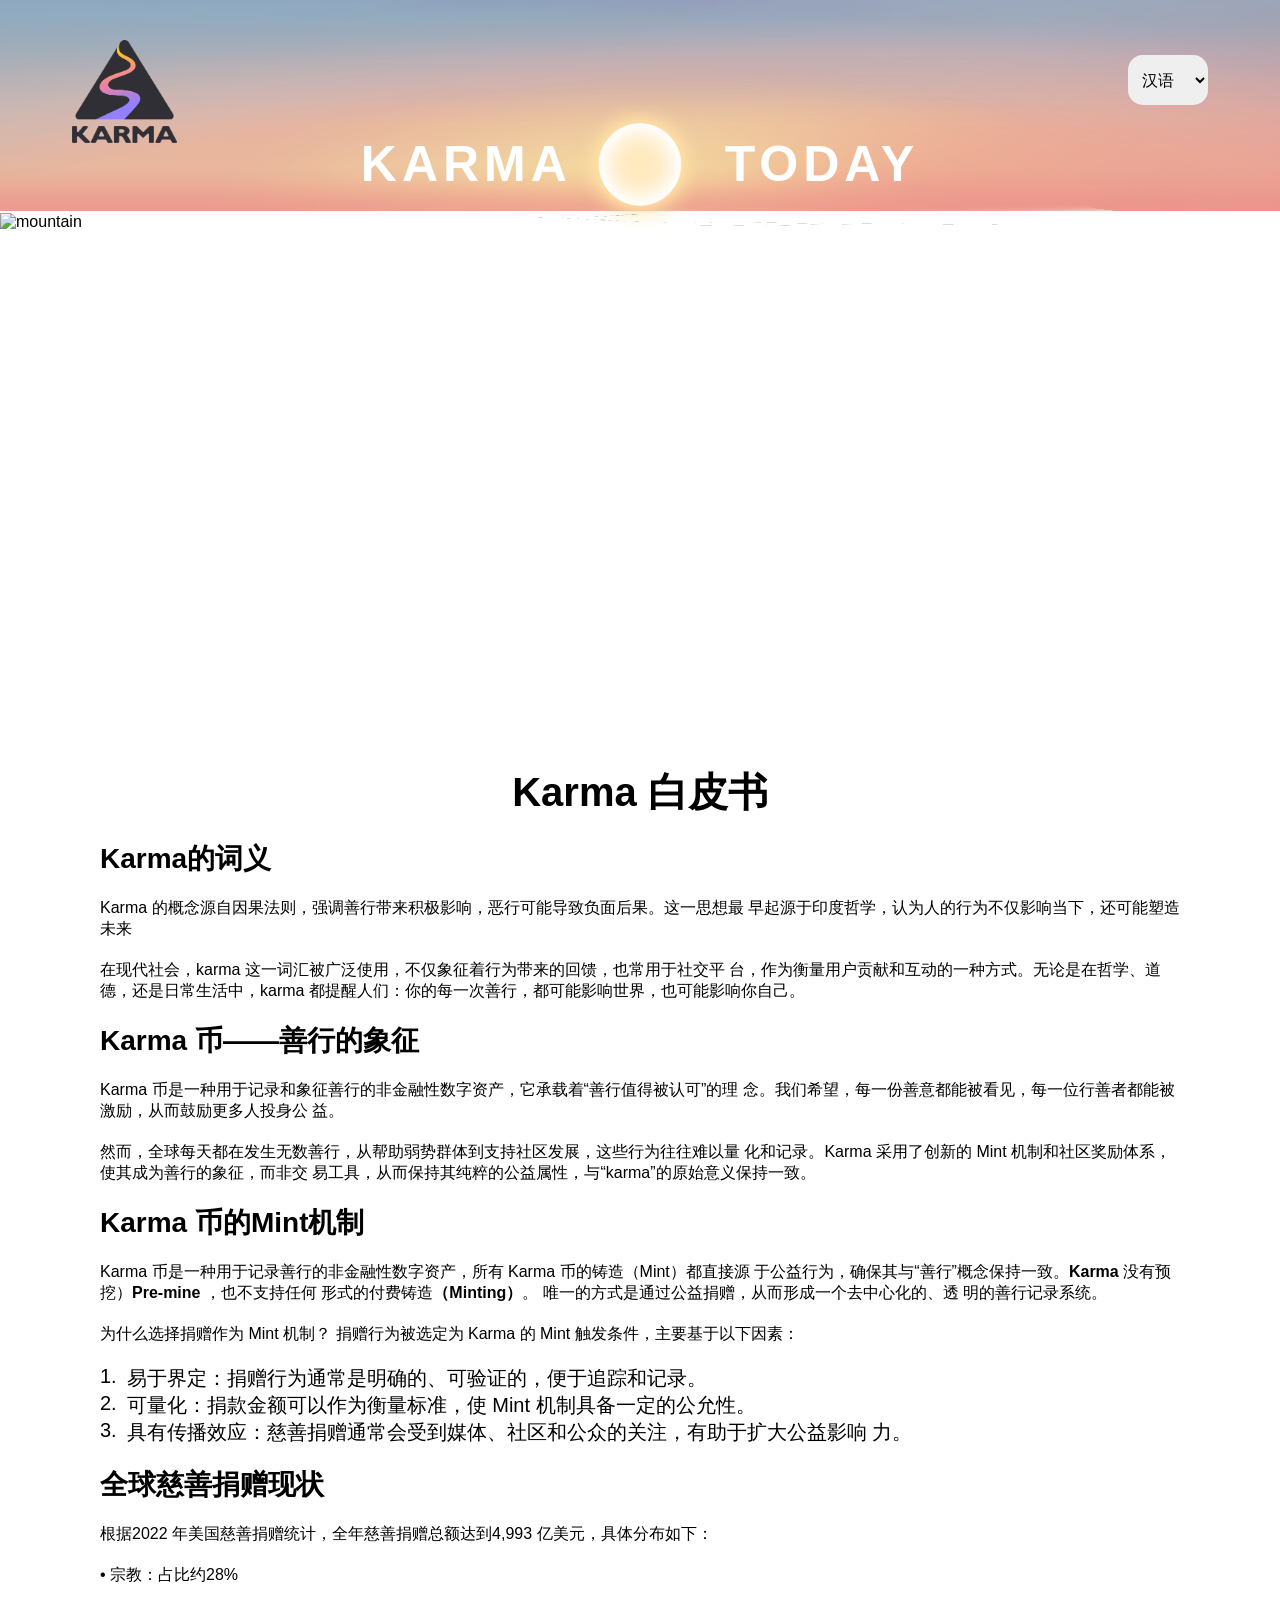
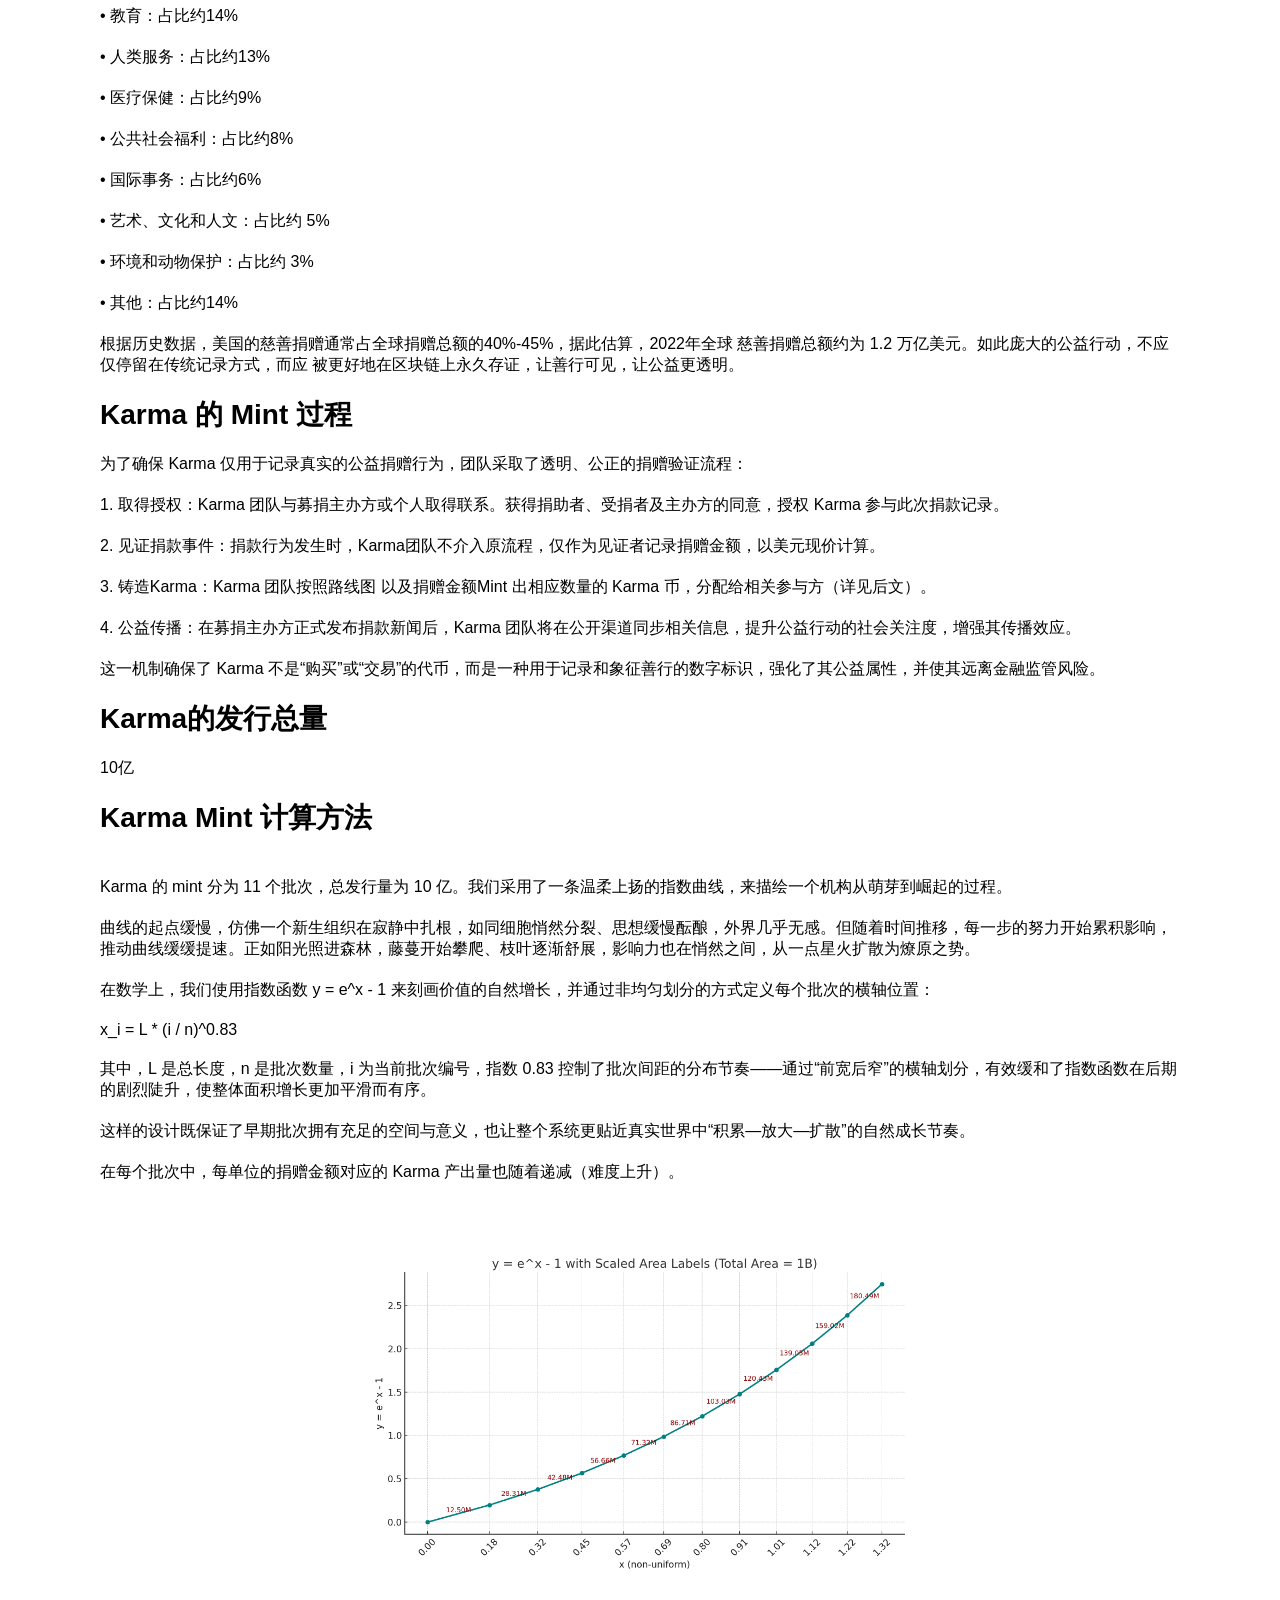
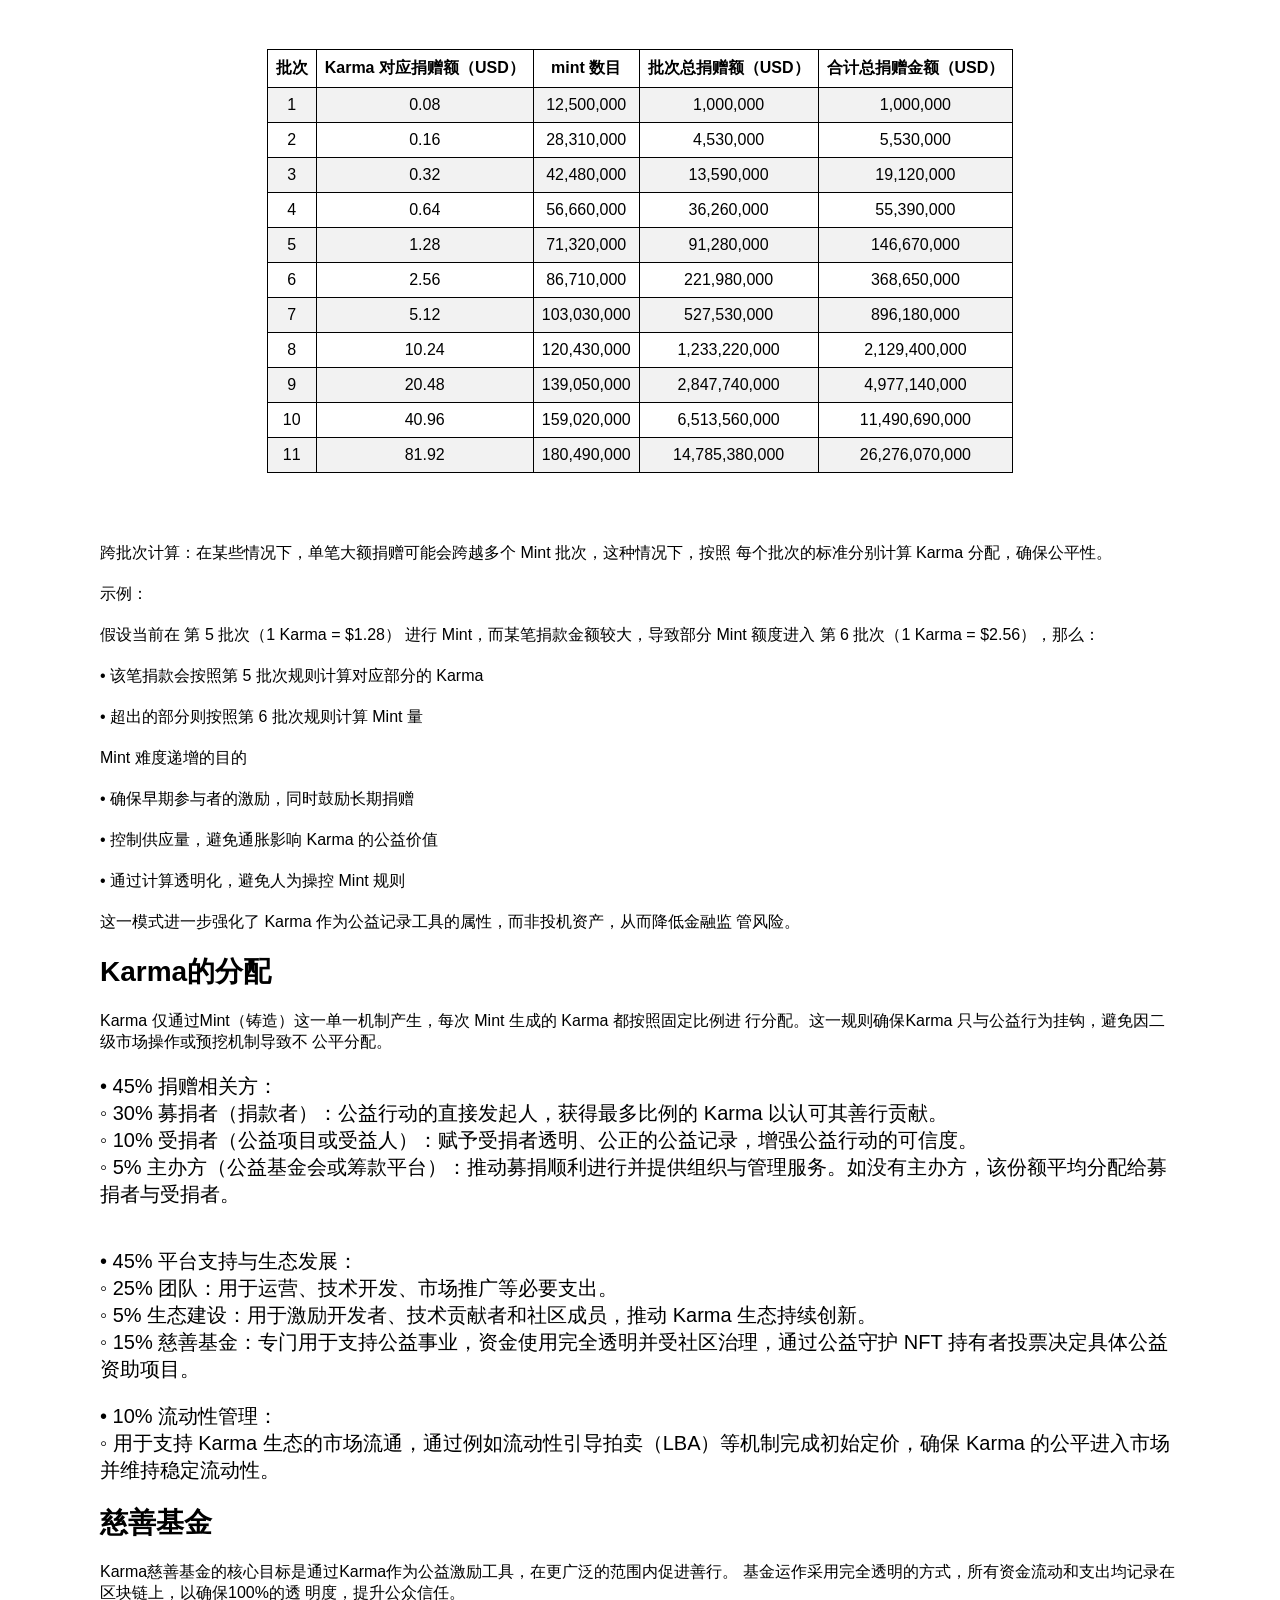
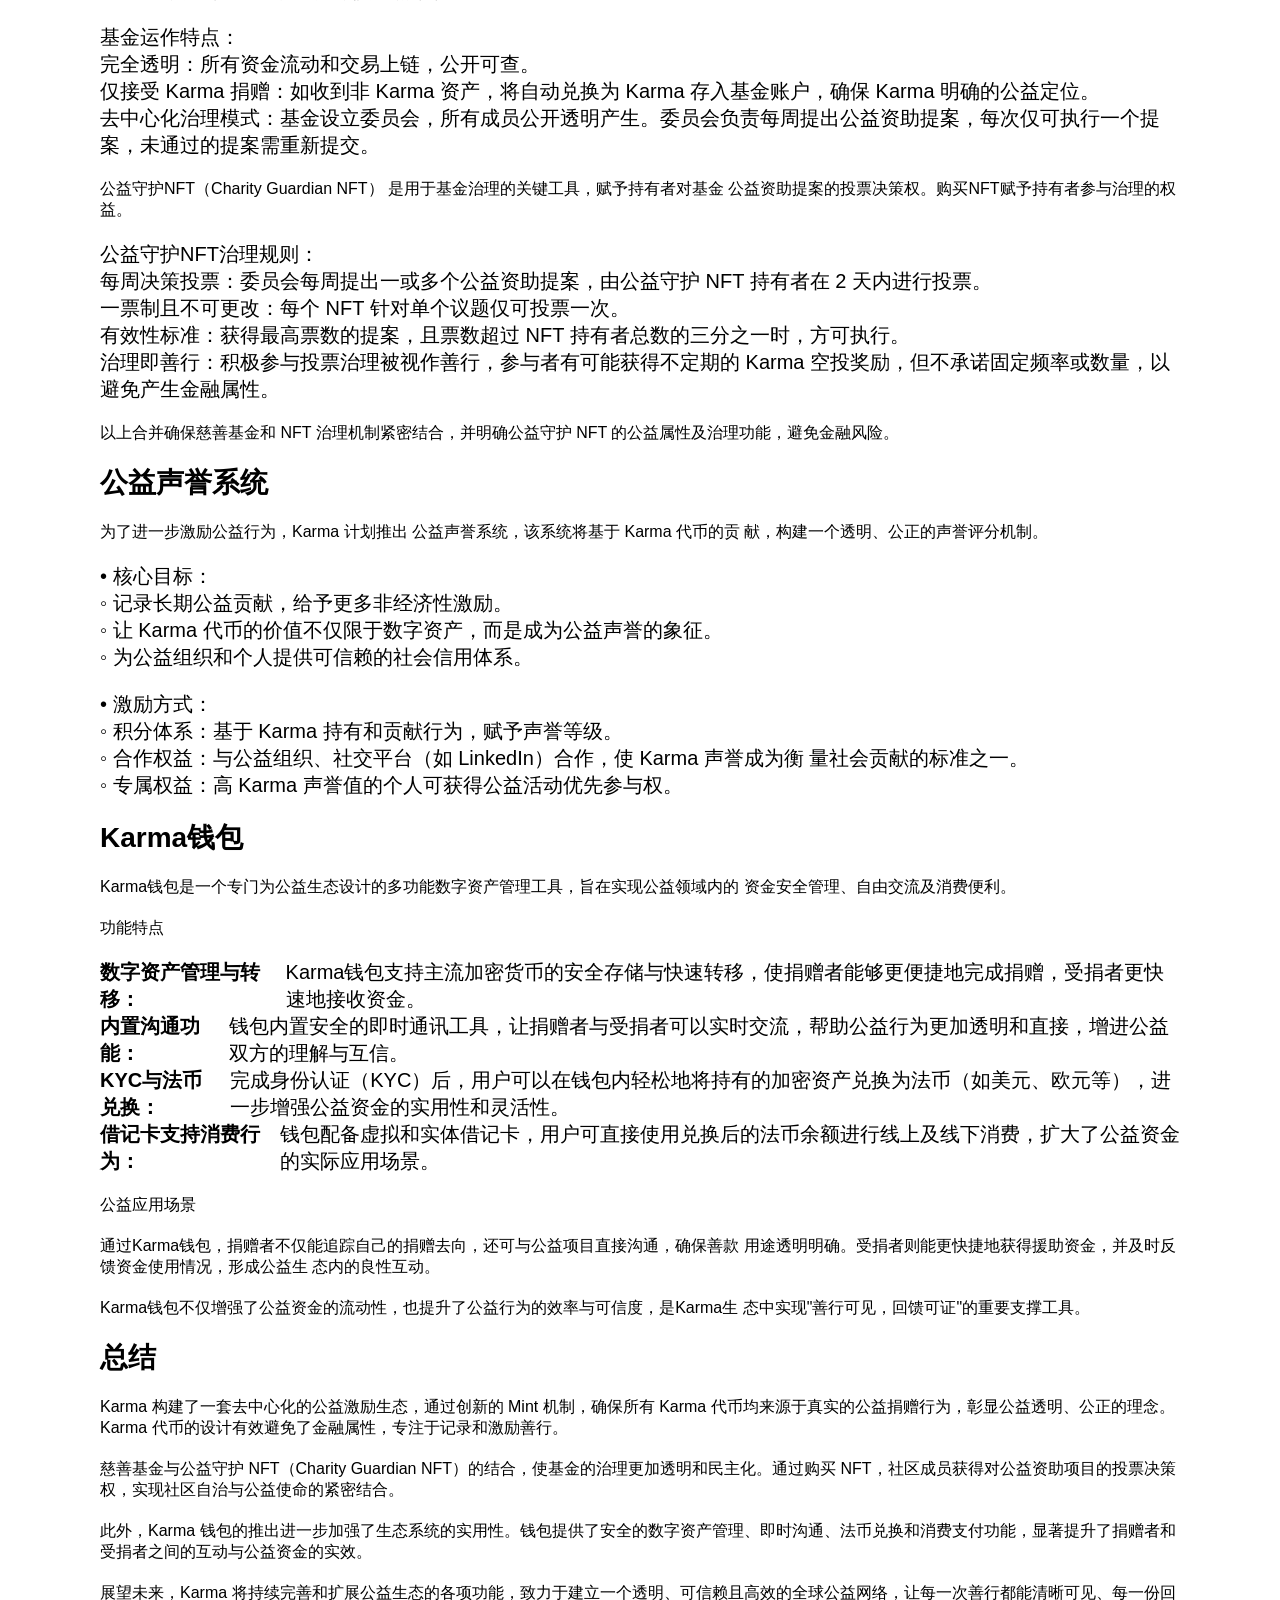
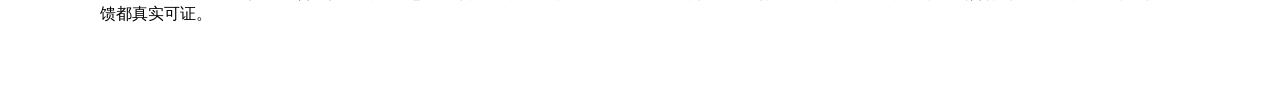
==== index.html @ f23aa1c3 "fix mb" ====
<!DOCTYPE html>
<html lang="en">
    <head>
        <meta charset="UTF-8">
        <meta name="viewport" content="width=device-width, initial-scale=1.0">
        <link rel="icon" type="image/svg+xml" href="./image/logo.png" />
        <title>Karma Today</title>
        <link rel="stylesheet" href="./image/">
        <link rel="stylesheet" href="./style.css">
        <meta name="description" content="Mô tả ngắn gọn, hấp dẫn (tối đa 160 ký tự). Giải thích nội dung chính của trang.">
        <meta name="keywords" content="karma, donation, karma today">
        <meta name="author" content="karma">
        <meta name="robots" content="index, follow">
        <meta name="viewport" content="width=device-width, initial-scale=1.0">
        <!-- Canonical URL -->
        <link rel="canonical" href="" />
        <!-- Favicon -->
        <link rel="icon" href="./image/logo.png" type="image/x-icon">
        <!-- Open Graph (Facebook, Zalo, v.v.) -->
        <meta property="og:title" content="Karma Today">
        <meta property="og:description" content="karma today donation">
        <meta property="og:url" content="">
        <meta property="og:type" content="website">
        <!-- Twitter Card -->
        <meta name="twitter:card" content="summary_large_image">
        <meta name="twitter:title" content="Karma Today">
        <meta name="twitter:description" content="Karma today donation">
    </head>
    <body>
        <section class="mountain-container">
            <div class="bg">
                <img src="./image/background.png" alt="" loading="lazy">
            </div>
            <div id="header">
                <div class="logo">
                    <img src="./image/logo.png" alt="karma" loading="lazy">
                </div>
                <div class="nav">
                    <div class="nav-language">
                        <form>
                            <select id="lang-switch">
                                <option value="en">ENG</option>
                                <option value="cn" selected>汉语</option>
                            </select>
                        </form>
                    </div>
                </div>
            </div>
            <div id="container">
                <div class="title">
                    <span>KARMA</span>
                    <span>TODAY</span>
                </div>
                <div class="sun">
                    <img src="./image/Sun.png" alt="sun" loading="lazy">
                </div>
            </div>
            <div class="mountain">
                <img src="./image/mountain.png" alt="mountain" loading="lazy">
                <div class="road">
                    <div class="road1">
                        <svg id="svg1" class="pc" preserveAspectRatio="none" width="1119" height="550" viewBox="0 0 1119 693" fill="none" xmlns="http://www.w3.org/2000/svg">
                            <g clip-path="url(#clip0_145_337)">
                            <path d="M543.634 3.45537C543.634 3.52779 543.623 3.6027 543.684 3.65894C543.695 3.66944 543.768 3.70362 543.75 3.6756C543.741 3.65999 543.698 3.62218 543.681 3.61545C543.659 3.60693 543.677 3.57384 543.659 3.55715C543.643 3.54211 543.624 3.52479 543.603 3.51366C543.56 3.49095 543.551 3.44627 543.544 3.4054" stroke="white" stroke-width="8" stroke-linecap="round"/>
                            <path d="M535.114 9.75133L532.353 6.77161C527.594 10.7715 525.172 13.8021 521.311 20.8189L525.452 22.5216C528.155 16.4959 530.219 13.648 535.114 9.75133Z" fill="#747264"/>
                            <path d="M518.09 28.9067L522.231 30.1838L517.17 45.9338L512.568 44.6567L518.09 28.9067Z" fill="#747264"/>
                            <path d="M514.409 54.0216L510.268 53.1703L505.206 68.9203L509.808 70.1973L514.409 54.0216Z" fill="#747264"/>
                            <path d="M507.047 78.2851L502.906 77.0081L497.385 92.3324L501.526 94.0351L507.047 78.2851Z" fill="#747264"/>
                            <path d="M498.305 102.123L491.403 117.022L487.722 115.319L494.567 100.586L498.305 102.123Z" fill="#747264"/>
                            <path d="M487.722 125.11L487.645 125.263C484.732 131.045 483.075 134.334 479.44 139.582L476.219 137.88C479.733 131.995 484.041 123.407 484.041 123.407L487.722 125.11Z" fill="#747264"/>
                            <path d="M471.158 145.116L474.839 147.67C470.327 153.605 467.907 156.416 463.796 160.441L461.035 157.461C465.929 152.769 468.132 150.063 471.158 145.116Z" fill="#747264"/>
                            <path d="M438.95 168.954C439.044 170.53 439.238 171.37 439.87 172.785C446.838 171.168 450.442 169.761 456.434 166.4L453.674 162.995C448.623 166.335 445.538 167.841 438.95 168.954Z" fill="#747264"/>
                            <path d="M429.287 170.657L429.748 174.062C421.659 174.639 417.956 175.263 413.183 177.042L411.803 173.211C419.085 171.283 422.913 170.717 429.287 170.657Z" fill="#747264"/>
                            <path d="M405.361 180.447C404.393 179.203 403.915 178.448 403.061 177.042C397.405 180.89 394.304 183.299 388.797 187.684L391.558 190.664C396.672 186.155 399.592 183.728 405.361 180.447Z" fill="#747264"/>
                            <path d="M381.896 193.643L385.116 196.623C381.355 200.369 379.211 203.468 376.374 209.393C374.959 208.932 374.04 208.65 372.233 208.116C374.556 203.046 376.694 199.871 381.896 193.643Z" fill="#747264"/>
                            <path d="M371.773 217.907L375.914 217.055C379.041 223.239 381.128 225.734 385.577 228.549C384.468 229.914 383.864 230.658 382.816 231.954C376.403 226.429 373.983 223.353 371.773 217.907Z" fill="#747264"/>
                            <path d="M392.938 233.657L390.638 237.062C396.523 239.25 399.734 241.224 405.361 245.576L408.122 242.17C401.761 237.907 398.436 236.039 392.938 233.657Z" fill="#747264"/>
                            <path d="M415.484 248.13C414.428 249.358 413.817 250.003 412.723 251.109C417.593 255.289 420.207 257.908 424.686 263.028C425.915 261.823 426.521 261.168 427.447 260.049C422.965 255.26 420.341 252.65 415.484 248.13Z" fill="#747264"/>
                            <path d="M433.428 266.859C432.045 267.867 431.352 268.424 430.208 269.414C434.466 274.449 436.673 277.34 440.33 282.609C441.099 282.14 441.734 281.767 444.011 280.481C439.518 274.551 437.2 271.567 433.428 266.859Z" fill="#747264"/>
                            <path d="M449.072 287.718C452.956 293.044 454.992 296.106 458.275 301.765L454.594 303.468C451.367 298.114 449.314 295.172 445.391 289.846L449.072 287.718Z" fill="#747264"/>
                            <path d="M459.195 311.13L462.876 309.001C466.445 314.551 468.352 317.723 471.618 323.474L467.937 325.603C464.594 319.695 462.684 316.515 459.195 311.13Z" fill="#747264"/>
                            <path d="M472.078 332.839L476.219 331.136L484.501 346.035L480.82 347.738L472.078 332.839Z" fill="#747264"/>
                            <path d="M484.501 355.4C486.21 354.607 487.111 354.243 488.642 353.697C491.512 359.181 493.259 362.381 496.464 368.17L492.323 369.873C489.474 364.067 487.778 360.885 484.501 355.4Z" fill="#747264"/>
                            <path d="M496.464 377.535L500.145 375.833C502.925 382.29 504.616 385.552 507.967 390.731L503.826 392.434C500.657 387.118 498.905 383.873 496.464 377.535Z" fill="#747264"/>
                            <path d="M507.967 400.522L511.648 398.393C514.771 404.039 516.815 407.105 520.85 412.441L517.629 414.569C513.509 409.11 511.375 406.035 507.967 400.522Z" fill="#747264"/>
                            <path d="M526.372 419.251L523.151 421.805C526.983 426.791 529.689 429.478 535.114 434.15L537.875 431.17C532.968 426.938 530.461 424.317 526.372 419.251Z" fill="#747264"/>
                            <path d="M544.776 437.13C543.533 438.195 542.934 438.851 542.016 440.109C546.356 443.611 549.543 445.825 555.819 449.9L558.12 446.92C553.122 443.894 550.255 441.801 544.776 437.13Z" fill="#747264"/>
                            <path d="M581.586 459.265L579.745 462.67C571.92 459.254 568.432 457.491 563.641 454.582C564.628 453.504 565.124 452.844 565.942 451.603C571.807 454.808 575.224 456.495 581.586 459.265Z" fill="#747264"/>
                            <path d="M589.868 462.245C589.236 463.698 588.832 464.441 588.027 465.65C594.304 468.093 598.078 469.383 605.051 471.609L606.432 468.204C599.681 465.955 596.023 464.658 589.868 462.245Z" fill="#747264"/>
                            <path d="M615.174 470.758C614.751 472.478 614.558 473.163 614.254 474.164C620.668 476.109 624.181 477.452 630.358 480.123C631.329 478.306 631.787 477.453 632.198 476.718C625.932 473.889 621.844 472.371 615.174 470.758Z" fill="#747264"/>
                            <path d="M640.02 481.4C639.274 482.606 638.804 483.267 637.719 484.38C642.322 487.837 646.34 489.417 654.284 492.042C654.751 490.576 654.961 489.74 655.204 488.211C648.489 486.466 645.117 485.031 640.02 481.4Z" fill="#747264"/>
                            <path d="M663.946 489.913C663.702 491.467 663.491 492.301 663.026 493.745C669.73 494.903 673.69 495.447 680.97 496.299C681.168 494.917 681.271 494.1 681.43 492.468C674.516 491.92 670.683 491.381 663.946 489.913Z" fill="#747264"/>
                            <path d="M690.633 493.745C697.57 494.845 701.544 495.435 708.577 496.299C708.446 497.376 708.169 498.195 707.694 499.595L707.657 499.704C699.907 498.771 696.148 498.207 690.173 497.15C690.355 496.103 690.455 495.389 690.633 493.745Z" fill="#747264"/>
                            <path d="M717.319 497.15L716.859 500.981L734.344 503.109L734.804 499.704L717.319 497.15Z" fill="#747264"/>
                            <path d="M744.466 500.981C744.154 502.361 743.951 503.103 743.546 504.386C750.464 505.625 754.409 506.141 761.491 506.941C761.51 506.442 761.638 505.679 761.951 503.535C755.366 502.754 751.561 502.217 744.466 500.981Z" fill="#747264"/>
                            <path d="M787.257 513.326C786.217 514.9 785.794 515.697 784.956 516.731L769.312 509.069L769.624 508.626C770.537 507.323 771.076 506.556 771.613 505.664C777.807 508.831 781.244 510.533 787.257 513.326Z" fill="#747264"/>
                            <path d="M811.643 523.116C805.612 520.861 802.105 519.48 795.539 516.731L793.698 520.137C799.481 522.727 803.037 524.223 809.803 526.947L811.643 523.116Z" fill="#747264"/>
                            <path d="M820.385 526.096C826.659 528.344 830.314 529.478 836.949 531.204C836.59 532.704 836.284 533.544 835.569 535.035C828.757 533.186 825.084 532.018 819.005 529.501L820.385 526.096Z" fill="#747264"/>
                            <path d="M846.152 533.332C851.715 534.969 855.232 535.754 863.176 537.163L862.256 540.995C854.975 539.733 851.11 538.945 845.231 537.163L845.266 537.032L845.267 537.028C845.716 535.321 845.979 534.324 846.152 533.332Z" fill="#747264"/>
                            <path d="M872.378 538.441L871.918 542.272C878.165 542.657 882.333 543.306 889.403 543.974L889.863 540.143C883.881 539.392 879.814 539.043 872.378 538.441Z" fill="#747264"/>
                            <path d="M899.065 541.846C906.049 542.825 909.867 543.59 916.549 545.251C916.237 546.406 916.037 547.169 915.629 548.657C908.941 546.855 905.114 546.109 898.145 545.251C898.618 543.674 898.868 542.822 899.065 541.846Z" fill="#747264"/>
                            <path d="M925.752 547.38L924.371 550.785C930.721 553.079 934.365 554.277 940.935 556.319L942.316 552.913C936.049 550.884 932.46 549.7 925.752 547.38Z" fill="#747264"/>
                            <path d="M968.082 560.15L966.702 563.981L965.791 563.745C959.34 562.07 955.448 561.06 949.678 558.873L951.058 555.468C957.472 557.661 961.254 558.6 968.082 560.15Z" fill="#747264"/>
                            <path d="M976.825 562.278L975.904 565.684C982.631 567.358 986.478 568.026 993.389 569.089L994.309 565.684C987.49 564.654 983.662 563.958 976.825 562.278Z" fill="#747264"/>
                            <path d="M1003.51 566.961L1002.59 570.792C1009 571.952 1012.88 572.421 1020.08 573.346L1021 569.515C1014.28 568.503 1010.39 568.094 1003.51 566.961Z" fill="#747264"/>
                            <path d="M1030.2 570.792L1029.28 574.623C1036.01 575.923 1039.85 576.447 1046.76 577.177L1047.68 573.346C1040.54 572.344 1036.71 571.852 1030.2 570.792Z" fill="#747264"/>
                            <path d="M1056.88 575.049C1064.15 576.072 1067.95 576.735 1074.37 578.028L1072.99 581.859C1066.2 580.357 1062.47 579.666 1055.96 578.454L1056.88 575.049Z" fill="#747264"/>
                            <path d="M1083.57 579.731C1090.53 581.098 1094.39 581.957 1101.06 583.988L1099.68 587.393C1093.28 585.628 1089.57 584.69 1082.65 583.136L1083.57 579.731Z" fill="#747264"/>
                            <path d="M1109.8 586.542C1120.28 593.291 1120.94 596.307 1108.88 599.738L1107.96 595.907C1114.69 594.896 1115.34 593.796 1107.96 590.373L1109.8 586.542Z" fill="#747264"/>
                            <path d="M1099.21 596.758V600.589C1092.46 600.894 1088.64 600.99 1081.73 601.015V597.184C1088.61 597.165 1092.44 597.06 1099.21 596.758Z" fill="#747264"/>
                            <path d="M1072.07 597.184V601.015C1065.11 600.946 1061.26 600.879 1054.58 600.589V596.758C1061.58 597.005 1065.37 597.054 1072.07 597.184Z" fill="#747264"/>
                            <path d="M1044.92 596.758V600.164C1038.04 600.198 1034.21 600.112 1027.44 599.738V596.332C1034.27 596.586 1038.09 596.671 1044.92 596.758Z" fill="#747264"/>
                            <path d="M1018.23 595.907V599.312C1011.18 599.236 1007.29 599.167 1000.29 598.886V595.481C1006.78 595.668 1010.58 595.766 1018.23 595.907Z" fill="#747264"/>
                            <path d="M991.088 595.055V598.887L973.604 598.461V594.63L991.088 595.055Z" fill="#747264"/>
                            <path d="M963.941 594.63V598.035H946.917V594.63H963.941Z" fill="#747264"/>
                            <path d="M919.77 595.055V598.461L937.255 598.035V594.63L919.77 595.055Z" fill="#747264"/>
                            <path d="M910.108 595.481V599.312L892.623 600.164L892.163 596.758L910.108 595.481Z" fill="#747264"/>
                            <path d="M865.477 601.015L866.397 604.846L883.421 601.441L882.961 598.035L865.477 601.015Z" fill="#747264"/>
                            <path d="M856.274 602.718L857.194 606.549L840.63 610.805L839.25 606.974L856.274 602.718Z" fill="#747264"/>
                            <path d="M830.048 609.954L831.428 613.359L815.784 619.319L813.944 615.914L830.048 609.954Z" fill="#747264"/>
                            <path d="M805.201 619.745L807.042 623.15C800.883 625.977 797.328 627.431 790.938 629.961L789.097 626.555L805.201 619.745Z" fill="#747264"/>
                            <path d="M764.711 636.346L766.552 639.751C773.094 637.583 776.702 636.291 782.656 633.366L780.815 629.961C775.408 632.327 771.699 633.751 764.711 636.346Z" fill="#747264"/>
                            <path d="M755.969 639.751L757.81 643.582C751.436 646.064 747.794 647.344 741.246 649.542L739.865 645.711C746.193 643.5 749.727 642.219 755.969 639.751Z" fill="#747264"/>
                            <path d="M731.123 649.116L732.503 652.522C726.251 654.927 722.592 656.219 715.939 658.481L714.559 654.65C721.466 652.491 725.119 651.279 731.123 649.116Z" fill="#747264"/>
                            <path d="M705.816 657.63L707.197 661.461C700.684 663.516 696.955 664.537 690.173 666.143L688.792 662.312C696.129 660.672 699.805 659.644 705.816 657.63Z" fill="#747264"/>
                            <path d="M680.05 664.441L680.97 668.272C674.243 669.76 670.425 670.523 663.486 671.677L663.026 667.846C669.708 666.71 673.43 665.958 680.05 664.441Z" fill="#747264"/>
                            <path d="M636.339 672.528L636.799 676.36C643.63 675.396 647.458 674.75 654.284 673.38L653.823 669.549C647.11 670.838 643.29 671.497 636.339 672.528Z" fill="#747264"/>
                            <path d="M627.137 673.805L627.597 677.637C620.809 678.592 616.978 679.05 610.113 679.765L609.653 675.934C616.516 675.208 620.347 674.747 627.137 673.805Z" fill="#747264"/>
                            <path d="M600.45 676.785L600.91 680.616C593.878 681.428 589.951 681.808 582.966 682.319L582.506 678.488C589.14 677.963 593.042 677.6 600.45 676.785Z" fill="#747264"/>
                            <path d="M573.764 679.339V683.17C566.761 683.964 562.83 684.251 555.819 684.447V680.616C562.738 680.283 566.772 680.128 573.764 679.339Z" fill="#747264"/>
                            <path d="M546.617 681.468V685.299C539.789 685.772 535.96 685.964 529.132 686.15V682.319C535.988 682.19 539.821 682.038 546.617 681.468Z" fill="#747264"/>
                            <path d="M519.47 683.17V687.001C512.644 687.505 508.816 687.702 501.986 687.853V684.022C508.812 683.815 512.639 683.621 519.47 683.17Z" fill="#747264"/>
                            <path d="M492.323 684.447V688.278C485.587 688.733 481.757 688.819 474.839 688.704V684.873C481.662 684.825 485.491 684.725 492.323 684.447Z" fill="#747264"/>
                            <path d="M465.636 685.299V689.13C458.811 689.606 454.983 689.714 448.152 689.555V685.724C455.196 685.733 459.011 685.627 465.636 685.299Z" fill="#747264"/>
                            <path d="M438.49 686.15V689.981C431.494 690.097 427.653 690.105 421.005 689.981V686.15C427.973 686.284 431.799 686.28 438.49 686.15Z" fill="#747264"/>
                            <path d="M411.343 686.576V690.407C404.385 690.548 400.55 690.555 393.859 690.407V686.576C400.426 686.777 404.242 686.785 411.343 686.576Z" fill="#747264"/>
                            <path d="M384.656 686.576V690.832C377.465 690.959 373.523 690.969 366.712 690.832V686.576C373.799 686.748 377.732 686.754 384.656 686.576Z" fill="#747264"/>
                            <path d="M357.509 687.001V690.832C350.502 690.948 346.572 690.955 339.565 690.832V687.001C346.572 687.144 350.502 687.15 357.509 687.001Z" fill="#747264"/>
                            <path d="M330.363 687.427V691.258C323.633 691.398 319.817 691.416 312.878 691.258V687.427C320.081 687.522 323.922 687.524 330.363 687.427Z" fill="#747264"/>
                            <path d="M303.216 687.853V691.684C296.388 691.775 292.56 691.792 285.731 691.684V687.853C292.56 687.974 296.388 687.951 303.216 687.853Z" fill="#747264"/>
                            <path d="M276.529 687.853V691.684C269.555 691.775 265.628 691.779 258.585 691.684V687.853C265.594 688.027 269.521 688.019 276.529 687.853Z" fill="#747264"/>
                            <path d="M249.382 687.427V691.258L231.438 690.832V687.001L249.382 687.427Z" fill="#747264"/>
                            <path d="M222.236 687.001V690.832L204.291 690.407V686.576L222.236 687.001Z" fill="#747264"/>
                            <path d="M195.089 686.15V690.407L177.144 689.981V685.724L195.089 686.15Z" fill="#747264"/>
                            <path d="M167.942 685.724V689.555L149.998 689.13V685.299L167.942 685.724Z" fill="#747264"/>
                            <path d="M141.255 684.873V688.704L123.311 688.278V684.447L141.255 684.873Z" fill="#747264"/>
                            <path d="M114.109 684.022V687.853L96.1641 687.427V683.596L114.109 684.022Z" fill="#747264"/>
                            <path d="M69.0173 682.745V686.576L86.9618 687.001V683.17L69.0173 682.745Z" fill="#747264"/>
                            <path d="M59.815 682.319V686.15L41.8705 685.299V681.468L59.815 682.319Z" fill="#747264"/>
                            <path d="M32.6682 685.299V681.042L15.1838 680.616V684.873L32.6682 685.299Z" fill="#747264"/>
                            <path d="M3.7708 682.369C3.7708 682.442 3.76003 682.516 3.82074 682.572C3.83207 682.583 3.90494 682.617 3.88766 682.589C3.87803 682.574 3.83518 682.536 3.81774 682.529C3.79567 682.52 3.81378 682.488 3.79577 682.471C3.77953 682.455 3.76085 682.438 3.73984 682.427C3.69694 682.404 3.68721 682.36 3.68091 682.319" stroke="white" stroke-width="8" stroke-linecap="round"/>
                            </g>
                            <defs>
                            <clipPath id="clip0_145_337">
                            <rect width="1119" height="693" fill="white"/>
                            </clipPath>
                            </defs>
                        </svg>
                        <svg id="svg2" class="mb hidden" preserveAspectRatio="none" width="498" height="511" viewBox="0 0 498 511" fill="none" xmlns="http://www.w3.org/2000/svg">
                            <mask id="mask0_112_2" style="mask-type:luminance" maskUnits="userSpaceOnUse" x="0" y="0" width="498" height="511">
                                <path d="M498 0H0V511H498V0Z" fill="white"/>
                            </mask>
                            <g mask="url(#mask0_112_2)">
                            <path d="M241.939 2.54795C241.939 2.60136 241.934 2.65659 241.961 2.69806C241.966 2.7058 241.999 2.73101 241.991 2.71035C241.987 2.69884 241.968 2.67096 241.96 2.66599C241.95 2.65971 241.958 2.63531 241.95 2.623C241.943 2.61191 241.935 2.59914 241.925 2.59094C241.906 2.57419 241.902 2.54124 241.899 2.51111" stroke="white" stroke-width="7.12697" stroke-linecap="round"/>
                            <path d="M238.147 7.19045L236.918 4.99329C234.8 7.9427 233.723 10.1774 232.004 15.3514L233.847 16.6069C235.05 12.1637 235.969 10.0638 238.147 7.19045Z" fill="#747264"/>
                            <path d="M230.571 21.3151L232.414 22.2568L230.161 33.8705L228.113 32.9288L230.571 21.3151Z" fill="#747264"/>
                            <path d="M228.933 39.8342L227.09 39.2065L224.837 50.8201L226.885 51.7617L228.933 39.8342Z" fill="#747264"/>
                            <path d="M225.656 57.7254L223.813 56.7838L221.356 68.0835L223.199 69.339L225.656 57.7254Z" fill="#747264"/>
                            <path d="M221.766 75.3029L218.694 86.289L217.056 85.0333L220.102 74.1696L221.766 75.3029Z" fill="#747264"/>
                            <path d="M217.056 92.2529L217.022 92.3658C215.725 96.6293 214.988 99.0545 213.37 102.924L211.937 101.669C213.501 97.3298 215.418 90.9972 215.418 90.9972L217.056 92.2529Z" fill="#747264"/>
                            <path d="M209.684 107.005L211.322 108.888C209.314 113.264 208.237 115.337 206.408 118.305L205.179 116.108C207.357 112.648 208.338 110.653 209.684 107.005Z" fill="#747264"/>
                            <path d="M195.35 124.582C195.392 125.744 195.479 126.364 195.76 127.407C198.861 126.215 200.465 125.177 203.132 122.699L201.903 120.188C199.655 122.651 198.282 123.762 195.35 124.582Z" fill="#747264"/>
                            <path d="M191.05 125.838L191.255 128.349C187.655 128.774 186.007 129.234 183.883 130.546L183.269 127.721C186.51 126.3 188.213 125.882 191.05 125.838Z" fill="#747264"/>
                            <path d="M180.402 133.057C179.971 132.14 179.759 131.583 179.378 130.546C176.861 133.384 175.481 135.16 173.03 138.393L174.259 140.591C176.535 137.266 177.835 135.476 180.402 133.057Z" fill="#747264"/>
                            <path d="M169.959 142.787L171.392 144.985C169.718 147.747 168.764 150.032 167.502 154.401C166.872 154.061 166.463 153.853 165.659 153.459C166.693 149.721 167.644 147.38 169.959 142.787Z" fill="#747264"/>
                            <path d="M165.454 160.679L167.297 160.051C168.688 164.611 169.617 166.45 171.597 168.526C171.104 169.533 170.835 170.081 170.369 171.037C167.514 166.963 166.437 164.695 165.454 160.679Z" fill="#747264"/>
                            <path d="M174.873 172.293L173.85 174.803C176.469 176.417 177.898 177.872 180.402 181.081L181.631 178.57C178.8 175.426 177.32 174.049 174.873 172.293Z" fill="#747264"/>
                            <path d="M184.907 182.965C184.437 183.87 184.165 184.346 183.678 185.161C185.846 188.243 187.009 190.175 189.002 193.95C189.549 193.061 189.819 192.578 190.231 191.753C188.236 188.222 187.069 186.298 184.907 182.965Z" fill="#747264"/>
                            <path d="M192.893 196.775C192.277 197.518 191.969 197.929 191.46 198.659C193.355 202.372 194.337 204.503 195.965 208.389C196.307 208.043 196.589 207.768 197.603 206.819C195.603 202.447 194.572 200.246 192.893 196.775Z" fill="#747264"/>
                            <path d="M199.855 212.156C201.584 216.083 202.49 218.341 203.951 222.514L202.313 223.769C200.876 219.821 199.963 217.652 198.217 213.725L199.855 212.156Z" fill="#747264"/>
                            <path d="M204.36 229.419L205.998 227.849C207.587 231.942 208.435 234.281 209.889 238.521L208.251 240.091C206.763 235.735 205.913 233.39 204.36 229.419Z" fill="#747264"/>
                            <path d="M210.094 245.427L211.937 244.171L215.622 255.157L213.984 256.413L210.094 245.427Z" fill="#747264"/>
                            <path d="M215.623 262.063C216.383 261.478 216.784 261.209 217.465 260.807C218.743 264.851 219.52 267.21 220.947 271.479L219.104 272.735C217.836 268.453 217.081 266.107 215.623 262.063Z" fill="#747264"/>
                            <path d="M220.946 278.385L222.585 277.13C223.822 281.891 224.574 284.296 226.066 288.115L224.223 289.371C222.812 285.451 222.033 283.058 220.946 278.385Z" fill="#747264"/>
                            <path d="M226.066 295.335L227.704 293.765C229.094 297.928 230.003 300.189 231.799 304.123L230.366 305.692C228.532 301.667 227.582 299.4 226.066 295.335Z" fill="#747264"/>
                            <path d="M234.257 309.145L232.823 311.028C234.529 314.705 235.733 316.686 238.147 320.131L239.376 317.934C237.192 314.813 236.077 312.88 234.257 309.145Z" fill="#747264"/>
                            <path d="M242.447 322.328C241.894 323.114 241.628 323.597 241.219 324.525C243.15 327.107 244.569 328.74 247.362 331.745L248.386 329.547C246.162 327.316 244.886 325.773 242.447 322.328Z" fill="#747264"/>
                            <path d="M258.829 338.65L258.01 341.161C254.527 338.642 252.975 337.342 250.843 335.197C251.282 334.402 251.503 333.915 251.867 333C254.477 335.364 255.998 336.607 258.829 338.65Z" fill="#747264"/>
                            <path d="M262.515 340.847C262.234 341.919 262.054 342.467 261.696 343.358C264.489 345.16 266.169 346.111 269.272 347.752L269.887 345.241C266.882 343.583 265.254 342.627 262.515 340.847Z" fill="#747264"/>
                            <path d="M273.777 347.125C273.589 348.393 273.503 348.898 273.368 349.636C276.222 351.07 277.786 352.061 280.535 354.03C280.967 352.69 281.171 352.061 281.353 351.519C278.565 349.433 276.746 348.314 273.777 347.125Z" fill="#747264"/>
                            <path d="M284.835 354.972C284.503 355.861 284.294 356.348 283.811 357.169C285.859 359.718 287.647 360.883 291.183 362.819C291.391 361.738 291.484 361.121 291.592 359.994C288.604 358.707 287.103 357.649 284.835 354.972Z" fill="#747264"/>
                            <path d="M295.483 361.249C295.374 362.395 295.28 363.01 295.073 364.075C298.057 364.929 299.819 365.33 303.059 365.958C303.147 364.939 303.193 364.336 303.264 363.133C300.187 362.729 298.481 362.331 295.483 361.249Z" fill="#747264"/>
                            <path d="M307.36 364.075C310.447 364.886 312.215 365.321 315.345 365.958C315.287 366.752 315.164 367.356 314.952 368.388L314.936 368.469C311.487 367.781 309.814 367.365 307.155 366.585C307.236 365.813 307.28 365.287 307.36 364.075Z" fill="#747264"/>
                            <path d="M319.236 366.585L319.031 369.41L326.813 370.979L327.017 368.469L319.236 366.585Z" fill="#747264"/>
                            <path d="M331.317 369.41C331.178 370.428 331.088 370.975 330.908 371.921C333.987 372.835 335.742 373.215 338.894 373.805C338.903 373.437 338.96 372.874 339.099 371.294C336.168 370.718 334.475 370.322 331.317 369.41Z" fill="#747264"/>
                            <path d="M350.361 378.513C349.898 379.674 349.71 380.261 349.337 381.024L342.375 375.374L342.514 375.048C342.92 374.087 343.16 373.521 343.399 372.863C346.155 375.199 347.685 376.454 350.361 378.513Z" fill="#747264"/>
                            <path d="M361.214 385.732C358.53 384.069 356.969 383.051 354.047 381.024L353.228 383.535C355.801 385.445 357.384 386.548 360.395 388.557L361.214 385.732Z" fill="#747264"/>
                            <path d="M365.104 387.929C367.897 389.587 369.523 390.423 372.476 391.696C372.316 392.802 372.18 393.421 371.862 394.521C368.83 393.157 367.196 392.296 364.49 390.44L365.104 387.929Z" fill="#747264"/>
                            <path d="M376.572 393.265C379.048 394.472 380.613 395.051 384.148 396.09L383.739 398.916C380.498 397.985 378.778 397.404 376.162 396.09L376.177 395.993L376.178 395.99C376.378 394.732 376.495 393.996 376.572 393.265Z" fill="#747264"/>
                            <path d="M388.243 397.032L388.039 399.857C390.819 400.141 392.674 400.62 395.82 401.112L396.025 398.287C393.363 397.734 391.553 397.476 388.243 397.032Z" fill="#747264"/>
                            <path d="M400.12 399.543C403.228 400.265 404.927 400.829 407.901 402.054C407.762 402.905 407.673 403.468 407.492 404.565C404.515 403.237 402.812 402.686 399.711 402.054C399.921 400.891 400.032 400.263 400.12 399.543Z" fill="#747264"/>
                            <path d="M411.997 403.624L411.382 406.135C414.208 407.826 415.83 408.709 418.754 410.215L419.369 407.704C416.579 406.208 414.982 405.334 411.997 403.624Z" fill="#747264"/>
                            <path d="M430.835 413.04L430.221 415.865L429.816 415.691C426.945 414.456 425.213 413.711 422.645 412.098L423.259 409.588C426.114 411.205 427.797 411.897 430.835 413.04Z" fill="#747264"/>
                            <path d="M434.726 414.609L434.317 417.121C437.31 418.355 439.022 418.848 442.098 419.631L442.508 417.121C439.473 416.361 437.769 415.848 434.726 414.609Z" fill="#747264"/>
                            <path d="M446.602 418.062L446.193 420.887C449.046 421.742 450.772 422.088 453.977 422.77L454.386 419.946C451.395 419.199 449.664 418.898 446.602 418.062Z" fill="#747264"/>
                            <path d="M458.48 420.887L458.071 423.712C461.066 424.67 462.775 425.057 465.85 425.595L466.26 422.77C463.082 422.031 461.378 421.669 458.48 420.887Z" fill="#747264"/>
                            <path d="M470.354 424.026C473.59 424.78 475.281 425.269 478.138 426.223L477.524 429.048C474.502 427.94 472.842 427.431 469.945 426.537L470.354 424.026Z" fill="#747264"/>
                            <path d="M482.232 427.479C485.33 428.487 487.048 429.12 490.016 430.617L489.402 433.128C486.554 431.827 484.902 431.135 481.823 429.989L482.232 427.479Z" fill="#747264"/>
                            <path d="M493.906 432.501C498.57 437.477 498.864 439.701 493.496 442.231L493.087 439.406C496.082 438.661 496.371 437.85 493.087 435.326L493.906 432.501Z" fill="#747264"/>
                            <path d="M489.193 440.034V442.859C486.189 443.083 484.489 443.154 481.413 443.173V440.348C484.475 440.334 486.18 440.256 489.193 440.034Z" fill="#747264"/>
                            <path d="M477.114 440.348V443.173C474.017 443.122 472.303 443.072 469.33 442.859V440.034C472.446 440.216 474.132 440.252 477.114 440.348Z" fill="#747264"/>
                            <path d="M465.031 440.034V442.545C461.969 442.57 460.265 442.507 457.252 442.231V439.72C460.292 439.907 461.992 439.97 465.031 440.034Z" fill="#747264"/>
                            <path d="M453.153 439.406V441.917C450.016 441.861 448.284 441.81 445.169 441.603V439.092C448.058 439.23 449.749 439.302 453.153 439.406Z" fill="#747264"/>
                            <path d="M441.074 438.778V441.604L433.293 441.289V438.465L441.074 438.778Z" fill="#747264"/>
                            <path d="M428.993 438.465V440.975H421.416V438.465H428.993Z" fill="#747264"/>
                            <path d="M409.335 438.778V441.289L417.116 440.975V438.465L409.335 438.778Z" fill="#747264"/>
                            <path d="M405.035 439.092V441.917L397.253 442.545L397.048 440.034L405.035 439.092Z" fill="#747264"/>
                            <path d="M385.172 443.173L385.582 445.998L393.158 443.487L392.953 440.975L385.172 443.173Z" fill="#747264"/>
                            <path d="M381.076 444.428L381.486 447.253L374.114 450.392L373.5 447.567L381.076 444.428Z" fill="#747264"/>
                            <path d="M369.405 449.764L370.019 452.275L363.057 456.67L362.238 454.159L369.405 449.764Z" fill="#747264"/>
                            <path d="M358.347 456.984L359.166 459.495C356.425 461.579 354.843 462.651 351.999 464.517L351.18 462.005L358.347 456.984Z" fill="#747264"/>
                            <path d="M340.327 469.225L341.146 471.736C344.058 470.137 345.664 469.184 348.313 467.028L347.494 464.517C345.088 466.261 343.437 467.311 340.327 469.225Z" fill="#747264"/>
                            <path d="M336.437 471.736L337.256 474.56C334.419 476.391 332.798 477.334 329.884 478.955L329.27 476.13C332.086 474.5 333.659 473.555 336.437 471.736Z" fill="#747264"/>
                            <path d="M325.379 478.641L325.993 481.153C323.211 482.926 321.583 483.879 318.622 485.547L318.008 482.722C321.081 481.13 322.707 480.236 325.379 478.641Z" fill="#747264"/>
                            <path d="M314.117 484.919L314.731 487.744C311.833 489.259 310.173 490.012 307.155 491.196L306.54 488.372C309.805 487.162 311.441 486.404 314.117 484.919Z" fill="#747264"/>
                            <path d="M302.65 489.941L303.059 492.766C300.065 493.863 298.366 494.426 295.278 495.277L295.073 492.452C298.047 491.615 299.703 491.06 302.65 489.941Z" fill="#747264"/>
                            <path d="M283.196 495.905L283.401 498.73C286.441 498.019 288.145 497.543 291.183 496.533L290.977 493.708C287.99 494.658 286.29 495.144 283.196 495.905Z" fill="#747264"/>
                            <path d="M279.101 496.846L279.306 499.672C276.285 500.376 274.58 500.714 271.525 501.241L271.32 498.416C274.374 497.881 276.079 497.541 279.101 496.846Z" fill="#747264"/>
                            <path d="M267.224 499.043L267.429 501.868C264.3 502.467 262.552 502.747 259.443 503.124L259.239 500.299C262.191 499.912 263.928 499.644 267.224 499.043Z" fill="#747264"/>
                            <path d="M255.348 500.927V503.752C252.231 504.337 250.482 504.549 247.362 504.693V501.868C250.441 501.623 252.236 501.509 255.348 500.927Z" fill="#747264"/>
                            <path d="M243.267 502.497V505.321C240.228 505.67 238.524 505.812 235.485 505.949V503.124C238.536 503.029 240.242 502.917 243.267 502.497Z" fill="#747264"/>
                            <path d="M231.185 503.752V506.577C228.147 506.948 226.444 507.094 223.404 507.205V504.38C226.442 504.227 228.145 504.084 231.185 503.752Z" fill="#747264"/>
                            <path d="M219.104 504.693V507.518C216.106 507.854 214.401 507.917 211.322 507.832V505.007C214.359 504.972 216.063 504.898 219.104 504.693Z" fill="#747264"/>
                            <path d="M207.227 505.322V508.146C204.189 508.497 202.486 508.577 199.446 508.46V505.635C202.58 505.642 204.278 505.563 207.227 505.322Z" fill="#747264"/>
                            <path d="M195.146 505.949V508.774C192.032 508.86 190.323 508.865 187.364 508.774V505.949C190.465 506.048 192.168 506.045 195.146 505.949Z" fill="#747264"/>
                            <path d="M183.064 506.263V509.088C179.968 509.192 178.261 509.197 175.283 509.088V506.263C178.206 506.411 179.904 506.417 183.064 506.263Z" fill="#747264"/>
                            <path d="M171.188 506.263V509.401C167.987 509.495 166.233 509.502 163.202 509.401V506.263C166.356 506.39 168.106 506.394 171.188 506.263Z" fill="#747264"/>
                            <path d="M159.106 506.577V509.402C155.988 509.487 154.239 509.492 151.12 509.402V506.577C154.239 506.682 155.988 506.687 159.106 506.577Z" fill="#747264"/>
                            <path d="M147.025 506.891V509.715C144.03 509.819 142.331 509.832 139.243 509.715V506.891C142.449 506.961 144.158 506.962 147.025 506.891Z" fill="#747264"/>
                            <path d="M134.943 507.205V510.03C131.905 510.097 130.201 510.109 127.162 510.03V507.205C130.201 507.294 131.905 507.277 134.943 507.205Z" fill="#747264"/>
                            <path d="M123.067 507.205V510.03C119.963 510.097 118.215 510.1 115.081 510.03V507.205C118.2 507.333 119.948 507.327 123.067 507.205Z" fill="#747264"/>
                            <path d="M110.985 506.891V509.716L102.999 509.402V506.577L110.985 506.891Z" fill="#747264"/>
                            <path d="M98.9041 506.577V509.401L90.9178 509.088V506.263L98.9041 506.577Z" fill="#747264"/>
                            <path d="M86.8225 505.949V509.088L78.8362 508.774V505.635L86.8225 505.949Z" fill="#747264"/>
                            <path d="M74.7409 505.635V508.46L66.7551 508.146V505.322L74.7409 505.635Z" fill="#747264"/>
                            <path d="M62.8643 505.007V507.832L54.8785 507.518V504.693L62.8643 505.007Z" fill="#747264"/>
                            <path d="M50.7831 504.38V507.205L42.7969 506.891V504.066L50.7831 504.38Z" fill="#747264"/>
                            <path d="M30.7155 503.438V506.263L38.7015 506.576V503.752L30.7155 503.438Z" fill="#747264"/>
                            <path d="M26.6202 503.124V505.949L18.6342 505.321V502.497L26.6202 503.124Z" fill="#747264"/>
                            <path d="M14.5388 505.322V502.183L6.75754 501.868V505.007L14.5388 505.322Z" fill="#747264"/>
                            <path d="M1.67835 503.161C1.67835 503.215 1.67354 503.269 1.70066 503.311C1.70573 503.319 1.73829 503.344 1.73057 503.323C1.72626 503.312 1.70712 503.284 1.69932 503.279C1.68946 503.272 1.69755 503.249 1.68951 503.236C1.68225 503.224 1.6739 503.212 1.66452 503.204C1.64535 503.187 1.641 503.154 1.63818 503.124" stroke="white" stroke-width="7.12697" stroke-linecap="round"/>
                            </g>
                            </svg>
                            
                            
                        <!-- preserveAspectRatio="xMidYMid" -->
                    </div>
                    <span id="donation-data" value="10">0%</span>
                </div>
            </div>
        </section>
        <section class="karma-content" id="karma-content_cn">
            <h1> 
                Karma ⽩⽪书
            </h1>
            <span>
                Karma的词义
            </span>
            <p>
                Karma 的概念源⾃因果法则，强调善⾏带来积极影响，恶⾏可能导致负⾯后果。这⼀思想最
                早起源于印度哲学，认为⼈的⾏为不仅影响当下，还可能塑造未来
            </p>
            <p>
                在现代社会，karma 这⼀词汇被⼴泛使⽤，不仅象征着⾏为带来的回馈，也常⽤于社交平
                台，作为衡量⽤户贡献和互动的⼀种⽅式。⽆论是在哲学、道德，还是⽇常⽣活中，karma 
                都提醒⼈们：你的每⼀次善⾏，都可能影响世界，也可能影响你⾃⼰。
            </p>
            <span>
                Karma 币——善⾏的象征
            </span>
            <p>
                Karma 币是⼀种⽤于记录和象征善⾏的⾮⾦融性数字资产，它承载着“善⾏值得被认可”的理
                念。我们希望，每⼀份善意都能被看见，每⼀位⾏善者都能被激励，从⽽⿎励更多⼈投⾝公
                益。
            </p>
            <p>
                然⽽，全球每天都在发⽣⽆数善⾏，从帮助弱势群体到⽀持社区发展，这些⾏为往往难以量
                化和记录。Karma 采⽤了创新的 Mint 机制和社区奖励体系，使其成为善⾏的象征，⽽⾮交
                易⼯具，从⽽保持其纯粹的公益属性，与“karma”的原始意义保持⼀致。
            </p>
            <span>
                Karma 币的Mint机制
            </span>
            <p>
                Karma 币是⼀种⽤于记录善⾏的⾮⾦融性数字资产，所有 Karma 币的铸造（Mint）都直接源
                于公益⾏为，确保其与“善⾏”概念保持⼀致。<strong>Karma</strong> 没有预挖）<strong>Pre-mine</strong> ，也不⽀持任何
                形式的付费铸造<strong>（Minting）</strong>。 唯⼀的⽅式是通过公益捐赠，从⽽形成⼀个去中⼼化的、透
                明的善⾏记录系统。
            </p>
            <p>
                为什么选择捐赠作为 Mint 机制？
                捐赠⾏为被选定为 Karma 的 Mint 触发条件，主要基于以下因素：
            </p>
            <ul>
                <li>
                    <span>1.</span>易于界定：捐赠⾏为通常是明确的、可验证的，便于追踪和记录。
                </li>
                <li>
                    <span>2.</span>可量化：捐款⾦额可以作为衡量标准，使 Mint 机制具备⼀定的公允性。
                </li>
                <li>
                    <span>3.</span>具有传播效应：慈善捐赠通常会受到媒体、社区和公众的关注，有助于扩⼤公益影响
                    ⼒。
                </li>
            </ul>
            <span>
                全球慈善捐赠现状
            </span>
            <p>
                根据2022 年美国慈善捐赠统计，全年慈善捐赠总额达到4,993 亿美元，具体分布如下：
            </p>
            <p>• 宗教：占⽐约28%</p>
            <p>• 教育：占⽐约14%</p>
            <p>• ⼈类服务：占⽐约13%</p>
            <p>• 医疗保健：占⽐约9%</p>
            <p>• 公共社会福利：占⽐约8%</p>
            <p>• 国际事务：占⽐约6%</p>
            <p>• 艺术、⽂化和⼈⽂：占⽐约 5%</p>
            <p>• 环境和动物保护：占⽐约 3%</p>
            <p>• 其他：占⽐约14%</p>
            <p>根据历史数据，美国的慈善捐赠通常占全球捐赠总额的40%-45%，据此估算，2022年全球
                慈善捐赠总额约为 1.2 万亿美元。如此庞⼤的公益⾏动，不应仅停留在传统记录⽅式，⽽应
                被更好地在区块链上永久存证，让善⾏可见，让公益更透明。
            </p>
            <span>Karma 的 Mint 过程</span>
            <p>为了确保 Karma 仅⽤于记录真实的公益捐赠⾏为，团队采取了透明、公正的捐赠验证流程：</p>
            <p>1. 取得授权：Karma 团队与募捐主办⽅或个⼈取得联系。获得捐助者、受捐者及主办⽅的同意，授权 Karma 参与此次捐款记录。</p>
            <p>2. 见证捐款事件：捐款⾏为发⽣时，Karma团队不介⼊原流程，仅作为见证者记录捐赠⾦额，以美元现价计算。</p>
            <p>3. 铸造Karma：Karma 团队按照路线图 以及捐赠⾦额Mint 出相应数量的 Karma 币，分配给相关参与⽅（详见后⽂）。</p>
            <p>4. 公益传播：在募捐主办⽅正式发布捐款新闻后，Karma 团队将在公开渠道同步相关信息，提升公益⾏动的社会关注度，增强其传播效应。</p>
            <p>这⼀机制确保了 Karma 不是“购买”或“交易”的代币，⽽是⼀种⽤于记录和象征善⾏的数字标识，强化了其公益属性，并使其远离⾦融监管风险。</p>
            <span>Karma的发⾏总量</span>
            <p>10亿</p>
            <span>
                Karma Mint 计算⽅法
            </span>
            <p></p>
            <p>Karma 的 mint 分为 11 个批次，总发⾏量为 10 亿。我们采⽤了一条温柔上扬的指数曲线，来描绘⼀个机构从萌芽到崛起的过程。</p>
            <p>曲线的起点缓慢，仿佛⼀个新⽣组织在寂静中扎根，如同细胞悄然分裂、思想缓慢酝酿，外界⼏乎⽆感。但随着时间推移，每⼀步的努⼒开始累积影响，推动曲线缓缓提速。正如阳光照进森林，藤蔓开始攀爬、枝叶逐渐舒展，影响⼒也在悄然之间，从⼀点星⽕扩散为燎原之势。</p>
            <p>在数学上，我们使⽤指数函数 y = e^x - 1 来刻画价值的⾃然增长，并通过⾮均匀划分的⽅式定义每个批次的横轴位置：</p>
            <p>x_i = L * (i / n)^0.83</p>
            <p>其中，L 是总长度，n 是批次数量，i 为当前批次编号，指数 0.83 控制了批次间距的分布节奏——通过“前宽后窄”的横轴划分，有效缓和了指数函数在后期的剧烈陡升，使整体⾯积增⻓更加平滑⽽有序。</p>
            <p>这样的设计既保证了早期批次拥有充⾜的空间与意义，也让整个系统更贴近真实世界中“积累—放⼤—扩散”的⾃然成长节奏。</p>
            <p>在每个批次中，每单位的捐赠⾦额对应的 Karma 产出量也随着递减（难度上升）。</p>
            <div class="karma-content_img">
                <img src="./image/0.png" alt="" loading="lazy">
            </div>
            <table border="1">
                <tr>
                <th>批次</th>
                <th>Karma 对应捐赠额（USD）</th>
                <th>mint 数⽬</th>
                <th>批次总捐赠额（USD）</th>
                <th>合计总捐赠⾦额（USD）</th>
                </tr>
                <tr>
                <td>1</td>
                <td>0.08</td>
                <td>12,500,000</td>
                <td>1,000,000</td>
                <td>1,000,000</td>
                </tr>
                <tr>
                <td>2</td>
                <td>0.16</td>
                <td>28,310,000</td>
                <td>4,530,000</td>
                <td>5,530,000</td>
                </tr>
                <tr>
                <td>3</td>
                <td>0.32</td>
                <td>42,480,000</td>
                <td>13,590,000</td>
                <td>19,120,000</td>
                </tr>
                <tr>
                <td>4</td>
                <td>0.64</td>
                <td>56,660,000</td>
                <td>36,260,000</td>
                <td>55,390,000</td>
                </tr>
                <tr>
                <td>5</td>
                <td>1.28</td>
                <td>71,320,000</td>
                <td>91,280,000</td>
                <td>146,670,000</td>
                </tr>
                <tr>
                <td>6</td>
                <td>2.56</td>
                <td>86,710,000</td>
                <td>221,980,000</td>
                <td>368,650,000</td>
                </tr>
                <tr>
                <td>7</td>
                <td>5.12</td>
                <td>103,030,000</td>
                <td>527,530,000</td>
                <td>896,180,000</td>
                </tr>
                <tr>
                <td>8</td>
                <td>10.24</td>
                <td>120,430,000</td>
                <td>1,233,220,000</td>
                <td>2,129,400,000</td>
                </tr>
                <tr>
                <td>9</td>
                <td>20.48</td>
                <td>139,050,000</td>
                <td>2,847,740,000</td>
                <td>4,977,140,000</td>
                </tr>
                <tr>
                <td>10</td>
                <td>40.96</td>
                <td>159,020,000</td>
                <td>6,513,560,000</td>
                <td>11,490,690,000</td>
                </tr>
                <tr>
                <td>11</td>
                <td>81.92</td>
                <td>180,490,000</td>
                <td>14,785,380,000</td>
                <td>26,276,070,000</td>
                </tr>
            </table>
            <p>跨批次计算：在某些情况下，单笔⼤额捐赠可能会跨越多个 Mint 批次，这种情况下，按照
            每个批次的标准分别计算 Karma 分配，确保公平性。
            </p>
            <p>⽰例：</p>
            <p>假设当前在 第 5 批次（1 Karma = $1.28） 进⾏ Mint，⽽某笔捐款⾦额较⼤，导致部分 
                Mint 额度进⼊ 第 6 批次（1 Karma = $2.56），那么：
            </p>
            <p>
                • 该笔捐款会按照第 5 批次规则计算对应部分的 Karma
            </p>
            <p>
                • 超出的部分则按照第 6 批次规则计算 Mint 量
            </p>
            <p>Mint 难度递增的⽬的</p>
            <p>• 确保早期参与者的激励，同时⿎励长期捐赠</p>
            <p>• 控制供应量，避免通胀影响 Karma 的公益价值</p>
            <p>• 通过计算透明化，避免⼈为操控 Mint 规则</p>
            <p>这⼀模式进⼀步强化了 Karma 作为公益记录⼯具的属性，⽽⾮投机资产，从⽽降低⾦融监
                管风险。
            </p>
            <span>Karma的分配</span>
            <p>
                Karma 仅通过Mint（铸造）这⼀单⼀机制产⽣，每次 Mint ⽣成的 Karma 都按照固定⽐例进
                ⾏分配。这⼀规则确保Karma 只与公益⾏为挂钩，避免因⼆级市场操作或预挖机制导致不
                公平分配。
            </p>
            <ul>
                • 45% 捐赠相关⽅：
                <li>◦ 30% 募捐者（捐款者）：公益⾏动的直接发起⼈，获得最多⽐例的 Karma 以认可其善⾏贡献。</li>
                <li>◦ 10% 受捐者（公益项⽬或受益⼈）：赋予受捐者透明、公正的公益记录，增强公益⾏动的可信度。</li>
                <li>◦ 5% 主办⽅（公益基⾦会或筹款平台）：推动募捐顺利进⾏并提供组织与管理服务。如没有主办⽅，该份额平均分配给募捐者与受捐者。</li>
            </ul>
            <p></p>
            <ul>• 45% 平台⽀持与⽣态发展：
                <li>◦ 25% 团队：⽤于运营、技术开发、市场推⼴等必要⽀出。</li>
                <li>◦ 5% ⽣态建设：⽤于激励开发者、技术贡献者和社区成员，推动 Karma ⽣态持续创新。</li>
                <li>◦ 15% 慈善基⾦：专门⽤于⽀持公益事业，资⾦使⽤完全透明并受社区治理，通过公益守护 NFT 持有者投票决定具体公益资助项⽬。</li>    
            </ul>
            <ul>• 10% 流动性管理：
                <li>◦ ⽤于⽀持 Karma ⽣态的市场流通，通过例如流动性引导拍卖（LBA）等机制完成初始定价，确保 Karma 的公平进⼊市场并维持稳定流动性。</li>
            </ul>
            <span>慈善基⾦
            </span>
            <p>Karma慈善基⾦的核⼼⽬标是通过Karma作为公益激励⼯具，在更⼴泛的范围内促进善⾏。
                基⾦运作采⽤完全透明的⽅式，所有资⾦流动和⽀出均记录在区块链上，以确保100%的透
                明度，提升公众信任。</p>
        
            <ul>基⾦运作特点：
                <li>完全透明：所有资⾦流动和交易上链，公开可查。</li>
                <li>仅接受 Karma 捐赠：如收到⾮ Karma 资产，将⾃动兑换为 Karma 存⼊基⾦账户，确保 Karma 明确的公益定位。</li>
                <li>去中⼼化治理模式：基⾦设⽴委员会，所有成员公开透明产⽣。委员会负责每周提出公益资助提案，每次仅可执⾏⼀个提案，未通过的提案需重新提交。</li>
            </ul>
            <p>公益守护NFT（Charity Guardian NFT） 是⽤于基⾦治理的关键⼯具，赋予持有者对基⾦
                公益资助提案的投票决策权。购买NFT赋予持有者参与治理的权益。</p>
                
            <ul>公益守护NFT治理规则：
                <li>每周决策投票：委员会每周提出⼀或多个公益资助提案，由公益守护 NFT 持有者在 2 天内进⾏投票。</li>
                <li>⼀票制且不可更改：每个 NFT 针对单个议题仅可投票⼀次。</li>
                <li>有效性标准：获得最⾼票数的提案，且票数超过 NFT 持有者总数的三分之⼀时，⽅可执⾏。</li>
                <li>治理即善⾏：积极参与投票治理被视作善⾏，参与者有可能获得不定期的 Karma 空投奖励，但不承诺固定频率或数量，以避免产⽣⾦融属性。</li>
            </ul>
            <p>以上合并确保慈善基⾦和 NFT 治理机制紧密结合，并明确公益守护 NFT 的公益属性及治理功能，避免⾦融风险。</p>
            <span>公益声誉系统</span>
            <p>为了进⼀步激励公益⾏为，Karma 计划推出 公益声誉系统，该系统将基于 Karma 代币的贡
                献，构建⼀个透明、公正的声誉评分机制。</p>
            <ul>• 核⼼⽬标：
                <li>
                    ◦ 记录长期公益贡献，给予更多⾮经济性激励。
                </li>
                <li>    
                    ◦ 让 Karma 代币的价值不仅限于数字资产，⽽是成为公益声誉的象征。
                </li>
                <li>
                    ◦ 为公益组织和个⼈提供可信赖的社会信⽤体系。
                </li>
            </ul>
            <ul>
                • 激励⽅式：
                <li>
                    ◦ 积分体系：基于 Karma 持有和贡献⾏为，赋予声誉等级。
                </li>
                <li>
                    ◦ 合作权益：与公益组织、社交平台（如 LinkedIn）合作，使 Karma 声誉成为衡
                    量社会贡献的标准之⼀。
                </li>
                <li>
                    ◦ 专属权益：⾼ Karma 声誉值的个⼈可获得公益活动优先参与权。
                </li>
            </ul>
            <span>Karma钱包</span>
            <p>
                Karma钱包是⼀个专门为公益⽣态设计的多功能数字资产管理⼯具，旨在实现公益领域内的
                资⾦安全管理、⾃由交流及消费便利。
            </p>
            <p>功能特点</p>
            <ul>
                <li><strong>数字资产管理与转移：</strong>Karma钱包⽀持主流加密货币的安全存储与快速转移，使捐赠者能够更便捷地完成捐赠，受捐者更快速地接收资⾦。</li>
                <li><strong>内置沟通功能：</strong>钱包内置安全的即时通讯⼯具，让捐赠者与受捐者可以实时交流，帮助公益⾏为更加透明和直接，增进公益双⽅的理解与互信。</li>
                <li><strong>KYC与法币兑换：</strong>完成⾝份认证（KYC）后，⽤户可以在钱包内轻松地将持有的加密资产兑换为法币（如美元、欧元等），进⼀步增强公益资⾦的实⽤性和灵活性。</li>
                <li><strong>借记卡⽀持消费⾏为：</strong>钱包配备虚拟和实体借记卡，⽤户可直接使⽤兑换后的法币余额进⾏线上及线下消费，扩⼤了公益资⾦的实际应⽤场景。</li>
            </ul>
            <p>公益应⽤场景</p>
            <p>通过Karma钱包，捐赠者不仅能追踪⾃⼰的捐赠去向，还可与公益项⽬直接沟通，确保善款
                ⽤途透明明确。受捐者则能更快捷地获得援助资⾦，并及时反馈资⾦使⽤情况，形成公益⽣
                态内的良性互动。
            </p>
            <p>Karma钱包不仅增强了公益资⾦的流动性，也提升了公益⾏为的效率与可信度，是Karma⽣
                态中实现"善⾏可见，回馈可证"的重要⽀撑⼯具。
            </p>    
            <span>
                总结
            </span>
            <p>
                Karma 构建了⼀套去中⼼化的公益激励⽣态，通过创新的 Mint 机制，确保所有 Karma 代币均来源于真实的公益捐赠⾏为，彰显公益透明、公正的理念。Karma 代币的设计有效避免了⾦融属性，专注于记录和激励善⾏。
            </p>
            <p>
                慈善基⾦与公益守护 NFT（Charity Guardian NFT）的结合，使基⾦的治理更加透明和民主化。通过购买 NFT，社区成员获得对公益资助项⽬的投票决策权，实现社区⾃治与公益使命的紧密结合。
            </p>
            <p>
                此外，Karma 钱包的推出进⼀步加强了⽣态系统的实⽤性。钱包提供了安全的数字资产管理、即时沟通、法币兑换和消费⽀付功能，显著提升了捐赠者和受捐者之间的互动与公益资⾦的实效。
            </p>
            <p>
                展望未来，Karma 将持续完善和扩展公益⽣态的各项功能，致⼒于建⽴⼀个透明、可信赖且⾼效的全球公益⽹络，让每⼀次善⾏都能清晰可见、每⼀份回馈都真实可证。
            </p>
        </section>
        <section class="karma-content" id="karma-content_en">
            <h1>
                Karma White Paper
            </h1>
            <span>
                The Meaning of Karma
            </span>
            <p>
                The concept of Karma originates from the law of cause and effect, emphasizing that <strong>good deeds 
                    bring positive outcomes</strong>, while bad actions may lead to negative consequences. This idea first 
                emerged in Indian philosophy, which holds that a person’s behavior not only impacts the present but 
                may also shape the future.
            </p>
            <p> In modern society, the term “karma” is widely used—not only as a symbol of the consequences of 
                one’s actions, but also as a way to measure user contributions and interactions on social platforms. 
                Whether in philosophy, ethics, or everyday life, karma serves as a reminder: <strong>every good deed you 
                    perform may influence the world—and may also impact you.</strong> </p>
            <span>
                Karma Token — A Symbol of Good Deeds
            </span>
            <p>Karma Token is a non-financial digital asset designed to record and symbolize acts of kindness. It 
                carries the belief that “good deeds deserve recognition.” We hope that every act of goodwill can be 
                seen, and every kind-hearted individual can be encouraged—thus inspiring more people to engage 
                in philanthropy.</p>
            <p>Around the world, countless good deeds occur every day—from supporting vulnerable groups to 
                promoting community development—yet these actions are often difficult to quantify and record. 
                Karma introduces an innovative <strong>minting mechanism</strong> and a community reward system, making it a 
                symbol of goodwill rather than a tradable instrument. This ensures that its philanthropic essence 
                remains pure and aligned with the original meaning of “karma.”</p>
            <span>
                The Minting Mechanism of Karma Token
            </span>
            <p> Karma Token is a non-financial digital asset created to record acts of kindness. All Karma Tokens 
                are minted directly from philanthropic actions, ensuring their alignment with the concept of “good 
                deeds.” There is <strong>no pre-mining,</strong> nor does Karma support any form of paid minting. The only way 
                to mint Karma is through charitable donations, establishing a decentralized and transparent system 
                for recording acts of goodwill.</p>
            <span>Why Is Donation Chosen as the Minting Mechanism?</span>
            <p>
                Donations have been selected as the trigger for Karma’s minting process based on the following 
                reasons:
            </p>
            <p><span class="strong pd-text">1. Clearly Defined: </span>Donation activities are typically explicit and verifiable, making them easy to track and record.</p>
            <p><span class="strong pd-text">2. Quantifiable: </span>  The donation amount serves as a measurable standard, ensuring a degree of fairness in the minting process.</p>
            <p><span class="strong pd-text">3. Amplification Effect: </span>Charitable giving often attracts attention from media, communities, and the public, helping to expand the impact of philanthropy.</p>
            <span>
                The Global Landscape of Charitable Giving
            </span>
            <p> According to statistics from U.S. charitable donations in 2022, the total amount donated reached 
                $499.3 billion. The distribution was as follows:
            </p>
            <p class="pd-text"><strong>• </strong> Religion: approximately <strong>28%</strong></p>
            <p class="pd-text"><strong>• </strong> Education: approximately <strong>14%</strong></p>
            <p class="pd-text"><strong>• </strong> Human Services: approximately <strong>13%</strong></p>
            <p class="pd-text"><strong>• </strong> Healthcare: approximately <strong>9%</strong></p>
            <p class="pd-text"><strong>• </strong> Public and Social Welfare: approximately <strong>8%</strong></p>
            <p class="pd-text"><strong>• </strong> International Affairs: approximately <strong>6%</strong></p>
            <p class="pd-text"><strong>• </strong> Arts, Culture, and Humanities: approximately <strong>5%</strong></p>
            <p class="pd-text"><strong>• </strong> Environmental and Animal Protection: approximately <strong>3%</strong></p>
            <p class="pd-text"><strong>• </strong> Others: approximately <strong>14%</strong></p>
            <p>Historically, donations from the United States account for about <strong>40%</strong> to <strong>45%</strong> of global charitable 
            contributions. Based on this, it is estimated that global charitable donations totaled around <strong>$1.2 trillion</strong> in 2022. Such a vast volume of philanthropic activity should not remain confined to 
            traditional record-keeping methods. Instead, it should be permanently documented on the 
            blockchain—making good deeds visible and philanthropy more transparent.</p>  
            <span> Karma Minting Process</span>         
            <p> To ensure that Karma is used solely to record genuine philanthropic donations, the team follows a 
                transparent and impartial donation verification process:</p>         
            <p class="pd-text"> <strong>1. Authorization</strong>:  The Karma team contacts the fundraising organizer or individual to obtain 
                consent from the donor, recipient, and organizer, authorizing Karma to participate in the 
                donation record.</p>         
            <p class="pd-text"><strong>2. Donation Witnessing:</strong> When the donation occurs, the Karma team <strong>does not interfere</strong> with 
                the original process. It simply acts as a witness, recording the donation amount based on the 
                current strong value.</p>         
            <p class="pd-text"><strong>3. Karma Minting:</strong> According to the roadmap and the donation amount, the Karma team 
                mints the corresponding number of Karma Tokens and distributes them to the relevant 
                parties (details provided in later sections).</p>         
            <p class="pd-text"><strong>4. Philanthropy Promotion:</strong> After the fundraising organizer officially announces the 
                donation, the Karma team shares the related information through public channels to enhance 
                awareness and amplify the impact of the charitable action.</p>         
            <p>This mechanism ensures that Karma is not a token to be “bought” or “traded,” but rather a digital 
                symbol used to record and represent good deeds. It reinforces the philanthropic nature of Karma and 
                helps it avoid financial regulatory risks.
                </p>
            <span>Maximum Supply of Karma</span>         
            <p>1,000,000,000 (One Billion)</p>              
            <span>Karma Minting Calculation Method</span>             
            <p> The minting of Karma is divided into 11 phases, with a total supply of 1 billion tokens. We have 
                adopted a gently ascending exponential curve to represent the growth of an organization from its 
                early stages to maturity. The curve begins slowly, as if a newborn entity is quietly taking root—like 
                cells dividing in silence, or ideas gradually taking form, barely noticeable to the outside world. But 
                over time, each effort begins to accumulate impact, gently accelerating the curve. Just like sunlight 
                piercing through a forest, vines begin to climb, leaves gradually spread, and influence silently 
                expands—from a spark into a wildfire.</p>
            <p>Mathematically, we use the exponential function y = e^x - 1 to model the natural growth of value, 
                and define the horizontal position of each batch using a non-uniform segmentation method:</p>
            <p>x_i = L * (i / n)^0.83</p>         
            <p>Here, L represents the total length, n is the number of batches, i is the index of the current batch, 
                and the exponent 0.83 controls the pacing of the batch intervals. This “wide-at-the-front, narrow-at
                the-end” segmentation approach softens the steep ascent of the exponential function in its later 
                stages, resulting in a smoother and more orderly overall growth of the minting area. This design not 
                only ensures that early batches have sufficient room and significance, but also aligns the entire 
                system with the natural rhythm of real-world growth—progressing from accumulation, to 
                amplification, to wide-scale diffusion.</p>         
            <p> The deep red labels in the chart represent the number of Karma tokens minted in each batch, with 
                the specific figures as follows:
                </p>
            <div class="karma-content_img">
                <img src="./image/0.png" alt="" loading="lazy">
            </div>
            <p>
                In addition, the donation amount required to mint one unit of Karma increases with each batch, 
                mimicking the logic behind Bitcoin’s increasing mining difficulty over time. As community 
                consensus grows, the system rewards “early adopters” with greater returns, while setting higher 
                entry thresholds for “later participants.” This pricing mechanism not only reinforces the value of 
                time but also further enhances the sustainability and fairness of the ecosystem.
            </p>
            <table border="1">
                <tr>
                    <th>Batch</th>
                    <th>Donation per 1 Karma (USD)</th>
                    <th>Mint Quantity</th>
                    <th>Batch Total Donation (USD)</th>
                    <th>Cumulative Donation (USD)</th>
                </tr>
                <tr>
                    <td>1</td>
                    <td>0.08</td>
                    <td>12,500,000</td>
                    <td>1,000,000</td>
                    <td>1,000,000</td>
                </tr>
                <tr>
                    <td>2</td>
                    <td>0.16</td>
                    <td>28,310,000</td>
                    <td>4,530,000</td>
                    <td>5,530,000</td>
                </tr>
                <tr>
                    <td>3</td>
                    <td>0.32</td>
                    <td>42,480,000</td>
                    <td>13,590,000</td>
                    <td>19,120,000</td>
                </tr>
                <tr>
                    <td>4</td>
                    <td>0.64</td>
                    <td>56,660,000</td>
                    <td>36,260,000</td>
                    <td>55,390,000</td>
                </tr>
                <tr>
                    <td>5</td>
                    <td>1.28</td>
                    <td>71,320,000</td>
                    <td>91,280,000</td>
                    <td>146,670,000</td>
                </tr>
                <tr>
                    <td>6</td>
                    <td>2.56</td>
                    <td>86,710,000</td>
                    <td>221,980,000</td>
                    <td>368,650,000</td>
                </tr>
                <tr>
                    <td>7</td>
                    <td>5.12</td>
                    <td>103,030,000</td>
                    <td>527,530,000</td>
                    <td>896,180,000</td>
                </tr>
                <tr>
                    <td>8</td>
                    <td>10.24</td>
                    <td>120,430,000</td>
                    <td>1,233,220,000</td>
                    <td>2,129,400,000</td>
                </tr>
                <tr>
                    <td>9</td>
                    <td>20.48</td>
                    <td>139,050,000</td>
                    <td>2,847,740,000</td>
                    <td>4,977,140,000</td>
                </tr>
                <tr>
                    <td>10</td>
                    <td>40.96</td>
                    <td>159,020,000</td>
                    <td>6,513,560,000</td>
                    <td>11,490,690,000</td>
                </tr>
                <tr>
                    <td>11</td>
                    <td>81.92</td>
                    <td>180,490,000</td>
                    <td>14,785,380,000</td>
                    <td>26,276,070,000</td>
                </tr>
            </table>
            <p><strong>Cross-Batch Calculation:</strong> In some cases, a single large donation may span multiple minting 
                batches. When this happens, the Karma allocation is calculated based on the minting rules of each 
                applicable batch to ensure fairness.</p>
            <p><strong> Example:</strong></p>
            <p>Suppose the current minting is happening in Batch 5, where 1 Karma = $1.28. If a donation is large 
                enough to exceed the remaining minting capacity of Batch 5 and spills into Batch 6 (where 1 Karma 
                = $2.56), then:</p>
            <ul>
                <li class="pd-text"><strong>•</strong> The portion within Batch 5 is calculated based on the Batch 5 rate.</li>
                <li class="pd-text"><strong>•</strong> The excess amount is calculated according to the Batch 6 rate.</li>
            </ul>
            <p><strong> Purpose of Increasing Minting Difficulty</strong></p>
            <ul>
                <li class="pd-text"><strong>•</strong>To incentivize early participants while encouraging sustained long-term donations</li>
                <li class="pd-text"><strong>•</strong>To control the supply and prevent inflation from diminishing Karma’s philanthropic value</li>
                <li class="pd-text"><strong>•</strong>To ensure transparency in the calculation process and prevent manipulation of minting rules</li>
            </ul>
            <p> This model further reinforces Karma’s role as a tool for recording philanthropy rather than as a 
                speculative asset, thereby reducing the risk of financial regulation.</p>
            <span>Karma Allocation</span>
            <p>Karma is generated solely through the minting mechanism. Each minting event follows a fixed 
                allocation ratio to ensure that Karma remains exclusively tied to philanthropic actions, avoiding 
                unfair distribution due to secondary market operations or pre-mining strategies.</p>
            <p><strong><span>• 45% Donation-Related Parties:</span>  </strong></p>
            <p class="pd-text"><span>◦ </span><strong>30% Donors (Fundraisers):</strong> The primary initiators of philanthropic actions receive the largest share of Karma, in recognition of their contributions.</p>
            <p class="pd-text"><span>◦ </span><strong>10% Beneficiaries (Charity Projects or Recipients):</strong> Recipients are granted transparent and fair records of the donations, enhancing the credibility of philanthropic efforts.</p>
            <p class="pd-text"><span>◦ </span><strong>5% Organizers (Charity Foundations or Fundraising Platforms):</strong> These entities facilitate and manage the fundraising process. If no organizer is involved, this share is equally divided between the donor and the beneficiary.</p>        
            <p><strong><span>• </span>45% Platform Support and Ecosystem Development:</strong> </p>
            <p class="pd-text"><span>◦ </span><strong>25% Team: </strong> Allocated for operations, technical development, marketing, and other essential expenditures.</p>
            <p class="pd-text"><span>◦ </span><strong>5% Ecosystem Development: </strong> Used to incentivize developers, technical contributors, and community members, fostering ongoing innovation within the Karma ecosystem.</p>
            <p class="pd-text"><span>◦ </span><strong>15% Charity Fund: </strong> Dedicated to supporting philanthropic projects. The use of funds is fully transparent and governed by the community, with project approvals determined through voting by holders of Charity Guardian NFTs.</p>
            <p><strong><span>• </span>10%  Liquidity Management:</strong> </p>
            <p class="pd-text"><span>◦</span> Allocated to support market circulation within the Karma ecosystem. Mechanisms 
                such as Liquidity Bootstrapping Auctions (LBA) will be used to determine initial 
                pricing and ensure fair market entry while maintaining healthy liquidity.</p>
            <span>Charity Fund</span>
            <p> The core mission of the Karma Charity Fund is to promote acts of goodwill on a broader scale, 
                using Karma as a philanthropic incentive tool. The fund operates with complete transparency—
                every movement and expenditure of funds is recorded on the blockchain, ensuring 100% 
                traceability and enhancing public trust.</p>
            <p><strong> Key Features of Fund Operations:</strong></p>
            <p><span class="strong pd-text">• Full Transparency:</span> All fund transactions and flows are recorded on-chain and are publicly accessible.</p>
            <p><span class="strong pd-text">• Karma-Only Donations:</span> The fund only accepts donations in Karma. If non-Karma assets are received, they will be automatically converted into Karma and deposited into the fund's account to maintain the asset's clear philanthropic positioning.</p>
            <p><span class="strong pd-text">• Decentralized Governance Model:</span> The fund is governed by a publicly elected committee. This committee submits charitable funding proposals weekly, with only one proposal allowed to be executed per round. Proposals that are not approved must be resubmitted.</p>
            <p> <strong>The Charity Guardian NFT</strong> serves as the core governance tool for the fund. It grants holders the 
                right to vote on charitable funding proposals. Purchasing the NFT provides the holder with 
                governance participation rights.</p>
            <p><strong> Governance Rules for Charity Guardian NFTs:</strong></p>
            <p class="pd-text"><strong><span>• </span>Weekly Voting on Proposals: </strong>Each week, the committee submits one or more charitable funding proposals, which are voted on by Charity Guardian NFT holders within a two-day window.</p>
            <p class="pd-text"><strong><span>• </span>One Vote Per NFT, Irrevocable: </strong>Each NFT can cast only one vote per proposal, and the vote cannot be changed once submitted.</p>
            <p class="pd-text"><strong><span>• </span>Validity Threshold: </strong>A proposal will only be executed if it receives the highest number of votes and the total votes in favor exceed one-third of the total number of NFT holders.</p>
            <p class="pd-text"><strong><span>• </span>Governance as a Good Deed: </strong>Actively participating in governance is regarded as an act of kindness. Participants may receive occasional Karma airdrops as a reward. However, there is no guaranteed frequency or amount, in order to prevent the NFTs from acquiring financial characteristics.</p>
            <p> Together, these rules ensure that the Charity Fund and the NFT governance mechanism are tightly 
                integrated, clearly defining the charitable nature and governance function of the Charity Guardian 
                NFTs while mitigating financial risk.</p>
            <span>Public Good Reputation System</span>
            <p>To further incentivize philanthropic behavior, Karma plans to launch a <strong>Public Good Reputation 
                System—</strong>a transparent and fair reputation scoring mechanism based on contributions made through 
                Karma tokens.
            </p>
            <p><strong><span>•</span> Core Objectives:</strong></p>
            <p class="pd-text"><span>◦ </span>Record long-term philanthropic contributions and provide non-financial incentives.</p>
            <p class="pd-text"><span>◦ </span>Ensure that the value of Karma tokens extends beyond digital assets, serving as a 
                symbol of one's charitable reputation.</p>
            <p class="pd-text"><span>◦ </span>Provide trustworthy social credit references for both charitable organizations and 
                individuals.</p>
            <p><strong><span>•</span> Incentive Mechanisms:</strong></p>
            <p class="pd-text"><span>◦ </span><strong>Points System: </strong>Reputation levels are assigned based on Karma holdings and contribution behaviors.</p>
            <p class="pd-text"><span>◦ </span><strong>Partnership Benefits: </strong>Collaborations with charitable organizations and social platforms (such as LinkedIn) will position Karma reputation as a standard for measuring social contribution.</p>
            <p class="pd-text"><span>◦ </span><strong>Exclusive Privileges: </strong>Individuals with high Karma reputation scores may receive priority access to participate in philanthropic events.</p>    
            <span>Karma Wallet</span>
            <p> The <strong>Karma Wallet</strong> is a multifunctional digital asset management tool specifically designed for the 
                philanthropic ecosystem. It aims to provide secure fund management, seamless communication, and 
                convenient spending within the realm of charitable activities.</p>
            <p><strong>Key Features:</strong></p>
            <p class="pd-text"><strong><span>•</span> Digital Asset Management and Transfers: </strong>The Karma Wallet supports the secure storage and rapid transfer of mainstream cryptocurrencies, enabling donors to make donations more conveniently and allowing recipients to receive funds more quickly.</p>
            <p class="pd-text"><strong><span>•</span> Built-in Communication Tools: </strong>The wallet includes secure instant messaging capabilities, allowing donors and recipients to communicate in real time. This enhances the transparency and directness of charitable actions and fosters better mutual understanding and trust between parties.</p>
            <p class="pd-text"><strong><span>•</span> KYC and Fiat Conversion: </strong>After completing identity verification (KYC), users can easily convert their crypto holdings into fiat currencies (such as USD, EUR, etc.) directly within the wallet, further improving the practicality and flexibility of charitable funds.</p>
            <p class="pd-text"><strong><span>•</span> Debit Card for Spending: </strong>The wallet comes with both virtual and physical debit cards. Users can use the fiat balance obtained from crypto conversion for online and offline spending, expanding the real-world use cases of philanthropic funds.</p>        
            <p><strong> Use Cases in Philanthropy</strong></p>
            <p> Through the Karma Wallet, donors can not only track where their donations go but also 
                communicate directly with charitable projects to ensure that the use of funds is transparent and 
                well-defined. Recipients can access support funds more quickly and provide timely feedback on 
                how the funds are used—creating a virtuous cycle within the philanthropic ecosystem.</p>
            <p>The Karma Wallet not only enhances the liquidity of charitable funds but also increases the 
                efficiency and credibility of philanthropic actions. It serves as a vital tool within the Karma 
                ecosystem for realizing the vision of “visible good deeds, verifiable rewards.”</p>
            <span>Conclusion</span>
            <p>Karma has built a decentralized philanthropic incentive ecosystem, anchored by an innovative 
                minting mechanism that ensures all Karma tokens originate from real charitable donations—
                upholding the principles of transparency and fairness in philanthropy. The token’s design 
                deliberately avoids financial attributes, focusing instead on recording and encouraging acts of 
                kindness.</p>
            <p> The integration of the Charity Fund with Charity Guardian NFTs brings transparency and 
                democratization to fund governance. By purchasing NFTs, community members gain the right to 
                vote on funding proposals, achieving a close alignment between community self-governance and 
                the philanthropic mission.</p>
            <p> Furthermore, the launch of the Karma Wallet greatly enhances the ecosystem’s practicality. It offers 
                secure digital asset management, real-time communication, fiat conversion, and payment 
                capabilities—significantly improving the interaction between donors and recipients, as well as the 
                effectiveness of philanthropic funding.
            </p>
            <p>
                Looking ahead, Karma will continue to improve and expand the features of its philanthropic 
                ecosystem, striving to build a global public good network that is transparent, trustworthy, and 
                efficient—where every good deed is clearly visible, and every reward is genuinely verifiable.
            </p>
        </section>
    </body>
    <script src="./main.js">
    </script>
</html>
---- style.css ----
@import url('https://fonts.cdnfonts.com/css/aceh');
*{
    padding: 0;
    box-sizing: border-box;
    margin: 0;
}
html{
    font-family: 'Aceh', sans-serif;
    scroll-behavior: smooth;
}
body{
    min-height: 100vh;
    position: relative;
}
.strong{
    font-weight: bold;
}
.pd-text{
    padding-left: 20px;
}
.mb{
    display: none;
}
.mountain-container{
    position: relative;
    display: flex;
    flex-direction: column;
    align-items: center;
    justify-content: center;
    height: 100%;
    width: 100%;
    padding: 60px 0;
}
.karma-content{
    display: flex;
    flex-direction: column;
    align-items: center;
    justify-content: center;
    gap: 20px;
    padding: 0 100px 60px 100px;
    position: absolute;
    top: 85%;
}
.karma-content h1{
    font-size: 40px;
    font-weight: 700;
}
.karma-content > span{
    width: 100%;
    font-weight: 600;
    font-size: 28px;
}
.karma-content p{
    width: 100%;
}
.karma-content ul{
    width: 100%;
}
.karma-content_img{
    width: 50%;
    height: 50%;
    margin: 50px 0;
}
.karma-content_img img{
    width: 100%;
    height: 100%;
    object-fit: cover;
}
.karma-content ul li{
    display: flex;
    gap: 10px;
    font-size: 20px;
}
.karma-content ul {
    font-size: 20px;
}
#karma-content_en p{
    font-size: 20px;
}
table {
    border: 1px solid black;
    border-collapse: collapse;
    margin-bottom: 50px;   
}
th, td {
    padding: 8px;
    text-align: center;
}
tr:nth-child(even) {
    background-color: #f2f2f2;
}
.bg{
    position: absolute;
    top: 0;
    left: 0;
    bottom: 320px;
    right: 0;
    z-index: -1;
}
.bg img{
    width: 100%;
    height: 100%;
}
#header{
    display: flex;
    align-items: center;
    justify-content: space-between;
    width: 100%;
    height: 60px;
    padding: 0 72px;
    position: relative;
}
#header .logo{
    width: 105px;
    height: 80px;
    position: relative;
    animation: moveHeader 1.5s;
    cursor: pointer;
}
#header .logo img{
    object-fit: cover;
    width: 100%;
}
#header .nav{
    display: flex;
    align-items: center;
    color: #FFFFFF;
    justify-content: flex-end;
    font-size: 20px;
    line-height: 100%;
    font-weight: 500;
    position: relative;
    animation: moveHeader 1.5s;
    cursor: pointer;
}
#header .nav .nav-whitepaper{
    background-color: #FFFFFF;
    border-radius: 15px;
    width: 300px;
    height: 50px;
}
#header .nav .nav-language{
    width: 80px;
    height: 50px;
    color: #000;
    border-radius: 15px;
}
#header .nav .nav-language form{
    display: flex;
    width: 100%;
    height: 100%;
}
#header .nav .nav-language form #lang-switch{
    border: none;
    border-radius: 15px;
    height: 100%;
    width: 100%;
    padding: 0 10px 0 10px;
    outline: none;
    font-size: 16px;
    cursor: pointer;
}
#header .mobile-menu{
    display: none;
}
#header .mobile-menu .nav{
    display: none;
}
.mobile-nav{
    display: none;
}
#container{
    width: 100%;
    display: flex;
    align-items: center;
    position: relative;
    justify-content: center;
    margin-top: 25px;
    animation: moveContainer 1.5s;
}
#container .title{
    width: 55%;
    display: flex;
    align-items: center;
    justify-content: space-evenly;
    span{
        letter-spacing: 5px;
        font-size: 50px;
        font-weight: 700;
        color: #FFFFFF;
        font-family: 'Aceh', sans-serif;                                  
    }
}
#container .sun{
    width: 143px;
    height: 143px;
    display: flex;
    position: absolute;
    left: 50%;
    transform: translateX(-50%);
}
#container .sun img{
    width: 100%;
    height: 100%;
}
.mountain{
    display: flex;
    width: 100%;
    max-height: 990px;
    position: relative;
    margin-top: 30px;
}
.mountain img{
    width: 100%;
    filter: drop-shadow(0 0 10px white);
}
.mountain .road{
    position: absolute;
    height: 68%;
    width: 100%;
    top: 3%;
    z-index: 100;
}
.mountain .road span{
    position: absolute;
    left: 40%;
    bottom: 15px;
    color: #FFFFFF;
    font-size: 20px;
    font-weight: 700;
}
.road1 {
    display: flex;
    justify-content: center;
    width: 100%;
    padding-left: 2vw;
    height: 100%;
    opacity: 1;
    animation: fadeIn 2s forwards ease-in-out;
    z-index: 10;
}
.road1 svg{
    width: 55%;
    transition: all 1s linear;
    height: 100%;
}
.road1 svg path{
    transition: all 1s linear;
}
.line {
    animation: fillIn 0.5s ease forwards;
}

@keyframes fillIn {
    to {
        fill: #f5f5f5;
    }
}
.karma-content{
    width: 100%;
    display: flex;
}
.karma-content p{
    color: #000;
}
.hidden{
    display: none;
}
@media (max-width: 1440px){
    .bg{
        bottom: 25%;
    }
    .mountain-container{
        padding: 50px 0;
    }
    #container .sun{
        width: 133px;
        height: 133px;
    }
    .mountain{
        margin-top: 20px;
        overflow: hidden;
    }
    #container .title{
        gap: 5rem;
    }
    .mountain .road svg{
        max-height: 675px;
    }
    .mountain .road span{
        bottom: 10px;
    }
}
@media (max-width: 1200px) {
    .karma-content{
        padding: 0 60px 60px ;
    }
    #header .logo {
        padding-top: 10px;
    }
    #container .title{
        width: 65%;
        span{
            letter-spacing: 4px;
            font-size: 36px;
            font-weight: 700;
            color: #FFFFFF;
        }
    }
    .bg{
        bottom: 25%;
    }
}
@media (max-width: 990px){
    #header {
        padding: 0 40px;
    }
    #container .sun{
        width: 100px;
        height: 100px;
    }
    #header .logo{
        width: 85px;
    }
    .mountain-container {
        padding: 30px 0;
    }
    .karma-content{
        top: 80%;
    }
}
@media (max-width: 900px){
    .karma-content{
        top: 72%;
    }
}
@media (max-width: 820px){
    .karma-content{
        top: 70%;
    }
}
@media (max-width: 768px) {
    .karma-content{
        padding: 0 30px 60px ;
        top: 85%;
    }
    #container .title{
        width: 70%;
        span{
            letter-spacing: 4px;
            font-size: 32px;
            font-weight: 700;
            color: #FFFFFF;
        }
    }
    .mountain {
        max-height: 695px;
        height: 695px;
    }
    .mountain img{
        display: block;
        object-fit: cover;
    }
    .mountain .road span{
        left: 15%;
    }
    #container .title img{
        height: 25px;
    }
    #container .sun{
        height: 120px;
        width: 120px;
    }
    .road1 svg{
        width: 90%;
    }
}
@media (max-width: 640px) {
    .mountain-container{
        padding: 25px 0;
    }
    #header .nav .nav-language form #lang-switch{
        font-size: 14px;
    }
    #header .logo{
        width: 70px;
    }
    .mountain .road{
        left: 0%;
        top: 3%;
    }
    .road1{
        overflow: hidden;
    }
    .road1 svg{
        width: 100%;
    }
    .karma-content {
        top: 85%;
    }
    #container .title span{
        font-size: 24px;
    }
    #container .sun{
        width: 90px;
        height: 90px;
    }
}
@media (max-width: 450px) {
    .pc{
        display: none;
    }
    .mb{
        display: block;
    }
    .pd-text{
        padding-left: 10px;
    }
    .mountain-container {
        padding: 15px 0;
    }
    .karma-content{
        gap: 10px;
    }
    .karma-content h1{
        font-size: 36px;
    }
    .karma-content span{
        font-size: 20px;
    }
    .karma-content p{
        font-size: 14px;
    }
    #karma-content_en p{
        font-size: 18px;
    }
    .karma-content ul {
        font-size: 18px;
    }
    #karma-content_en ul li{
        font-size: 18px;
    }
    #header{
        height: 55px;
        padding: 0 20px 0 20px;
    }
    #header .logo{
        width: 50px;
        display: flex;
        align-items: center;
        padding-top: 0;
    }
    #header .nav .nav-language{
        width: 100%;
        height: 35px;
    }
    #header .nav .nav-language form #lang-switch{
        padding: 0;
        font-size: 12px;
        width: 100%;
        opacity: .8;
    }
    #header .mobile-menu{
        display: flex;
        align-items: center;
        justify-content: flex-end;
    }
    #header .mobile-menu svg{
        position: absolute;
        animation: moveHeaderM 1.5s;
        z-index: 1000;
    }
    #header .mobile-menu svg path{
        fill: #FFFFFF
    }
    #container .title{
        width: 100%;
        gap: 5rem;
        span{
            letter-spacing: 3px;
            font-size: 28px;
            font-weight: 700;
            color: #FFFFFF;
        }
    }
    .mountain .road{
        top: 3.5%;
    }
    .mountain .road .road1{
        padding: 0;
    }
    .mountain .road .road1 svg{
        
    }
    #container .sun{
        height: 90px;
        width: 90px;
    }
    #container .title img{
        height: 15px;
    }
    .mountain{
        height: 695px;
        overflow: hidden;
        margin-top: 20px;
    }
    .mountain img{
        display: block;
        object-fit: cover;
    }
    #container .sun{
        transform: translateX(-48%);
    }
    .karma-content{
        padding: 0 18px 20px 18px;
    }
    .karma-content_img{
        width: 100%;
        margin: 20px 0;
    }
    table{
        margin-bottom: 20px;
        font-size: 50%;
    }
    #container{
        margin-top: 35px;
    }
}
@keyframes moveHeader {
    from {top: 1000px;}
    to {top: 0px;}
}
@keyframes moveContainer {
  from {top: 200px;}
  to {top: 0px;}
}
@keyframes moveMobile {
    from {top: 1000px;}
    to {top: -10%;}
}
@keyframes moveHeaderM {
    from {top: 1000px;}
    to {top: 50%;transform: translateY(-50%)}
}
@keyframes fadeIn {
    from {
        opacity: 1;
    }
    to {
        z-index: 1;
    }
}
@keyframes bonce {
    from {
        top: 0
    }
}
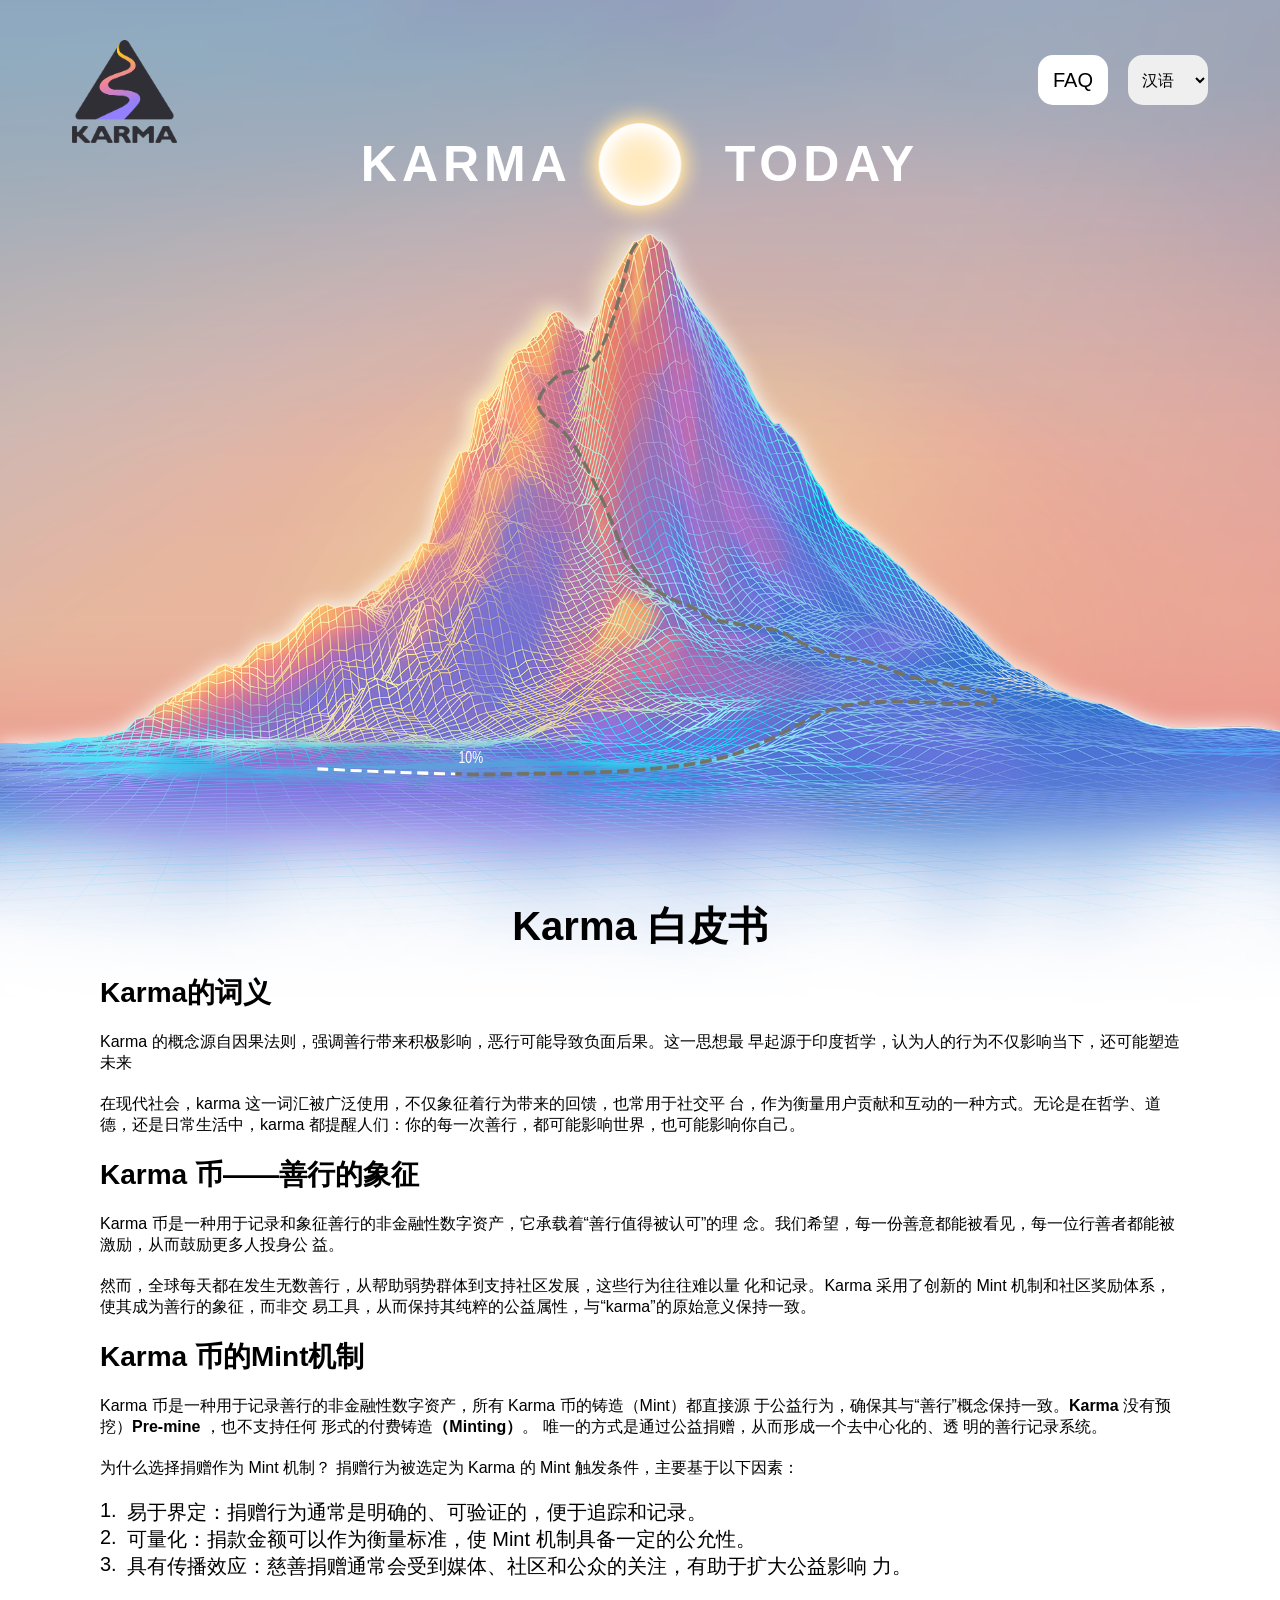
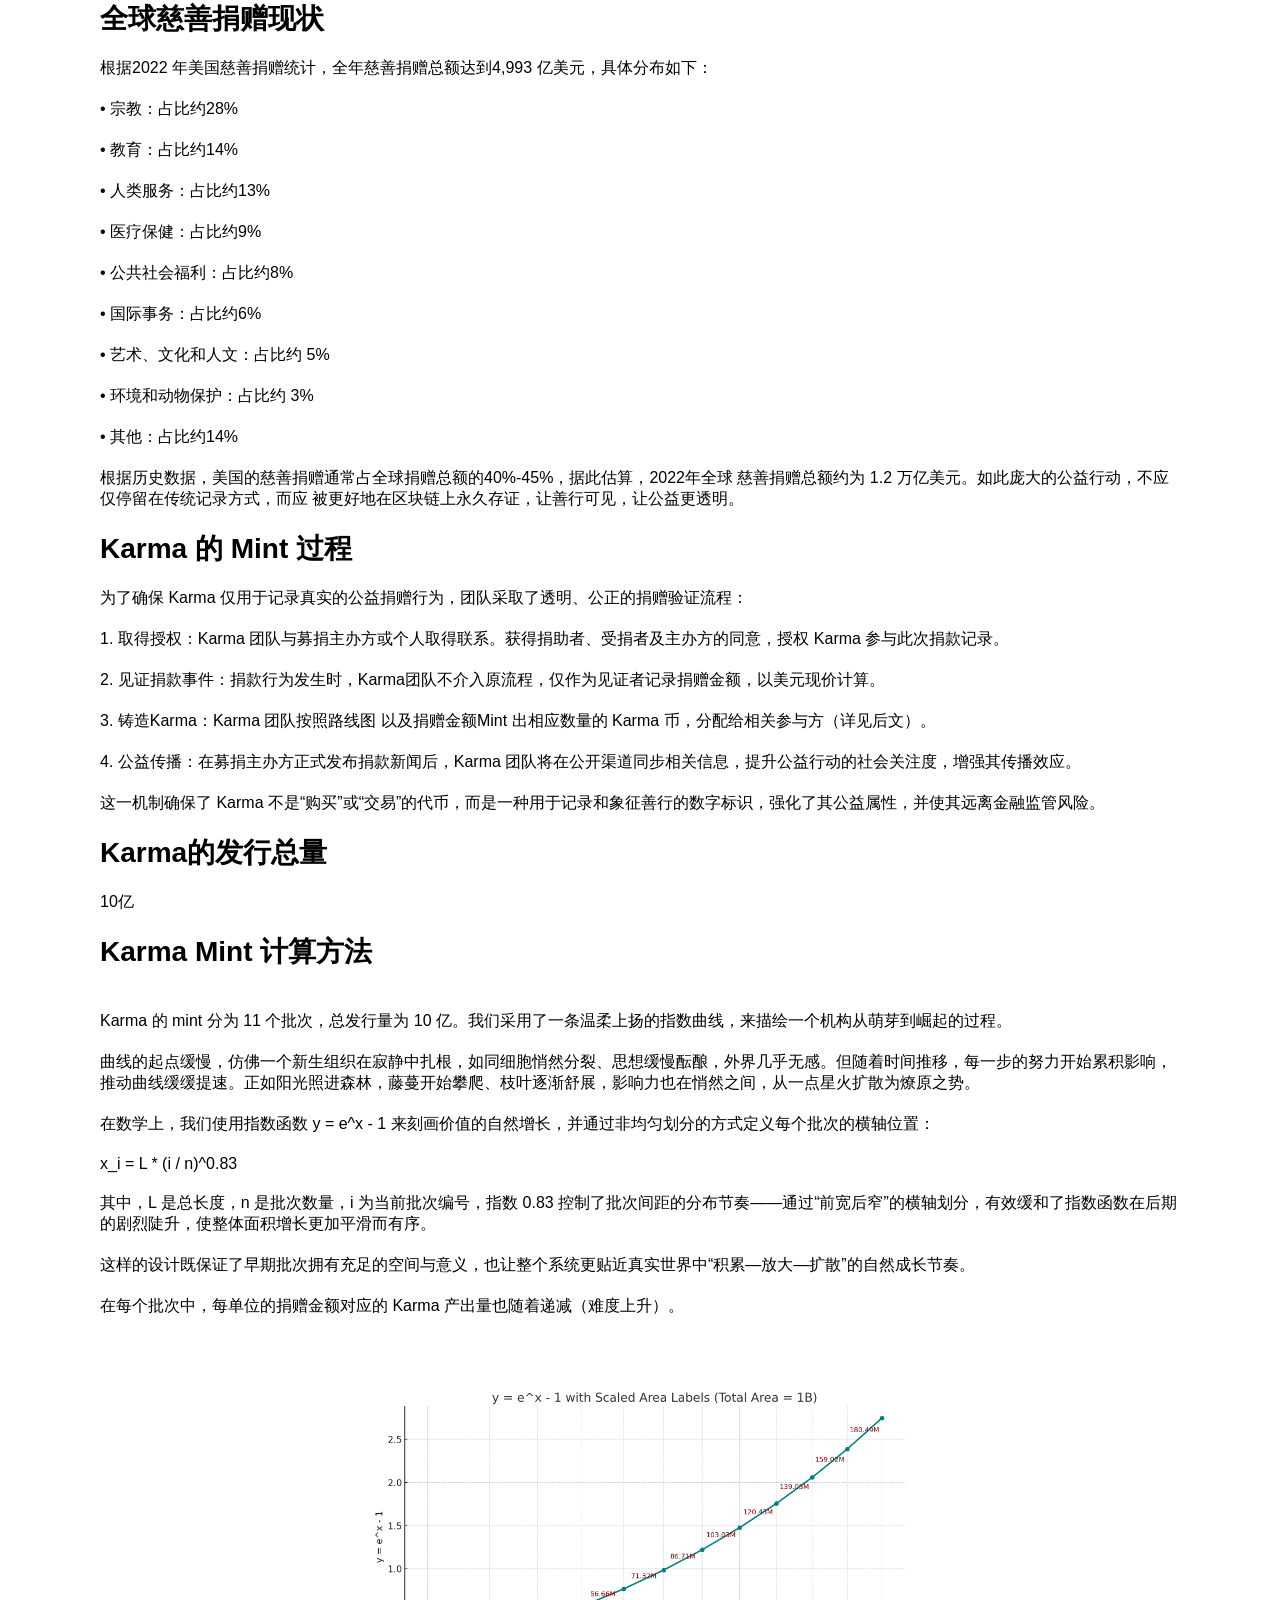
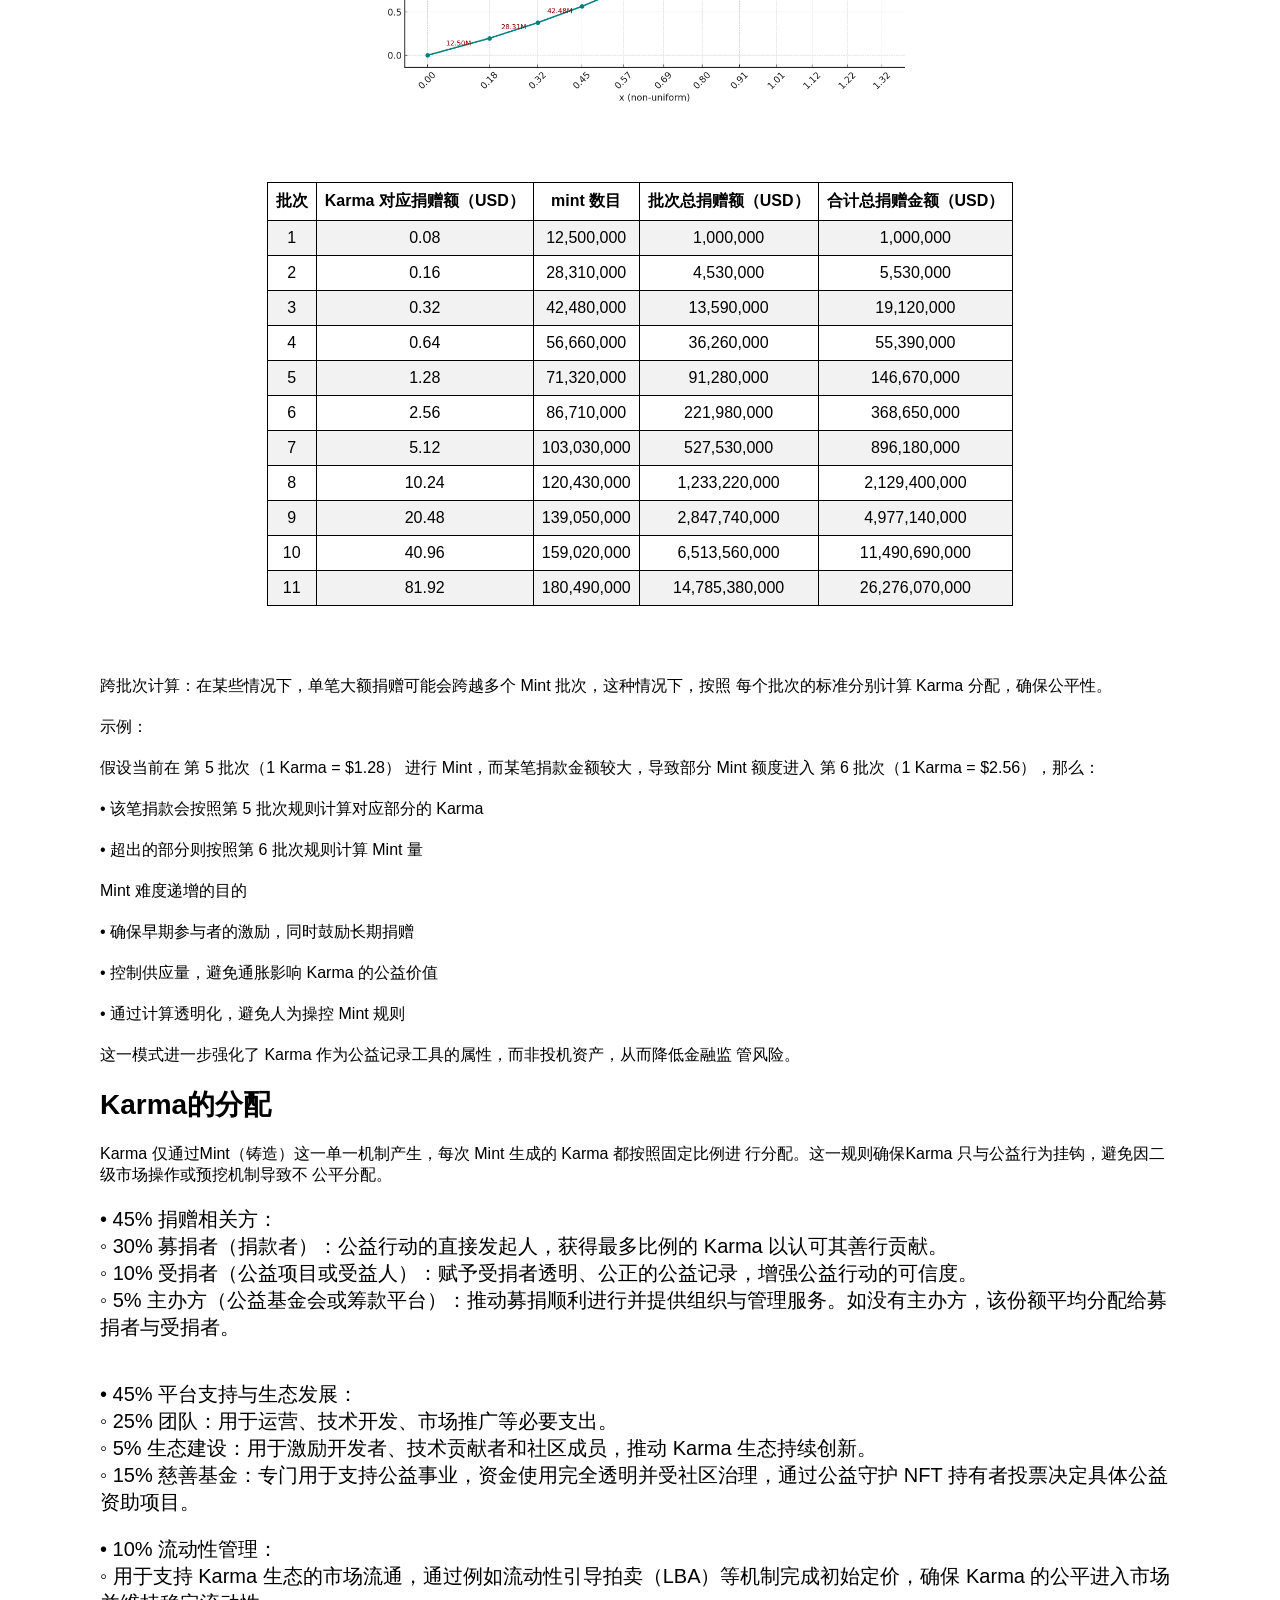
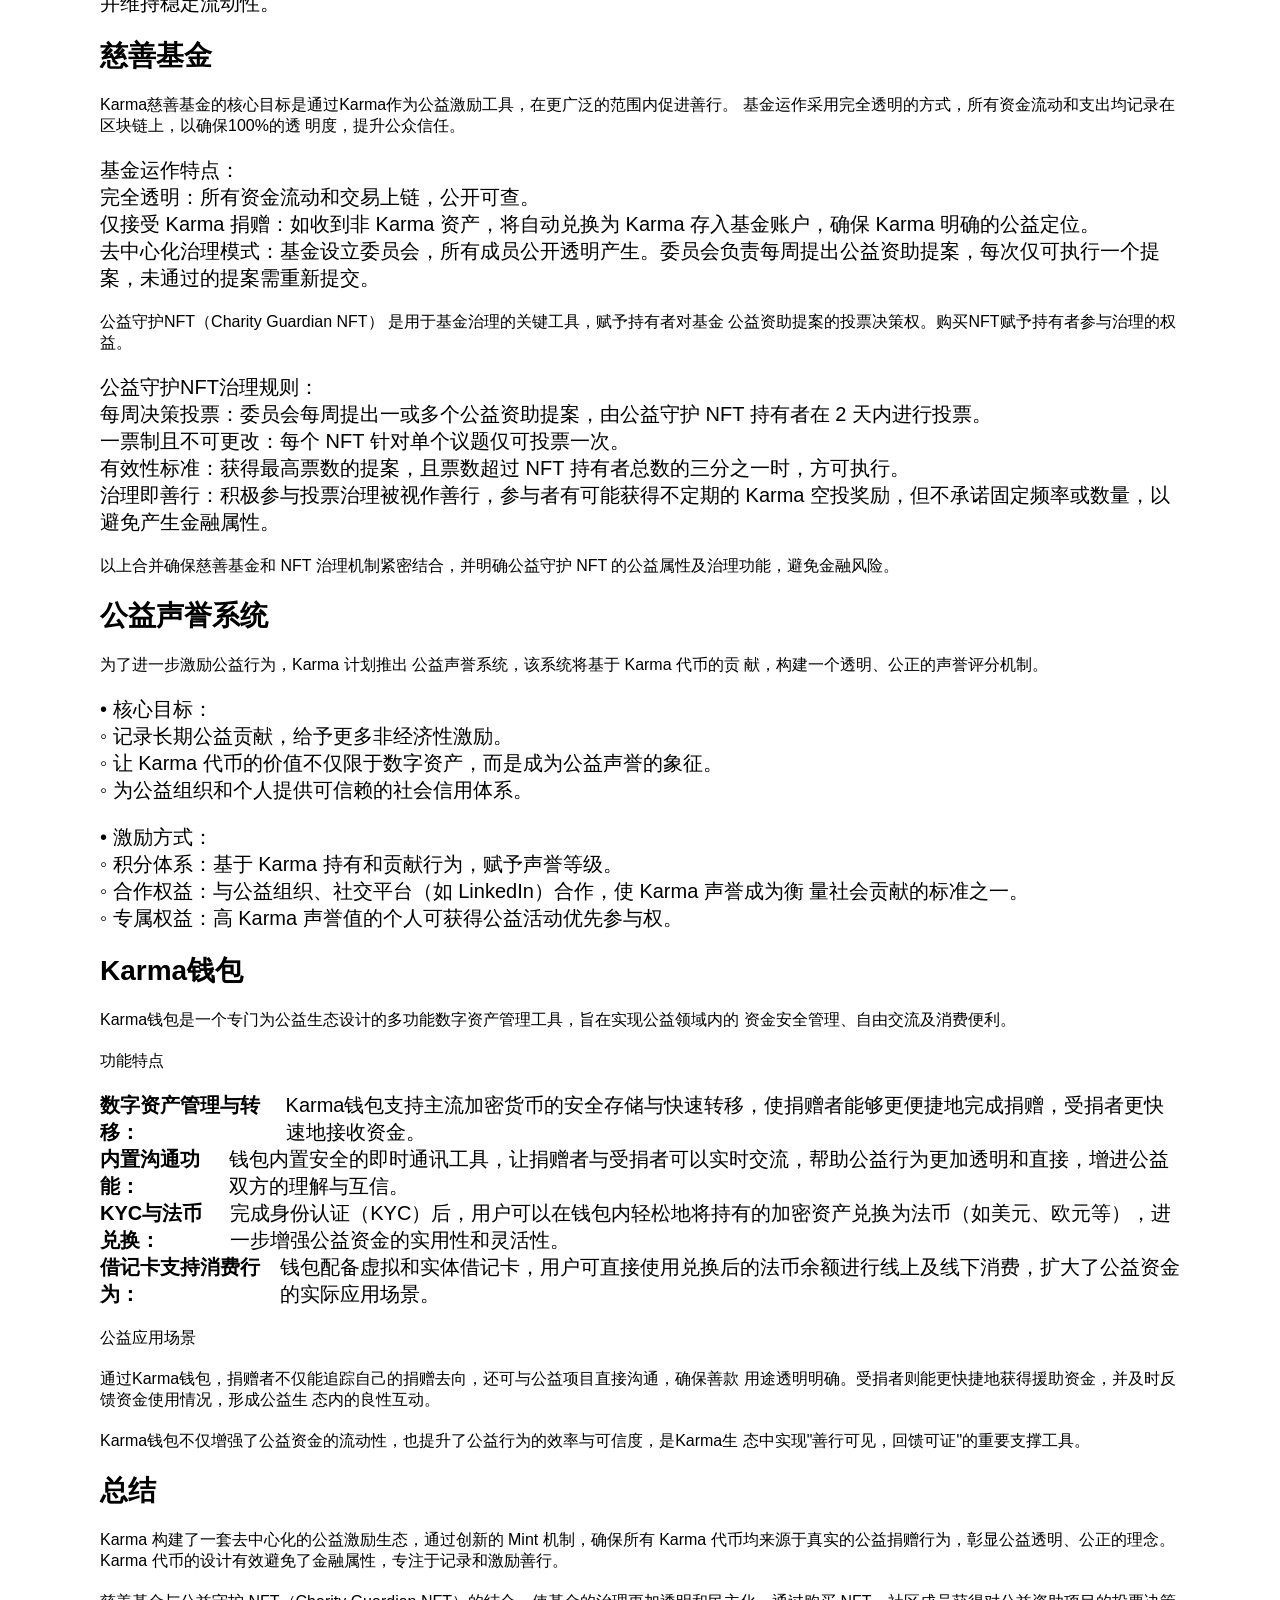
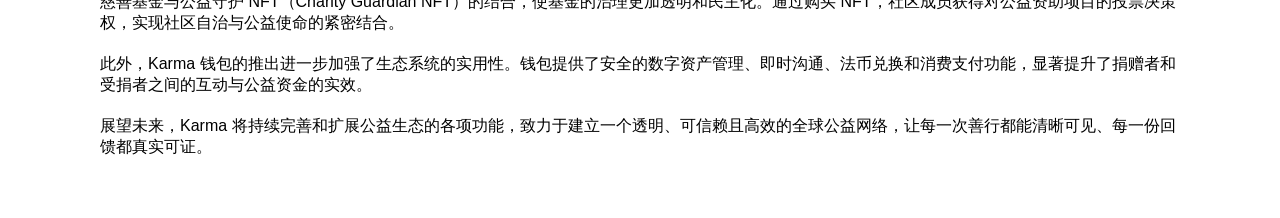
==== commit 7ce7a823: "test" ====
--- a/index.html
+++ b/index.html
@@ -1,41 +1,47 @@
 <!DOCTYPE html>
 <html lang="en">
     <head>
-        <meta charset="UTF-8">
-        <meta name="viewport" content="width=device-width, initial-scale=1.0">
+        <meta charset="UTF-8" />
+        <meta name="viewport" content="width=device-width, initial-scale=1.0" />
         <link rel="icon" type="image/svg+xml" href="./image/logo.png" />
         <title>Karma Today</title>
-        <link rel="stylesheet" href="./image/">
-        <link rel="stylesheet" href="./style.css">
-        <meta name="description" content="Mô tả ngắn gọn, hấp dẫn (tối đa 160 ký tự). Giải thích nội dung chính của trang.">
-        <meta name="keywords" content="karma, donation, karma today">
-        <meta name="author" content="karma">
-        <meta name="robots" content="index, follow">
-        <meta name="viewport" content="width=device-width, initial-scale=1.0">
+        <link rel="stylesheet" href="./style.css" />
+        <meta name="description" content="Karma White Paper - The Meaning of Karma" />
+        <meta name="keywords" content="karma, donation, karma today" />
+        <meta name="author" content="karma" />
+        <meta name="robots" content="index, follow" />
+        <meta name="viewport" content="width=device-width, initial-scale=1.0" />
         <!-- Canonical URL -->
         <link rel="canonical" href="" />
         <!-- Favicon -->
-        <link rel="icon" href="./image/logo.png" type="image/x-icon">
+        <link rel="icon" href="./image/logo.png" type="image/x-icon" />
         <!-- Open Graph (Facebook, Zalo, v.v.) -->
-        <meta property="og:title" content="Karma Today">
-        <meta property="og:description" content="karma today donation">
-        <meta property="og:url" content="">
-        <meta property="og:type" content="website">
+        <meta property="og:title" content="Karma Today" />
+        <meta property="og:description" content="karma today donation" />
+        <meta property="og:url" content="" />
+        <meta property="og:type" content="website" />
         <!-- Twitter Card -->
-        <meta name="twitter:card" content="summary_large_image">
-        <meta name="twitter:title" content="Karma Today">
-        <meta name="twitter:description" content="Karma today donation">
+        <meta name="twitter:card" content="summary_large_image" />
+        <meta name="twitter:title" content="Karma Today" />
+        <meta name="twitter:description" content="Karma today donation" />
     </head>
     <body>
         <section class="mountain-container">
             <div class="bg">
-                <img src="./image/background.png" alt="" loading="lazy">
+                <img src="./image/background.png" alt="" loading="lazy" />
             </div>
             <div id="header">
                 <div class="logo">
-                    <img src="./image/logo.png" alt="karma" loading="lazy">
+                    <a href="/index.html">
+                        <img src="./image/logo.png" alt="karma-logo" loading="lazy">
+                    </a>
                 </div>
                 <div class="nav">
+                    <div class="nav-faq">
+                        <a href="/faq/faq.html">
+                            FAQ
+                        </a>
+                    </div>
                     <div class="nav-language">
                         <form>
                             <select id="lang-switch">
@@ -52,272 +58,512 @@
                     <span>TODAY</span>
                 </div>
                 <div class="sun">
-                    <img src="./image/Sun.png" alt="sun" loading="lazy">
+                    <img class="pc" src="./image/Sun.png" alt="sun" loading="lazy" />
+                    <img class="mb" src="./image/mb/Sun.png" alt="sun" loading="lazy" />
                 </div>
             </div>
             <div class="mountain">
-                <img src="./image/mountain.png" alt="mountain" loading="lazy">
+                <img class="pc" src="./image/mountain.png" alt="mountain" loading="lazy" />
+                <img class="mb" src="./image/mb/mountain.png" alt="mountain" loading="lazy" />
                 <div class="road">
                     <div class="road1">
-                        <svg id="svg1" class="pc" preserveAspectRatio="none" width="1119" height="550" viewBox="0 0 1119 693" fill="none" xmlns="http://www.w3.org/2000/svg">
+                        <svg
+                            id="svg1"
+                            class="pc"
+                            preserveAspectRatio="none"
+                            width="1119"
+                            height="550"
+                            viewBox="0 0 1119 693"
+                            fill="none"
+                            xmlns="http://www.w3.org/2000/svg"
+                        >
+                            
                             <g clip-path="url(#clip0_145_337)">
-                            <path d="M543.634 3.45537C543.634 3.52779 543.623 3.6027 543.684 3.65894C543.695 3.66944 543.768 3.70362 543.75 3.6756C543.741 3.65999 543.698 3.62218 543.681 3.61545C543.659 3.60693 543.677 3.57384 543.659 3.55715C543.643 3.54211 543.624 3.52479 543.603 3.51366C543.56 3.49095 543.551 3.44627 543.544 3.4054" stroke="white" stroke-width="8" stroke-linecap="round"/>
-                            <path d="M535.114 9.75133L532.353 6.77161C527.594 10.7715 525.172 13.8021 521.311 20.8189L525.452 22.5216C528.155 16.4959 530.219 13.648 535.114 9.75133Z" fill="#747264"/>
-                            <path d="M518.09 28.9067L522.231 30.1838L517.17 45.9338L512.568 44.6567L518.09 28.9067Z" fill="#747264"/>
-                            <path d="M514.409 54.0216L510.268 53.1703L505.206 68.9203L509.808 70.1973L514.409 54.0216Z" fill="#747264"/>
-                            <path d="M507.047 78.2851L502.906 77.0081L497.385 92.3324L501.526 94.0351L507.047 78.2851Z" fill="#747264"/>
-                            <path d="M498.305 102.123L491.403 117.022L487.722 115.319L494.567 100.586L498.305 102.123Z" fill="#747264"/>
-                            <path d="M487.722 125.11L487.645 125.263C484.732 131.045 483.075 134.334 479.44 139.582L476.219 137.88C479.733 131.995 484.041 123.407 484.041 123.407L487.722 125.11Z" fill="#747264"/>
-                            <path d="M471.158 145.116L474.839 147.67C470.327 153.605 467.907 156.416 463.796 160.441L461.035 157.461C465.929 152.769 468.132 150.063 471.158 145.116Z" fill="#747264"/>
-                            <path d="M438.95 168.954C439.044 170.53 439.238 171.37 439.87 172.785C446.838 171.168 450.442 169.761 456.434 166.4L453.674 162.995C448.623 166.335 445.538 167.841 438.95 168.954Z" fill="#747264"/>
-                            <path d="M429.287 170.657L429.748 174.062C421.659 174.639 417.956 175.263 413.183 177.042L411.803 173.211C419.085 171.283 422.913 170.717 429.287 170.657Z" fill="#747264"/>
-                            <path d="M405.361 180.447C404.393 179.203 403.915 178.448 403.061 177.042C397.405 180.89 394.304 183.299 388.797 187.684L391.558 190.664C396.672 186.155 399.592 183.728 405.361 180.447Z" fill="#747264"/>
-                            <path d="M381.896 193.643L385.116 196.623C381.355 200.369 379.211 203.468 376.374 209.393C374.959 208.932 374.04 208.65 372.233 208.116C374.556 203.046 376.694 199.871 381.896 193.643Z" fill="#747264"/>
-                            <path d="M371.773 217.907L375.914 217.055C379.041 223.239 381.128 225.734 385.577 228.549C384.468 229.914 383.864 230.658 382.816 231.954C376.403 226.429 373.983 223.353 371.773 217.907Z" fill="#747264"/>
-                            <path d="M392.938 233.657L390.638 237.062C396.523 239.25 399.734 241.224 405.361 245.576L408.122 242.17C401.761 237.907 398.436 236.039 392.938 233.657Z" fill="#747264"/>
-                            <path d="M415.484 248.13C414.428 249.358 413.817 250.003 412.723 251.109C417.593 255.289 420.207 257.908 424.686 263.028C425.915 261.823 426.521 261.168 427.447 260.049C422.965 255.26 420.341 252.65 415.484 248.13Z" fill="#747264"/>
-                            <path d="M433.428 266.859C432.045 267.867 431.352 268.424 430.208 269.414C434.466 274.449 436.673 277.34 440.33 282.609C441.099 282.14 441.734 281.767 444.011 280.481C439.518 274.551 437.2 271.567 433.428 266.859Z" fill="#747264"/>
-                            <path d="M449.072 287.718C452.956 293.044 454.992 296.106 458.275 301.765L454.594 303.468C451.367 298.114 449.314 295.172 445.391 289.846L449.072 287.718Z" fill="#747264"/>
-                            <path d="M459.195 311.13L462.876 309.001C466.445 314.551 468.352 317.723 471.618 323.474L467.937 325.603C464.594 319.695 462.684 316.515 459.195 311.13Z" fill="#747264"/>
-                            <path d="M472.078 332.839L476.219 331.136L484.501 346.035L480.82 347.738L472.078 332.839Z" fill="#747264"/>
-                            <path d="M484.501 355.4C486.21 354.607 487.111 354.243 488.642 353.697C491.512 359.181 493.259 362.381 496.464 368.17L492.323 369.873C489.474 364.067 487.778 360.885 484.501 355.4Z" fill="#747264"/>
-                            <path d="M496.464 377.535L500.145 375.833C502.925 382.29 504.616 385.552 507.967 390.731L503.826 392.434C500.657 387.118 498.905 383.873 496.464 377.535Z" fill="#747264"/>
-                            <path d="M507.967 400.522L511.648 398.393C514.771 404.039 516.815 407.105 520.85 412.441L517.629 414.569C513.509 409.11 511.375 406.035 507.967 400.522Z" fill="#747264"/>
-                            <path d="M526.372 419.251L523.151 421.805C526.983 426.791 529.689 429.478 535.114 434.15L537.875 431.17C532.968 426.938 530.461 424.317 526.372 419.251Z" fill="#747264"/>
-                            <path d="M544.776 437.13C543.533 438.195 542.934 438.851 542.016 440.109C546.356 443.611 549.543 445.825 555.819 449.9L558.12 446.92C553.122 443.894 550.255 441.801 544.776 437.13Z" fill="#747264"/>
-                            <path d="M581.586 459.265L579.745 462.67C571.92 459.254 568.432 457.491 563.641 454.582C564.628 453.504 565.124 452.844 565.942 451.603C571.807 454.808 575.224 456.495 581.586 459.265Z" fill="#747264"/>
-                            <path d="M589.868 462.245C589.236 463.698 588.832 464.441 588.027 465.65C594.304 468.093 598.078 469.383 605.051 471.609L606.432 468.204C599.681 465.955 596.023 464.658 589.868 462.245Z" fill="#747264"/>
-                            <path d="M615.174 470.758C614.751 472.478 614.558 473.163 614.254 474.164C620.668 476.109 624.181 477.452 630.358 480.123C631.329 478.306 631.787 477.453 632.198 476.718C625.932 473.889 621.844 472.371 615.174 470.758Z" fill="#747264"/>
-                            <path d="M640.02 481.4C639.274 482.606 638.804 483.267 637.719 484.38C642.322 487.837 646.34 489.417 654.284 492.042C654.751 490.576 654.961 489.74 655.204 488.211C648.489 486.466 645.117 485.031 640.02 481.4Z" fill="#747264"/>
-                            <path d="M663.946 489.913C663.702 491.467 663.491 492.301 663.026 493.745C669.73 494.903 673.69 495.447 680.97 496.299C681.168 494.917 681.271 494.1 681.43 492.468C674.516 491.92 670.683 491.381 663.946 489.913Z" fill="#747264"/>
-                            <path d="M690.633 493.745C697.57 494.845 701.544 495.435 708.577 496.299C708.446 497.376 708.169 498.195 707.694 499.595L707.657 499.704C699.907 498.771 696.148 498.207 690.173 497.15C690.355 496.103 690.455 495.389 690.633 493.745Z" fill="#747264"/>
-                            <path d="M717.319 497.15L716.859 500.981L734.344 503.109L734.804 499.704L717.319 497.15Z" fill="#747264"/>
-                            <path d="M744.466 500.981C744.154 502.361 743.951 503.103 743.546 504.386C750.464 505.625 754.409 506.141 761.491 506.941C761.51 506.442 761.638 505.679 761.951 503.535C755.366 502.754 751.561 502.217 744.466 500.981Z" fill="#747264"/>
-                            <path d="M787.257 513.326C786.217 514.9 785.794 515.697 784.956 516.731L769.312 509.069L769.624 508.626C770.537 507.323 771.076 506.556 771.613 505.664C777.807 508.831 781.244 510.533 787.257 513.326Z" fill="#747264"/>
-                            <path d="M811.643 523.116C805.612 520.861 802.105 519.48 795.539 516.731L793.698 520.137C799.481 522.727 803.037 524.223 809.803 526.947L811.643 523.116Z" fill="#747264"/>
-                            <path d="M820.385 526.096C826.659 528.344 830.314 529.478 836.949 531.204C836.59 532.704 836.284 533.544 835.569 535.035C828.757 533.186 825.084 532.018 819.005 529.501L820.385 526.096Z" fill="#747264"/>
-                            <path d="M846.152 533.332C851.715 534.969 855.232 535.754 863.176 537.163L862.256 540.995C854.975 539.733 851.11 538.945 845.231 537.163L845.266 537.032L845.267 537.028C845.716 535.321 845.979 534.324 846.152 533.332Z" fill="#747264"/>
-                            <path d="M872.378 538.441L871.918 542.272C878.165 542.657 882.333 543.306 889.403 543.974L889.863 540.143C883.881 539.392 879.814 539.043 872.378 538.441Z" fill="#747264"/>
-                            <path d="M899.065 541.846C906.049 542.825 909.867 543.59 916.549 545.251C916.237 546.406 916.037 547.169 915.629 548.657C908.941 546.855 905.114 546.109 898.145 545.251C898.618 543.674 898.868 542.822 899.065 541.846Z" fill="#747264"/>
-                            <path d="M925.752 547.38L924.371 550.785C930.721 553.079 934.365 554.277 940.935 556.319L942.316 552.913C936.049 550.884 932.46 549.7 925.752 547.38Z" fill="#747264"/>
-                            <path d="M968.082 560.15L966.702 563.981L965.791 563.745C959.34 562.07 955.448 561.06 949.678 558.873L951.058 555.468C957.472 557.661 961.254 558.6 968.082 560.15Z" fill="#747264"/>
-                            <path d="M976.825 562.278L975.904 565.684C982.631 567.358 986.478 568.026 993.389 569.089L994.309 565.684C987.49 564.654 983.662 563.958 976.825 562.278Z" fill="#747264"/>
-                            <path d="M1003.51 566.961L1002.59 570.792C1009 571.952 1012.88 572.421 1020.08 573.346L1021 569.515C1014.28 568.503 1010.39 568.094 1003.51 566.961Z" fill="#747264"/>
-                            <path d="M1030.2 570.792L1029.28 574.623C1036.01 575.923 1039.85 576.447 1046.76 577.177L1047.68 573.346C1040.54 572.344 1036.71 571.852 1030.2 570.792Z" fill="#747264"/>
-                            <path d="M1056.88 575.049C1064.15 576.072 1067.95 576.735 1074.37 578.028L1072.99 581.859C1066.2 580.357 1062.47 579.666 1055.96 578.454L1056.88 575.049Z" fill="#747264"/>
-                            <path d="M1083.57 579.731C1090.53 581.098 1094.39 581.957 1101.06 583.988L1099.68 587.393C1093.28 585.628 1089.57 584.69 1082.65 583.136L1083.57 579.731Z" fill="#747264"/>
-                            <path d="M1109.8 586.542C1120.28 593.291 1120.94 596.307 1108.88 599.738L1107.96 595.907C1114.69 594.896 1115.34 593.796 1107.96 590.373L1109.8 586.542Z" fill="#747264"/>
-                            <path d="M1099.21 596.758V600.589C1092.46 600.894 1088.64 600.99 1081.73 601.015V597.184C1088.61 597.165 1092.44 597.06 1099.21 596.758Z" fill="#747264"/>
-                            <path d="M1072.07 597.184V601.015C1065.11 600.946 1061.26 600.879 1054.58 600.589V596.758C1061.58 597.005 1065.37 597.054 1072.07 597.184Z" fill="#747264"/>
-                            <path d="M1044.92 596.758V600.164C1038.04 600.198 1034.21 600.112 1027.44 599.738V596.332C1034.27 596.586 1038.09 596.671 1044.92 596.758Z" fill="#747264"/>
-                            <path d="M1018.23 595.907V599.312C1011.18 599.236 1007.29 599.167 1000.29 598.886V595.481C1006.78 595.668 1010.58 595.766 1018.23 595.907Z" fill="#747264"/>
-                            <path d="M991.088 595.055V598.887L973.604 598.461V594.63L991.088 595.055Z" fill="#747264"/>
-                            <path d="M963.941 594.63V598.035H946.917V594.63H963.941Z" fill="#747264"/>
-                            <path d="M919.77 595.055V598.461L937.255 598.035V594.63L919.77 595.055Z" fill="#747264"/>
-                            <path d="M910.108 595.481V599.312L892.623 600.164L892.163 596.758L910.108 595.481Z" fill="#747264"/>
-                            <path d="M865.477 601.015L866.397 604.846L883.421 601.441L882.961 598.035L865.477 601.015Z" fill="#747264"/>
-                            <path d="M856.274 602.718L857.194 606.549L840.63 610.805L839.25 606.974L856.274 602.718Z" fill="#747264"/>
-                            <path d="M830.048 609.954L831.428 613.359L815.784 619.319L813.944 615.914L830.048 609.954Z" fill="#747264"/>
-                            <path d="M805.201 619.745L807.042 623.15C800.883 625.977 797.328 627.431 790.938 629.961L789.097 626.555L805.201 619.745Z" fill="#747264"/>
-                            <path d="M764.711 636.346L766.552 639.751C773.094 637.583 776.702 636.291 782.656 633.366L780.815 629.961C775.408 632.327 771.699 633.751 764.711 636.346Z" fill="#747264"/>
-                            <path d="M755.969 639.751L757.81 643.582C751.436 646.064 747.794 647.344 741.246 649.542L739.865 645.711C746.193 643.5 749.727 642.219 755.969 639.751Z" fill="#747264"/>
-                            <path d="M731.123 649.116L732.503 652.522C726.251 654.927 722.592 656.219 715.939 658.481L714.559 654.65C721.466 652.491 725.119 651.279 731.123 649.116Z" fill="#747264"/>
-                            <path d="M705.816 657.63L707.197 661.461C700.684 663.516 696.955 664.537 690.173 666.143L688.792 662.312C696.129 660.672 699.805 659.644 705.816 657.63Z" fill="#747264"/>
-                            <path d="M680.05 664.441L680.97 668.272C674.243 669.76 670.425 670.523 663.486 671.677L663.026 667.846C669.708 666.71 673.43 665.958 680.05 664.441Z" fill="#747264"/>
-                            <path d="M636.339 672.528L636.799 676.36C643.63 675.396 647.458 674.75 654.284 673.38L653.823 669.549C647.11 670.838 643.29 671.497 636.339 672.528Z" fill="#747264"/>
-                            <path d="M627.137 673.805L627.597 677.637C620.809 678.592 616.978 679.05 610.113 679.765L609.653 675.934C616.516 675.208 620.347 674.747 627.137 673.805Z" fill="#747264"/>
-                            <path d="M600.45 676.785L600.91 680.616C593.878 681.428 589.951 681.808 582.966 682.319L582.506 678.488C589.14 677.963 593.042 677.6 600.45 676.785Z" fill="#747264"/>
-                            <path d="M573.764 679.339V683.17C566.761 683.964 562.83 684.251 555.819 684.447V680.616C562.738 680.283 566.772 680.128 573.764 679.339Z" fill="#747264"/>
-                            <path d="M546.617 681.468V685.299C539.789 685.772 535.96 685.964 529.132 686.15V682.319C535.988 682.19 539.821 682.038 546.617 681.468Z" fill="#747264"/>
-                            <path d="M519.47 683.17V687.001C512.644 687.505 508.816 687.702 501.986 687.853V684.022C508.812 683.815 512.639 683.621 519.47 683.17Z" fill="#747264"/>
-                            <path d="M492.323 684.447V688.278C485.587 688.733 481.757 688.819 474.839 688.704V684.873C481.662 684.825 485.491 684.725 492.323 684.447Z" fill="#747264"/>
-                            <path d="M465.636 685.299V689.13C458.811 689.606 454.983 689.714 448.152 689.555V685.724C455.196 685.733 459.011 685.627 465.636 685.299Z" fill="#747264"/>
-                            <path d="M438.49 686.15V689.981C431.494 690.097 427.653 690.105 421.005 689.981V686.15C427.973 686.284 431.799 686.28 438.49 686.15Z" fill="#747264"/>
-                            <path d="M411.343 686.576V690.407C404.385 690.548 400.55 690.555 393.859 690.407V686.576C400.426 686.777 404.242 686.785 411.343 686.576Z" fill="#747264"/>
-                            <path d="M384.656 686.576V690.832C377.465 690.959 373.523 690.969 366.712 690.832V686.576C373.799 686.748 377.732 686.754 384.656 686.576Z" fill="#747264"/>
-                            <path d="M357.509 687.001V690.832C350.502 690.948 346.572 690.955 339.565 690.832V687.001C346.572 687.144 350.502 687.15 357.509 687.001Z" fill="#747264"/>
-                            <path d="M330.363 687.427V691.258C323.633 691.398 319.817 691.416 312.878 691.258V687.427C320.081 687.522 323.922 687.524 330.363 687.427Z" fill="#747264"/>
-                            <path d="M303.216 687.853V691.684C296.388 691.775 292.56 691.792 285.731 691.684V687.853C292.56 687.974 296.388 687.951 303.216 687.853Z" fill="#747264"/>
-                            <path d="M276.529 687.853V691.684C269.555 691.775 265.628 691.779 258.585 691.684V687.853C265.594 688.027 269.521 688.019 276.529 687.853Z" fill="#747264"/>
-                            <path d="M249.382 687.427V691.258L231.438 690.832V687.001L249.382 687.427Z" fill="#747264"/>
-                            <path d="M222.236 687.001V690.832L204.291 690.407V686.576L222.236 687.001Z" fill="#747264"/>
-                            <path d="M195.089 686.15V690.407L177.144 689.981V685.724L195.089 686.15Z" fill="#747264"/>
-                            <path d="M167.942 685.724V689.555L149.998 689.13V685.299L167.942 685.724Z" fill="#747264"/>
-                            <path d="M141.255 684.873V688.704L123.311 688.278V684.447L141.255 684.873Z" fill="#747264"/>
-                            <path d="M114.109 684.022V687.853L96.1641 687.427V683.596L114.109 684.022Z" fill="#747264"/>
-                            <path d="M69.0173 682.745V686.576L86.9618 687.001V683.17L69.0173 682.745Z" fill="#747264"/>
-                            <path d="M59.815 682.319V686.15L41.8705 685.299V681.468L59.815 682.319Z" fill="#747264"/>
-                            <path d="M32.6682 685.299V681.042L15.1838 680.616V684.873L32.6682 685.299Z" fill="#747264"/>
-                            <path d="M3.7708 682.369C3.7708 682.442 3.76003 682.516 3.82074 682.572C3.83207 682.583 3.90494 682.617 3.88766 682.589C3.87803 682.574 3.83518 682.536 3.81774 682.529C3.79567 682.52 3.81378 682.488 3.79577 682.471C3.77953 682.455 3.76085 682.438 3.73984 682.427C3.69694 682.404 3.68721 682.36 3.68091 682.319" stroke="white" stroke-width="8" stroke-linecap="round"/>
+                                <path
+                                    d="M535.114 9.75133L532.353 6.77161C527.594 10.7715 525.172 13.8021 521.311 20.8189L525.452 22.5216C528.155 16.4959 530.219 13.648 535.114 9.75133Z"
+                                    fill="#747264" stroke="#747264" stroke-width="1.2"
+                                />
+                                <path
+                                    d="M518.09 28.9067L522.231 30.1838L517.17 45.9338L512.568 44.6567L518.09 28.9067Z"
+                                    fill="#747264" stroke="#747264" stroke-width="1.2"
+                                />
+                                <path
+                                    d="M514.409 54.0216L510.268 53.1703L505.206 68.9203L509.808 70.1973L514.409 54.0216Z"
+                                    fill="#747264" stroke="#747264" stroke-width="1.2"
+                                />
+                                <path
+                                    d="M507.047 78.2851L502.906 77.0081L497.385 92.3324L501.526 94.0351L507.047 78.2851Z"
+                                    fill="#747264" stroke="#747264" stroke-width="1.2"
+                                />
+                                <path
+                                    d="M498.305 102.123L491.403 117.022L487.722 115.319L494.567 100.586L498.305 102.123Z"
+                                    fill="#747264" stroke="#747264" stroke-width="1.2"
+                                />
+                                <path
+                                    d="M487.722 125.11L487.645 125.263C484.732 131.045 483.075 134.334 479.44 139.582L476.219 137.88C479.733 131.995 484.041 123.407 484.041 123.407L487.722 125.11Z"
+                                    fill="#747264" stroke="#747264" stroke-width="1.2"
+                                />
+                                <path
+                                    d="M471.158 145.116L474.839 147.67C470.327 153.605 467.907 156.416 463.796 160.441L461.035 157.461C465.929 152.769 468.132 150.063 471.158 145.116Z"
+                                    fill="#747264" stroke="#747264" stroke-width="1.2"
+                                />
+                                <path
+                                    d="M438.95 168.954C439.044 170.53 439.238 171.37 439.87 172.785C446.838 171.168 450.442 169.761 456.434 166.4L453.674 162.995C448.623 166.335 445.538 167.841 438.95 168.954Z"
+                                    fill="#747264" stroke="#747264" stroke-width="1.2"
+                                />
+                                <path
+                                    d="M429.287 170.657L429.748 174.062C421.659 174.639 417.956 175.263 413.183 177.042L411.803 173.211C419.085 171.283 422.913 170.717 429.287 170.657Z"
+                                    fill="#747264" stroke="#747264" stroke-width="1.2"
+                                />
+                                <path
+                                    d="M405.361 180.447C404.393 179.203 403.915 178.448 403.061 177.042C397.405 180.89 394.304 183.299 388.797 187.684L391.558 190.664C396.672 186.155 399.592 183.728 405.361 180.447Z"
+                                    fill="#747264" stroke="#747264" stroke-width="1.2"
+                                />
+                                <path
+                                    d="M381.896 193.643L385.116 196.623C381.355 200.369 379.211 203.468 376.374 209.393C374.959 208.932 374.04 208.65 372.233 208.116C374.556 203.046 376.694 199.871 381.896 193.643Z"
+                                    fill="#747264" stroke="#747264" stroke-width="1.2"
+                                />
+                                <path
+                                    d="M371.773 217.907L375.914 217.055C379.041 223.239 381.128 225.734 385.577 228.549C384.468 229.914 383.864 230.658 382.816 231.954C376.403 226.429 373.983 223.353 371.773 217.907Z"
+                                    fill="#747264" stroke="#747264" stroke-width="1.2"
+                                />
+                                <path
+                                    d="M392.938 233.657L390.638 237.062C396.523 239.25 399.734 241.224 405.361 245.576L408.122 242.17C401.761 237.907 398.436 236.039 392.938 233.657Z"
+                                    fill="#747264" stroke="#747264" stroke-width="1.2"
+                                />
+                                <path
+                                    d="M415.484 248.13C414.428 249.358 413.817 250.003 412.723 251.109C417.593 255.289 420.207 257.908 424.686 263.028C425.915 261.823 426.521 261.168 427.447 260.049C422.965 255.26 420.341 252.65 415.484 248.13Z"
+                                    fill="#747264" stroke="#747264" stroke-width="1.2"
+                                />
+                                <path
+                                    d="M433.428 266.859C432.045 267.867 431.352 268.424 430.208 269.414C434.466 274.449 436.673 277.34 440.33 282.609C441.099 282.14 441.734 281.767 444.011 280.481C439.518 274.551 437.2 271.567 433.428 266.859Z"
+                                    fill="#747264" stroke="#747264" stroke-width="1.2"
+                                />
+                                <path
+                                    d="M449.072 287.718C452.956 293.044 454.992 296.106 458.275 301.765L454.594 303.468C451.367 298.114 449.314 295.172 445.391 289.846L449.072 287.718Z"
+                                    fill="#747264" stroke="#747264" stroke-width="1.2"
+                                />
+                                <path
+                                    d="M459.195 311.13L462.876 309.001C466.445 314.551 468.352 317.723 471.618 323.474L467.937 325.603C464.594 319.695 462.684 316.515 459.195 311.13Z"
+                                    fill="#747264" stroke="#747264" stroke-width="1.2"
+                                />
+                                <path
+                                    d="M472.078 332.839L476.219 331.136L484.501 346.035L480.82 347.738L472.078 332.839Z"
+                                    fill="#747264" stroke="#747264" stroke-width="1.2"
+                                />
+                                <path
+                                    d="M484.501 355.4C486.21 354.607 487.111 354.243 488.642 353.697C491.512 359.181 493.259 362.381 496.464 368.17L492.323 369.873C489.474 364.067 487.778 360.885 484.501 355.4Z"
+                                    fill="#747264" stroke="#747264" stroke-width="1.2"
+                                />
+                                <path
+                                    d="M496.464 377.535L500.145 375.833C502.925 382.29 504.616 385.552 507.967 390.731L503.826 392.434C500.657 387.118 498.905 383.873 496.464 377.535Z"
+                                    fill="#747264" stroke="#747264" stroke-width="1.2"
+                                />
+                                <path
+                                    d="M507.967 400.522L511.648 398.393C514.771 404.039 516.815 407.105 520.85 412.441L517.629 414.569C513.509 409.11 511.375 406.035 507.967 400.522Z"
+                                    fill="#747264" stroke="#747264" stroke-width="1.2"
+                                />
+                                <path
+                                    d="M526.372 419.251L523.151 421.805C526.983 426.791 529.689 429.478 535.114 434.15L537.875 431.17C532.968 426.938 530.461 424.317 526.372 419.251Z"
+                                    fill="#747264" stroke="#747264" stroke-width="1.2"
+                                />
+                                <path
+                                    d="M544.776 437.13C543.533 438.195 542.934 438.851 542.016 440.109C546.356 443.611 549.543 445.825 555.819 449.9L558.12 446.92C553.122 443.894 550.255 441.801 544.776 437.13Z"
+                                    fill="#747264" stroke="#747264" stroke-width="1.2"
+                                />
+                                <path
+                                    d="M581.586 459.265L579.745 462.67C571.92 459.254 568.432 457.491 563.641 454.582C564.628 453.504 565.124 452.844 565.942 451.603C571.807 454.808 575.224 456.495 581.586 459.265Z"
+                                    fill="#747264" stroke="#747264" stroke-width="1.2"
+                                />
+                                <path
+                                    d="M589.868 462.245C589.236 463.698 588.832 464.441 588.027 465.65C594.304 468.093 598.078 469.383 605.051 471.609L606.432 468.204C599.681 465.955 596.023 464.658 589.868 462.245Z"
+                                    fill="#747264" stroke="#747264" stroke-width="1.2"
+                                />
+                                <path
+                                    d="M615.174 470.758C614.751 472.478 614.558 473.163 614.254 474.164C620.668 476.109 624.181 477.452 630.358 480.123C631.329 478.306 631.787 477.453 632.198 476.718C625.932 473.889 621.844 472.371 615.174 470.758Z"
+                                    fill="#747264" stroke="#747264" stroke-width="1.2"
+                                />
+                                <path
+                                    d="M640.02 481.4C639.274 482.606 638.804 483.267 637.719 484.38C642.322 487.837 646.34 489.417 654.284 492.042C654.751 490.576 654.961 489.74 655.204 488.211C648.489 486.466 645.117 485.031 640.02 481.4Z"
+                                    fill="#747264" stroke="#747264" stroke-width="1.2"
+                                />
+                                <path
+                                    d="M663.946 489.913C663.702 491.467 663.491 492.301 663.026 493.745C669.73 494.903 673.69 495.447 680.97 496.299C681.168 494.917 681.271 494.1 681.43 492.468C674.516 491.92 670.683 491.381 663.946 489.913Z"
+                                    fill="#747264" stroke="#747264" stroke-width="1.2"
+                                />
+                                <path
+                                    d="M690.633 493.745C697.57 494.845 701.544 495.435 708.577 496.299C708.446 497.376 708.169 498.195 707.694 499.595L707.657 499.704C699.907 498.771 696.148 498.207 690.173 497.15C690.355 496.103 690.455 495.389 690.633 493.745Z"
+                                    fill="#747264" stroke="#747264" stroke-width="1.2"
+                                />
+                                <path
+                                    d="M717.319 497.15L716.859 500.981L734.344 503.109L734.804 499.704L717.319 497.15Z"
+                                    fill="#747264" stroke="#747264" stroke-width="1.2"
+                                />
+                                <path
+                                    d="M744.466 500.981C744.154 502.361 743.951 503.103 743.546 504.386C750.464 505.625 754.409 506.141 761.491 506.941C761.51 506.442 761.638 505.679 761.951 503.535C755.366 502.754 751.561 502.217 744.466 500.981Z"
+                                    fill="#747264" stroke="#747264" stroke-width="1.2"
+                                />
+                                <path
+                                    d="M787.257 513.326C786.217 514.9 785.794 515.697 784.956 516.731L769.312 509.069L769.624 508.626C770.537 507.323 771.076 506.556 771.613 505.664C777.807 508.831 781.244 510.533 787.257 513.326Z"
+                                    fill="#747264" stroke="#747264" stroke-width="1.2"
+                                />
+                                <path
+                                    d="M811.643 523.116C805.612 520.861 802.105 519.48 795.539 516.731L793.698 520.137C799.481 522.727 803.037 524.223 809.803 526.947L811.643 523.116Z"
+                                    fill="#747264" stroke="#747264" stroke-width="1.2"
+                                />
+                                <path
+                                    d="M820.385 526.096C826.659 528.344 830.314 529.478 836.949 531.204C836.59 532.704 836.284 533.544 835.569 535.035C828.757 533.186 825.084 532.018 819.005 529.501L820.385 526.096Z"
+                                    fill="#747264" stroke="#747264" stroke-width="1.2"
+                                />
+                                <path
+                                    d="M846.152 533.332C851.715 534.969 855.232 535.754 863.176 537.163L862.256 540.995C854.975 539.733 851.11 538.945 845.231 537.163L845.266 537.032L845.267 537.028C845.716 535.321 845.979 534.324 846.152 533.332Z"
+                                    fill="#747264" stroke="#747264" stroke-width="1.2"
+                                />
+                                <path
+                                    d="M872.378 538.441L871.918 542.272C878.165 542.657 882.333 543.306 889.403 543.974L889.863 540.143C883.881 539.392 879.814 539.043 872.378 538.441Z"
+                                    fill="#747264" stroke="#747264" stroke-width="1.2"
+                                />
+                                <path
+                                    d="M899.065 541.846C906.049 542.825 909.867 543.59 916.549 545.251C916.237 546.406 916.037 547.169 915.629 548.657C908.941 546.855 905.114 546.109 898.145 545.251C898.618 543.674 898.868 542.822 899.065 541.846Z"
+                                    fill="#747264" stroke="#747264" stroke-width="1.2"
+                                />
+                                <path
+                                    d="M925.752 547.38L924.371 550.785C930.721 553.079 934.365 554.277 940.935 556.319L942.316 552.913C936.049 550.884 932.46 549.7 925.752 547.38Z"
+                                    fill="#747264" stroke="#747264" stroke-width="1.2"
+                                />
+                                <path
+                                    d="M968.082 560.15L966.702 563.981L965.791 563.745C959.34 562.07 955.448 561.06 949.678 558.873L951.058 555.468C957.472 557.661 961.254 558.6 968.082 560.15Z"
+                                    fill="#747264" stroke="#747264" stroke-width="1.2"
+                                />
+                                <path
+                                    d="M976.825 562.278L975.904 565.684C982.631 567.358 986.478 568.026 993.389 569.089L994.309 565.684C987.49 564.654 983.662 563.958 976.825 562.278Z"
+                                    fill="#747264" stroke="#747264" stroke-width="1.2"
+                                />
+                                <path
+                                    d="M1003.51 566.961L1002.59 570.792C1009 571.952 1012.88 572.421 1020.08 573.346L1021 569.515C1014.28 568.503 1010.39 568.094 1003.51 566.961Z"
+                                    fill="#747264" stroke="#747264" stroke-width="1.2"
+                                />
+                                <path
+                                    d="M1030.2 570.792L1029.28 574.623C1036.01 575.923 1039.85 576.447 1046.76 577.177L1047.68 573.346C1040.54 572.344 1036.71 571.852 1030.2 570.792Z"
+                                    fill="#747264" stroke="#747264" stroke-width="1.2"
+                                />
+                                <path
+                                    d="M1056.88 575.049C1064.15 576.072 1067.95 576.735 1074.37 578.028L1072.99 581.859C1066.2 580.357 1062.47 579.666 1055.96 578.454L1056.88 575.049Z"
+                                    fill="#747264" stroke="#747264" stroke-width="1.2"
+                                />
+                                <path
+                                    d="M1083.57 579.731C1090.53 581.098 1094.39 581.957 1101.06 583.988L1099.68 587.393C1093.28 585.628 1089.57 584.69 1082.65 583.136L1083.57 579.731Z"
+                                    fill="#747264" stroke="#747264" stroke-width="1.2"
+                                />
+                                <path
+                                    d="M1109.8 586.542C1120.28 593.291 1120.94 596.307 1108.88 599.738L1107.96 595.907C1114.69 594.896 1115.34 593.796 1107.96 590.373L1109.8 586.542Z"
+                                    fill="#747264" stroke="#747264" stroke-width="1.2"
+                                />
+                                <path
+                                    d="M1099.21 596.758V600.589C1092.46 600.894 1088.64 600.99 1081.73 601.015V597.184C1088.61 597.165 1092.44 597.06 1099.21 596.758Z"
+                                    fill="#747264" stroke="#747264" stroke-width="1.2"
+                                />
+                                <path
+                                    d="M1072.07 597.184V601.015C1065.11 600.946 1061.26 600.879 1054.58 600.589V596.758C1061.58 597.005 1065.37 597.054 1072.07 597.184Z"
+                                    fill="#747264" stroke="#747264" stroke-width="1.2"
+                                />
+                                <path
+                                    d="M1044.92 596.758V600.164C1038.04 600.198 1034.21 600.112 1027.44 599.738V596.332C1034.27 596.586 1038.09 596.671 1044.92 596.758Z"
+                                    fill="#747264" stroke="#747264" stroke-width="1.2"
+                                />
+                                <path
+                                    d="M1018.23 595.907V599.312C1011.18 599.236 1007.29 599.167 1000.29 598.886V595.481C1006.78 595.668 1010.58 595.766 1018.23 595.907Z"
+                                    fill="#747264" stroke="#747264" stroke-width="1.2"
+                                />
+                                <path
+                                    d="M991.088 595.055V598.887L973.604 598.461V594.63L991.088 595.055Z"
+                                    fill="#747264" stroke="#747264" stroke-width="1.2"
+                                />
+                                <path
+                                    d="M963.941 594.63V598.035H946.917V594.63H963.941Z"
+                                    fill="#747264" stroke="#747264" stroke-width="1.2"
+                                />
+                                <path
+                                    d="M919.77 595.055V598.461L937.255 598.035V594.63L919.77 595.055Z"
+                                    fill="#747264" stroke="#747264" stroke-width="1.2"
+                                />
+                                <path
+                                    d="M910.108 595.481V599.312L892.623 600.164L892.163 596.758L910.108 595.481Z"
+                                    fill="#747264" stroke="#747264" stroke-width="1.2"
+                                />
+                                <path
+                                    d="M865.477 601.015L866.397 604.846L883.421 601.441L882.961 598.035L865.477 601.015Z"
+                                    fill="#747264" stroke="#747264" stroke-width="1.2"
+                                />
+                                <path
+                                    d="M856.274 602.718L857.194 606.549L840.63 610.805L839.25 606.974L856.274 602.718Z"
+                                    fill="#747264" stroke="#747264" stroke-width="1.2"
+                                />
+                                <path
+                                    d="M830.048 609.954L831.428 613.359L815.784 619.319L813.944 615.914L830.048 609.954Z"
+                                    fill="#747264" stroke="#747264" stroke-width="1.2"
+                                />
+                                <path
+                                    d="M805.201 619.745L807.042 623.15C800.883 625.977 797.328 627.431 790.938 629.961L789.097 626.555L805.201 619.745Z"
+                                    fill="#747264" stroke="#747264" stroke-width="1.2"
+                                />
+                                <path
+                                    d="M764.711 636.346L766.552 639.751C773.094 637.583 776.702 636.291 782.656 633.366L780.815 629.961C775.408 632.327 771.699 633.751 764.711 636.346Z"
+                                    fill="#747264" stroke="#747264" stroke-width="1.2"
+                                />
+                                <path
+                                    d="M755.969 639.751L757.81 643.582C751.436 646.064 747.794 647.344 741.246 649.542L739.865 645.711C746.193 643.5 749.727 642.219 755.969 639.751Z"
+                                    fill="#747264" stroke="#747264" stroke-width="1.2"
+                                />
+                                <path
+                                    d="M731.123 649.116L732.503 652.522C726.251 654.927 722.592 656.219 715.939 658.481L714.559 654.65C721.466 652.491 725.119 651.279 731.123 649.116Z"
+                                    fill="#747264" stroke="#747264" stroke-width="1.2"
+                                />
+                                <path
+                                    d="M705.816 657.63L707.197 661.461C700.684 663.516 696.955 664.537 690.173 666.143L688.792 662.312C696.129 660.672 699.805 659.644 705.816 657.63Z"
+                                    fill="#747264" stroke="#747264" stroke-width="1.2"
+                                />
+                                <path
+                                    d="M680.05 664.441L680.97 668.272C674.243 669.76 670.425 670.523 663.486 671.677L663.026 667.846C669.708 666.71 673.43 665.958 680.05 664.441Z"
+                                    fill="#747264" stroke="#747264" stroke-width="1.2"
+                                />
+                                <path
+                                    d="M636.339 672.528L636.799 676.36C643.63 675.396 647.458 674.75 654.284 673.38L653.823 669.549C647.11 670.838 643.29 671.497 636.339 672.528Z"
+                                    fill="#747264" stroke="#747264" stroke-width="1.2"
+                                />
+                                <path
+                                    d="M627.137 673.805L627.597 677.637C620.809 678.592 616.978 679.05 610.113 679.765L609.653 675.934C616.516 675.208 620.347 674.747 627.137 673.805Z"
+                                    fill="#747264" stroke="#747264" stroke-width="1.2"
+                                />
+                                <path
+                                    d="M600.45 676.785L600.91 680.616C593.878 681.428 589.951 681.808 582.966 682.319L582.506 678.488C589.14 677.963 593.042 677.6 600.45 676.785Z"
+                                    fill="#747264" stroke="#747264" stroke-width="1.2"
+                                />
+                                <path
+                                    d="M573.764 679.339V683.17C566.761 683.964 562.83 684.251 555.819 684.447V680.616C562.738 680.283 566.772 680.128 573.764 679.339Z"
+                                    fill="#747264" stroke="#747264" stroke-width="1.2"
+                                />
+                                <path
+                                    d="M546.617 681.468V685.299C539.789 685.772 535.96 685.964 529.132 686.15V682.319C535.988 682.19 539.821 682.038 546.617 681.468Z"
+                                    fill="#747264" stroke="#747264" stroke-width="1.2"
+                                />
+                                <path
+                                    d="M519.47 683.17V687.001C512.644 687.505 508.816 687.702 501.986 687.853V684.022C508.812 683.815 512.639 683.621 519.47 683.17Z"
+                                    fill="#747264" stroke="#747264" stroke-width="1.2"
+                                />
+                                <path
+                                    d="M492.323 684.447V688.278C485.587 688.733 481.757 688.819 474.839 688.704V684.873C481.662 684.825 485.491 684.725 492.323 684.447Z"
+                                    fill="#747264" stroke="#747264" stroke-width="1.2"
+                                />
+                                <path
+                                    d="M465.636 685.299V689.13C458.811 689.606 454.983 689.714 448.152 689.555V685.724C455.196 685.733 459.011 685.627 465.636 685.299Z"
+                                    fill="#747264" stroke="#747264" stroke-width="1.2"
+                                />
+                                <path
+                                    d="M438.49 686.15V689.981C431.494 690.097 427.653 690.105 421.005 689.981V686.15C427.973 686.284 431.799 686.28 438.49 686.15Z"
+                                    fill="#747264" stroke="#747264" stroke-width="1.2"
+                                />
+                                <path
+                                    d="M411.343 686.576V690.407C404.385 690.548 400.55 690.555 393.859 690.407V686.576C400.426 686.777 404.242 686.785 411.343 686.576Z"
+                                    fill="#747264" stroke="#747264" stroke-width="1.2"
+                                />
+                                <path
+                                    d="M384.656 686.576V690.832C377.465 690.959 373.523 690.969 366.712 690.832V686.576C373.799 686.748 377.732 686.754 384.656 686.576Z"
+                                    fill="#747264" stroke="#747264" stroke-width="1.2"
+                                />
+                                <path
+                                    d="M357.509 687.001V690.832C350.502 690.948 346.572 690.955 339.565 690.832V687.001C346.572 687.144 350.502 687.15 357.509 687.001Z"
+                                    fill="#747264" stroke="#747264" stroke-width="1.2"
+                                />
+                                <path
+                                    d="M330.363 687.427V691.258C323.633 691.398 319.817 691.416 312.878 691.258V687.427C320.081 687.522 323.922 687.524 330.363 687.427Z"
+                                    fill="#747264" stroke="#747264" stroke-width="1.2"
+                                />
+                                <path
+                                    d="M303.216 687.853V691.684C296.388 691.775 292.56 691.792 285.731 691.684V687.853C292.56 687.974 296.388 687.951 303.216 687.853Z"
+                                    fill="#747264" stroke="#747264" stroke-width="1.2"
+                                />
+                                <path
+                                    d="M276.529 687.853V691.684C269.555 691.775 265.628 691.779 258.585 691.684V687.853C265.594 688.027 269.521 688.019 276.529 687.853Z"
+                                    fill="#747264" stroke="#747264" stroke-width="1.2"
+                                />
+                                <path
+                                    d="M249.382 687.427V691.258L231.438 690.832V687.001L249.382 687.427Z"
+                                    fill="#747264" stroke="#747264" stroke-width="1.2"
+                                />
+                                <path
+                                    d="M222.236 687.001V690.832L204.291 690.407V686.576L222.236 687.001Z"
+                                    fill="#747264" stroke="#747264" stroke-width="1.2"
+                                />
+                                <path
+                                    d="M195.089 686.15V690.407L177.144 689.981V685.724L195.089 686.15Z"
+                                    fill="#747264" stroke="#747264" stroke-width="1.2"
+                                />
+                                <path
+                                    d="M167.942 685.724V689.555L149.998 689.13V685.299L167.942 685.724Z"
+                                    fill="#747264" stroke="#747264" stroke-width="1.2"
+                                />
+                                <path
+                                    d="M141.255 684.873V688.704L123.311 688.278V684.447L141.255 684.873Z"
+                                    fill="#747264" stroke="#747264" stroke-width="1.2"
+                                />
+                                <path
+                                    d="M114.109 684.022V687.853L96.1641 687.427V683.596L114.109 684.022Z"
+                                    fill="#747264" stroke="#747264" stroke-width="1.2"
+                                />
+                                <path
+                                    d="M69.0173 682.745V686.576L86.9618 687.001V683.17L69.0173 682.745Z"
+                                    fill="#747264" stroke="#747264" stroke-width="1.2"
+                                />
+                                <path
+                                    d="M59.815 682.319V686.15L41.8705 685.299V681.468L59.815 682.319Z"
+                                    fill="#747264" stroke="#747264" stroke-width="1.2"
+                                />
+                                <path
+                                    d="M32.6682 685.299V681.042L15.1838 680.616V684.873L32.6682 685.299Z"
+                                    fill="#747264" stroke="#747264" stroke-width="1.2"
+                                />
                             </g>
                             <defs>
-                            <clipPath id="clip0_145_337">
-                            <rect width="1119" height="693" fill="white"/>
-                            </clipPath>
+                                <clipPath id="clip0_145_337">
+                                    <rect
+                                        width="1119"
+                                        height="693"
+                                        fill="white"
+                                    />
+                                </clipPath>
                             </defs>
                         </svg>
-                        <svg id="svg2" class="mb hidden" preserveAspectRatio="none" width="498" height="511" viewBox="0 0 498 511" fill="none" xmlns="http://www.w3.org/2000/svg">
-                            <mask id="mask0_112_2" style="mask-type:luminance" maskUnits="userSpaceOnUse" x="0" y="0" width="498" height="511">
-                                <path d="M498 0H0V511H498V0Z" fill="white"/>
-                            </mask>
-                            <g mask="url(#mask0_112_2)">
-                            <path d="M241.939 2.54795C241.939 2.60136 241.934 2.65659 241.961 2.69806C241.966 2.7058 241.999 2.73101 241.991 2.71035C241.987 2.69884 241.968 2.67096 241.96 2.66599C241.95 2.65971 241.958 2.63531 241.95 2.623C241.943 2.61191 241.935 2.59914 241.925 2.59094C241.906 2.57419 241.902 2.54124 241.899 2.51111" stroke="white" stroke-width="7.12697" stroke-linecap="round"/>
-                            <path d="M238.147 7.19045L236.918 4.99329C234.8 7.9427 233.723 10.1774 232.004 15.3514L233.847 16.6069C235.05 12.1637 235.969 10.0638 238.147 7.19045Z" fill="#747264"/>
-                            <path d="M230.571 21.3151L232.414 22.2568L230.161 33.8705L228.113 32.9288L230.571 21.3151Z" fill="#747264"/>
-                            <path d="M228.933 39.8342L227.09 39.2065L224.837 50.8201L226.885 51.7617L228.933 39.8342Z" fill="#747264"/>
-                            <path d="M225.656 57.7254L223.813 56.7838L221.356 68.0835L223.199 69.339L225.656 57.7254Z" fill="#747264"/>
-                            <path d="M221.766 75.3029L218.694 86.289L217.056 85.0333L220.102 74.1696L221.766 75.3029Z" fill="#747264"/>
-                            <path d="M217.056 92.2529L217.022 92.3658C215.725 96.6293 214.988 99.0545 213.37 102.924L211.937 101.669C213.501 97.3298 215.418 90.9972 215.418 90.9972L217.056 92.2529Z" fill="#747264"/>
-                            <path d="M209.684 107.005L211.322 108.888C209.314 113.264 208.237 115.337 206.408 118.305L205.179 116.108C207.357 112.648 208.338 110.653 209.684 107.005Z" fill="#747264"/>
-                            <path d="M195.35 124.582C195.392 125.744 195.479 126.364 195.76 127.407C198.861 126.215 200.465 125.177 203.132 122.699L201.903 120.188C199.655 122.651 198.282 123.762 195.35 124.582Z" fill="#747264"/>
-                            <path d="M191.05 125.838L191.255 128.349C187.655 128.774 186.007 129.234 183.883 130.546L183.269 127.721C186.51 126.3 188.213 125.882 191.05 125.838Z" fill="#747264"/>
-                            <path d="M180.402 133.057C179.971 132.14 179.759 131.583 179.378 130.546C176.861 133.384 175.481 135.16 173.03 138.393L174.259 140.591C176.535 137.266 177.835 135.476 180.402 133.057Z" fill="#747264"/>
-                            <path d="M169.959 142.787L171.392 144.985C169.718 147.747 168.764 150.032 167.502 154.401C166.872 154.061 166.463 153.853 165.659 153.459C166.693 149.721 167.644 147.38 169.959 142.787Z" fill="#747264"/>
-                            <path d="M165.454 160.679L167.297 160.051C168.688 164.611 169.617 166.45 171.597 168.526C171.104 169.533 170.835 170.081 170.369 171.037C167.514 166.963 166.437 164.695 165.454 160.679Z" fill="#747264"/>
-                            <path d="M174.873 172.293L173.85 174.803C176.469 176.417 177.898 177.872 180.402 181.081L181.631 178.57C178.8 175.426 177.32 174.049 174.873 172.293Z" fill="#747264"/>
-                            <path d="M184.907 182.965C184.437 183.87 184.165 184.346 183.678 185.161C185.846 188.243 187.009 190.175 189.002 193.95C189.549 193.061 189.819 192.578 190.231 191.753C188.236 188.222 187.069 186.298 184.907 182.965Z" fill="#747264"/>
-                            <path d="M192.893 196.775C192.277 197.518 191.969 197.929 191.46 198.659C193.355 202.372 194.337 204.503 195.965 208.389C196.307 208.043 196.589 207.768 197.603 206.819C195.603 202.447 194.572 200.246 192.893 196.775Z" fill="#747264"/>
-                            <path d="M199.855 212.156C201.584 216.083 202.49 218.341 203.951 222.514L202.313 223.769C200.876 219.821 199.963 217.652 198.217 213.725L199.855 212.156Z" fill="#747264"/>
-                            <path d="M204.36 229.419L205.998 227.849C207.587 231.942 208.435 234.281 209.889 238.521L208.251 240.091C206.763 235.735 205.913 233.39 204.36 229.419Z" fill="#747264"/>
-                            <path d="M210.094 245.427L211.937 244.171L215.622 255.157L213.984 256.413L210.094 245.427Z" fill="#747264"/>
-                            <path d="M215.623 262.063C216.383 261.478 216.784 261.209 217.465 260.807C218.743 264.851 219.52 267.21 220.947 271.479L219.104 272.735C217.836 268.453 217.081 266.107 215.623 262.063Z" fill="#747264"/>
-                            <path d="M220.946 278.385L222.585 277.13C223.822 281.891 224.574 284.296 226.066 288.115L224.223 289.371C222.812 285.451 222.033 283.058 220.946 278.385Z" fill="#747264"/>
-                            <path d="M226.066 295.335L227.704 293.765C229.094 297.928 230.003 300.189 231.799 304.123L230.366 305.692C228.532 301.667 227.582 299.4 226.066 295.335Z" fill="#747264"/>
-                            <path d="M234.257 309.145L232.823 311.028C234.529 314.705 235.733 316.686 238.147 320.131L239.376 317.934C237.192 314.813 236.077 312.88 234.257 309.145Z" fill="#747264"/>
-                            <path d="M242.447 322.328C241.894 323.114 241.628 323.597 241.219 324.525C243.15 327.107 244.569 328.74 247.362 331.745L248.386 329.547C246.162 327.316 244.886 325.773 242.447 322.328Z" fill="#747264"/>
-                            <path d="M258.829 338.65L258.01 341.161C254.527 338.642 252.975 337.342 250.843 335.197C251.282 334.402 251.503 333.915 251.867 333C254.477 335.364 255.998 336.607 258.829 338.65Z" fill="#747264"/>
-                            <path d="M262.515 340.847C262.234 341.919 262.054 342.467 261.696 343.358C264.489 345.16 266.169 346.111 269.272 347.752L269.887 345.241C266.882 343.583 265.254 342.627 262.515 340.847Z" fill="#747264"/>
-                            <path d="M273.777 347.125C273.589 348.393 273.503 348.898 273.368 349.636C276.222 351.07 277.786 352.061 280.535 354.03C280.967 352.69 281.171 352.061 281.353 351.519C278.565 349.433 276.746 348.314 273.777 347.125Z" fill="#747264"/>
-                            <path d="M284.835 354.972C284.503 355.861 284.294 356.348 283.811 357.169C285.859 359.718 287.647 360.883 291.183 362.819C291.391 361.738 291.484 361.121 291.592 359.994C288.604 358.707 287.103 357.649 284.835 354.972Z" fill="#747264"/>
-                            <path d="M295.483 361.249C295.374 362.395 295.28 363.01 295.073 364.075C298.057 364.929 299.819 365.33 303.059 365.958C303.147 364.939 303.193 364.336 303.264 363.133C300.187 362.729 298.481 362.331 295.483 361.249Z" fill="#747264"/>
-                            <path d="M307.36 364.075C310.447 364.886 312.215 365.321 315.345 365.958C315.287 366.752 315.164 367.356 314.952 368.388L314.936 368.469C311.487 367.781 309.814 367.365 307.155 366.585C307.236 365.813 307.28 365.287 307.36 364.075Z" fill="#747264"/>
-                            <path d="M319.236 366.585L319.031 369.41L326.813 370.979L327.017 368.469L319.236 366.585Z" fill="#747264"/>
-                            <path d="M331.317 369.41C331.178 370.428 331.088 370.975 330.908 371.921C333.987 372.835 335.742 373.215 338.894 373.805C338.903 373.437 338.96 372.874 339.099 371.294C336.168 370.718 334.475 370.322 331.317 369.41Z" fill="#747264"/>
-                            <path d="M350.361 378.513C349.898 379.674 349.71 380.261 349.337 381.024L342.375 375.374L342.514 375.048C342.92 374.087 343.16 373.521 343.399 372.863C346.155 375.199 347.685 376.454 350.361 378.513Z" fill="#747264"/>
-                            <path d="M361.214 385.732C358.53 384.069 356.969 383.051 354.047 381.024L353.228 383.535C355.801 385.445 357.384 386.548 360.395 388.557L361.214 385.732Z" fill="#747264"/>
-                            <path d="M365.104 387.929C367.897 389.587 369.523 390.423 372.476 391.696C372.316 392.802 372.18 393.421 371.862 394.521C368.83 393.157 367.196 392.296 364.49 390.44L365.104 387.929Z" fill="#747264"/>
-                            <path d="M376.572 393.265C379.048 394.472 380.613 395.051 384.148 396.09L383.739 398.916C380.498 397.985 378.778 397.404 376.162 396.09L376.177 395.993L376.178 395.99C376.378 394.732 376.495 393.996 376.572 393.265Z" fill="#747264"/>
-                            <path d="M388.243 397.032L388.039 399.857C390.819 400.141 392.674 400.62 395.82 401.112L396.025 398.287C393.363 397.734 391.553 397.476 388.243 397.032Z" fill="#747264"/>
-                            <path d="M400.12 399.543C403.228 400.265 404.927 400.829 407.901 402.054C407.762 402.905 407.673 403.468 407.492 404.565C404.515 403.237 402.812 402.686 399.711 402.054C399.921 400.891 400.032 400.263 400.12 399.543Z" fill="#747264"/>
-                            <path d="M411.997 403.624L411.382 406.135C414.208 407.826 415.83 408.709 418.754 410.215L419.369 407.704C416.579 406.208 414.982 405.334 411.997 403.624Z" fill="#747264"/>
-                            <path d="M430.835 413.04L430.221 415.865L429.816 415.691C426.945 414.456 425.213 413.711 422.645 412.098L423.259 409.588C426.114 411.205 427.797 411.897 430.835 413.04Z" fill="#747264"/>
-                            <path d="M434.726 414.609L434.317 417.121C437.31 418.355 439.022 418.848 442.098 419.631L442.508 417.121C439.473 416.361 437.769 415.848 434.726 414.609Z" fill="#747264"/>
-                            <path d="M446.602 418.062L446.193 420.887C449.046 421.742 450.772 422.088 453.977 422.77L454.386 419.946C451.395 419.199 449.664 418.898 446.602 418.062Z" fill="#747264"/>
-                            <path d="M458.48 420.887L458.071 423.712C461.066 424.67 462.775 425.057 465.85 425.595L466.26 422.77C463.082 422.031 461.378 421.669 458.48 420.887Z" fill="#747264"/>
-                            <path d="M470.354 424.026C473.59 424.78 475.281 425.269 478.138 426.223L477.524 429.048C474.502 427.94 472.842 427.431 469.945 426.537L470.354 424.026Z" fill="#747264"/>
-                            <path d="M482.232 427.479C485.33 428.487 487.048 429.12 490.016 430.617L489.402 433.128C486.554 431.827 484.902 431.135 481.823 429.989L482.232 427.479Z" fill="#747264"/>
-                            <path d="M493.906 432.501C498.57 437.477 498.864 439.701 493.496 442.231L493.087 439.406C496.082 438.661 496.371 437.85 493.087 435.326L493.906 432.501Z" fill="#747264"/>
-                            <path d="M489.193 440.034V442.859C486.189 443.083 484.489 443.154 481.413 443.173V440.348C484.475 440.334 486.18 440.256 489.193 440.034Z" fill="#747264"/>
-                            <path d="M477.114 440.348V443.173C474.017 443.122 472.303 443.072 469.33 442.859V440.034C472.446 440.216 474.132 440.252 477.114 440.348Z" fill="#747264"/>
-                            <path d="M465.031 440.034V442.545C461.969 442.57 460.265 442.507 457.252 442.231V439.72C460.292 439.907 461.992 439.97 465.031 440.034Z" fill="#747264"/>
-                            <path d="M453.153 439.406V441.917C450.016 441.861 448.284 441.81 445.169 441.603V439.092C448.058 439.23 449.749 439.302 453.153 439.406Z" fill="#747264"/>
-                            <path d="M441.074 438.778V441.604L433.293 441.289V438.465L441.074 438.778Z" fill="#747264"/>
-                            <path d="M428.993 438.465V440.975H421.416V438.465H428.993Z" fill="#747264"/>
-                            <path d="M409.335 438.778V441.289L417.116 440.975V438.465L409.335 438.778Z" fill="#747264"/>
-                            <path d="M405.035 439.092V441.917L397.253 442.545L397.048 440.034L405.035 439.092Z" fill="#747264"/>
-                            <path d="M385.172 443.173L385.582 445.998L393.158 443.487L392.953 440.975L385.172 443.173Z" fill="#747264"/>
-                            <path d="M381.076 444.428L381.486 447.253L374.114 450.392L373.5 447.567L381.076 444.428Z" fill="#747264"/>
-                            <path d="M369.405 449.764L370.019 452.275L363.057 456.67L362.238 454.159L369.405 449.764Z" fill="#747264"/>
-                            <path d="M358.347 456.984L359.166 459.495C356.425 461.579 354.843 462.651 351.999 464.517L351.18 462.005L358.347 456.984Z" fill="#747264"/>
-                            <path d="M340.327 469.225L341.146 471.736C344.058 470.137 345.664 469.184 348.313 467.028L347.494 464.517C345.088 466.261 343.437 467.311 340.327 469.225Z" fill="#747264"/>
-                            <path d="M336.437 471.736L337.256 474.56C334.419 476.391 332.798 477.334 329.884 478.955L329.27 476.13C332.086 474.5 333.659 473.555 336.437 471.736Z" fill="#747264"/>
-                            <path d="M325.379 478.641L325.993 481.153C323.211 482.926 321.583 483.879 318.622 485.547L318.008 482.722C321.081 481.13 322.707 480.236 325.379 478.641Z" fill="#747264"/>
-                            <path d="M314.117 484.919L314.731 487.744C311.833 489.259 310.173 490.012 307.155 491.196L306.54 488.372C309.805 487.162 311.441 486.404 314.117 484.919Z" fill="#747264"/>
-                            <path d="M302.65 489.941L303.059 492.766C300.065 493.863 298.366 494.426 295.278 495.277L295.073 492.452C298.047 491.615 299.703 491.06 302.65 489.941Z" fill="#747264"/>
-                            <path d="M283.196 495.905L283.401 498.73C286.441 498.019 288.145 497.543 291.183 496.533L290.977 493.708C287.99 494.658 286.29 495.144 283.196 495.905Z" fill="#747264"/>
-                            <path d="M279.101 496.846L279.306 499.672C276.285 500.376 274.58 500.714 271.525 501.241L271.32 498.416C274.374 497.881 276.079 497.541 279.101 496.846Z" fill="#747264"/>
-                            <path d="M267.224 499.043L267.429 501.868C264.3 502.467 262.552 502.747 259.443 503.124L259.239 500.299C262.191 499.912 263.928 499.644 267.224 499.043Z" fill="#747264"/>
-                            <path d="M255.348 500.927V503.752C252.231 504.337 250.482 504.549 247.362 504.693V501.868C250.441 501.623 252.236 501.509 255.348 500.927Z" fill="#747264"/>
-                            <path d="M243.267 502.497V505.321C240.228 505.67 238.524 505.812 235.485 505.949V503.124C238.536 503.029 240.242 502.917 243.267 502.497Z" fill="#747264"/>
-                            <path d="M231.185 503.752V506.577C228.147 506.948 226.444 507.094 223.404 507.205V504.38C226.442 504.227 228.145 504.084 231.185 503.752Z" fill="#747264"/>
-                            <path d="M219.104 504.693V507.518C216.106 507.854 214.401 507.917 211.322 507.832V505.007C214.359 504.972 216.063 504.898 219.104 504.693Z" fill="#747264"/>
-                            <path d="M207.227 505.322V508.146C204.189 508.497 202.486 508.577 199.446 508.46V505.635C202.58 505.642 204.278 505.563 207.227 505.322Z" fill="#747264"/>
-                            <path d="M195.146 505.949V508.774C192.032 508.86 190.323 508.865 187.364 508.774V505.949C190.465 506.048 192.168 506.045 195.146 505.949Z" fill="#747264"/>
-                            <path d="M183.064 506.263V509.088C179.968 509.192 178.261 509.197 175.283 509.088V506.263C178.206 506.411 179.904 506.417 183.064 506.263Z" fill="#747264"/>
-                            <path d="M171.188 506.263V509.401C167.987 509.495 166.233 509.502 163.202 509.401V506.263C166.356 506.39 168.106 506.394 171.188 506.263Z" fill="#747264"/>
-                            <path d="M159.106 506.577V509.402C155.988 509.487 154.239 509.492 151.12 509.402V506.577C154.239 506.682 155.988 506.687 159.106 506.577Z" fill="#747264"/>
-                            <path d="M147.025 506.891V509.715C144.03 509.819 142.331 509.832 139.243 509.715V506.891C142.449 506.961 144.158 506.962 147.025 506.891Z" fill="#747264"/>
-                            <path d="M134.943 507.205V510.03C131.905 510.097 130.201 510.109 127.162 510.03V507.205C130.201 507.294 131.905 507.277 134.943 507.205Z" fill="#747264"/>
-                            <path d="M123.067 507.205V510.03C119.963 510.097 118.215 510.1 115.081 510.03V507.205C118.2 507.333 119.948 507.327 123.067 507.205Z" fill="#747264"/>
-                            <path d="M110.985 506.891V509.716L102.999 509.402V506.577L110.985 506.891Z" fill="#747264"/>
-                            <path d="M98.9041 506.577V509.401L90.9178 509.088V506.263L98.9041 506.577Z" fill="#747264"/>
-                            <path d="M86.8225 505.949V509.088L78.8362 508.774V505.635L86.8225 505.949Z" fill="#747264"/>
-                            <path d="M74.7409 505.635V508.46L66.7551 508.146V505.322L74.7409 505.635Z" fill="#747264"/>
-                            <path d="M62.8643 505.007V507.832L54.8785 507.518V504.693L62.8643 505.007Z" fill="#747264"/>
-                            <path d="M50.7831 504.38V507.205L42.7969 506.891V504.066L50.7831 504.38Z" fill="#747264"/>
-                            <path d="M30.7155 503.438V506.263L38.7015 506.576V503.752L30.7155 503.438Z" fill="#747264"/>
-                            <path d="M26.6202 503.124V505.949L18.6342 505.321V502.497L26.6202 503.124Z" fill="#747264"/>
-                            <path d="M14.5388 505.322V502.183L6.75754 501.868V505.007L14.5388 505.322Z" fill="#747264"/>
-                            <path d="M1.67835 503.161C1.67835 503.215 1.67354 503.269 1.70066 503.311C1.70573 503.319 1.73829 503.344 1.73057 503.323C1.72626 503.312 1.70712 503.284 1.69932 503.279C1.68946 503.272 1.69755 503.249 1.68951 503.236C1.68225 503.224 1.6739 503.212 1.66452 503.204C1.64535 503.187 1.641 503.154 1.63818 503.124" stroke="white" stroke-width="7.12697" stroke-linecap="round"/>
-                            </g>
-                            </svg>
-                            
-                            
-                        <!-- preserveAspectRatio="xMidYMid" -->
+                        <svg 
+                        id="svg2"
+                        class="mb hidden"
+                        preserveAspectRatio="none"
+                        width="1017" height="688" viewBox="0 0 1017 688" fill="none" xmlns="http://www.w3.org/2000/svg">
+                            <path d="M472 21C476.081 12.678 479.841 9.86785 487 7L484 1.5C474.644 5.09229 470.936 8.77721 466.5 18L472 21Z" fill="#747264" stroke="#747264" stroke-width="2"/>
+                            <path d="M461.5 31L467.5 32.5L461.5 55L455.5 54L461.5 31Z" fill="#747264" stroke="#747264" stroke-width="1"/>
+                            <path d="M450 90.5L457.5 67L452.5 65L444.5 88L450 90.5Z" fill="#747264" stroke="#747264" stroke-width="1"/>
+                            <path d="M437 124.5L446 102L441 100L431.5 121L437 124.5Z" fill="#747264" stroke="#747264" stroke-width="1"/>
+                            <path d="M418 156.5L431 136.5L426.5 133.5L413 152.5L418 156.5Z" fill="#747264" stroke="#747264" stroke-width="1"/>
+                            <path d="M408 165.5L405 160.5C397.243 165.302 392.651 167.031 384 168.5L385 173.5C394.587 172.604 399.639 170.925 408 165.5Z" fill="#747264" stroke="#747264" stroke-width="1"/>
+                            <path d="M373 175.5L371 170C361.105 171.538 356.398 174.179 349 181L353.5 186C359.443 179.653 363.625 177.236 373 175.5Z" fill="#747264" stroke="#747264" stroke-width="1"/>
+                            <path d="M344.5 194L340 189.5C330.122 196.758 327.711 201.803 327.5 212H334C334.855 203.832 337.042 199.439 344.5 194Z" fill="#747264" stroke="#747264" stroke-width="1"/>
+                            <path d="M353 240.5L356.5 235.5C348.105 231.925 343.846 228.876 337 221.5L333 226C339.408 232.847 343.766 236.008 353 240.5Z" fill="#747264" stroke="#747264" stroke-width="1"/>
+                            <path d="M383.5 260L366.5 242.5L362.5 247L379 264L383.5 260Z" fill="#747264" stroke="#747264" stroke-width="1"/>
+                            <path d="M404.5 290L390.5 270.5L386 274L399.5 294L404.5 290Z" fill="#747264" stroke="#747264" stroke-width="1"/>
+                            <path d="M422.5 322.5L410.5 301.5L406 304.5L417.5 325L422.5 322.5Z" fill="#747264" stroke="#747264" stroke-width="1"/>
+                            <path d="M433.5 357.5L439.5 354.5L428.5 333L423 335.5L433.5 357.5Z" fill="#747264" stroke="#747264" stroke-width="1"/>
+                            <path d="M445 366.5L439 368.5L449.5 390L455.5 387.5L445 366.5Z" fill="#747264" stroke="#747264" stroke-width="1"/>
+                            <path d="M469 421.5L474 417.5C467.123 410.892 464.251 406.616 460.5 398L455 401.5C458.798 410.072 461.922 414.428 469 421.5Z" fill="#747264" stroke="#747264" stroke-width="1"/>
+                            <path d="M495.5 447L499.5 442C491.759 437.035 488.124 433.744 482 426.5L477.5 431C482.808 437.722 486.83 441.229 495.5 447Z" fill="#747264" stroke="#747264" stroke-width="1"/>
+                            <path d="M528 464.5L531.5 459C522.433 456.171 517.774 453.845 510.5 448L507 453.5C514.061 458.732 518.752 461.069 528 464.5Z" fill="#747264" stroke="#747264" stroke-width="1"/>
+                            <path d="M563 476.5L566 471C557.602 467.023 552.72 465.199 543.5 462.5L540.5 467.5C549.531 470.546 554.44 472.501 563 476.5Z" fill="#747264" stroke="#747264" stroke-width="1"/>
+                            <path d="M596.5 491.5L598 486C588.568 483.584 583.843 482.002 576.5 478L573 483C580.213 487.302 585.31 489.27 596.5 491.5Z" fill="#747264" stroke="#747264" stroke-width="1"/>
+                            <path d="M633 497V491L610 487.5L609 493.5L633 497Z" fill="#747264" stroke="#747264" stroke-width="1"/>
+                            <path d="M645 498L668.5 502.5L669.487 496.581L646.5 492L645 498Z" fill="#747264" stroke="#747264" stroke-width="1"/>
+                            <path d="M681 504.5L682.5 498L706 505.5L703 511L681 504.5Z" fill="#747264" stroke="#747264" stroke-width="1"/>
+                            <path d="M713.5 516.5L717 511C724.748 515.835 729.459 517.909 738.5 520.5L736 526C726.687 522.87 721.679 520.875 713.5 516.5Z" fill="#747264" stroke="#747264" stroke-width="1"/>
+                            <path d="M771 536.5L773.5 531C764.401 528.975 759.353 527.506 750.5 524L748 529.5C756.894 533.051 761.937 534.515 771 536.5Z" fill="#747264" stroke="#747264" stroke-width="1"/>
+                            <path d="M807.5 541.5L808.5 536.5C799.475 534.63 794.312 533.888 785 533L784 538.5C793.168 539.011 798.313 539.673 807.5 541.5Z" fill="#747264" stroke="#747264" stroke-width="1"/>
+                            <path d="M841.5 550.5L844.5 545C836.207 541.063 831.246 539.6 822 538L819.5 543.5C828.55 544.789 833.308 546.513 841.5 550.5Z" fill="#747264" stroke="#747264" stroke-width="1"/>
+                            <path d="M877 561.5L879.5 556C870.79 553.531 865.639 551.641 857 548L854 554C862.841 558.038 867.889 559.582 877 561.5Z" fill="#747264" stroke="#747264" stroke-width="1"/>
+                            <path d="M913 568.5L914.5 563L892 558L890 564L913 568.5Z" fill="#747264" stroke="#747264" stroke-width="1"/>
+                            <path d="M926.5 570.5L927.5 565C936.573 567.072 941.635 567.906 950.5 569L950 574.5C940.659 573.808 935.502 572.979 926.5 570.5Z" fill="#747264" stroke="#747264" stroke-width="1"/>
+                            <path d="M962 576.5L963 571.5C972.716 572.493 977.816 573.534 986.5 576L985.5 581C976.323 578.794 971.175 577.831 962 576.5Z" fill="#747264" stroke="#747264" stroke-width="1"/>
+                            <path d="M998 583L999 577.5C1012.24 582.66 1019.33 585.541 1015 590L1007 596.5L1004 591C1008.09 587.706 1007.62 585.683 998 583Z" fill="#747264" stroke="#747264" stroke-width="1"/>
+                            <path d="M995.5 598V592H972V598H995.5Z" fill="#747264" stroke="#747264" stroke-width="1"/>
+                            <path d="M959 597.5V591.5L935 591V597L959 597.5Z" fill="#747264" stroke="#747264" stroke-width="1"/>
+                            <path d="M899 596V590H923V596H899Z" fill="#747264" stroke="#747264" stroke-width="1"/>
+                            <path d="M886 595.5V589.5L862 589V595L886 595.5Z" fill="#747264" stroke="#747264" stroke-width="1"/>
+                            <path d="M849.5 596V589.5H825.5V596H849.5Z" fill="#747264" stroke="#747264" stroke-width="1"/>
+                            <path d="M813.5 597V591C803.669 591.328 798.296 591.957 789 594L790 600.5C799.01 598.228 804.132 597.356 813.5 597Z" fill="#747264" stroke="#747264" stroke-width="1"/>
+                            <path d="M778.5 603L777 597C767.329 598.459 762.301 599.784 754 603L756 609C764.415 605.826 769.363 604.52 778.5 603Z" fill="#747264" stroke="#747264" stroke-width="1"/>
+                            <path d="M744 613.5L741.5 608L720 618L722.5 623L744 613.5Z" fill="#747264" stroke="#747264" stroke-width="1"/>
+                            <path d="M690 637.5C698.269 634.01 702.895 631.848 711 627.5L708.5 622.5C700.189 626.53 695.467 628.609 687 632L690 637.5Z" fill="#747264" stroke="#747264" stroke-width="1"/>
+                            <path d="M677.5 642.5L675 637C666.505 640.85 661.687 642.738 653 645.5L655.5 651.5C664.329 648.661 669.149 646.699 677.5 642.5Z" fill="#747264" stroke="#747264" stroke-width="1"/>
+                            <path d="M643.5 655.5L641 650C632.451 653.634 627.57 655.351 618.5 657L621 663C629.38 661.06 634.334 659.367 643.5 655.5Z" fill="#747264" stroke="#747264" stroke-width="1"/>
+                            <path d="M608 665.5L606.5 660C597.654 662.675 592.562 663.891 583 665L585 671C593.861 669.748 598.911 668.439 608 665.5Z" fill="#747264" stroke="#747264" stroke-width="1"/>
+                            <path d="M572 673L571.5 667C561.909 669.067 556.652 669.685 547.5 670L548 675.5C556.922 675.31 562.275 674.828 572 673Z" fill="#747264" stroke="#747264" stroke-width="1"/>
+                            <path d="M535.5 677.5L535 671.5C525.74 672.782 520.499 673.283 511 673.5L511.5 679.5C520.85 679.602 526.105 679.089 535.5 677.5Z" fill="#747264" stroke="#747264" stroke-width="1"/>
+                            <path d="M475.5 682.5V677C483.879 676.598 489.08 676.008 499 674.5V680.5C489.341 681.973 484.228 682.422 475.5 682.5Z" fill="#747264" stroke="#747264" stroke-width="1"/>
+                            <path d="M463 683.5V677.5C453.634 678.578 448.384 678.872 439 678.5V684.5C448.153 684.968 453.43 684.672 463 683.5Z" fill="#747264" stroke="#747264" stroke-width="1"/>
+                            <path d="M426 685.5V679.5L402 680V685.5H426Z" fill="#747264" stroke="#747264" stroke-width="1"/>
+                            <path d="M389.5 686V680.5H366V686H389.5Z" fill="#747264" stroke="#747264" stroke-width="1"/>
+                            <path d="M353 686.5V681H330V686.5H353Z" fill="#747264" stroke="#747264" stroke-width="1"/>
+                            <path d="M316.5 687.5V682H293V687.5H316.5Z" fill="#747264" stroke="#747264" stroke-width="1"/>
+                            <path d="M280.5 687.5V682H256V687.5H280.5Z" fill="#747264" stroke="#747264" stroke-width="1"/>
+                            <path d="M243.5 687.5V682H220V687.5H243.5Z" fill="#747264" stroke="#747264" stroke-width="1"/>
+                            <path d="M207.5 687.5V681.5H183V687.5H207.5Z" fill="#747264" stroke="#747264" stroke-width="1"/>
+                            <path d="M170.5 686.5V680.5L146.5 680V686L170.5 686.5Z" fill="#747264" stroke="#747264" stroke-width="1"/>
+                            <path d="M134.5 685.5V680H110.5V685.5H134.5Z" fill="#747264" stroke="#747264" stroke-width="1"/>
+                            <path d="M98 684.5V679L74 677.5L73.5 683.5L98 684.5Z" fill="#747264" stroke="#747264" stroke-width="1"/>
+                            <path d="M61.5 683V677.5L37 677V682.5L61.5 683Z" fill="#747264" stroke="#747264" stroke-width="1"/>
+                            <path d="M25 681.5V676V675.5H1V681.5H25Z" fill="#747264" stroke="#747264" stroke-width="1"/>
+                        </svg>
+                        <span id="percentage-text" style="position: absolute; font-size: 20px; font-family: Aceh; color: white; pointer-events: none;"></span>
                     </div>
-                    <span id="donation-data" value="10">0%</span>
                 </div>
             </div>
         </section>
         <section class="karma-content" id="karma-content_cn">
-            <h1> 
-                Karma ⽩⽪书
-            </h1>
-            <span>
-                Karma的词义
-            </span>
-            <p>
-                Karma 的概念源⾃因果法则，强调善⾏带来积极影响，恶⾏可能导致负⾯后果。这⼀思想最
+            <h1>Karma ⽩⽪书</h1>
+            <span> Karma的词义 </span>
+            <p>
+                Karma
+                的概念源⾃因果法则，强调善⾏带来积极影响，恶⾏可能导致负⾯后果。这⼀思想最
                 早起源于印度哲学，认为⼈的⾏为不仅影响当下，还可能塑造未来
             </p>
             <p>
-                在现代社会，karma 这⼀词汇被⼴泛使⽤，不仅象征着⾏为带来的回馈，也常⽤于社交平
-                台，作为衡量⽤户贡献和互动的⼀种⽅式。⽆论是在哲学、道德，还是⽇常⽣活中，karma 
+                在现代社会，karma
+                这⼀词汇被⼴泛使⽤，不仅象征着⾏为带来的回馈，也常⽤于社交平
+                台，作为衡量⽤户贡献和互动的⼀种⽅式。⽆论是在哲学、道德，还是⽇常⽣活中，karma
                 都提醒⼈们：你的每⼀次善⾏，都可能影响世界，也可能影响你⾃⼰。
             </p>
-            <span>
-                Karma 币——善⾏的象征
-            </span>
-            <p>
-                Karma 币是⼀种⽤于记录和象征善⾏的⾮⾦融性数字资产，它承载着“善⾏值得被认可”的理
+            <span> Karma 币——善⾏的象征 </span>
+            <p>
+                Karma
+                币是⼀种⽤于记录和象征善⾏的⾮⾦融性数字资产，它承载着“善⾏值得被认可”的理
                 念。我们希望，每⼀份善意都能被看见，每⼀位⾏善者都能被激励，从⽽⿎励更多⼈投⾝公
                 益。
             </p>
             <p>
                 然⽽，全球每天都在发⽣⽆数善⾏，从帮助弱势群体到⽀持社区发展，这些⾏为往往难以量
-                化和记录。Karma 采⽤了创新的 Mint 机制和社区奖励体系，使其成为善⾏的象征，⽽⾮交
+                化和记录。Karma 采⽤了创新的 Mint
+                机制和社区奖励体系，使其成为善⾏的象征，⽽⾮交
                 易⼯具，从⽽保持其纯粹的公益属性，与“karma”的原始意义保持⼀致。
             </p>
-            <span>
-                Karma 币的Mint机制
-            </span>
-            <p>
-                Karma 币是⼀种⽤于记录善⾏的⾮⾦融性数字资产，所有 Karma 币的铸造（Mint）都直接源
-                于公益⾏为，确保其与“善⾏”概念保持⼀致。<strong>Karma</strong> 没有预挖）<strong>Pre-mine</strong> ，也不⽀持任何
-                形式的付费铸造<strong>（Minting）</strong>。 唯⼀的⽅式是通过公益捐赠，从⽽形成⼀个去中⼼化的、透
+            <span> Karma 币的Mint机制 </span>
+            <p>
+                Karma 币是⼀种⽤于记录善⾏的⾮⾦融性数字资产，所有 Karma
+                币的铸造（Mint）都直接源
+                于公益⾏为，确保其与“善⾏”概念保持⼀致。<strong>Karma</strong>
+                没有预挖）<strong>Pre-mine</strong> ，也不⽀持任何
+                形式的付费铸造<strong>（Minting）</strong>。
+                唯⼀的⽅式是通过公益捐赠，从⽽形成⼀个去中⼼化的、透
                 明的善⾏记录系统。
             </p>
             <p>
-                为什么选择捐赠作为 Mint 机制？
-                捐赠⾏为被选定为 Karma 的 Mint 触发条件，主要基于以下因素：
+                为什么选择捐赠作为 Mint 机制？ 捐赠⾏为被选定为 Karma 的 Mint
+                触发条件，主要基于以下因素：
             </p>
             <ul>
                 <li>
-                    <span>1.</span>易于界定：捐赠⾏为通常是明确的、可验证的，便于追踪和记录。
-                </li>
-                <li>
-                    <span>2.</span>可量化：捐款⾦额可以作为衡量标准，使 Mint 机制具备⼀定的公允性。
-                </li>
-                <li>
-                    <span>3.</span>具有传播效应：慈善捐赠通常会受到媒体、社区和公众的关注，有助于扩⼤公益影响
+                    <span>1.</span
+                    >易于界定：捐赠⾏为通常是明确的、可验证的，便于追踪和记录。
+                </li>
+                <li>
+                    <span>2.</span>可量化：捐款⾦额可以作为衡量标准，使 Mint
+                    机制具备⼀定的公允性。
+                </li>
+                <li>
+                    <span>3.</span
+                    >具有传播效应：慈善捐赠通常会受到媒体、社区和公众的关注，有助于扩⼤公益影响
                     ⼒。
                 </li>
             </ul>
-            <span>
-                全球慈善捐赠现状
-            </span>
-            <p>
-                根据2022 年美国慈善捐赠统计，全年慈善捐赠总额达到4,993 亿美元，具体分布如下：
+            <span> 全球慈善捐赠现状 </span>
+            <p>
+                根据2022 年美国慈善捐赠统计，全年慈善捐赠总额达到4,993
+                亿美元，具体分布如下：
             </p>
             <p>• 宗教：占⽐约28%</p>
             <p>• 教育：占⽐约14%</p>
@@ -328,203 +574,283 @@
             <p>• 艺术、⽂化和⼈⽂：占⽐约 5%</p>
             <p>• 环境和动物保护：占⽐约 3%</p>
             <p>• 其他：占⽐约14%</p>
-            <p>根据历史数据，美国的慈善捐赠通常占全球捐赠总额的40%-45%，据此估算，2022年全球
-                慈善捐赠总额约为 1.2 万亿美元。如此庞⼤的公益⾏动，不应仅停留在传统记录⽅式，⽽应
+            <p>
+                根据历史数据，美国的慈善捐赠通常占全球捐赠总额的40%-45%，据此估算，2022年全球
+                慈善捐赠总额约为 1.2
+                万亿美元。如此庞⼤的公益⾏动，不应仅停留在传统记录⽅式，⽽应
                 被更好地在区块链上永久存证，让善⾏可见，让公益更透明。
             </p>
             <span>Karma 的 Mint 过程</span>
-            <p>为了确保 Karma 仅⽤于记录真实的公益捐赠⾏为，团队采取了透明、公正的捐赠验证流程：</p>
-            <p>1. 取得授权：Karma 团队与募捐主办⽅或个⼈取得联系。获得捐助者、受捐者及主办⽅的同意，授权 Karma 参与此次捐款记录。</p>
-            <p>2. 见证捐款事件：捐款⾏为发⽣时，Karma团队不介⼊原流程，仅作为见证者记录捐赠⾦额，以美元现价计算。</p>
-            <p>3. 铸造Karma：Karma 团队按照路线图 以及捐赠⾦额Mint 出相应数量的 Karma 币，分配给相关参与⽅（详见后⽂）。</p>
-            <p>4. 公益传播：在募捐主办⽅正式发布捐款新闻后，Karma 团队将在公开渠道同步相关信息，提升公益⾏动的社会关注度，增强其传播效应。</p>
-            <p>这⼀机制确保了 Karma 不是“购买”或“交易”的代币，⽽是⼀种⽤于记录和象征善⾏的数字标识，强化了其公益属性，并使其远离⾦融监管风险。</p>
+            <p>
+                为了确保 Karma
+                仅⽤于记录真实的公益捐赠⾏为，团队采取了透明、公正的捐赠验证流程：
+            </p>
+            <p>
+                1. 取得授权：Karma
+                团队与募捐主办⽅或个⼈取得联系。获得捐助者、受捐者及主办⽅的同意，授权
+                Karma 参与此次捐款记录。
+            </p>
+            <p>
+                2.
+                见证捐款事件：捐款⾏为发⽣时，Karma团队不介⼊原流程，仅作为见证者记录捐赠⾦额，以美元现价计算。
+            </p>
+            <p>
+                3. 铸造Karma：Karma 团队按照路线图 以及捐赠⾦额Mint 出相应数量的
+                Karma 币，分配给相关参与⽅（详见后⽂）。
+            </p>
+            <p>
+                4. 公益传播：在募捐主办⽅正式发布捐款新闻后，Karma
+                团队将在公开渠道同步相关信息，提升公益⾏动的社会关注度，增强其传播效应。
+            </p>
+            <p>
+                这⼀机制确保了 Karma
+                不是“购买”或“交易”的代币，⽽是⼀种⽤于记录和象征善⾏的数字标识，强化了其公益属性，并使其远离⾦融监管风险。
+            </p>
             <span>Karma的发⾏总量</span>
             <p>10亿</p>
-            <span>
-                Karma Mint 计算⽅法
-            </span>
+            <span> Karma Mint 计算⽅法 </span>
             <p></p>
-            <p>Karma 的 mint 分为 11 个批次，总发⾏量为 10 亿。我们采⽤了一条温柔上扬的指数曲线，来描绘⼀个机构从萌芽到崛起的过程。</p>
-            <p>曲线的起点缓慢，仿佛⼀个新⽣组织在寂静中扎根，如同细胞悄然分裂、思想缓慢酝酿，外界⼏乎⽆感。但随着时间推移，每⼀步的努⼒开始累积影响，推动曲线缓缓提速。正如阳光照进森林，藤蔓开始攀爬、枝叶逐渐舒展，影响⼒也在悄然之间，从⼀点星⽕扩散为燎原之势。</p>
-            <p>在数学上，我们使⽤指数函数 y = e^x - 1 来刻画价值的⾃然增长，并通过⾮均匀划分的⽅式定义每个批次的横轴位置：</p>
+            <p>
+                Karma 的 mint 分为 11 个批次，总发⾏量为 10
+                亿。我们采⽤了一条温柔上扬的指数曲线，来描绘⼀个机构从萌芽到崛起的过程。
+            </p>
+            <p>
+                曲线的起点缓慢，仿佛⼀个新⽣组织在寂静中扎根，如同细胞悄然分裂、思想缓慢酝酿，外界⼏乎⽆感。但随着时间推移，每⼀步的努⼒开始累积影响，推动曲线缓缓提速。正如阳光照进森林，藤蔓开始攀爬、枝叶逐渐舒展，影响⼒也在悄然之间，从⼀点星⽕扩散为燎原之势。
+            </p>
+            <p>
+                在数学上，我们使⽤指数函数 y = e^x - 1
+                来刻画价值的⾃然增长，并通过⾮均匀划分的⽅式定义每个批次的横轴位置：
+            </p>
             <p>x_i = L * (i / n)^0.83</p>
-            <p>其中，L 是总长度，n 是批次数量，i 为当前批次编号，指数 0.83 控制了批次间距的分布节奏——通过“前宽后窄”的横轴划分，有效缓和了指数函数在后期的剧烈陡升，使整体⾯积增⻓更加平滑⽽有序。</p>
-            <p>这样的设计既保证了早期批次拥有充⾜的空间与意义，也让整个系统更贴近真实世界中“积累—放⼤—扩散”的⾃然成长节奏。</p>
-            <p>在每个批次中，每单位的捐赠⾦额对应的 Karma 产出量也随着递减（难度上升）。</p>
+            <p>
+                其中，L 是总长度，n 是批次数量，i 为当前批次编号，指数 0.83
+                控制了批次间距的分布节奏——通过“前宽后窄”的横轴划分，有效缓和了指数函数在后期的剧烈陡升，使整体⾯积增⻓更加平滑⽽有序。
+            </p>
+            <p>
+                这样的设计既保证了早期批次拥有充⾜的空间与意义，也让整个系统更贴近真实世界中“积累—放⼤—扩散”的⾃然成长节奏。
+            </p>
+            <p>
+                在每个批次中，每单位的捐赠⾦额对应的 Karma
+                产出量也随着递减（难度上升）。
+            </p>
             <div class="karma-content_img">
-                <img src="./image/0.png" alt="" loading="lazy">
+                <img src="./image/0.png" alt="" loading="lazy" />
             </div>
             <table border="1">
                 <tr>
-                <th>批次</th>
-                <th>Karma 对应捐赠额（USD）</th>
-                <th>mint 数⽬</th>
-                <th>批次总捐赠额（USD）</th>
-                <th>合计总捐赠⾦额（USD）</th>
-                </tr>
-                <tr>
-                <td>1</td>
-                <td>0.08</td>
-                <td>12,500,000</td>
-                <td>1,000,000</td>
-                <td>1,000,000</td>
-                </tr>
-                <tr>
-                <td>2</td>
-                <td>0.16</td>
-                <td>28,310,000</td>
-                <td>4,530,000</td>
-                <td>5,530,000</td>
-                </tr>
-                <tr>
-                <td>3</td>
-                <td>0.32</td>
-                <td>42,480,000</td>
-                <td>13,590,000</td>
-                <td>19,120,000</td>
-                </tr>
-                <tr>
-                <td>4</td>
-                <td>0.64</td>
-                <td>56,660,000</td>
-                <td>36,260,000</td>
-                <td>55,390,000</td>
-                </tr>
-                <tr>
-                <td>5</td>
-                <td>1.28</td>
-                <td>71,320,000</td>
-                <td>91,280,000</td>
-                <td>146,670,000</td>
-                </tr>
-                <tr>
-                <td>6</td>
-                <td>2.56</td>
-                <td>86,710,000</td>
-                <td>221,980,000</td>
-                <td>368,650,000</td>
-                </tr>
-                <tr>
-                <td>7</td>
-                <td>5.12</td>
-                <td>103,030,000</td>
-                <td>527,530,000</td>
-                <td>896,180,000</td>
-                </tr>
-                <tr>
-                <td>8</td>
-                <td>10.24</td>
-                <td>120,430,000</td>
-                <td>1,233,220,000</td>
-                <td>2,129,400,000</td>
-                </tr>
-                <tr>
-                <td>9</td>
-                <td>20.48</td>
-                <td>139,050,000</td>
-                <td>2,847,740,000</td>
-                <td>4,977,140,000</td>
-                </tr>
-                <tr>
-                <td>10</td>
-                <td>40.96</td>
-                <td>159,020,000</td>
-                <td>6,513,560,000</td>
-                <td>11,490,690,000</td>
-                </tr>
-                <tr>
-                <td>11</td>
-                <td>81.92</td>
-                <td>180,490,000</td>
-                <td>14,785,380,000</td>
-                <td>26,276,070,000</td>
+                    <th>批次</th>
+                    <th>Karma 对应捐赠额（USD）</th>
+                    <th>mint 数⽬</th>
+                    <th>批次总捐赠额（USD）</th>
+                    <th>合计总捐赠⾦额（USD）</th>
+                </tr>
+                <tr>
+                    <td>1</td>
+                    <td>0.08</td>
+                    <td>12,500,000</td>
+                    <td>1,000,000</td>
+                    <td>1,000,000</td>
+                </tr>
+                <tr>
+                    <td>2</td>
+                    <td>0.16</td>
+                    <td>28,310,000</td>
+                    <td>4,530,000</td>
+                    <td>5,530,000</td>
+                </tr>
+                <tr>
+                    <td>3</td>
+                    <td>0.32</td>
+                    <td>42,480,000</td>
+                    <td>13,590,000</td>
+                    <td>19,120,000</td>
+                </tr>
+                <tr>
+                    <td>4</td>
+                    <td>0.64</td>
+                    <td>56,660,000</td>
+                    <td>36,260,000</td>
+                    <td>55,390,000</td>
+                </tr>
+                <tr>
+                    <td>5</td>
+                    <td>1.28</td>
+                    <td>71,320,000</td>
+                    <td>91,280,000</td>
+                    <td>146,670,000</td>
+                </tr>
+                <tr>
+                    <td>6</td>
+                    <td>2.56</td>
+                    <td>86,710,000</td>
+                    <td>221,980,000</td>
+                    <td>368,650,000</td>
+                </tr>
+                <tr>
+                    <td>7</td>
+                    <td>5.12</td>
+                    <td>103,030,000</td>
+                    <td>527,530,000</td>
+                    <td>896,180,000</td>
+                </tr>
+                <tr>
+                    <td>8</td>
+                    <td>10.24</td>
+                    <td>120,430,000</td>
+                    <td>1,233,220,000</td>
+                    <td>2,129,400,000</td>
+                </tr>
+                <tr>
+                    <td>9</td>
+                    <td>20.48</td>
+                    <td>139,050,000</td>
+                    <td>2,847,740,000</td>
+                    <td>4,977,140,000</td>
+                </tr>
+                <tr>
+                    <td>10</td>
+                    <td>40.96</td>
+                    <td>159,020,000</td>
+                    <td>6,513,560,000</td>
+                    <td>11,490,690,000</td>
+                </tr>
+                <tr>
+                    <td>11</td>
+                    <td>81.92</td>
+                    <td>180,490,000</td>
+                    <td>14,785,380,000</td>
+                    <td>26,276,070,000</td>
                 </tr>
             </table>
-            <p>跨批次计算：在某些情况下，单笔⼤额捐赠可能会跨越多个 Mint 批次，这种情况下，按照
-            每个批次的标准分别计算 Karma 分配，确保公平性。
+            <p>
+                跨批次计算：在某些情况下，单笔⼤额捐赠可能会跨越多个 Mint
+                批次，这种情况下，按照 每个批次的标准分别计算 Karma
+                分配，确保公平性。
             </p>
             <p>⽰例：</p>
-            <p>假设当前在 第 5 批次（1 Karma = $1.28） 进⾏ Mint，⽽某笔捐款⾦额较⼤，导致部分 
-                Mint 额度进⼊ 第 6 批次（1 Karma = $2.56），那么：
-            </p>
-            <p>
-                • 该笔捐款会按照第 5 批次规则计算对应部分的 Karma
-            </p>
-            <p>
-                • 超出的部分则按照第 6 批次规则计算 Mint 量
-            </p>
+            <p>
+                假设当前在 第 5 批次（1 Karma = $1.28） 进⾏
+                Mint，⽽某笔捐款⾦额较⼤，导致部分 Mint 额度进⼊ 第 6 批次（1
+                Karma = $2.56），那么：
+            </p>
+            <p>• 该笔捐款会按照第 5 批次规则计算对应部分的 Karma</p>
+            <p>• 超出的部分则按照第 6 批次规则计算 Mint 量</p>
             <p>Mint 难度递增的⽬的</p>
             <p>• 确保早期参与者的激励，同时⿎励长期捐赠</p>
             <p>• 控制供应量，避免通胀影响 Karma 的公益价值</p>
             <p>• 通过计算透明化，避免⼈为操控 Mint 规则</p>
-            <p>这⼀模式进⼀步强化了 Karma 作为公益记录⼯具的属性，⽽⾮投机资产，从⽽降低⾦融监
-                管风险。
+            <p>
+                这⼀模式进⼀步强化了 Karma
+                作为公益记录⼯具的属性，⽽⾮投机资产，从⽽降低⾦融监 管风险。
             </p>
             <span>Karma的分配</span>
             <p>
-                Karma 仅通过Mint（铸造）这⼀单⼀机制产⽣，每次 Mint ⽣成的 Karma 都按照固定⽐例进
-                ⾏分配。这⼀规则确保Karma 只与公益⾏为挂钩，避免因⼆级市场操作或预挖机制导致不
-                公平分配。
+                Karma 仅通过Mint（铸造）这⼀单⼀机制产⽣，每次 Mint ⽣成的 Karma
+                都按照固定⽐例进 ⾏分配。这⼀规则确保Karma
+                只与公益⾏为挂钩，避免因⼆级市场操作或预挖机制导致不 公平分配。
             </p>
             <ul>
                 • 45% 捐赠相关⽅：
-                <li>◦ 30% 募捐者（捐款者）：公益⾏动的直接发起⼈，获得最多⽐例的 Karma 以认可其善⾏贡献。</li>
-                <li>◦ 10% 受捐者（公益项⽬或受益⼈）：赋予受捐者透明、公正的公益记录，增强公益⾏动的可信度。</li>
-                <li>◦ 5% 主办⽅（公益基⾦会或筹款平台）：推动募捐顺利进⾏并提供组织与管理服务。如没有主办⽅，该份额平均分配给募捐者与受捐者。</li>
+                <li>
+                    ◦ 30% 募捐者（捐款者）：公益⾏动的直接发起⼈，获得最多⽐例的
+                    Karma 以认可其善⾏贡献。
+                </li>
+                <li>
+                    ◦ 10%
+                    受捐者（公益项⽬或受益⼈）：赋予受捐者透明、公正的公益记录，增强公益⾏动的可信度。
+                </li>
+                <li>
+                    ◦ 5%
+                    主办⽅（公益基⾦会或筹款平台）：推动募捐顺利进⾏并提供组织与管理服务。如没有主办⽅，该份额平均分配给募捐者与受捐者。
+                </li>
             </ul>
             <p></p>
-            <ul>• 45% 平台⽀持与⽣态发展：
+            <ul>
+                • 45% 平台⽀持与⽣态发展：
                 <li>◦ 25% 团队：⽤于运营、技术开发、市场推⼴等必要⽀出。</li>
-                <li>◦ 5% ⽣态建设：⽤于激励开发者、技术贡献者和社区成员，推动 Karma ⽣态持续创新。</li>
-                <li>◦ 15% 慈善基⾦：专门⽤于⽀持公益事业，资⾦使⽤完全透明并受社区治理，通过公益守护 NFT 持有者投票决定具体公益资助项⽬。</li>    
+                <li>
+                    ◦ 5% ⽣态建设：⽤于激励开发者、技术贡献者和社区成员，推动
+                    Karma ⽣态持续创新。
+                </li>
+                <li>
+                    ◦ 15%
+                    慈善基⾦：专门⽤于⽀持公益事业，资⾦使⽤完全透明并受社区治理，通过公益守护
+                    NFT 持有者投票决定具体公益资助项⽬。
+                </li>
             </ul>
-            <ul>• 10% 流动性管理：
-                <li>◦ ⽤于⽀持 Karma ⽣态的市场流通，通过例如流动性引导拍卖（LBA）等机制完成初始定价，确保 Karma 的公平进⼊市场并维持稳定流动性。</li>
+            <ul>
+                • 10% 流动性管理：
+                <li>
+                    ◦ ⽤于⽀持 Karma
+                    ⽣态的市场流通，通过例如流动性引导拍卖（LBA）等机制完成初始定价，确保
+                    Karma 的公平进⼊市场并维持稳定流动性。
+                </li>
             </ul>
-            <span>慈善基⾦
-            </span>
-            <p>Karma慈善基⾦的核⼼⽬标是通过Karma作为公益激励⼯具，在更⼴泛的范围内促进善⾏。
+            <span>慈善基⾦ </span>
+            <p>
+                Karma慈善基⾦的核⼼⽬标是通过Karma作为公益激励⼯具，在更⼴泛的范围内促进善⾏。
                 基⾦运作采⽤完全透明的⽅式，所有资⾦流动和⽀出均记录在区块链上，以确保100%的透
-                明度，提升公众信任。</p>
-        
-            <ul>基⾦运作特点：
+                明度，提升公众信任。
+            </p>
+
+            <ul>
+                基⾦运作特点：
                 <li>完全透明：所有资⾦流动和交易上链，公开可查。</li>
-                <li>仅接受 Karma 捐赠：如收到⾮ Karma 资产，将⾃动兑换为 Karma 存⼊基⾦账户，确保 Karma 明确的公益定位。</li>
-                <li>去中⼼化治理模式：基⾦设⽴委员会，所有成员公开透明产⽣。委员会负责每周提出公益资助提案，每次仅可执⾏⼀个提案，未通过的提案需重新提交。</li>
+                <li>
+                    仅接受 Karma 捐赠：如收到⾮ Karma 资产，将⾃动兑换为 Karma
+                    存⼊基⾦账户，确保 Karma 明确的公益定位。
+                </li>
+                <li>
+                    去中⼼化治理模式：基⾦设⽴委员会，所有成员公开透明产⽣。委员会负责每周提出公益资助提案，每次仅可执⾏⼀个提案，未通过的提案需重新提交。
+                </li>
             </ul>
-            <p>公益守护NFT（Charity Guardian NFT） 是⽤于基⾦治理的关键⼯具，赋予持有者对基⾦
-                公益资助提案的投票决策权。购买NFT赋予持有者参与治理的权益。</p>
-                
-            <ul>公益守护NFT治理规则：
-                <li>每周决策投票：委员会每周提出⼀或多个公益资助提案，由公益守护 NFT 持有者在 2 天内进⾏投票。</li>
+            <p>
+                公益守护NFT（Charity Guardian NFT）
+                是⽤于基⾦治理的关键⼯具，赋予持有者对基⾦
+                公益资助提案的投票决策权。购买NFT赋予持有者参与治理的权益。
+            </p>
+
+            <ul>
+                公益守护NFT治理规则：
+                <li>
+                    每周决策投票：委员会每周提出⼀或多个公益资助提案，由公益守护
+                    NFT 持有者在 2 天内进⾏投票。
+                </li>
                 <li>⼀票制且不可更改：每个 NFT 针对单个议题仅可投票⼀次。</li>
-                <li>有效性标准：获得最⾼票数的提案，且票数超过 NFT 持有者总数的三分之⼀时，⽅可执⾏。</li>
-                <li>治理即善⾏：积极参与投票治理被视作善⾏，参与者有可能获得不定期的 Karma 空投奖励，但不承诺固定频率或数量，以避免产⽣⾦融属性。</li>
+                <li>
+                    有效性标准：获得最⾼票数的提案，且票数超过 NFT
+                    持有者总数的三分之⼀时，⽅可执⾏。
+                </li>
+                <li>
+                    治理即善⾏：积极参与投票治理被视作善⾏，参与者有可能获得不定期的
+                    Karma 空投奖励，但不承诺固定频率或数量，以避免产⽣⾦融属性。
+                </li>
             </ul>
-            <p>以上合并确保慈善基⾦和 NFT 治理机制紧密结合，并明确公益守护 NFT 的公益属性及治理功能，避免⾦融风险。</p>
+            <p>
+                以上合并确保慈善基⾦和 NFT 治理机制紧密结合，并明确公益守护 NFT
+                的公益属性及治理功能，避免⾦融风险。
+            </p>
             <span>公益声誉系统</span>
-            <p>为了进⼀步激励公益⾏为，Karma 计划推出 公益声誉系统，该系统将基于 Karma 代币的贡
-                献，构建⼀个透明、公正的声誉评分机制。</p>
-            <ul>• 核⼼⽬标：
-                <li>
-                    ◦ 记录长期公益贡献，给予更多⾮经济性激励。
-                </li>
-                <li>    
-                    ◦ 让 Karma 代币的价值不仅限于数字资产，⽽是成为公益声誉的象征。
-                </li>
-                <li>
-                    ◦ 为公益组织和个⼈提供可信赖的社会信⽤体系。
-                </li>
+            <p>
+                为了进⼀步激励公益⾏为，Karma 计划推出
+                公益声誉系统，该系统将基于 Karma 代币的贡
+                献，构建⼀个透明、公正的声誉评分机制。
+            </p>
+            <ul>
+                • 核⼼⽬标：
+                <li>◦ 记录长期公益贡献，给予更多⾮经济性激励。</li>
+                <li>
+                    ◦ 让 Karma
+                    代币的价值不仅限于数字资产，⽽是成为公益声誉的象征。
+                </li>
+                <li>◦ 为公益组织和个⼈提供可信赖的社会信⽤体系。</li>
             </ul>
             <ul>
                 • 激励⽅式：
-                <li>
-                    ◦ 积分体系：基于 Karma 持有和贡献⾏为，赋予声誉等级。
-                </li>
-                <li>
-                    ◦ 合作权益：与公益组织、社交平台（如 LinkedIn）合作，使 Karma 声誉成为衡
-                    量社会贡献的标准之⼀。
+                <li>◦ 积分体系：基于 Karma 持有和贡献⾏为，赋予声誉等级。</li>
+                <li>
+                    ◦ 合作权益：与公益组织、社交平台（如 LinkedIn）合作，使
+                    Karma 声誉成为衡 量社会贡献的标准之⼀。
                 </li>
                 <li>
                     ◦ 专属权益：⾼ Karma 声誉值的个⼈可获得公益活动优先参与权。
@@ -537,150 +863,267 @@
             </p>
             <p>功能特点</p>
             <ul>
-                <li><strong>数字资产管理与转移：</strong>Karma钱包⽀持主流加密货币的安全存储与快速转移，使捐赠者能够更便捷地完成捐赠，受捐者更快速地接收资⾦。</li>
-                <li><strong>内置沟通功能：</strong>钱包内置安全的即时通讯⼯具，让捐赠者与受捐者可以实时交流，帮助公益⾏为更加透明和直接，增进公益双⽅的理解与互信。</li>
-                <li><strong>KYC与法币兑换：</strong>完成⾝份认证（KYC）后，⽤户可以在钱包内轻松地将持有的加密资产兑换为法币（如美元、欧元等），进⼀步增强公益资⾦的实⽤性和灵活性。</li>
-                <li><strong>借记卡⽀持消费⾏为：</strong>钱包配备虚拟和实体借记卡，⽤户可直接使⽤兑换后的法币余额进⾏线上及线下消费，扩⼤了公益资⾦的实际应⽤场景。</li>
+                <li>
+                    <strong>数字资产管理与转移：</strong
+                    >Karma钱包⽀持主流加密货币的安全存储与快速转移，使捐赠者能够更便捷地完成捐赠，受捐者更快速地接收资⾦。
+                </li>
+                <li>
+                    <strong>内置沟通功能：</strong
+                    >钱包内置安全的即时通讯⼯具，让捐赠者与受捐者可以实时交流，帮助公益⾏为更加透明和直接，增进公益双⽅的理解与互信。
+                </li>
+                <li>
+                    <strong>KYC与法币兑换：</strong
+                    >完成⾝份认证（KYC）后，⽤户可以在钱包内轻松地将持有的加密资产兑换为法币（如美元、欧元等），进⼀步增强公益资⾦的实⽤性和灵活性。
+                </li>
+                <li>
+                    <strong>借记卡⽀持消费⾏为：</strong
+                    >钱包配备虚拟和实体借记卡，⽤户可直接使⽤兑换后的法币余额进⾏线上及线下消费，扩⼤了公益资⾦的实际应⽤场景。
+                </li>
             </ul>
             <p>公益应⽤场景</p>
-            <p>通过Karma钱包，捐赠者不仅能追踪⾃⼰的捐赠去向，还可与公益项⽬直接沟通，确保善款
+            <p>
+                通过Karma钱包，捐赠者不仅能追踪⾃⼰的捐赠去向，还可与公益项⽬直接沟通，确保善款
                 ⽤途透明明确。受捐者则能更快捷地获得援助资⾦，并及时反馈资⾦使⽤情况，形成公益⽣
                 态内的良性互动。
             </p>
-            <p>Karma钱包不仅增强了公益资⾦的流动性，也提升了公益⾏为的效率与可信度，是Karma⽣
+            <p>
+                Karma钱包不仅增强了公益资⾦的流动性，也提升了公益⾏为的效率与可信度，是Karma⽣
                 态中实现"善⾏可见，回馈可证"的重要⽀撑⼯具。
-            </p>    
-            <span>
-                总结
-            </span>
-            <p>
-                Karma 构建了⼀套去中⼼化的公益激励⽣态，通过创新的 Mint 机制，确保所有 Karma 代币均来源于真实的公益捐赠⾏为，彰显公益透明、公正的理念。Karma 代币的设计有效避免了⾦融属性，专注于记录和激励善⾏。
-            </p>
-            <p>
-                慈善基⾦与公益守护 NFT（Charity Guardian NFT）的结合，使基⾦的治理更加透明和民主化。通过购买 NFT，社区成员获得对公益资助项⽬的投票决策权，实现社区⾃治与公益使命的紧密结合。
-            </p>
-            <p>
-                此外，Karma 钱包的推出进⼀步加强了⽣态系统的实⽤性。钱包提供了安全的数字资产管理、即时沟通、法币兑换和消费⽀付功能，显著提升了捐赠者和受捐者之间的互动与公益资⾦的实效。
-            </p>
-            <p>
-                展望未来，Karma 将持续完善和扩展公益⽣态的各项功能，致⼒于建⽴⼀个透明、可信赖且⾼效的全球公益⽹络，让每⼀次善⾏都能清晰可见、每⼀份回馈都真实可证。
+            </p>
+            <span> 总结 </span>
+            <p>
+                Karma 构建了⼀套去中⼼化的公益激励⽣态，通过创新的 Mint
+                机制，确保所有 Karma
+                代币均来源于真实的公益捐赠⾏为，彰显公益透明、公正的理念。Karma
+                代币的设计有效避免了⾦融属性，专注于记录和激励善⾏。
+            </p>
+            <p>
+                慈善基⾦与公益守护 NFT（Charity Guardian
+                NFT）的结合，使基⾦的治理更加透明和民主化。通过购买
+                NFT，社区成员获得对公益资助项⽬的投票决策权，实现社区⾃治与公益使命的紧密结合。
+            </p>
+            <p>
+                此外，Karma
+                钱包的推出进⼀步加强了⽣态系统的实⽤性。钱包提供了安全的数字资产管理、即时沟通、法币兑换和消费⽀付功能，显著提升了捐赠者和受捐者之间的互动与公益资⾦的实效。
+            </p>
+            <p>
+                展望未来，Karma
+                将持续完善和扩展公益⽣态的各项功能，致⼒于建⽴⼀个透明、可信赖且⾼效的全球公益⽹络，让每⼀次善⾏都能清晰可见、每⼀份回馈都真实可证。
             </p>
         </section>
         <section class="karma-content" id="karma-content_en">
-            <h1>
-                Karma White Paper
-            </h1>
-            <span>
-                The Meaning of Karma
-            </span>
-            <p>
-                The concept of Karma originates from the law of cause and effect, emphasizing that <strong>good deeds 
-                    bring positive outcomes</strong>, while bad actions may lead to negative consequences. This idea first 
-                emerged in Indian philosophy, which holds that a person’s behavior not only impacts the present but 
-                may also shape the future.
-            </p>
-            <p> In modern society, the term “karma” is widely used—not only as a symbol of the consequences of 
-                one’s actions, but also as a way to measure user contributions and interactions on social platforms. 
-                Whether in philosophy, ethics, or everyday life, karma serves as a reminder: <strong>every good deed you 
-                    perform may influence the world—and may also impact you.</strong> </p>
-            <span>
-                Karma Token — A Symbol of Good Deeds
-            </span>
-            <p>Karma Token is a non-financial digital asset designed to record and symbolize acts of kindness. It 
-                carries the belief that “good deeds deserve recognition.” We hope that every act of goodwill can be 
-                seen, and every kind-hearted individual can be encouraged—thus inspiring more people to engage 
-                in philanthropy.</p>
-            <p>Around the world, countless good deeds occur every day—from supporting vulnerable groups to 
-                promoting community development—yet these actions are often difficult to quantify and record. 
-                Karma introduces an innovative <strong>minting mechanism</strong> and a community reward system, making it a 
-                symbol of goodwill rather than a tradable instrument. This ensures that its philanthropic essence 
-                remains pure and aligned with the original meaning of “karma.”</p>
-            <span>
-                The Minting Mechanism of Karma Token
-            </span>
-            <p> Karma Token is a non-financial digital asset created to record acts of kindness. All Karma Tokens 
-                are minted directly from philanthropic actions, ensuring their alignment with the concept of “good 
-                deeds.” There is <strong>no pre-mining,</strong> nor does Karma support any form of paid minting. The only way 
-                to mint Karma is through charitable donations, establishing a decentralized and transparent system 
-                for recording acts of goodwill.</p>
+            <h1>Karma White Paper</h1>
+            <span> The Meaning of Karma </span>
+            <p>
+                The concept of Karma originates from the law of cause and
+                effect, emphasizing that
+                <strong>good deeds bring positive outcomes</strong>, while bad
+                actions may lead to negative consequences. This idea first
+                emerged in Indian philosophy, which holds that a person’s
+                behavior not only impacts the present but may also shape the
+                future.
+            </p>
+            <p>
+                In modern society, the term “karma” is widely used—not only as a
+                symbol of the consequences of one’s actions, but also as a way
+                to measure user contributions and interactions on social
+                platforms. Whether in philosophy, ethics, or everyday life,
+                karma serves as a reminder:
+                <strong
+                    >every good deed you perform may influence the world—and may
+                    also impact you.</strong
+                >
+            </p>
+            <span> Karma Token — A Symbol of Good Deeds </span>
+            <p>
+                Karma Token is a non-financial digital asset designed to record
+                and symbolize acts of kindness. It carries the belief that “good
+                deeds deserve recognition.” We hope that every act of goodwill
+                can be seen, and every kind-hearted individual can be
+                encouraged—thus inspiring more people to engage in philanthropy.
+            </p>
+            <p>
+                Around the world, countless good deeds occur every day—from
+                supporting vulnerable groups to promoting community
+                development—yet these actions are often difficult to quantify
+                and record. Karma introduces an innovative
+                <strong>minting mechanism</strong> and a community reward
+                system, making it a symbol of goodwill rather than a tradable
+                instrument. This ensures that its philanthropic essence remains
+                pure and aligned with the original meaning of “karma.”
+            </p>
+            <span> The Minting Mechanism of Karma Token </span>
+            <p>
+                Karma Token is a non-financial digital asset created to record
+                acts of kindness. All Karma Tokens are minted directly from
+                philanthropic actions, ensuring their alignment with the concept
+                of “good deeds.” There is <strong>no pre-mining,</strong> nor
+                does Karma support any form of paid minting. The only way to
+                mint Karma is through charitable donations, establishing a
+                decentralized and transparent system for recording acts of
+                goodwill.
+            </p>
             <span>Why Is Donation Chosen as the Minting Mechanism?</span>
             <p>
-                Donations have been selected as the trigger for Karma’s minting process based on the following 
-                reasons:
-            </p>
-            <p><span class="strong pd-text">1. Clearly Defined: </span>Donation activities are typically explicit and verifiable, making them easy to track and record.</p>
-            <p><span class="strong pd-text">2. Quantifiable: </span>  The donation amount serves as a measurable standard, ensuring a degree of fairness in the minting process.</p>
-            <p><span class="strong pd-text">3. Amplification Effect: </span>Charitable giving often attracts attention from media, communities, and the public, helping to expand the impact of philanthropy.</p>
-            <span>
-                The Global Landscape of Charitable Giving
-            </span>
-            <p> According to statistics from U.S. charitable donations in 2022, the total amount donated reached 
-                $499.3 billion. The distribution was as follows:
-            </p>
-            <p class="pd-text"><strong>• </strong> Religion: approximately <strong>28%</strong></p>
-            <p class="pd-text"><strong>• </strong> Education: approximately <strong>14%</strong></p>
-            <p class="pd-text"><strong>• </strong> Human Services: approximately <strong>13%</strong></p>
-            <p class="pd-text"><strong>• </strong> Healthcare: approximately <strong>9%</strong></p>
-            <p class="pd-text"><strong>• </strong> Public and Social Welfare: approximately <strong>8%</strong></p>
-            <p class="pd-text"><strong>• </strong> International Affairs: approximately <strong>6%</strong></p>
-            <p class="pd-text"><strong>• </strong> Arts, Culture, and Humanities: approximately <strong>5%</strong></p>
-            <p class="pd-text"><strong>• </strong> Environmental and Animal Protection: approximately <strong>3%</strong></p>
-            <p class="pd-text"><strong>• </strong> Others: approximately <strong>14%</strong></p>
-            <p>Historically, donations from the United States account for about <strong>40%</strong> to <strong>45%</strong> of global charitable 
-            contributions. Based on this, it is estimated that global charitable donations totaled around <strong>$1.2 trillion</strong> in 2022. Such a vast volume of philanthropic activity should not remain confined to 
-            traditional record-keeping methods. Instead, it should be permanently documented on the 
-            blockchain—making good deeds visible and philanthropy more transparent.</p>  
-            <span> Karma Minting Process</span>         
-            <p> To ensure that Karma is used solely to record genuine philanthropic donations, the team follows a 
-                transparent and impartial donation verification process:</p>         
-            <p class="pd-text"> <strong>1. Authorization</strong>:  The Karma team contacts the fundraising organizer or individual to obtain 
-                consent from the donor, recipient, and organizer, authorizing Karma to participate in the 
-                donation record.</p>         
-            <p class="pd-text"><strong>2. Donation Witnessing:</strong> When the donation occurs, the Karma team <strong>does not interfere</strong> with 
-                the original process. It simply acts as a witness, recording the donation amount based on the 
-                current strong value.</p>         
-            <p class="pd-text"><strong>3. Karma Minting:</strong> According to the roadmap and the donation amount, the Karma team 
-                mints the corresponding number of Karma Tokens and distributes them to the relevant 
-                parties (details provided in later sections).</p>         
-            <p class="pd-text"><strong>4. Philanthropy Promotion:</strong> After the fundraising organizer officially announces the 
-                donation, the Karma team shares the related information through public channels to enhance 
-                awareness and amplify the impact of the charitable action.</p>         
-            <p>This mechanism ensures that Karma is not a token to be “bought” or “traded,” but rather a digital 
-                symbol used to record and represent good deeds. It reinforces the philanthropic nature of Karma and 
-                helps it avoid financial regulatory risks.
-                </p>
-            <span>Maximum Supply of Karma</span>         
-            <p>1,000,000,000 (One Billion)</p>              
-            <span>Karma Minting Calculation Method</span>             
-            <p> The minting of Karma is divided into 11 phases, with a total supply of 1 billion tokens. We have 
-                adopted a gently ascending exponential curve to represent the growth of an organization from its 
-                early stages to maturity. The curve begins slowly, as if a newborn entity is quietly taking root—like 
-                cells dividing in silence, or ideas gradually taking form, barely noticeable to the outside world. But 
-                over time, each effort begins to accumulate impact, gently accelerating the curve. Just like sunlight 
-                piercing through a forest, vines begin to climb, leaves gradually spread, and influence silently 
-                expands—from a spark into a wildfire.</p>
-            <p>Mathematically, we use the exponential function y = e^x - 1 to model the natural growth of value, 
-                and define the horizontal position of each batch using a non-uniform segmentation method:</p>
-            <p>x_i = L * (i / n)^0.83</p>         
-            <p>Here, L represents the total length, n is the number of batches, i is the index of the current batch, 
-                and the exponent 0.83 controls the pacing of the batch intervals. This “wide-at-the-front, narrow-at
-                the-end” segmentation approach softens the steep ascent of the exponential function in its later 
-                stages, resulting in a smoother and more orderly overall growth of the minting area. This design not 
-                only ensures that early batches have sufficient room and significance, but also aligns the entire 
-                system with the natural rhythm of real-world growth—progressing from accumulation, to 
-                amplification, to wide-scale diffusion.</p>         
-            <p> The deep red labels in the chart represent the number of Karma tokens minted in each batch, with 
-                the specific figures as follows:
-                </p>
+                Donations have been selected as the trigger for Karma’s minting
+                process based on the following reasons:
+            </p>
+            <p>
+                <span class="strong pd-text">1. Clearly Defined: </span>Donation
+                activities are typically explicit and verifiable, making them
+                easy to track and record.
+            </p>
+            <p>
+                <span class="strong pd-text">2. Quantifiable: </span> The
+                donation amount serves as a measurable standard, ensuring a
+                degree of fairness in the minting process.
+            </p>
+            <p>
+                <span class="strong pd-text">3. Amplification Effect: </span
+                >Charitable giving often attracts attention from media,
+                communities, and the, helping to expand the impact of
+                philanthropy.
+            </p>
+            <span> The Global Landscape of Charitable Giving </span>
+            <p>
+                According to statistics from U.S. charitable donations in 2022,
+                the total amount donated reached $499.3 billion. The
+                distribution was as follows:
+            </p>
+            <p class="pd-text">
+                <strong>• </strong> Religion: approximately <strong>28%</strong>
+            </p>
+            <p class="pd-text">
+                <strong>• </strong> Education: approximately
+                <strong>14%</strong>
+            </p>
+            <p class="pd-text">
+                <strong>• </strong> Human Services: approximately
+                <strong>13%</strong>
+            </p>
+            <p class="pd-text">
+                <strong>• </strong> Healthcare: approximately
+                <strong>9%</strong>
+            </p>
+            <p class="pd-text">
+                <strong>• </strong> and Social Welfare: approximately
+                <strong>8%</strong>
+            </p>
+            <p class="pd-text">
+                <strong>• </strong> International Affairs: approximately
+                <strong>6%</strong>
+            </p>
+            <p class="pd-text">
+                <strong>• </strong> Arts, Culture, and Humanities: approximately
+                <strong>5%</strong>
+            </p>
+            <p class="pd-text">
+                <strong>• </strong> Environmental and Animal Protection:
+                approximately <strong>3%</strong>
+            </p>
+            <p class="pd-text">
+                <strong>• </strong> Others: approximately <strong>14%</strong>
+            </p>
+            <p>
+                Historically, donations from the United States account for about
+                <strong>40%</strong> to <strong>45%</strong> of global
+                charitable contributions. Based on this, it is estimated that
+                global charitable donations totaled around
+                <strong>$1.2 trillion</strong> in 2022. Such a vast volume of
+                philanthropic activity should not remain confined to traditional
+                record-keeping methods. Instead, it should be permanently
+                documented on the blockchain—making good deeds visible and
+                philanthropy more transparent.
+            </p>
+            <span> Karma Minting Process</span>
+            <p>
+                To ensure that Karma is used solely to record genuine
+                philanthropic donations, the team follows a transparent and
+                impartial donation verification process:
+            </p>
+            <p class="pd-text">
+                <strong>1. Authorization</strong>: The Karma team contacts the
+                fundraising organizer or individual to obtain consent from the
+                donor, recipient, and organizer, authorizing Karma to
+                participate in the donation record.
+            </p>
+            <p class="pd-text">
+                <strong>2. Donation Witnessing:</strong> When the donation
+                occurs, the Karma team <strong>does not interfere</strong> with
+                the original process. It simply acts as a witness, recording the
+                donation amount based on the current strong value.
+            </p>
+            <p class="pd-text">
+                <strong>3. Karma Minting:</strong> According to the roadmap and
+                the donation amount, the Karma team mints the corresponding
+                number of Karma Tokens and distributes them to the relevant
+                parties (details provided in later sections).
+            </p>
+            <p class="pd-text">
+                <strong>4. Philanthropy Promotion:</strong> After the
+                fundraising organizer officially announces the donation, the
+                Karma team shares the related information through
+                channels to enhance awareness and amplify the impact of the
+                charitable action.
+            </p>
+            <p>
+                This mechanism ensures that Karma is not a token to be “bought”
+                or “traded,” but rather a digital symbol used to record and
+                represent good deeds. It reinforces the philanthropic nature of
+                Karma and helps it avoid financial regulatory risks.
+            </p>
+            <span>Maximum Supply of Karma</span>
+            <p>1,000,000,000 (One Billion)</p>
+            <span>Karma Minting Calculation Method</span>
+            <p>
+                The minting of Karma is divided into 11 phases, with a total
+                supply of 1 billion tokens. We have adopted a gently ascending
+                exponential curve to represent the growth of an organization
+                from its early stages to maturity. The curve begins slowly, as
+                if a newborn entity is quietly taking root—like cells dividing
+                in silence, or ideas gradually taking form, barely noticeable to
+                the outside world. But over time, each effort begins to
+                accumulate impact, gently accelerating the curve. Just like
+                sunlight piercing through a forest, vines begin to climb, leaves
+                gradually spread, and influence silently expands—from a spark
+                into a wildfire.
+            </p>
+            <p>
+                Mathematically, we use the exponential function y = e^x - 1 to
+                model the natural growth of value, and define the horizontal
+                position of each batch using a non-uniform segmentation method:
+            </p>
+            <p>x_i = L * (i / n)^0.83</p>
+            <p>
+                Here, L represents the total length, n is the number of batches,
+                i is the index of the current batch, and the exponent 0.83
+                controls the pacing of the batch intervals. This
+                “wide-at-the-front, narrow-at the-end” segmentation approach
+                softens the steep ascent of the exponential function in its
+                later stages, resulting in a smoother and more orderly overall
+                growth of the minting area. This design not only ensures that
+                early batches have sufficient room and significance, but also
+                aligns the entire system with the natural rhythm of real-world
+                growth—progressing from accumulation, to amplification, to
+                wide-scale diffusion.
+            </p>
+            <p>
+                The deep red labels in the chart represent the number of Karma
+                tokens minted in each batch, with the specific figures as
+                follows:
+            </p>
             <div class="karma-content_img">
-                <img src="./image/0.png" alt="" loading="lazy">
+                <img src="./image/0.png" alt="" loading="lazy" />
             </div>
             <p>
-                In addition, the donation amount required to mint one unit of Karma increases with each batch, 
-                mimicking the logic behind Bitcoin’s increasing mining difficulty over time. As community 
-                consensus grows, the system rewards “early adopters” with greater returns, while setting higher 
-                entry thresholds for “later participants.” This pricing mechanism not only reinforces the value of 
-                time but also further enhances the sustainability and fairness of the ecosystem.
+                In addition, the donation amount required to mint one unit of
+                Karma increases with each batch, mimicking the logic behind
+                Bitcoin’s increasing mining difficulty over time. As community
+                consensus grows, the system rewards “early adopters” with
+                greater returns, while setting higher entry thresholds for
+                “later participants.” This pricing mechanism not only reinforces
+                the value of time but also further enhances the sustainability
+                and fairness of the ecosystem.
             </p>
             <table border="1">
                 <tr>
@@ -768,115 +1211,316 @@
                     <td>26,276,070,000</td>
                 </tr>
             </table>
-            <p><strong>Cross-Batch Calculation:</strong> In some cases, a single large donation may span multiple minting 
-                batches. When this happens, the Karma allocation is calculated based on the minting rules of each 
-                applicable batch to ensure fairness.</p>
+            <p>
+                <strong>Cross-Batch Calculation:</strong> In some cases, a
+                single large donation may span multiple minting batches. When
+                this happens, the Karma allocation is calculated based on the
+                minting rules of each applicable batch to ensure fairness.
+            </p>
             <p><strong> Example:</strong></p>
-            <p>Suppose the current minting is happening in Batch 5, where 1 Karma = $1.28. If a donation is large 
-                enough to exceed the remaining minting capacity of Batch 5 and spills into Batch 6 (where 1 Karma 
-                = $2.56), then:</p>
+            <p>
+                Suppose the current minting is happening in Batch 5, where 1
+                Karma = $1.28. If a donation is large enough to exceed the
+                remaining minting capacity of Batch 5 and spills into Batch 6
+                (where 1 Karma = $2.56), then:
+            </p>
             <ul>
-                <li class="pd-text"><strong>•</strong> The portion within Batch 5 is calculated based on the Batch 5 rate.</li>
-                <li class="pd-text"><strong>•</strong> The excess amount is calculated according to the Batch 6 rate.</li>
+                <li class="pd-text">
+                    <strong>•</strong> The portion within Batch 5 is calculated
+                    based on the Batch 5 rate.
+                </li>
+                <li class="pd-text">
+                    <strong>•</strong> The excess amount is calculated according
+                    to the Batch 6 rate.
+                </li>
             </ul>
             <p><strong> Purpose of Increasing Minting Difficulty</strong></p>
             <ul>
-                <li class="pd-text"><strong>•</strong>To incentivize early participants while encouraging sustained long-term donations</li>
-                <li class="pd-text"><strong>•</strong>To control the supply and prevent inflation from diminishing Karma’s philanthropic value</li>
-                <li class="pd-text"><strong>•</strong>To ensure transparency in the calculation process and prevent manipulation of minting rules</li>
+                <li class="pd-text">
+                    <strong>•</strong>To incentivize early participants while
+                    encouraging sustained long-term donations
+                </li>
+                <li class="pd-text">
+                    <strong>•</strong>To control the supply and prevent
+                    inflation from diminishing Karma’s philanthropic value
+                </li>
+                <li class="pd-text">
+                    <strong>•</strong>To ensure transparency in the calculation
+                    process and prevent manipulation of minting rules
+                </li>
             </ul>
-            <p> This model further reinforces Karma’s role as a tool for recording philanthropy rather than as a 
-                speculative asset, thereby reducing the risk of financial regulation.</p>
+            <p>
+                This model further reinforces Karma’s role as a tool for
+                recording philanthropy rather than as a speculative asset,
+                thereby reducing the risk of financial regulation.
+            </p>
             <span>Karma Allocation</span>
-            <p>Karma is generated solely through the minting mechanism. Each minting event follows a fixed 
-                allocation ratio to ensure that Karma remains exclusively tied to philanthropic actions, avoiding 
-                unfair distribution due to secondary market operations or pre-mining strategies.</p>
-            <p><strong><span>• 45% Donation-Related Parties:</span>  </strong></p>
-            <p class="pd-text"><span>◦ </span><strong>30% Donors (Fundraisers):</strong> The primary initiators of philanthropic actions receive the largest share of Karma, in recognition of their contributions.</p>
-            <p class="pd-text"><span>◦ </span><strong>10% Beneficiaries (Charity Projects or Recipients):</strong> Recipients are granted transparent and fair records of the donations, enhancing the credibility of philanthropic efforts.</p>
-            <p class="pd-text"><span>◦ </span><strong>5% Organizers (Charity Foundations or Fundraising Platforms):</strong> These entities facilitate and manage the fundraising process. If no organizer is involved, this share is equally divided between the donor and the beneficiary.</p>        
-            <p><strong><span>• </span>45% Platform Support and Ecosystem Development:</strong> </p>
-            <p class="pd-text"><span>◦ </span><strong>25% Team: </strong> Allocated for operations, technical development, marketing, and other essential expenditures.</p>
-            <p class="pd-text"><span>◦ </span><strong>5% Ecosystem Development: </strong> Used to incentivize developers, technical contributors, and community members, fostering ongoing innovation within the Karma ecosystem.</p>
-            <p class="pd-text"><span>◦ </span><strong>15% Charity Fund: </strong> Dedicated to supporting philanthropic projects. The use of funds is fully transparent and governed by the community, with project approvals determined through voting by holders of Charity Guardian NFTs.</p>
-            <p><strong><span>• </span>10%  Liquidity Management:</strong> </p>
-            <p class="pd-text"><span>◦</span> Allocated to support market circulation within the Karma ecosystem. Mechanisms 
-                such as Liquidity Bootstrapping Auctions (LBA) will be used to determine initial 
-                pricing and ensure fair market entry while maintaining healthy liquidity.</p>
+            <p>
+                Karma is generated solely through the minting mechanism. Each
+                minting event follows a fixed allocation ratio to ensure that
+                Karma remains exclusively tied to philanthropic actions,
+                avoiding unfair distribution due to secondary market operations
+                or pre-mining strategies.
+            </p>
+            <p>
+                <strong><span>• 45% Donation-Related Parties:</span> </strong>
+            </p>
+            <p class="pd-text">
+                <span>◦ </span><strong>30% Donors (Fundraisers):</strong> The
+                primary initiators of philanthropic actions receive the largest
+                share of Karma, in recognition of their contributions.
+            </p>
+            <p class="pd-text">
+                <span>◦ </span
+                ><strong
+                    >10% Beneficiaries (Charity Projects or Recipients):</strong
+                >
+                Recipients are granted transparent and fair records of the
+                donations, enhancing the credibility of philanthropic efforts.
+            </p>
+            <p class="pd-text">
+                <span>◦ </span
+                ><strong
+                    >5% Organizers (Charity Foundations or Fundraising
+                    Platforms):</strong
+                >
+                These entities facilitate and manage the fundraising process. If
+                no organizer is involved, this share is equally divided between
+                the donor and the beneficiary.
+            </p>
+            <p>
+                <strong
+                    ><span>• </span>45% Platform Support and Ecosystem
+                    Development:</strong
+                >
+            </p>
+            <p class="pd-text">
+                <span>◦ </span><strong>25% Team: </strong> Allocated for
+                operations, technical development, marketing, and other
+                essential expenditures.
+            </p>
+            <p class="pd-text">
+                <span>◦ </span><strong>5% Ecosystem Development: </strong> Used
+                to incentivize developers, technical contributors, and community
+                members, fostering ongoing innovation within the Karma
+                ecosystem.
+            </p>
+            <p class="pd-text">
+                <span>◦ </span><strong>15% Charity Fund: </strong> Dedicated to
+                supporting philanthropic projects. The use of funds is fully
+                transparent and governed by the community, with project
+                approvals determined through voting by holders of Charity
+                Guardian NFTs.
+            </p>
+            <p>
+                <strong><span>• </span>10% Liquidity Management:</strong>
+            </p>
+            <p class="pd-text">
+                <span>◦</span> Allocated to support market circulation within
+                the Karma ecosystem. Mechanisms such as Liquidity Bootstrapping
+                Auctions (LBA) will be used to determine initial pricing and
+                ensure fair market entry while maintaining healthy liquidity.
+            </p>
             <span>Charity Fund</span>
-            <p> The core mission of the Karma Charity Fund is to promote acts of goodwill on a broader scale, 
-                using Karma as a philanthropic incentive tool. The fund operates with complete transparency—
-                every movement and expenditure of funds is recorded on the blockchain, ensuring 100% 
-                traceability and enhancing public trust.</p>
+            <p>
+                The core mission of the Karma Charity Fund is to promote acts of
+                goodwill on a broader scale, using Karma as a philanthropic
+                incentive tool. The fund operates with complete transparency—
+                every movement and expenditure of funds is recorded on the
+                blockchain, ensuring 100% traceability and enhancing
+                trust.
+            </p>
             <p><strong> Key Features of Fund Operations:</strong></p>
-            <p><span class="strong pd-text">• Full Transparency:</span> All fund transactions and flows are recorded on-chain and are publicly accessible.</p>
-            <p><span class="strong pd-text">• Karma-Only Donations:</span> The fund only accepts donations in Karma. If non-Karma assets are received, they will be automatically converted into Karma and deposited into the fund's account to maintain the asset's clear philanthropic positioning.</p>
-            <p><span class="strong pd-text">• Decentralized Governance Model:</span> The fund is governed by a publicly elected committee. This committee submits charitable funding proposals weekly, with only one proposal allowed to be executed per round. Proposals that are not approved must be resubmitted.</p>
-            <p> <strong>The Charity Guardian NFT</strong> serves as the core governance tool for the fund. It grants holders the 
-                right to vote on charitable funding proposals. Purchasing the NFT provides the holder with 
-                governance participation rights.</p>
+            <p>
+                <span class="strong pd-text">• Full Transparency:</span> All
+                fund transactions and flows are recorded on-chain and are
+            ly accessible.
+            </p>
+            <p>
+                <span class="strong pd-text">• Karma-Only Donations:</span> The
+                fund only accepts donations in Karma. If non-Karma assets are
+                received, they will be automatically converted into Karma and
+                deposited into the fund's account to maintain the asset's clear
+                philanthropic positioning.
+            </p>
+            <p>
+                <span class="strong pd-text"
+                    >• Decentralized Governance Model:</span
+                >
+                The fund is governed by aly elected committee. This
+                committee submits charitable funding proposals weekly, with only
+                one proposal allowed to be executed per round. Proposals that
+                are not approved must be resubmitted.
+            </p>
+            <p>
+                <strong>The Charity Guardian NFT</strong> serves as the core
+                governance tool for the fund. It grants holders the right to
+                vote on charitable funding proposals. Purchasing the NFT
+                provides the holder with governance participation rights.
+            </p>
             <p><strong> Governance Rules for Charity Guardian NFTs:</strong></p>
-            <p class="pd-text"><strong><span>• </span>Weekly Voting on Proposals: </strong>Each week, the committee submits one or more charitable funding proposals, which are voted on by Charity Guardian NFT holders within a two-day window.</p>
-            <p class="pd-text"><strong><span>• </span>One Vote Per NFT, Irrevocable: </strong>Each NFT can cast only one vote per proposal, and the vote cannot be changed once submitted.</p>
-            <p class="pd-text"><strong><span>• </span>Validity Threshold: </strong>A proposal will only be executed if it receives the highest number of votes and the total votes in favor exceed one-third of the total number of NFT holders.</p>
-            <p class="pd-text"><strong><span>• </span>Governance as a Good Deed: </strong>Actively participating in governance is regarded as an act of kindness. Participants may receive occasional Karma airdrops as a reward. However, there is no guaranteed frequency or amount, in order to prevent the NFTs from acquiring financial characteristics.</p>
-            <p> Together, these rules ensure that the Charity Fund and the NFT governance mechanism are tightly 
-                integrated, clearly defining the charitable nature and governance function of the Charity Guardian 
-                NFTs while mitigating financial risk.</p>
-            <span>Public Good Reputation System</span>
-            <p>To further incentivize philanthropic behavior, Karma plans to launch a <strong>Public Good Reputation 
-                System—</strong>a transparent and fair reputation scoring mechanism based on contributions made through 
-                Karma tokens.
-            </p>
-            <p><strong><span>•</span> Core Objectives:</strong></p>
-            <p class="pd-text"><span>◦ </span>Record long-term philanthropic contributions and provide non-financial incentives.</p>
-            <p class="pd-text"><span>◦ </span>Ensure that the value of Karma tokens extends beyond digital assets, serving as a 
-                symbol of one's charitable reputation.</p>
-            <p class="pd-text"><span>◦ </span>Provide trustworthy social credit references for both charitable organizations and 
-                individuals.</p>
-            <p><strong><span>•</span> Incentive Mechanisms:</strong></p>
-            <p class="pd-text"><span>◦ </span><strong>Points System: </strong>Reputation levels are assigned based on Karma holdings and contribution behaviors.</p>
-            <p class="pd-text"><span>◦ </span><strong>Partnership Benefits: </strong>Collaborations with charitable organizations and social platforms (such as LinkedIn) will position Karma reputation as a standard for measuring social contribution.</p>
-            <p class="pd-text"><span>◦ </span><strong>Exclusive Privileges: </strong>Individuals with high Karma reputation scores may receive priority access to participate in philanthropic events.</p>    
+            <p class="pd-text">
+                <strong><span>• </span>Weekly Voting on Proposals: </strong>Each
+                week, the committee submits one or more charitable funding
+                proposals, which are voted on by Charity Guardian NFT holders
+                within a two-day window.
+            </p>
+            <p class="pd-text">
+                <strong><span>• </span>One Vote Per NFT, Irrevocable: </strong
+                >Each NFT can cast only one vote per proposal, and the vote
+                cannot be changed once submitted.
+            </p>
+            <p class="pd-text">
+                <strong><span>• </span>Validity Threshold: </strong>A proposal
+                will only be executed if it receives the highest number of votes
+                and the total votes in favor exceed one-third of the total
+                number of NFT holders.
+            </p>
+            <p class="pd-text">
+                <strong><span>• </span>Governance as a Good Deed: </strong
+                >Actively participating in governance is regarded as an act of
+                kindness. Participants may receive occasional Karma airdrops as
+                a reward. However, there is no guaranteed frequency or amount,
+                in order to prevent the NFTs from acquiring financial
+                characteristics.
+            </p>
+            <p>
+                Together, these rules ensure that the Charity Fund and the NFT
+                governance mechanism are tightly integrated, clearly defining
+                the charitable nature and governance function of the Charity
+                Guardian NFTs while mitigating financial risk.
+            </p>
+            <span Good Reputation System</span>
+            <p>
+                To further incentivize philanthropic behavior, Karma plans to
+                launch a <strong Good Reputation System—</strong>a
+                transparent and fair reputation scoring mechanism based on
+                contributions made through Karma tokens.
+            </p>
+            <p>
+                <strong><span>•</span> Core Objectives:</strong>
+            </p>
+            <p class="pd-text">
+                <span>◦ </span>Record long-term philanthropic contributions and
+                provide non-financial incentives.
+            </p>
+            <p class="pd-text">
+                <span>◦ </span>Ensure that the value of Karma tokens extends
+                beyond digital assets, serving as a symbol of one's charitable
+                reputation.
+            </p>
+            <p class="pd-text">
+                <span>◦ </span>Provide trustworthy social credit references for
+                both charitable organizations and individuals.
+            </p>
+            <p>
+                <strong><span>•</span> Incentive Mechanisms:</strong>
+            </p>
+            <p class="pd-text">
+                <span>◦ </span><strong>Points System: </strong>Reputation levels
+                are assigned based on Karma holdings and contribution behaviors.
+            </p>
+            <p class="pd-text">
+                <span>◦ </span
+                ><strong>Partnership Benefits: </strong>Collaborations with
+                charitable organizations and social platforms (such as LinkedIn)
+                will position Karma reputation as a standard for measuring
+                social contribution.
+            </p>
+            <p class="pd-text">
+                <span>◦ </span
+                ><strong>Exclusive Privileges: </strong>Individuals with high
+                Karma reputation scores may receive priority access to
+                participate in philanthropic events.
+            </p>
             <span>Karma Wallet</span>
-            <p> The <strong>Karma Wallet</strong> is a multifunctional digital asset management tool specifically designed for the 
-                philanthropic ecosystem. It aims to provide secure fund management, seamless communication, and 
-                convenient spending within the realm of charitable activities.</p>
+            <p>
+                The <strong>Karma Wallet</strong> is a multifunctional digital
+                asset management tool specifically designed for the
+                philanthropic ecosystem. It aims to provide secure fund
+                management, seamless communication, and convenient spending
+                within the realm of charitable activities.
+            </p>
             <p><strong>Key Features:</strong></p>
-            <p class="pd-text"><strong><span>•</span> Digital Asset Management and Transfers: </strong>The Karma Wallet supports the secure storage and rapid transfer of mainstream cryptocurrencies, enabling donors to make donations more conveniently and allowing recipients to receive funds more quickly.</p>
-            <p class="pd-text"><strong><span>•</span> Built-in Communication Tools: </strong>The wallet includes secure instant messaging capabilities, allowing donors and recipients to communicate in real time. This enhances the transparency and directness of charitable actions and fosters better mutual understanding and trust between parties.</p>
-            <p class="pd-text"><strong><span>•</span> KYC and Fiat Conversion: </strong>After completing identity verification (KYC), users can easily convert their crypto holdings into fiat currencies (such as USD, EUR, etc.) directly within the wallet, further improving the practicality and flexibility of charitable funds.</p>
-            <p class="pd-text"><strong><span>•</span> Debit Card for Spending: </strong>The wallet comes with both virtual and physical debit cards. Users can use the fiat balance obtained from crypto conversion for online and offline spending, expanding the real-world use cases of philanthropic funds.</p>        
+            <p class="pd-text">
+                <strong
+                    ><span>•</span> Digital Asset Management and Transfers: </strong
+                >The Karma Wallet supports the secure storage and rapid transfer
+                of mainstream cryptocurrencies, enabling donors to make
+                donations more conveniently and allowing recipients to receive
+                funds more quickly.
+            </p>
+            <p class="pd-text">
+                <strong><span>•</span> Built-in Communication Tools: </strong
+                >The wallet includes secure instant messaging capabilities,
+                allowing donors and recipients to communicate in real time. This
+                enhances the transparency and directness of charitable actions
+                and fosters better mutual understanding and trust between
+                parties.
+            </p>
+            <p class="pd-text">
+                <strong><span>•</span> KYC and Fiat Conversion: </strong>After
+                completing identity verification (KYC), users can easily convert
+                their crypto holdings into fiat currencies (such as USD, EUR,
+                etc.) directly within the wallet, further improving the
+                practicality and flexibility of charitable funds.
+            </p>
+            <p class="pd-text">
+                <strong><span>•</span> Debit Card for Spending: </strong>The
+                wallet comes with both virtual and physical debit cards. Users
+                can use the fiat balance obtained from crypto conversion for
+                online and offline spending, expanding the real-world use cases
+                of philanthropic funds.
+            </p>
             <p><strong> Use Cases in Philanthropy</strong></p>
-            <p> Through the Karma Wallet, donors can not only track where their donations go but also 
-                communicate directly with charitable projects to ensure that the use of funds is transparent and 
-                well-defined. Recipients can access support funds more quickly and provide timely feedback on 
-                how the funds are used—creating a virtuous cycle within the philanthropic ecosystem.</p>
-            <p>The Karma Wallet not only enhances the liquidity of charitable funds but also increases the 
-                efficiency and credibility of philanthropic actions. It serves as a vital tool within the Karma 
-                ecosystem for realizing the vision of “visible good deeds, verifiable rewards.”</p>
+            <p>
+                Through the Karma Wallet, donors can not only track where their
+                donations go but also communicate directly with charitable
+                projects to ensure that the use of funds is transparent and
+                well-defined. Recipients can access support funds more quickly
+                and provide timely feedback on how the funds are used—creating a
+                virtuous cycle within the philanthropic ecosystem.
+            </p>
+            <p>
+                The Karma Wallet not only enhances the liquidity of charitable
+                funds but also increases the efficiency and credibility of
+                philanthropic actions. It serves as a vital tool within the
+                Karma ecosystem for realizing the vision of “visible good deeds,
+                verifiable rewards.”
+            </p>
             <span>Conclusion</span>
-            <p>Karma has built a decentralized philanthropic incentive ecosystem, anchored by an innovative 
-                minting mechanism that ensures all Karma tokens originate from real charitable donations—
-                upholding the principles of transparency and fairness in philanthropy. The token’s design 
-                deliberately avoids financial attributes, focusing instead on recording and encouraging acts of 
-                kindness.</p>
-            <p> The integration of the Charity Fund with Charity Guardian NFTs brings transparency and 
-                democratization to fund governance. By purchasing NFTs, community members gain the right to 
-                vote on funding proposals, achieving a close alignment between community self-governance and 
-                the philanthropic mission.</p>
-            <p> Furthermore, the launch of the Karma Wallet greatly enhances the ecosystem’s practicality. It offers 
-                secure digital asset management, real-time communication, fiat conversion, and payment 
-                capabilities—significantly improving the interaction between donors and recipients, as well as the 
-                effectiveness of philanthropic funding.
-            </p>
-            <p>
-                Looking ahead, Karma will continue to improve and expand the features of its philanthropic 
-                ecosystem, striving to build a global public good network that is transparent, trustworthy, and 
-                efficient—where every good deed is clearly visible, and every reward is genuinely verifiable.
+            <p>
+                Karma has built a decentralized philanthropic incentive
+                ecosystem, anchored by an innovative minting mechanism that
+                ensures all Karma tokens originate from real charitable
+                donations— upholding the principles of transparency and fairness
+                in philanthropy. The token’s design deliberately avoids
+                financial attributes, focusing instead on recording and
+                encouraging acts of kindness.
+            </p>
+            <p>
+                The integration of the Charity Fund with Charity Guardian NFTs
+                brings transparency and democratization to fund governance. By
+                purchasing NFTs, community members gain the right to vote on
+                funding proposals, achieving a close alignment between community
+                self-governance and the philanthropic mission.
+            </p>
+            <p>
+                Furthermore, the launch of the Karma Wallet greatly enhances the
+                ecosystem’s practicality. It offers secure digital asset
+                management, real-time communication, fiat conversion, and
+                payment capabilities—significantly improving the interaction
+                between donors and recipients, as well as the effectiveness of
+                philanthropic funding.
+            </p>
+            <p>
+                Looking ahead, Karma will continue to improve and expand the
+                features of its philanthropic ecosystem, striving to build a
+                global good network that is transparent, trustworthy, and
+                efficient—where every good deed is clearly visible, and every
+                reward is genuinely verifiable.
             </p>
         </section>
     </body>
-    <script src="./main.js">
-    </script>
-</html>+    <script src="./main.js"></script>
+</html>
--- a/style.css
+++ b/style.css
@@ -21,6 +21,7 @@
 .mb{
     display: none;
 }
+
 .mountain-container{
     position: relative;
     display: flex;
@@ -117,6 +118,11 @@
     animation: moveHeader 1.5s;
     cursor: pointer;
 }
+#header .logo a{
+    cursor: pointer;
+    width: 100%;
+    height: 100%;
+}
 #header .logo img{
     object-fit: cover;
     width: 100%;
@@ -132,12 +138,19 @@
     position: relative;
     animation: moveHeader 1.5s;
     cursor: pointer;
-}
-#header .nav .nav-whitepaper{
-    background-color: #FFFFFF;
+    gap: 20px;
+}
+#header .nav .nav-faq{
+    background: #fff;
+    padding: 15px;
     border-radius: 15px;
-    width: 300px;
     height: 50px;
+}
+#header .nav .nav-faq a{
+    text-decoration: none;
+    color: #000;
+    width: 100%;
+    height: 100%;
 }
 #header .nav .nav-language{
     width: 80px;
@@ -159,15 +172,6 @@
     outline: none;
     font-size: 16px;
     cursor: pointer;
-}
-#header .mobile-menu{
-    display: none;
-}
-#header .mobile-menu .nav{
-    display: none;
-}
-.mobile-nav{
-    display: none;
 }
 #container{
     width: 100%;
@@ -221,13 +225,13 @@
     top: 3%;
     z-index: 100;
 }
-.mountain .road span{
+.mountain .road #donation-data{
     position: absolute;
-    left: 40%;
-    bottom: 15px;
     color: #FFFFFF;
     font-size: 20px;
     font-weight: 700;
+    bottom: 2%;
+    left: 24%;
 }
 .road1 {
     display: flex;
@@ -250,10 +254,14 @@
 .line {
     animation: fillIn 0.5s ease forwards;
 }
-
+.my-label {
+    position: absolute;
+    transform: translate(-50%, -50%);
+  }
 @keyframes fillIn {
     to {
         fill: #f5f5f5;
+        stroke: #f5f5f5;
     }
 }
 .karma-content{
@@ -376,6 +384,12 @@
     }
 }
 @media (max-width: 640px) {
+    .pc{
+        display: none;
+    }
+    .mb{
+        display: flex;
+    }
     .mountain-container{
         padding: 25px 0;
     }
@@ -391,6 +405,7 @@
     }
     .road1{
         overflow: hidden;
+        /* padding-left: 0; */
     }
     .road1 svg{
         width: 100%;
@@ -407,12 +422,7 @@
     }
 }
 @media (max-width: 450px) {
-    .pc{
-        display: none;
-    }
-    .mb{
-        display: block;
-    }
+
     .pd-text{
         padding-left: 10px;
     }
@@ -459,19 +469,6 @@
         font-size: 12px;
         width: 100%;
         opacity: .8;
-    }
-    #header .mobile-menu{
-        display: flex;
-        align-items: center;
-        justify-content: flex-end;
-    }
-    #header .mobile-menu svg{
-        position: absolute;
-        animation: moveHeaderM 1.5s;
-        z-index: 1000;
-    }
-    #header .mobile-menu svg path{
-        fill: #FFFFFF
     }
     #container .title{
         width: 100%;
@@ -489,9 +486,6 @@
     .mountain .road .road1{
         padding: 0;
     }
-    .mountain .road .road1 svg{
-        
-    }
     #container .sun{
         height: 90px;
         width: 90px;
@@ -534,10 +528,6 @@
   from {top: 200px;}
   to {top: 0px;}
 }
-@keyframes moveMobile {
-    from {top: 1000px;}
-    to {top: -10%;}
-}
 @keyframes moveHeaderM {
     from {top: 1000px;}
     to {top: 50%;transform: translateY(-50%)}
@@ -550,8 +540,3 @@
         z-index: 1;
     }
 }
-@keyframes bonce {
-    from {
-        top: 0
-    }
-}
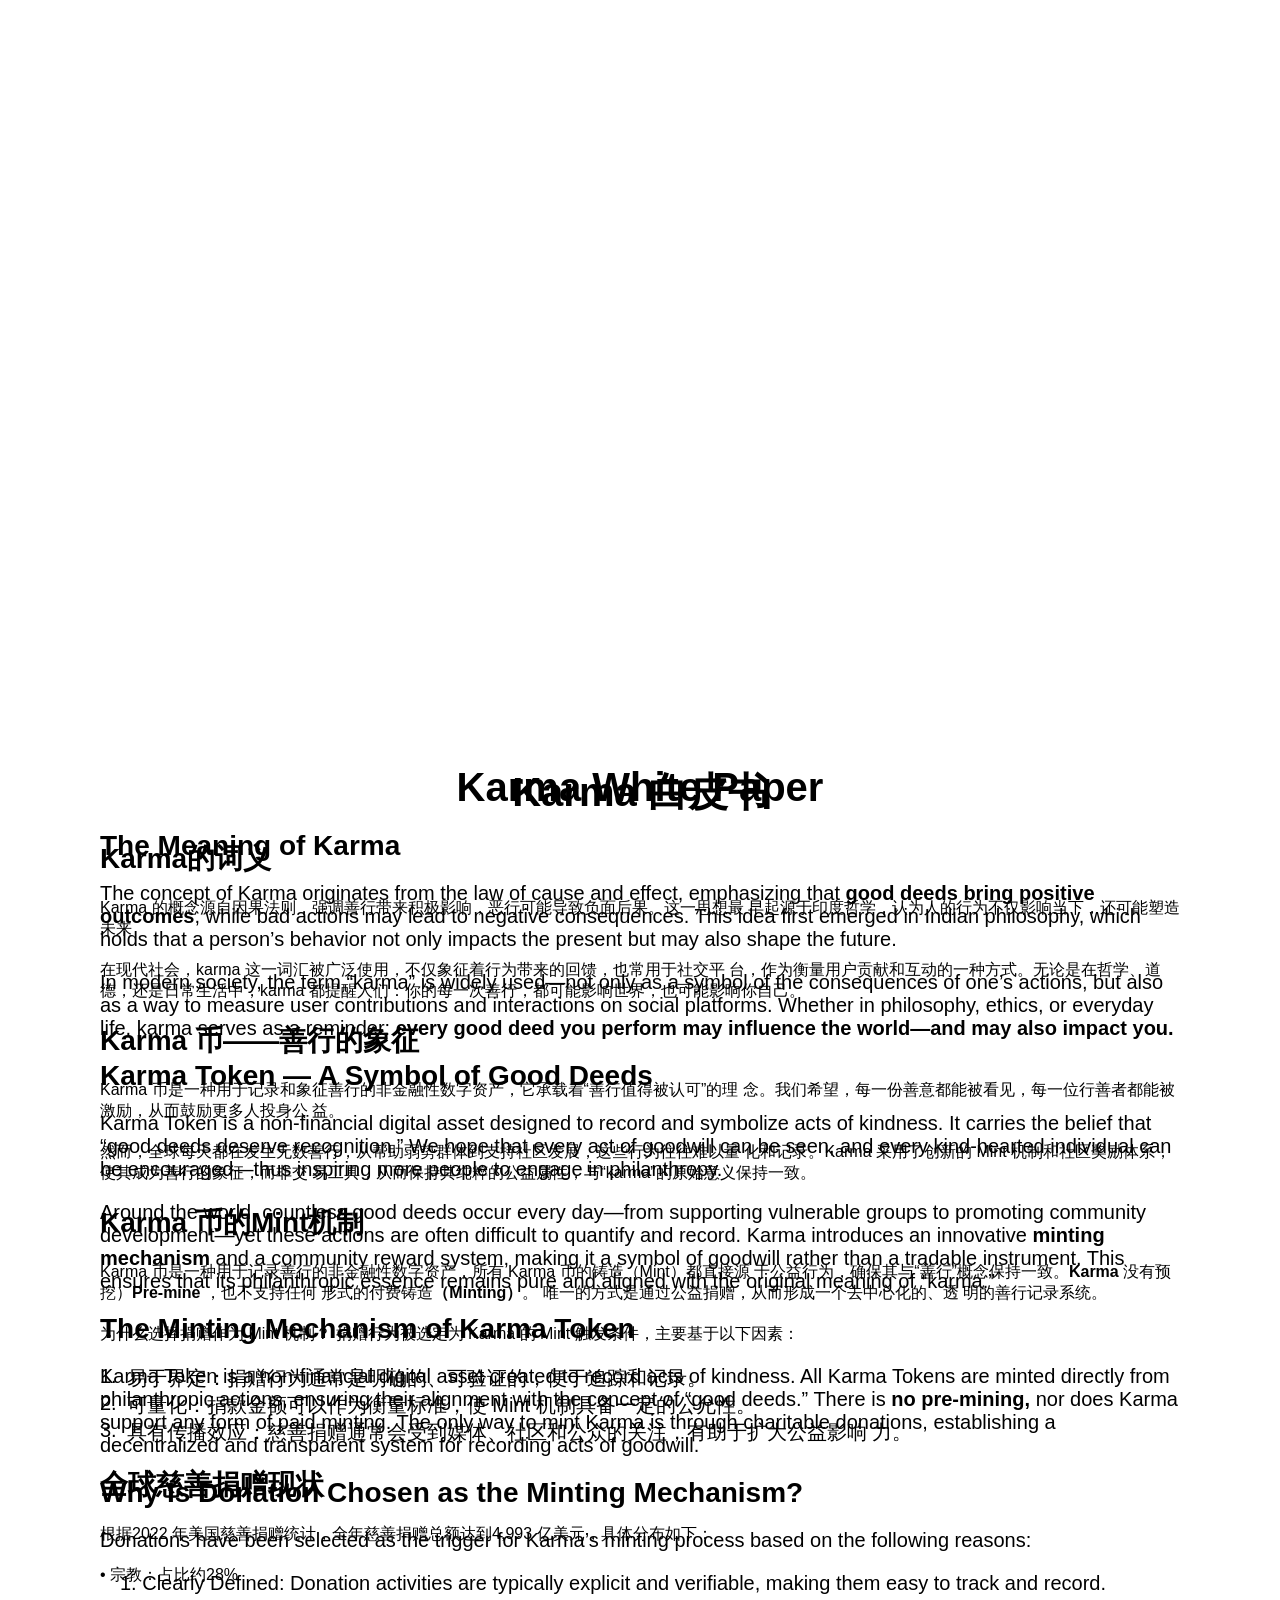
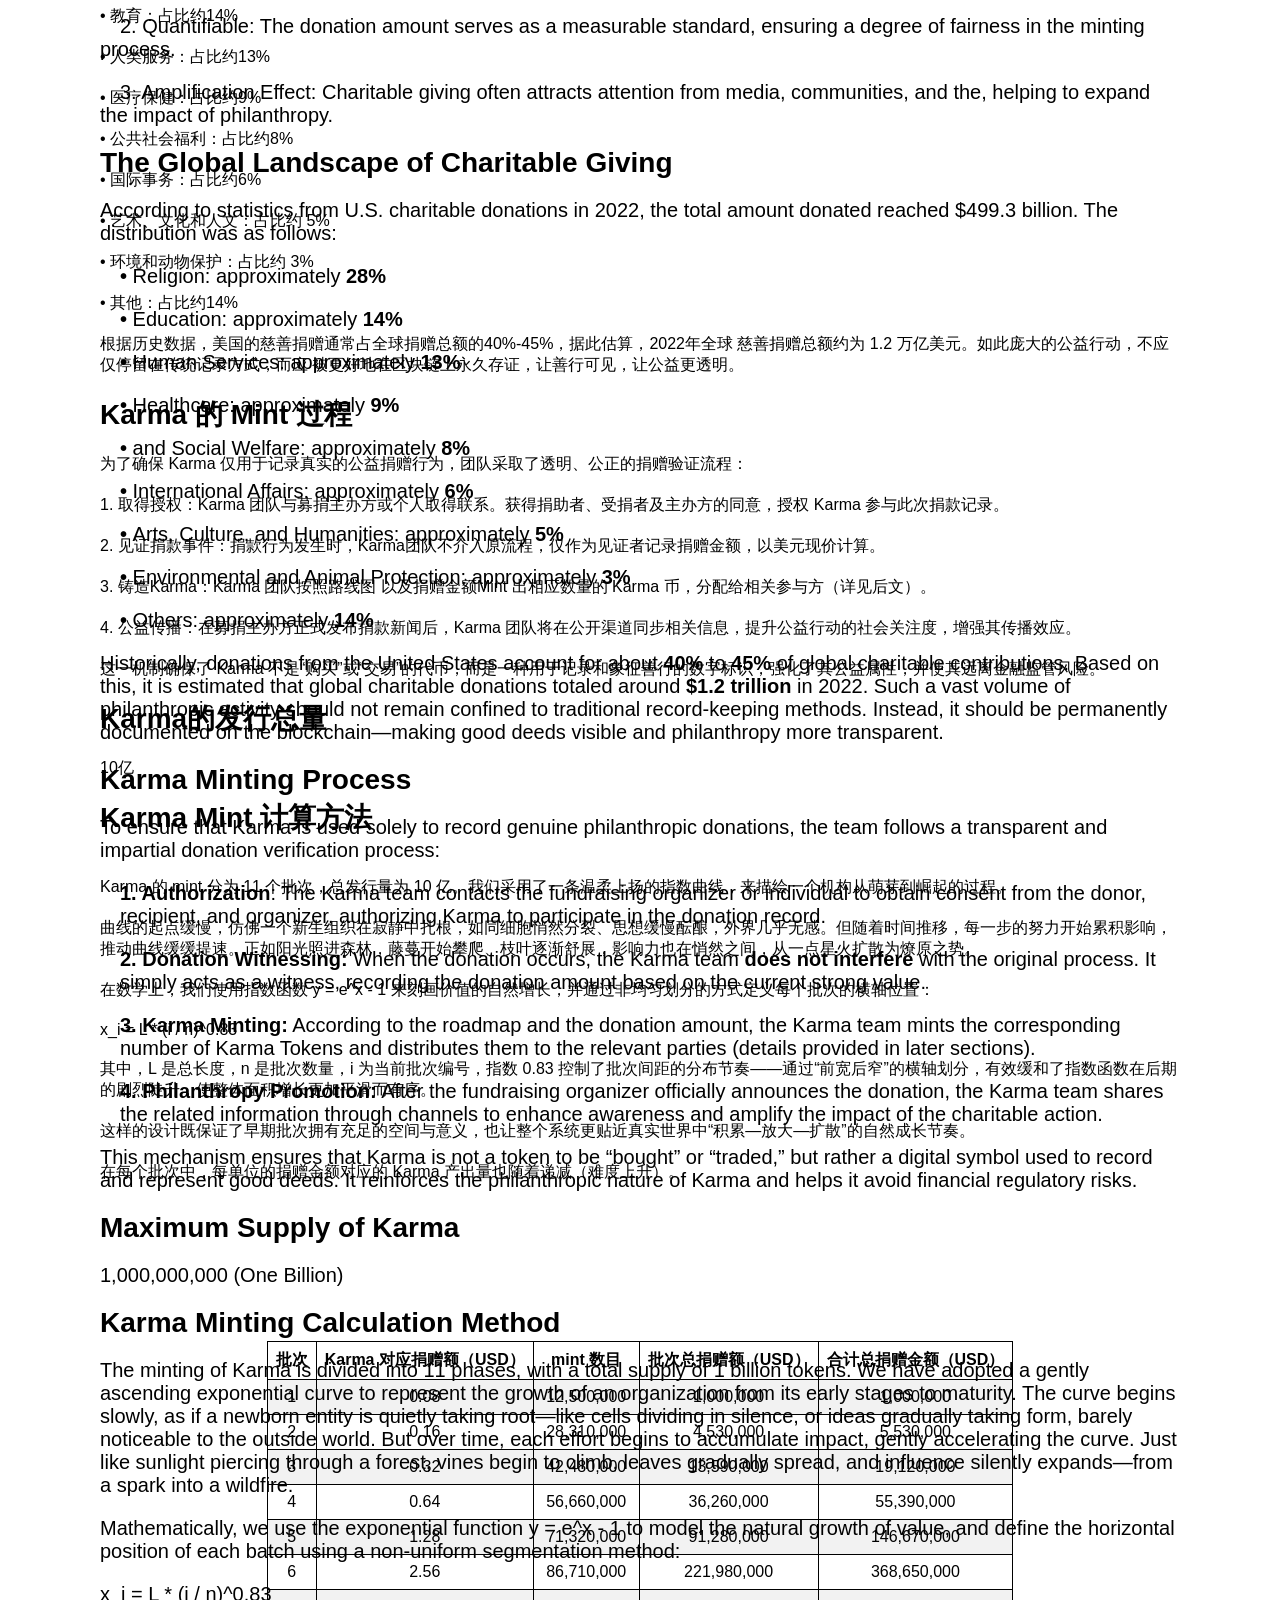
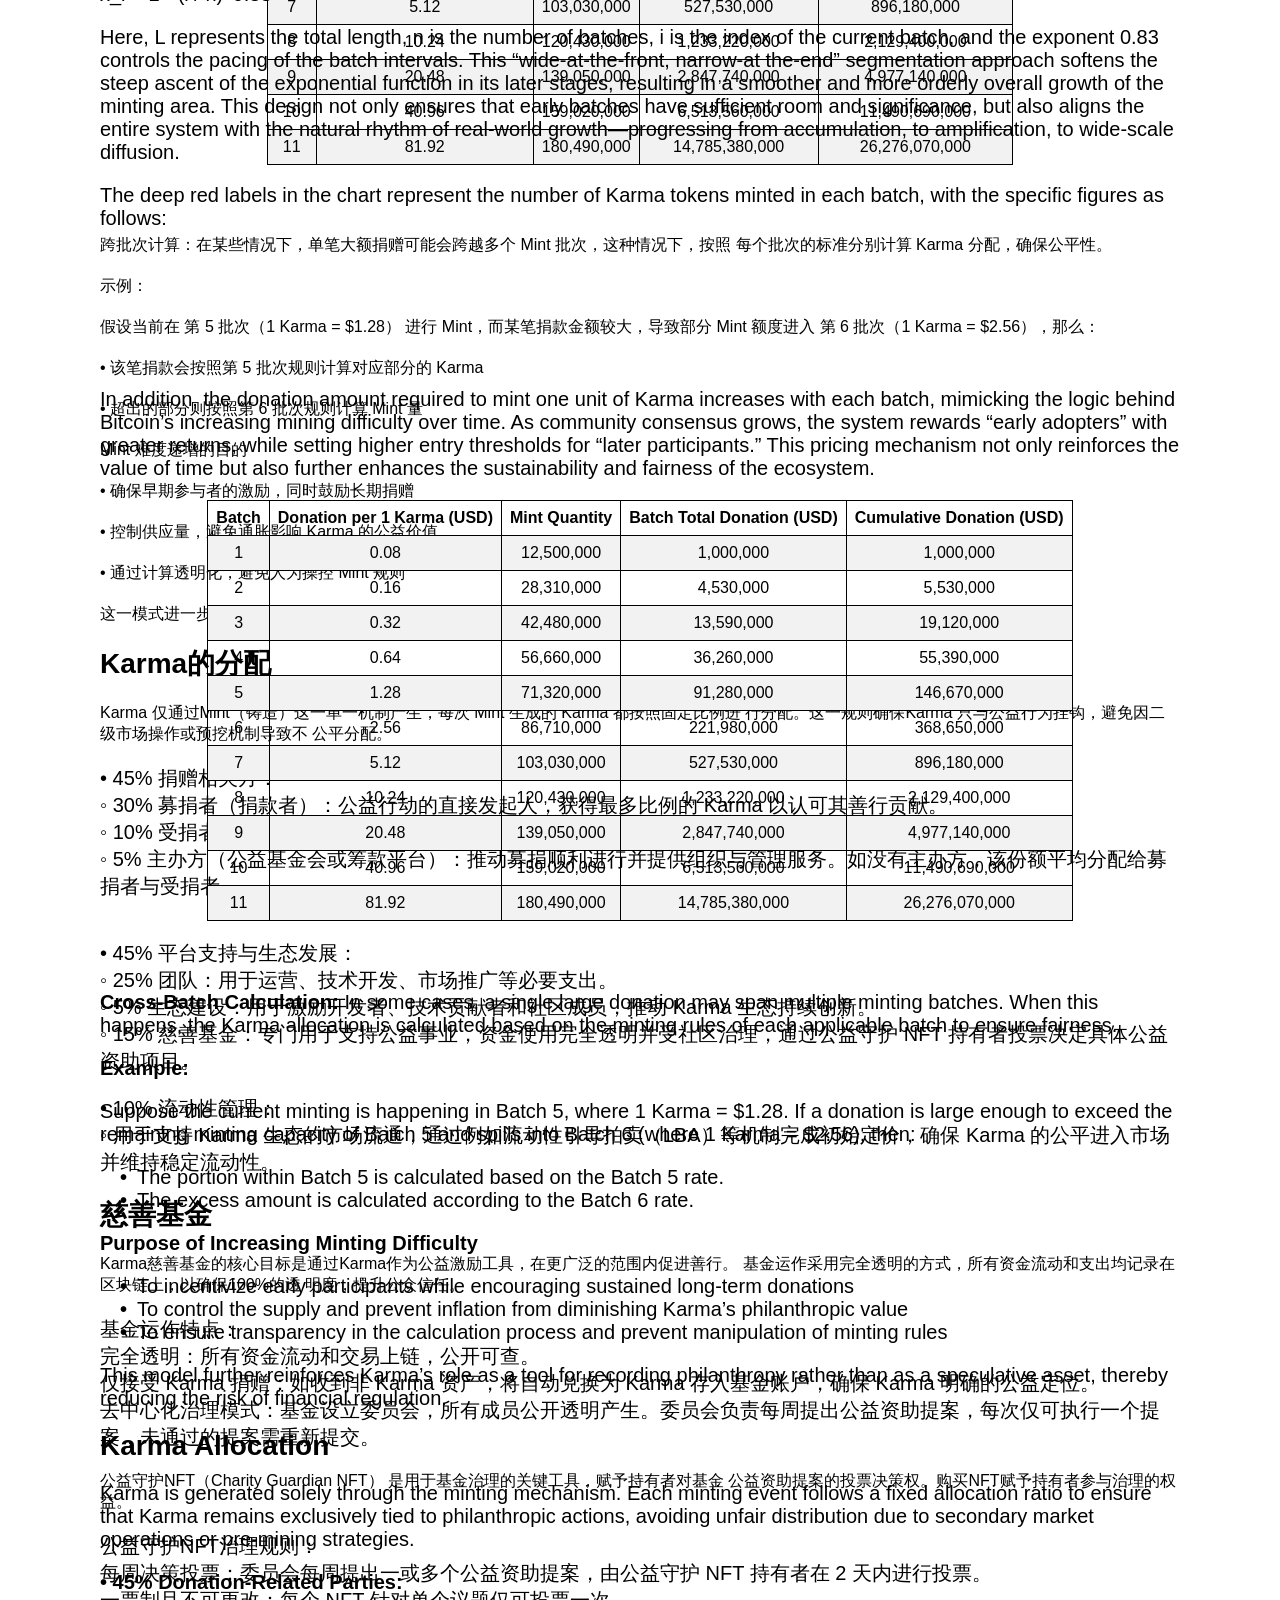
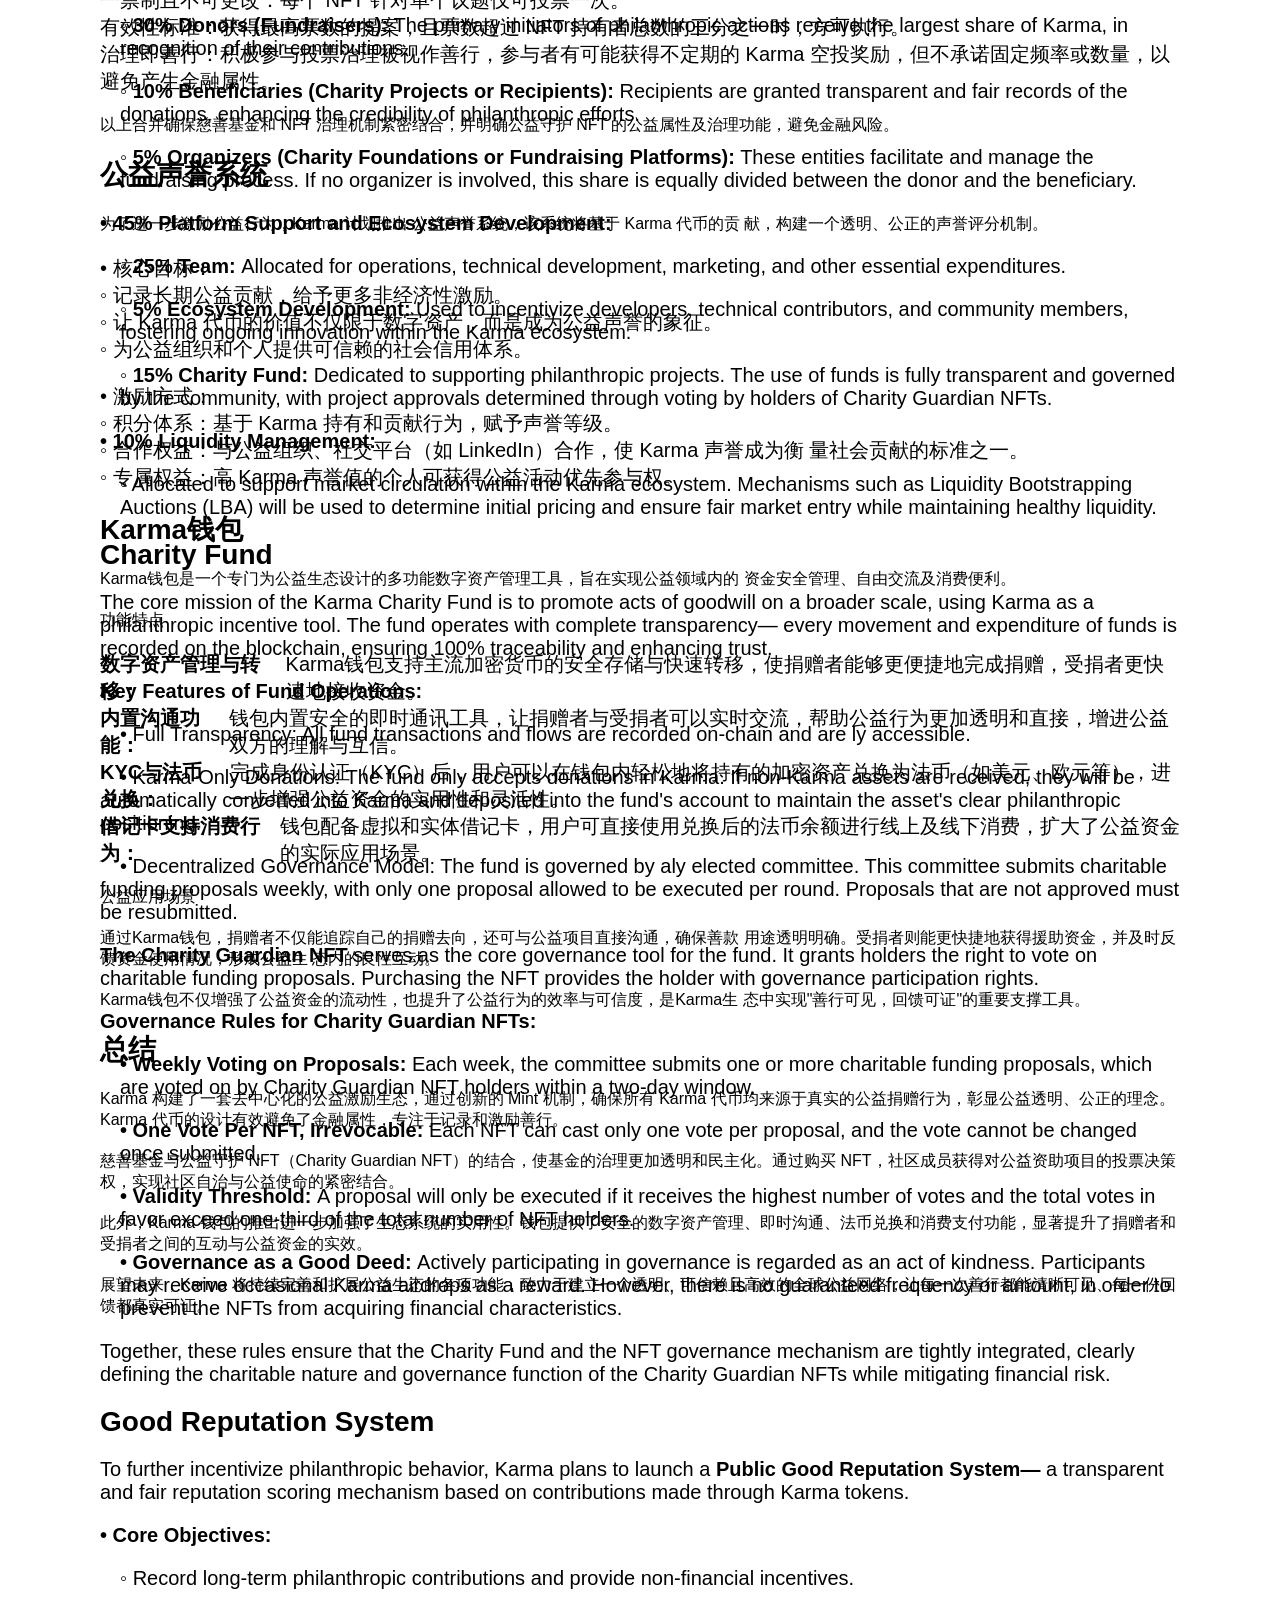
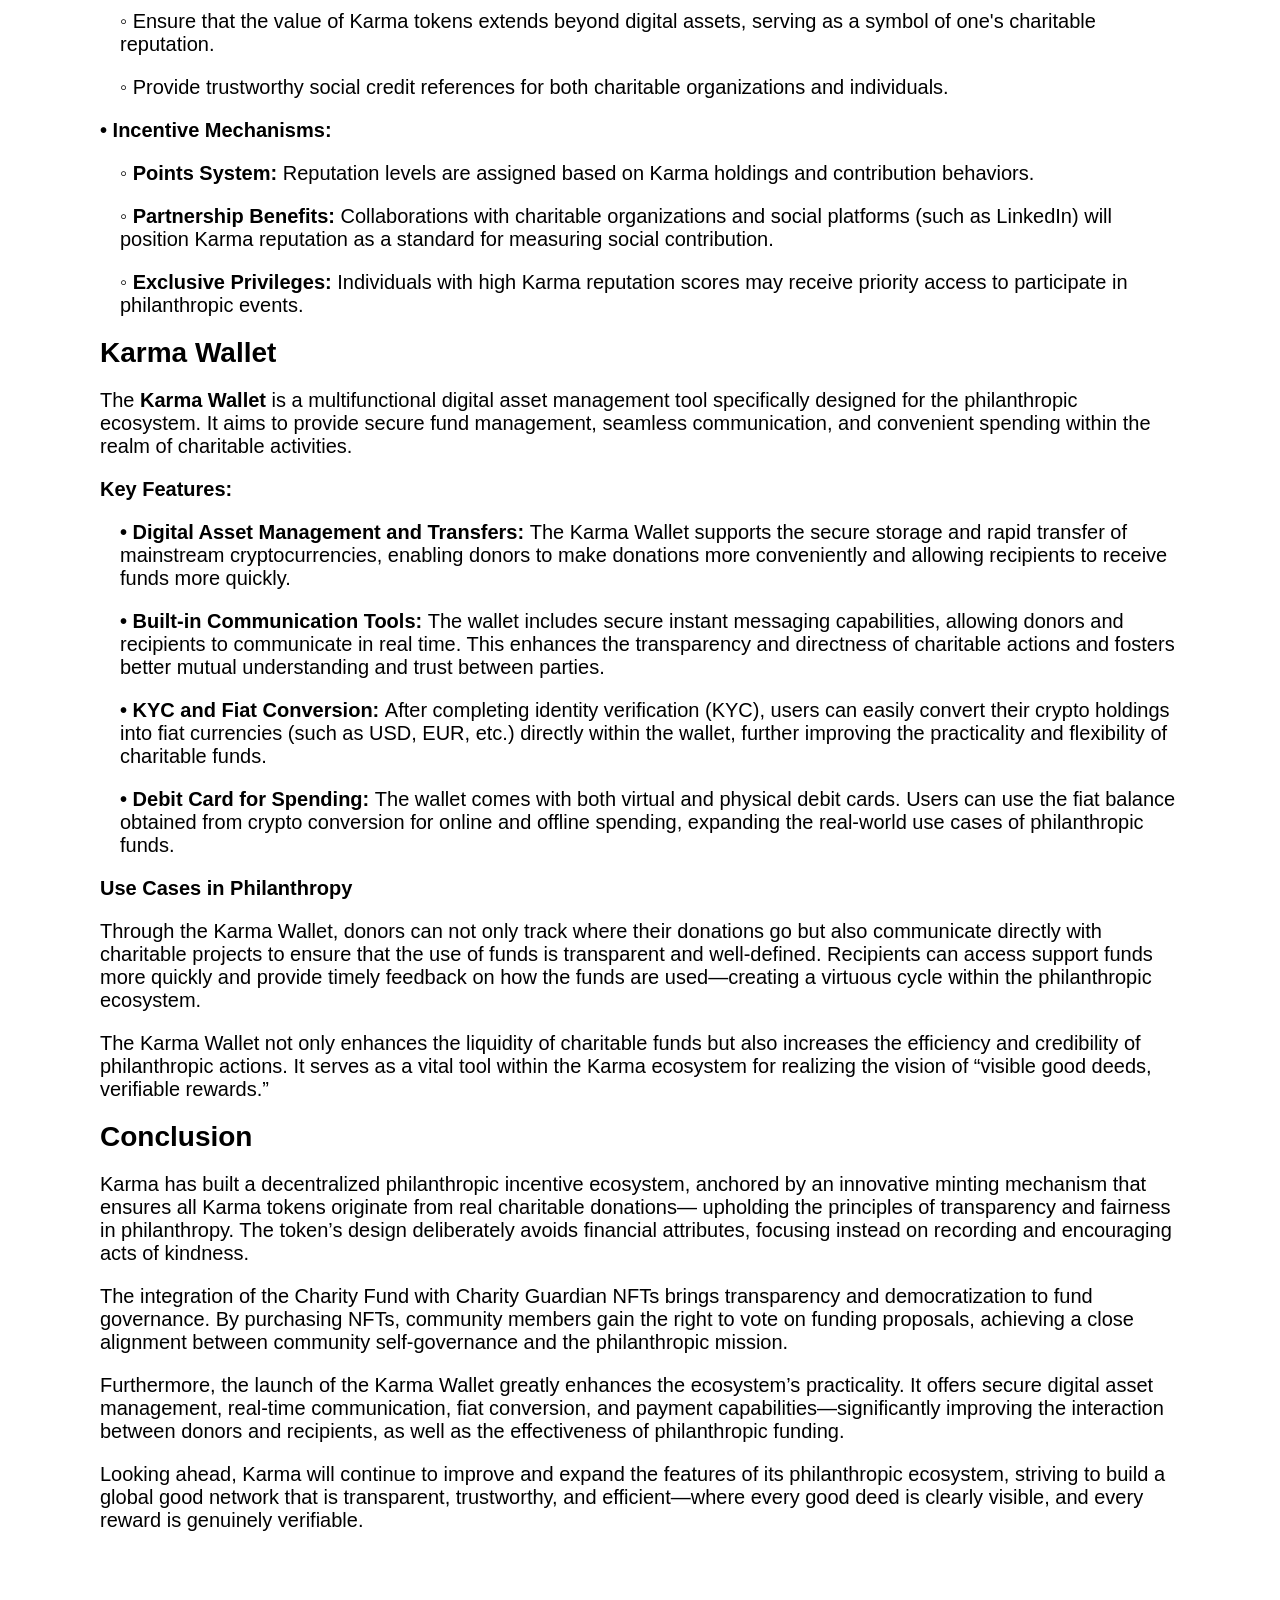
==== commit 562da6d1: "update" ====
--- a/index.html
+++ b/index.html
@@ -31,24 +31,21 @@
                 <img src="./image/background.png" alt="" loading="lazy" />
             </div>
             <div id="header">
-                <div class="logo">
-                    <a href="/index.html">
+                    <a href="/" class="logo">
                         <img src="./image/logo.png" alt="karma-logo" loading="lazy">
                     </a>
-                </div>
                 <div class="nav">
                     <div class="nav-faq">
-                        <a href="/faq/faq.html">
+                        <a href="/faq/">
                             FAQ
                         </a>
                     </div>
                     <div class="nav-language">
-                        <form>
-                            <select id="lang-switch">
-                                <option value="en">ENG</option>
-                                <option value="cn" selected>汉语</option>
-                            </select>
-                        </form>
+                        <div id="lang-toggle">Language</div>
+                        <div id="lang-submenu" class="hidden">
+                            <div data-lang="en" class="lang active">ENG</div>
+                            <div data-lang="cn" class="lang">汉语</div>
+                        </div>
                     </div>
                 </div>
             </div>
@@ -1390,10 +1387,10 @@
                 the charitable nature and governance function of the Charity
                 Guardian NFTs while mitigating financial risk.
             </p>
-            <span Good Reputation System</span>
+            <span> Good Reputation System</span>
             <p>
                 To further incentivize philanthropic behavior, Karma plans to
-                launch a <strong Good Reputation System—</strong>a
+                launch a <strong>  Public Good Reputation System— </strong> a
                 transparent and fair reputation scoring mechanism based on
                 contributions made through Karma tokens.
             </p>
--- a/style.css
+++ b/style.css
@@ -1,11 +1,11 @@
-@import url('https://fonts.cdnfonts.com/css/aceh');
+@import url('https://fonts.googleapis.com/css2?family=Roboto:ital,wght@0,400;0,500;0,700;1,400;1,500;1,700&display=swap');
 *{
     padding: 0;
     box-sizing: border-box;
     margin: 0;
 }
 html{
-    font-family: 'Aceh', sans-serif;
+    font-family: "Roboto", sans-serif;
     scroll-behavior: smooth;
 }
 body{
@@ -17,11 +17,16 @@
 }
 .pd-text{
     padding-left: 20px;
+    font-weight: 400;
 }
 .mb{
     display: none;
 }
-
+.nav-menu {
+    display: none;
+    cursor: pointer;
+    padding: 10px;
+}
 .mountain-container{
     position: relative;
     display: flex;
@@ -30,7 +35,7 @@
     justify-content: center;
     height: 100%;
     width: 100%;
-    padding: 60px 0;
+    padding: 52px 0;
 }
 .karma-content{
     display: flex;
@@ -77,6 +82,7 @@
 }
 #karma-content_en p{
     font-size: 20px;
+    font-weight: 400;
 }
 table {
     border: 1px solid black;
@@ -141,37 +147,70 @@
     gap: 20px;
 }
 #header .nav .nav-faq{
-    background: #fff;
     padding: 15px;
     border-radius: 15px;
-    height: 50px;
+    height: 100%;
 }
 #header .nav .nav-faq a{
     text-decoration: none;
+    display: flex;
+    font-weight: 700;
+    font-size: 24px;
+    align-items: center;
+    color: #fff;
+    width: 100%;
+    height: 100%;
+}
+#header .nav .nav-language{
+    position: relative;
+}
+#header .nav .nav-faq a:hover{
     color: #000;
-    width: 100%;
-    height: 100%;
-}
-#header .nav .nav-language{
-    width: 80px;
-    height: 50px;
+    transition: all .3s ease-in-out ;
+}
+#header .nav .nav-language #lang-submenu{
+    display: flex;
+    flex-direction: column;
+    align-items: start;
+    justify-content: flex-start;
+    padding: 10px;
+    height: 10vh;
+    width: 100%;
+    top: 150%;
+    z-index: 1000;
+    position: absolute;
+    box-shadow: 0 4px 8px rgba(0,0,0,0.1);
+    z-index: 100;
+    border-radius: 4px;
+}
+#header .nav .nav-language #lang-submenu.hidden{
+    display: none ;
+
+}
+#header .nav .nav-language #lang-submenu .lang{
+    font-size: 20px;
+    width: 100%;
+    cursor: pointer;
+    font-weight: 700;
+    height: 100%;
+}
+#header .nav .nav-language #lang-submenu .lang:hover,
+#header .nav .nav-language #lang-submenu .lang.active{
     color: #000;
-    border-radius: 15px;
-}
-#header .nav .nav-language form{
-    display: flex;
-    width: 100%;
-    height: 100%;
-}
-#header .nav .nav-language form #lang-switch{
-    border: none;
-    border-radius: 15px;
-    height: 100%;
-    width: 100%;
-    padding: 0 10px 0 10px;
-    outline: none;
-    font-size: 16px;
-    cursor: pointer;
+}
+#header .nav .nav-language #lang-toggle{
+    display: flex;
+    align-items: center;
+    width: 100%;
+    color: #fff;
+    font-weight: 700;
+    height: 100%;
+    font-size: 24px;
+
+}
+#header .nav .nav-language #lang-toggle:hover{
+    color: #000;
+    transition: all .3s ease-in-out ;
 }
 #container{
     width: 100%;
@@ -187,13 +226,12 @@
     display: flex;
     align-items: center;
     justify-content: space-evenly;
-    span{
-        letter-spacing: 5px;
-        font-size: 50px;
-        font-weight: 700;
-        color: #FFFFFF;
-        font-family: 'Aceh', sans-serif;                                  
-    }
+}
+#container .title span{
+    letter-spacing: 5px;
+    font-size: 50px;
+    font-weight: 700;
+    color: #FFFFFF;                               
 }
 #container .sun{
     width: 143px;
@@ -210,13 +248,13 @@
 .mountain{
     display: flex;
     width: 100%;
-    max-height: 990px;
-    position: relative;
-    margin-top: 30px;
+    height: 100%;
+    max-height: 100vh;
+    position: relative;
+    margin-top: 62px;
 }
 .mountain img{
     width: 100%;
-    filter: drop-shadow(0 0 10px white);
 }
 .mountain .road{
     position: absolute;
@@ -278,9 +316,6 @@
     .bg{
         bottom: 25%;
     }
-    .mountain-container{
-        padding: 50px 0;
-    }
     #container .sun{
         width: 133px;
         height: 133px;
@@ -348,6 +383,9 @@
     }
 }
 @media (max-width: 768px) {
+    .mountain-container{
+        padding: 30px 0 0;
+    }
     .karma-content{
         padding: 0 30px 60px ;
         top: 85%;
@@ -380,19 +418,78 @@
         width: 120px;
     }
     .road1 svg{
-        width: 90%;
+        width: 100%;
     }
 }
 @media (max-width: 640px) {
-    .pc{
-        display: none;
-    }
-    .mb{
+    .faq-container_content .faq-box .faq-box_content{
+        color: #000;
+        z-index: -10;
+    }
+    #header .nav .nav-language #lang-submenu {
         display: flex;
-    }
-    .mountain-container{
-        padding: 25px 0;
-    }
+        flex-direction: column;
+        align-items: start;
+        justify-content: flex-start;
+        padding: 10px;
+        height: 10vh;
+        background: #D9D9D9 !important;
+
+    }
+    #header {
+        padding: 0px 30px;
+        margin-top: 0 !important;
+    }
+    .category-nav {
+        display: none; 
+        position: fixed;
+        top: 0; 
+        object-fit: cover;
+        left: 0;
+        width: 100%;
+        bottom: 0;
+        height: 100%;
+        background: rgba(0, 0, 0, 0.9); 
+        flex-direction: column; 
+        align-items: center;
+        padding: 20px;
+        box-shadow: 0 4px 8px rgba(0, 0, 0, 0.2);
+        z-index: 99;
+        align-items: center;
+        justify-content: center;
+    }
+    .category-nav.visible {
+        display: flex; 
+    }
+    .category-nav div {
+        width: 100%;
+        text-align: center;
+        padding: 15px;
+        border-bottom: 1px solid rgba(255, 255, 255, 0.2);
+    }
+    .category-nav div:last-child {
+        border-bottom: none;
+    }
+    .category-nav div a {
+        color: #fff;
+        font-size: 18px;
+        text-decoration: none;
+    }
+    .category-nav div.active a {
+        color: #fff;
+        font-weight: bold;
+    }
+    .category-nav div:hover a {
+        color: #ddd;
+    }
+
+    .mountain .pc{
+        display: none !important;
+    }
+    .mountain .mb{
+        display: flex !important;
+    }
+
     #header .nav .nav-language form #lang-switch{
         font-size: 14px;
     }
@@ -405,10 +502,10 @@
     }
     .road1{
         overflow: hidden;
-        /* padding-left: 0; */
     }
     .road1 svg{
-        width: 100%;
+        padding-left: 0;
+        max-width: 100%;
     }
     .karma-content {
         top: 85%;
@@ -420,14 +517,22 @@
         width: 90px;
         height: 90px;
     }
+    table tbody tr th, td {
+        font-size: 13px !important;
+    }
 }
 @media (max-width: 450px) {
-
+    main {
+        padding-top: 20px;
+    }
+    table tbody tr th, td {
+        font-size: 9px !important;
+    }
     .pd-text{
         padding-left: 10px;
     }
     .mountain-container {
-        padding: 15px 0;
+        padding: 20px 0;
     }
     .karma-content{
         gap: 10px;
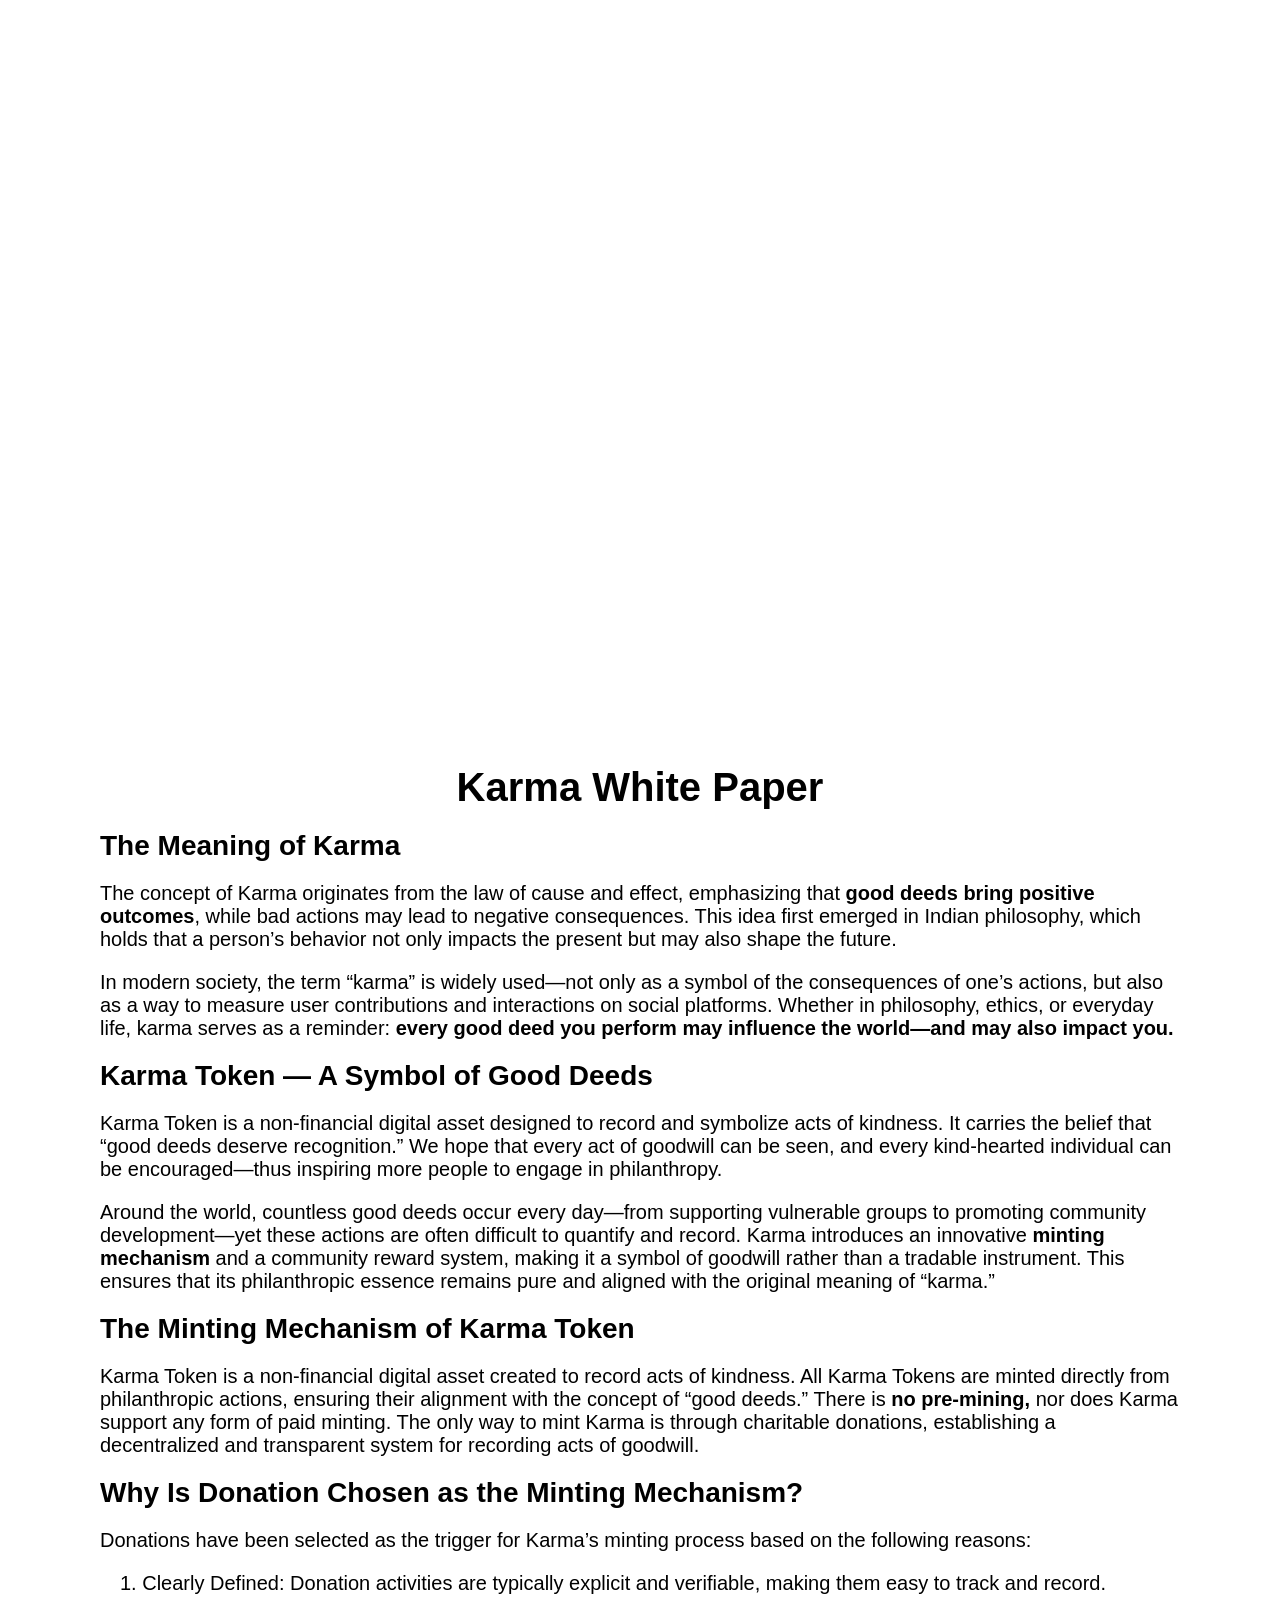
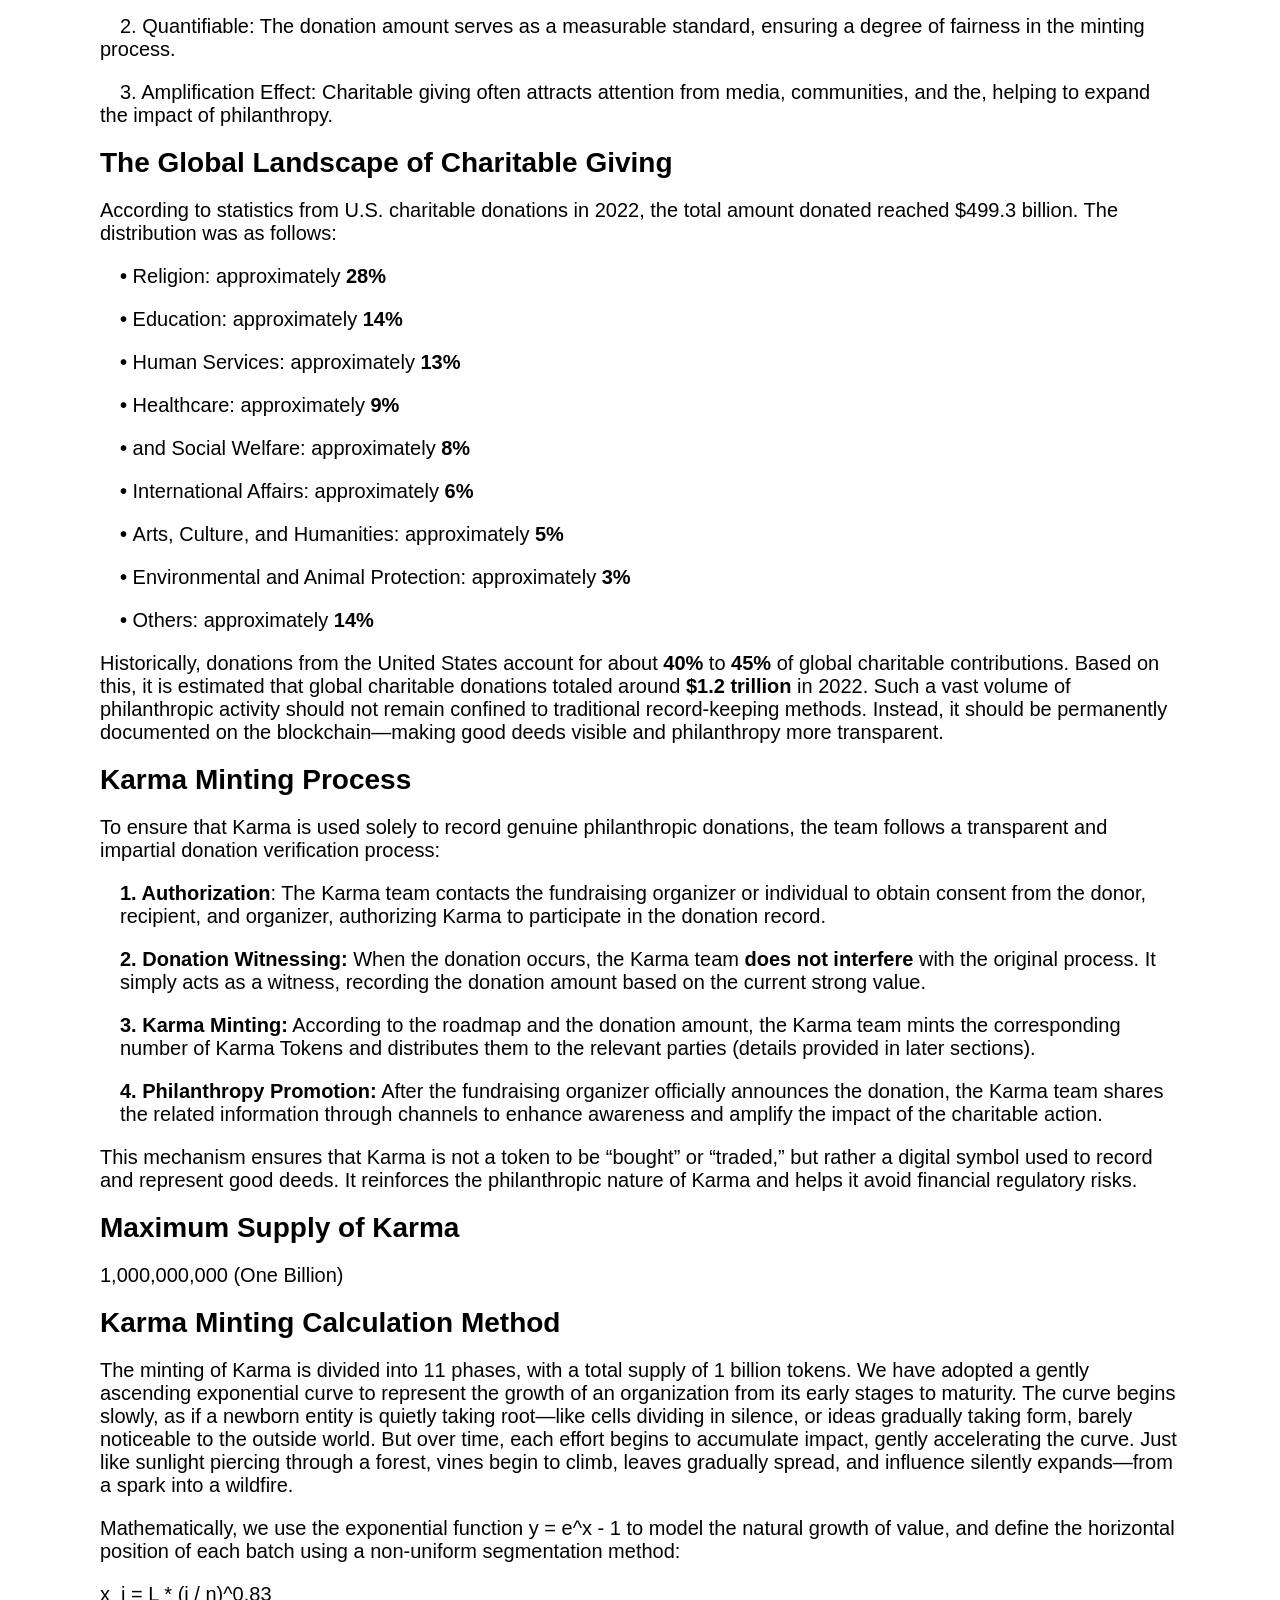
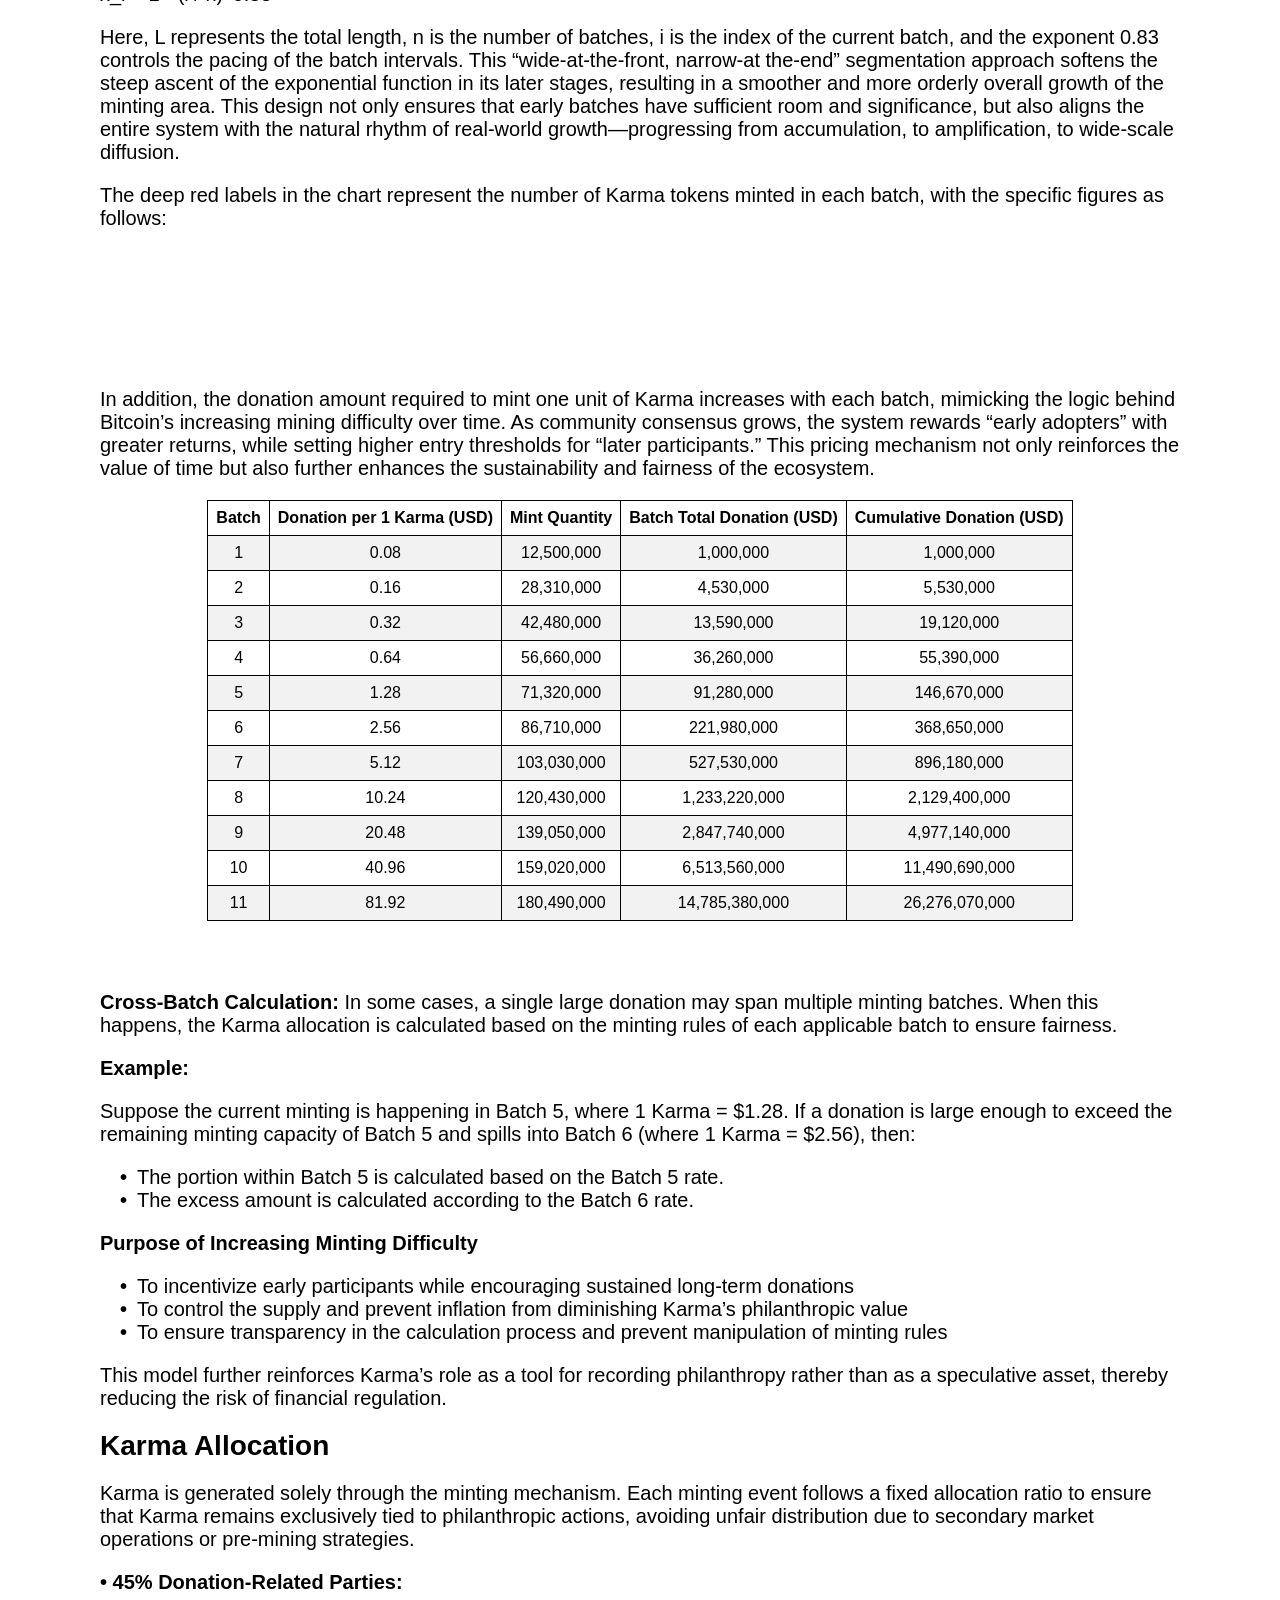
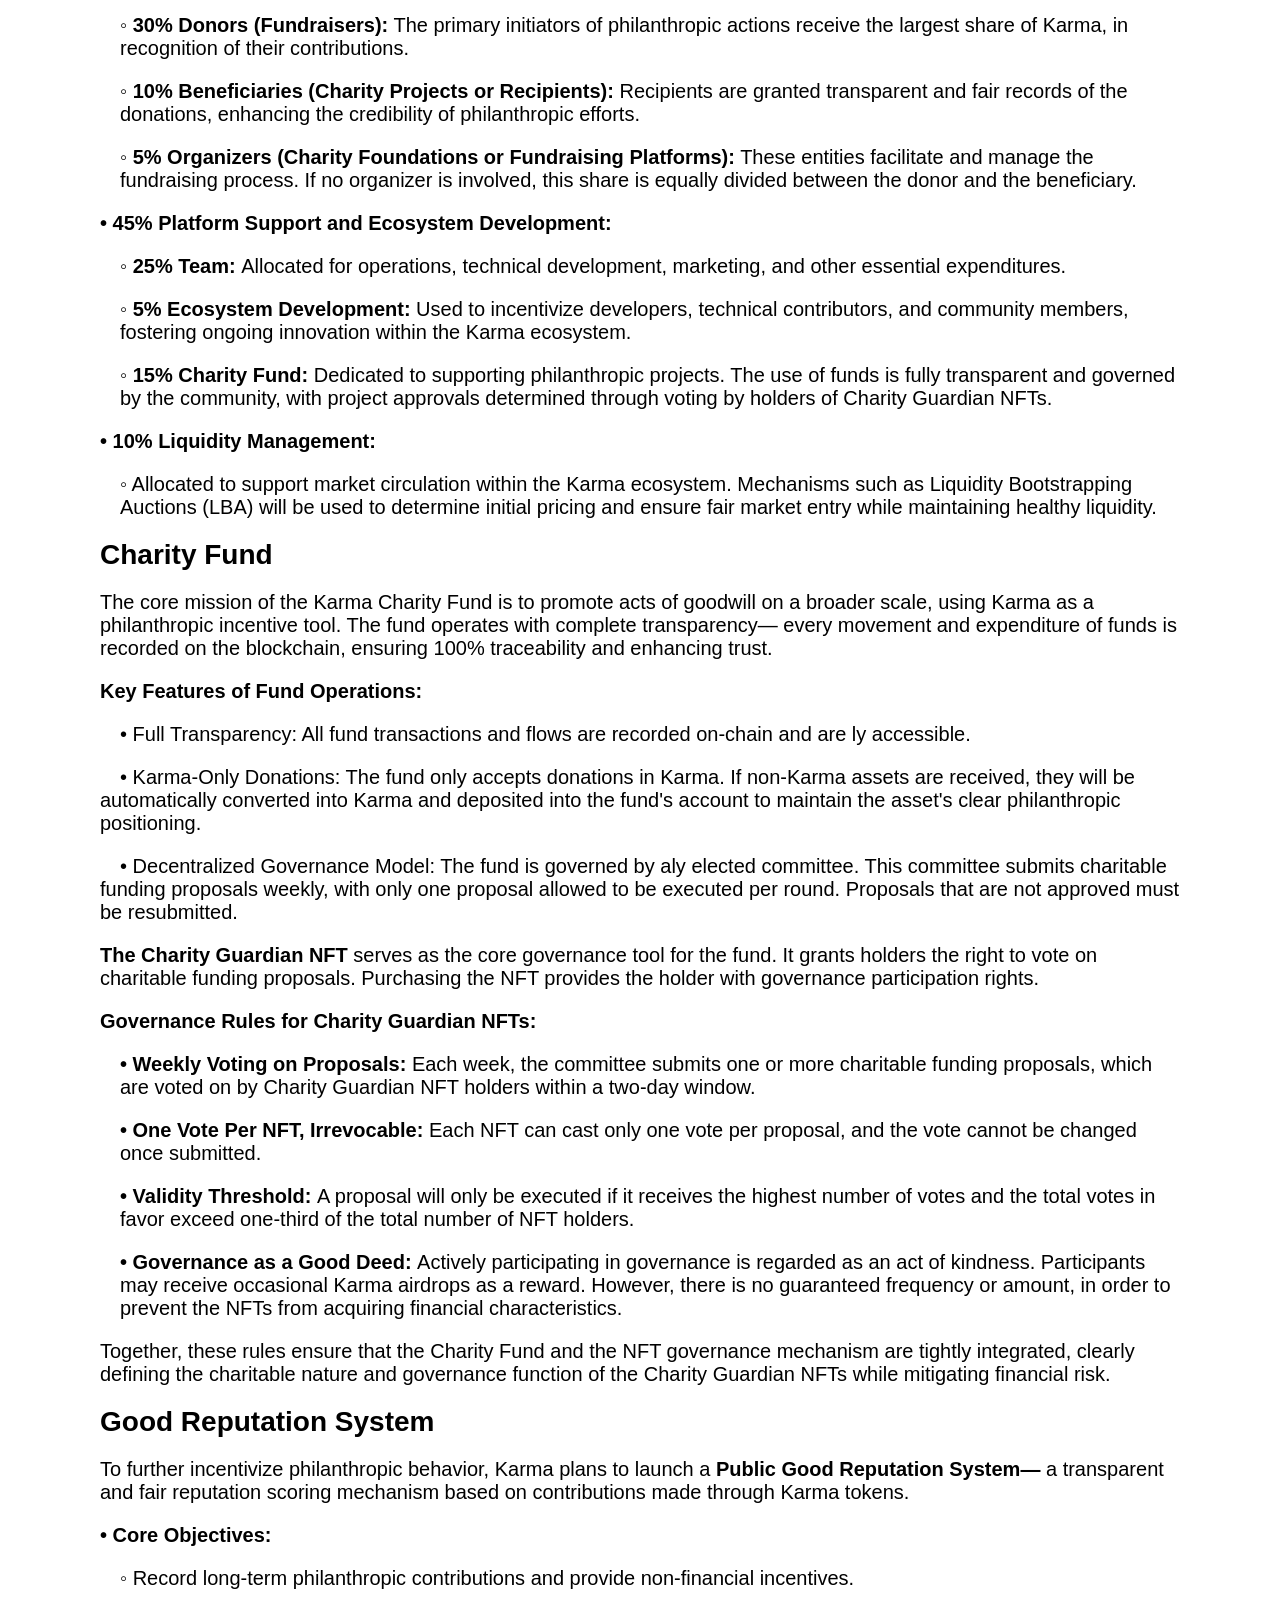
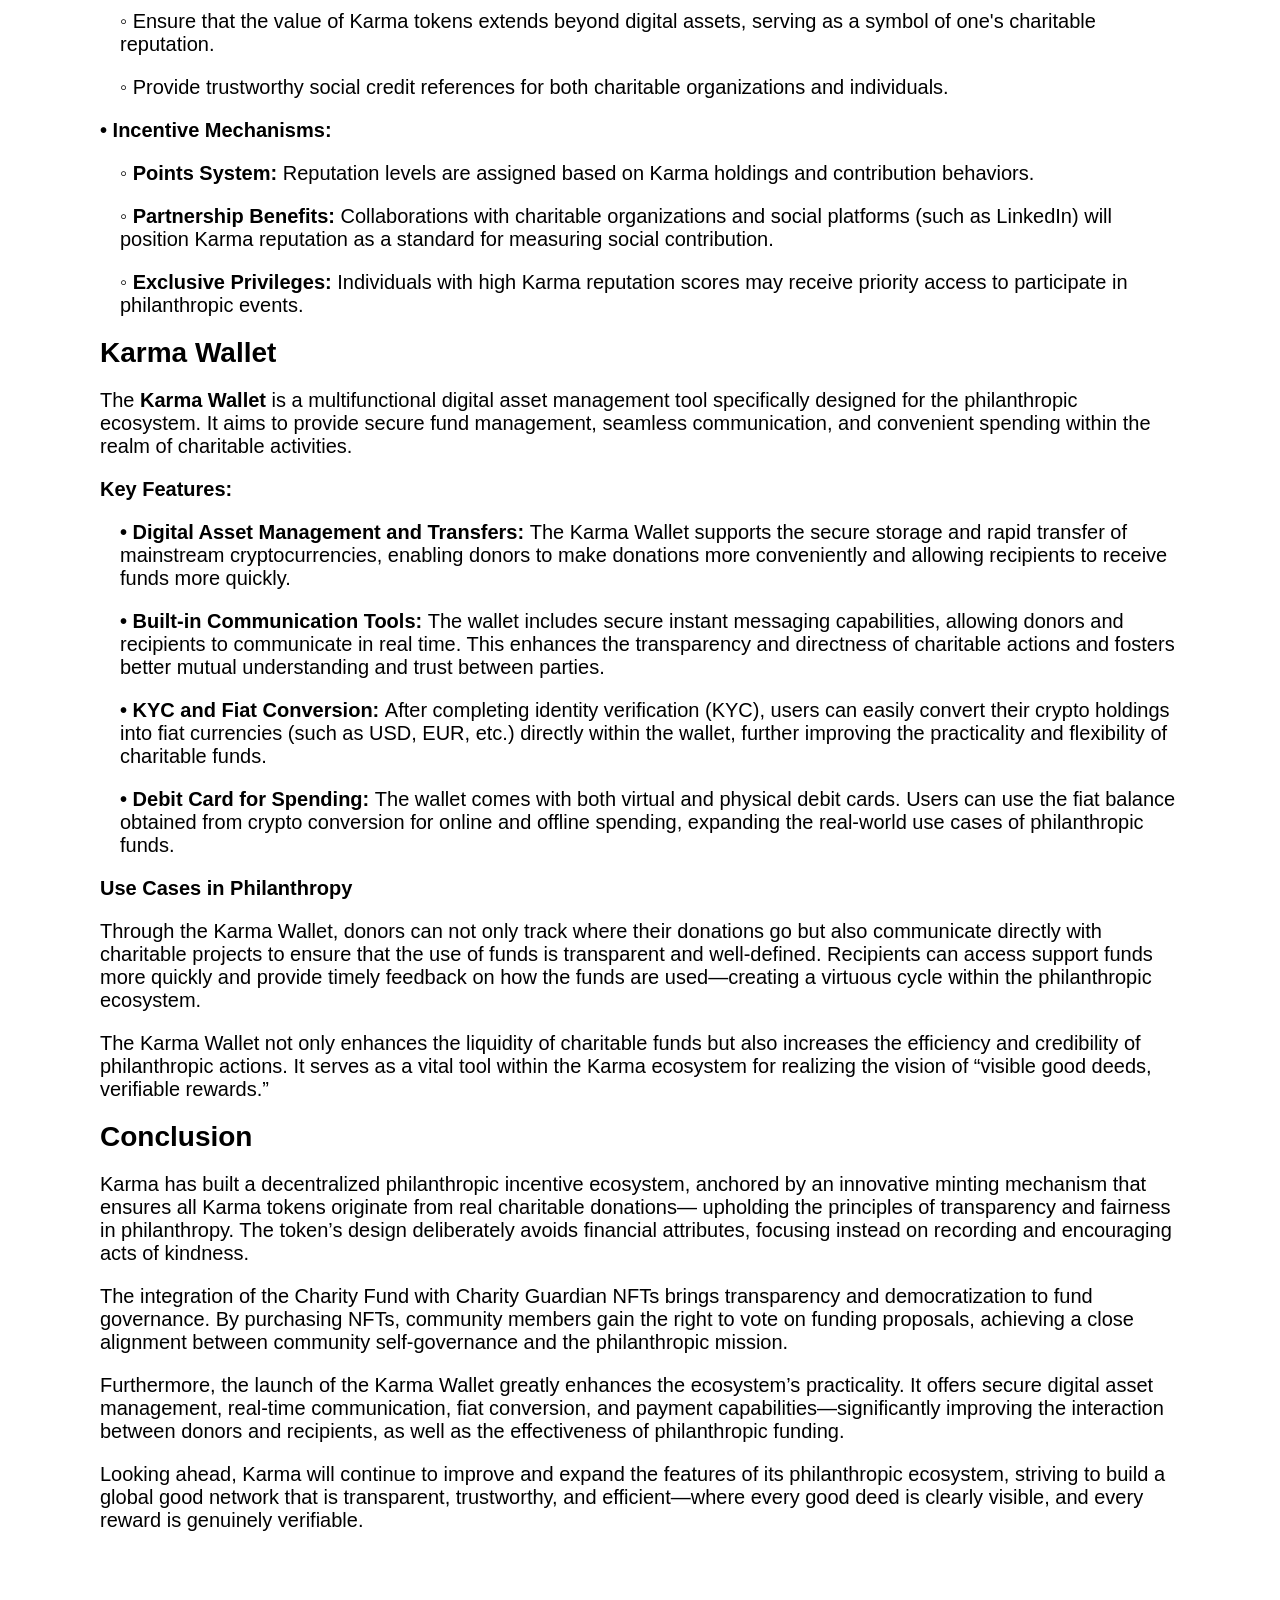
==== commit b742d031: "change img, road" ====
--- a/index.html
+++ b/index.html
@@ -435,6 +435,74 @@
                         id="svg2"
                         class="mb hidden"
                         preserveAspectRatio="none"
+                        width="696" height="688" viewBox="0 0 696 688" fill="none" xmlns="http://www.w3.org/2000/svg">
+                            <path d="M323 20.5691C325.787 12.4604 327.111 9.72234 332 6.92803L329 2.56905C322.611 6.06923 320.529 9.58274 317.5 18.5691L323 20.5691Z" fill="#747264" stroke="#747264" stroke-width="2"/>
+                            <path d="M314.5 32.5L320 33.9216L316.5 55L310.5 53L314.5 32.5Z" fill="#747264" stroke="#747264"/>
+                            <path d="M308.5 90.5L313 68.5L307 66.5L303 88.5L308.5 90.5Z" fill="#747264" stroke="#747264"/>
+                            <path d="M300.262 124L305.762 103L300.262 101.5L295 122.5L300.262 124Z" fill="#747264" stroke="#747264"/>
+                            <path d="M287.743 153L296.243 135.5L291 133L282.243 149.5L287.743 153Z" fill="#747264" stroke="#747264"/>
+                            <path d="M280.438 162.402C279.071 160.254 277.367 160.148 276 158C270.691 162.802 269.42 164.531 263.5 166L266.5 171.5C273.061 170.604 274.716 167.827 280.438 162.402Z" fill="#747264" stroke="#747264"/>
+                            <path d="M254.586 174.5L252 169.5C245.228 171.038 242.993 172.679 237.93 179.5L242.5 183C246.567 176.653 248.17 176.236 254.586 174.5Z" fill="#747264" stroke="#747264"/>
+                            <path d="M233 195L227.5 191.5C220.74 198.758 222.144 199.303 222 209.5L228.5 210C229.085 201.832 227.896 200.439 233 195Z" fill="#747264" stroke="#747264"/>
+                            <path d="M240 240L244.5 236C238.755 232.425 235.79 229 231.79 222L226.5 224.5C230.885 231.347 233.681 235.508 240 240Z" fill="#747264" stroke="#747264"/>
+                            <path d="M264 259L252.5 243L248.083 247L259 263L264 259Z" fill="#747264" stroke="#747264"/>
+                            <path d="M279 286.5L270 269L265 272.408L274 289.5L279 286.5Z" fill="#747264" stroke="#747264"/>
+                            <path d="M292 318.44L284.5 299.5L279 301.786L286.5 320.787L292 318.44Z" fill="#747264" stroke="#747264"/>
+                            <path d="M296.259 354L302.5 352L296.259 333.5L290.5 335.5L296.259 354Z" fill="#747264" stroke="#747264"/>
+                            <path d="M307 366.5L301.5 368.5L308.5 387.5L314 386L307 366.5Z" fill="#747264" stroke="#747264"/>
+                            <path d="M321.579 419L327.5 415.5C322.795 409.379 320.066 406.981 317.5 399L311 401.222C313.599 409.163 316.736 412.449 321.579 419Z" fill="#747264" stroke="#747264"/>
+                            <path d="M341 444.625L345.5 440.417C340.202 435.579 337.691 433.475 333.5 426.417L328 429.625C331.633 436.175 335.067 439.002 341 444.625Z" fill="#747264" stroke="#747264"/>
+                            <path d="M362 462L365.5 456.5C359.295 453.671 358.478 453.345 353.5 447.5L348.5 451.5C353.332 456.732 355.671 458.569 362 462Z" fill="#747264" stroke="#747264"/>
+                            <path d="M384 476.5L387 471C381.122 467.553 380.5 466.5 373.5 462L370 467C378 472 377 472 384 476.5Z" fill="#747264" stroke="#747264"/>
+                            <path d="M409 490.5L410.714 484.315C404.259 481.899 402.025 481.002 397 477L393.355 482.315C398.292 486.617 401.342 488.27 409 490.5Z" fill="#747264" stroke="#747264"/>
+                            <path d="M434.033 496.684L435 491.5L420.5 487.5L418.5 493L434.033 496.684Z" fill="#747264" stroke="#747264"/>
+                            <path d="M442 498.861L457 503L458 497.285L444 493.5L442 498.861Z" fill="#747264" stroke="#747264"/>
+                            <path d="M464.5 505.434L466.5 500.5L482 506.719L480 512.219L464.5 505.434Z" fill="#747264" stroke="#747264"/>
+                            <path d="M488.145 516L492 510.5C497.442 515.188 499.149 515.988 505.5 518.5L502.772 524.892C496.231 521.857 493.89 520.242 488.145 516Z" fill="#747264" stroke="#747264"/>
+                            <path d="M528.541 534.5L530 528.5C523.941 526.55 520.395 525.876 514.5 522.5L512 528.241C517.922 531.66 522.506 532.589 528.541 534.5Z" fill="#747264" stroke="#747264"/>
+                            <path d="M553.5 539.5L554.332 534C548.031 532.13 544.001 531.388 537.5 530.5L536.5 536.5C542.9 537.011 547.086 537.673 553.5 539.5Z" fill="#747264" stroke="#747264"/>
+                            <path d="M576 548.5L579 543.462C573.216 539.827 569.449 537.477 563 536L561 541.5C567 543.462 570.286 544.82 576 548.5Z" fill="#747264" stroke="#747264"/>
+                            <path d="M600.012 559.816L602 554.5C596.056 552.207 592.895 551.381 587 548L584.317 552.851C590.35 556.601 593.795 558.035 600.012 559.816Z" fill="#747264" stroke="#747264"/>
+                            <path d="M625.168 567.304L625.973 561.5L610.74 557.196L609.184 563L625.168 567.304Z" fill="#747264" stroke="#747264"/>
+                            <path d="M633.975 569.19L635.341 563.5C641.574 565.473 644.811 566.744 650.901 567.786L650.12 573C643.703 572.341 640.16 571.551 633.975 569.19Z" fill="#747264" stroke="#747264"/>
+                            <path d="M659.451 575.345L660.086 569.631C666.681 570.576 670.557 572.044 676.451 574.393L675.402 579.631C669.173 577.53 665.679 576.613 659.451 575.345Z" fill="#747264" stroke="#747264"/>
+                            <path d="M682.197 582.361L684 577C692.466 581.888 696.154 583.909 693.385 588.133L688.27 594.291L685 589.467C687.615 586.346 688.348 584.903 682.197 582.361Z" fill="#747264" stroke="#747264"/>
+                            <path d="M681 596V591H665V596H681Z" fill="#747264" stroke="#747264"/>
+                            <path d="M656 595.571V590.5H640V595.571H656Z" fill="#747264" stroke="#747264"/>
+                            <path d="M615 594.5V589.5L631 590V595L615 594.5Z" fill="#747264" stroke="#747264"/>
+                            <path d="M606 594V589.5H590V594H606Z" fill="#747264" stroke="#747264"/>
+                            <path d="M581 594.5V589.5H565V594.5H581Z" fill="#747264" stroke="#747264"/>
+                            <path d="M556.5 595V590C549.678 590.311 546.95 590.565 540.5 592.5L541.5 597.5C547.752 595.348 550 595.337 556.5 595Z" fill="#747264" stroke="#747264"/>
+                            <path d="M531.5 600L529.5 595C522.79 596.337 520.76 599.052 515 602L518 607C523.839 604.09 525.16 601.393 531.5 600Z" fill="#747264" stroke="#747264"/>
+                            <path d="M509 613L505.5 608.5L492 617.5L494.249 622.5L509 613Z" fill="#747264" stroke="#747264"/>
+                            <path d="M472.704 636.591C478.505 633.418 481.314 631.453 487 627.5L484 623C478.17 626.664 476.44 628.917 470.5 632L472.704 636.591Z" fill="#747264" stroke="#747264"/>
+                            <path d="M464.189 641.952L461.689 638C455.59 641.229 452.926 642.683 446.689 645L448.394 649.5C454.733 647.119 458.194 645.473 464.189 641.952Z" fill="#747264" stroke="#747264"/>
+                            <path d="M440.587 653.81L438.5 649C432.957 651.757 430.38 653.749 424.5 655L426 659.5C431.433 658.028 434.645 656.744 440.587 653.81Z" fill="#747264" stroke="#747264"/>
+                            <path d="M417 663L415.417 658C409.397 660.006 407.508 661.168 401 662L401.847 667C407.877 666.061 410.814 665.204 417 663Z" fill="#747264" stroke="#747264"/>
+                            <path d="M391 671L389.5 665.5C383.236 667.202 381.477 669.741 375.5 670L376 675C381.827 674.844 384.649 672.505 391 671Z" fill="#747264" stroke="#747264"/>
+                            <path d="M366 677.242L365.673 672C359.626 673.12 356.203 673.558 350 673.747L350.327 678.989C356.433 679.078 359.864 678.63 366 677.242Z" fill="#747264" stroke="#747264"/>
+                            <path d="M325 681V676.188C330.705 675.836 333.746 675.319 340.5 674L341 679.25C334.424 680.539 330.942 680.932 325 681Z" fill="#747264" stroke="#747264"/>
+                            <path d="M317 682.5V677C310.366 678.046 306.647 678.861 300 678.5V683.794C306.483 684.249 310.221 683.638 317 682.5Z" fill="#747264" stroke="#747264"/>
+                            <path d="M291 684.5V679L275 680V685.5L291 684.5Z" fill="#747264" stroke="#747264"/>
+                            <path d="M266.561 686V680.5H250.478V686H266.561Z" fill="#747264" stroke="#747264"/>
+                            <path d="M241.581 686.5V681H225.841V686.5H241.581Z" fill="#747264" stroke="#747264"/>
+                            <path d="M216.602 687.5V682H200.519V687.5H216.602Z" fill="#747264" stroke="#747264"/>
+                            <path d="M191.965 687.5V682H175.198V687.5H191.965Z" fill="#747264" stroke="#747264"/>
+                            <path d="M166.643 687.5V682H150.561V687.5H166.643Z" fill="#747264" stroke="#747264"/>
+                            <path d="M142.006 687.5V681.5H125.239V687.5H142.006Z" fill="#747264" stroke="#747264"/>
+                            <path d="M116.685 686.5V680.5L100.26 680V686L116.685 686.5Z" fill="#747264" stroke="#747264"/>
+                            <path d="M92.0473 685.5V680H75.6226V685.5H92.0473Z" fill="#747264" stroke="#747264"/>
+                            <path d="M67.0677 684.5V679L50.643 677.5L50.3008 683.5L67.0677 684.5Z" fill="#747264" stroke="#747264"/>
+                            <path d="M42.0883 683V677.5L25.3213 677V682.5L42.0883 683Z" fill="#747264" stroke="#747264"/>
+                            <path d="M17.1093 681.5V676V675.5H0.68457V681.5H17.1093Z" fill="#747264" stroke="#747264"/>
+                            </svg>
+                            
+                            
+                            
+                        <!-- <svg 
+                        id="svg2"
+                        class="mb hidden"
+                        preserveAspectRatio="none"
                         width="1017" height="688" viewBox="0 0 1017 688" fill="none" xmlns="http://www.w3.org/2000/svg">
                             <path d="M472 21C476.081 12.678 479.841 9.86785 487 7L484 1.5C474.644 5.09229 470.936 8.77721 466.5 18L472 21Z" fill="#747264" stroke="#747264" stroke-width="2"/>
                             <path d="M461.5 31L467.5 32.5L461.5 55L455.5 54L461.5 31Z" fill="#747264" stroke="#747264" stroke-width="1"/>
@@ -495,7 +563,7 @@
                             <path d="M98 684.5V679L74 677.5L73.5 683.5L98 684.5Z" fill="#747264" stroke="#747264" stroke-width="1"/>
                             <path d="M61.5 683V677.5L37 677V682.5L61.5 683Z" fill="#747264" stroke="#747264" stroke-width="1"/>
                             <path d="M25 681.5V676V675.5H1V681.5H25Z" fill="#747264" stroke="#747264" stroke-width="1"/>
-                        </svg>
+                        </svg> -->
                         <span id="percentage-text" style="position: absolute; font-size: 20px; font-family: Aceh; color: white; pointer-events: none;"></span>
                     </div>
                 </div>
--- a/style.css
+++ b/style.css
@@ -63,9 +63,9 @@
     width: 100%;
 }
 .karma-content_img{
-    width: 50%;
+    width: 60%;
     height: 50%;
-    margin: 50px 0;
+    margin: 50px auto;
 }
 .karma-content_img img{
     width: 100%;
@@ -83,6 +83,9 @@
 #karma-content_en p{
     font-size: 20px;
     font-weight: 400;
+}
+#karma-content_cn ul li {
+    font-size: 16px;
 }
 table {
     border: 1px solid black;
@@ -119,7 +122,7 @@
 }
 #header .logo{
     width: 105px;
-    height: 80px;
+    height: 100%;
     position: relative;
     animation: moveHeader 1.5s;
     cursor: pointer;
@@ -174,7 +177,8 @@
     align-items: start;
     justify-content: flex-start;
     padding: 10px;
-    height: 10vh;
+    gap: 10px;
+    height: fit-content;
     width: 100%;
     top: 150%;
     z-index: 1000;
@@ -182,6 +186,7 @@
     box-shadow: 0 4px 8px rgba(0,0,0,0.1);
     z-index: 100;
     border-radius: 4px;
+    background: #D9D9D9 !important;
 }
 #header .nav .nav-language #lang-submenu.hidden{
     display: none ;
@@ -251,7 +256,7 @@
     height: 100%;
     max-height: 100vh;
     position: relative;
-    margin-top: 62px;
+    margin-top: 30px;
 }
 .mountain img{
     width: 100%;
@@ -313,6 +318,13 @@
     display: none;
 }
 @media (max-width: 1440px){
+    #header {
+        padding: 0 53px 0 72px;
+        position: relative;
+    }
+    #header .logo{
+        width: 80px;
+    }
     .bg{
         bottom: 25%;
     }
@@ -323,6 +335,7 @@
     .mountain{
         margin-top: 20px;
         overflow: hidden;
+        max-height: 90vh;
     }
     #container .title{
         gap: 5rem;
@@ -335,35 +348,89 @@
     }
 }
 @media (max-width: 1200px) {
+    main{
+        padding-top: 42px;
+    }
+    .nav .nav-faq a,
+    .nav-language #lang-toggle{
+        font-size: 22px !important;
+    }
+    .nav-language #lang-submenu .lang{
+        font-size: 20px !important;
+    } 
     .karma-content{
         padding: 0 60px 60px ;
     }
-    #header .logo {
-        padding-top: 10px;
-    }
     #container .title{
-        width: 65%;
-        span{
-            letter-spacing: 4px;
-            font-size: 36px;
-            font-weight: 700;
-            color: #FFFFFF;
-        }
+        width: 60%;
+    }
+    #container .title span{
+        letter-spacing: 4px;
+        font-size: 32px;
+        font-weight: 700;
+        color: #FFFFFF;
+    }
+    #container .sun{
+        width: 115px;
+        height: 115px;
+    }
+    #header .logo{
+        width: 70px;
     }
     .bg{
         bottom: 25%;
     }
+    .mountain{
+        max-height: 80vh;
+    }
+    .mountain-container{
+        padding: 32px 0;
+    }
 }
 @media (max-width: 990px){
+    main{
+        padding-top: 32px;
+    }
+    .karma-content h1{
+        font-size: 36px;
+    }
+    .karma-content ul li {
+        font-size: 16px !important;
+    }
+    .karma-content ul {
+        font-size: 16px !important;
+    }
+    .karma-content{
+        gap: 15px;
+    }
+    .karma-content p {
+        font-size: 16px !important;
+    }
+    .karma-content .strong {
+        font-size: 16px !important;
+    }
+    .karma-content span {
+        font-size: 22px !important;
+    }
+    .karma-content_img{
+        width: 80%;
+    }
+    .nav .nav-faq a,
+    .nav-language #lang-toggle{
+        font-size: 20px !important;
+    }
+    .nav-language #lang-submenu .lang{
+        font-size: 18px !important;
+    } 
     #header {
         padding: 0 40px;
     }
+    #header .logo{
+        width: 65px;
+    }
     #container .sun{
-        width: 100px;
-        height: 100px;
-    }
-    #header .logo{
-        width: 85px;
+        width: 90px;
+        height: 90px;
     }
     .mountain-container {
         padding: 30px 0;
@@ -371,15 +438,22 @@
     .karma-content{
         top: 80%;
     }
-}
-@media (max-width: 900px){
+    #container .title{
+        width: 55%;
+    }
+    #container .title span{
+        letter-spacing: 4px;
+        font-size: 28px;
+        font-weight: 700;
+        color: #FFFFFF;
+    }
+    .mountain{
+        max-height: 55vh;
+    }
+}
+@media (max-width: 868px){
     .karma-content{
         top: 72%;
-    }
-}
-@media (max-width: 820px){
-    .karma-content{
-        top: 70%;
     }
 }
 @media (max-width: 768px) {
@@ -422,10 +496,18 @@
     }
 }
 @media (max-width: 640px) {
-    .faq-container_content .faq-box .faq-box_content{
-        color: #000;
-        z-index: -10;
-    }
+    svg text{
+        font-size: 21px;
+        font-weight: bold;
+    }
+    .nav .nav-faq a,
+    .nav-language #lang-toggle{
+        font-size: 18px !important;
+    }
+    .nav-language #lang-submenu .lang{
+        font-size: 16px !important;
+    } 
+
     #header .nav .nav-language #lang-submenu {
         display: flex;
         flex-direction: column;
@@ -440,49 +522,6 @@
         padding: 0px 30px;
         margin-top: 0 !important;
     }
-    .category-nav {
-        display: none; 
-        position: fixed;
-        top: 0; 
-        object-fit: cover;
-        left: 0;
-        width: 100%;
-        bottom: 0;
-        height: 100%;
-        background: rgba(0, 0, 0, 0.9); 
-        flex-direction: column; 
-        align-items: center;
-        padding: 20px;
-        box-shadow: 0 4px 8px rgba(0, 0, 0, 0.2);
-        z-index: 99;
-        align-items: center;
-        justify-content: center;
-    }
-    .category-nav.visible {
-        display: flex; 
-    }
-    .category-nav div {
-        width: 100%;
-        text-align: center;
-        padding: 15px;
-        border-bottom: 1px solid rgba(255, 255, 255, 0.2);
-    }
-    .category-nav div:last-child {
-        border-bottom: none;
-    }
-    .category-nav div a {
-        color: #fff;
-        font-size: 18px;
-        text-decoration: none;
-    }
-    .category-nav div.active a {
-        color: #fff;
-        font-weight: bold;
-    }
-    .category-nav div:hover a {
-        color: #ddd;
-    }
-
     .mountain .pc{
         display: none !important;
     }
@@ -494,7 +533,7 @@
         font-size: 14px;
     }
     #header .logo{
-        width: 70px;
+        width: 55px;
     }
     .mountain .road{
         left: 0%;
@@ -507,8 +546,29 @@
         padding-left: 0;
         max-width: 100%;
     }
+    .karma-content{
+        gap: 12px !important;
+    }
+    .karma-content ul li {
+        font-size: 14px !important;
+    }
+    .karma-content ul {
+        font-size: 14px !important;
+    }
+    .karma-content p {
+        font-size: 14px !important;
+    }
+    .karma-content .strong {
+        font-size: 14px !important;
+    }
+    .karma-content span {
+        font-size: 18px !important;
+    }
+    .karma-content_img{
+        width: 100%;
+    }
     .karma-content {
-        top: 85%;
+        top: 90%;
     }
     #container .title span{
         font-size: 24px;
@@ -522,6 +582,16 @@
     }
 }
 @media (max-width: 450px) {
+    .nav .nav-faq a,
+    .nav-language #lang-toggle{
+        font-size: 16px !important;
+    }
+    .nav-language #lang-submenu .lang{
+        font-size: 14px !important;
+    } 
+    .karma-content {
+        top: 88%;
+    }
     main {
         padding-top: 20px;
     }
@@ -538,22 +608,22 @@
         gap: 10px;
     }
     .karma-content h1{
-        font-size: 36px;
-    }
-    .karma-content span{
-        font-size: 20px;
-    }
-    .karma-content p{
-        font-size: 14px;
-    }
-    #karma-content_en p{
-        font-size: 18px;
+        font-size: 30px;
+    }
+    .karma-content ul li {
+        font-size: 13px !important;
     }
     .karma-content ul {
-        font-size: 18px;
-    }
-    #karma-content_en ul li{
-        font-size: 18px;
+        font-size: 13px !important;
+    }
+    .karma-content p {
+        font-size: 13px !important;
+    }
+    .karma-content .strong {
+        font-size: 13px !important;
+    }
+    .karma-content span {
+        font-size: 16px !important;
     }
     #header{
         height: 55px;
@@ -578,12 +648,10 @@
     #container .title{
         width: 100%;
         gap: 5rem;
-        span{
-            letter-spacing: 3px;
-            font-size: 28px;
-            font-weight: 700;
-            color: #FFFFFF;
-        }
+    }
+    #container .title span{
+        letter-spacing: 3px;
+        color: #FFFFFF;
     }
     .mountain .road{
         top: 3.5%;
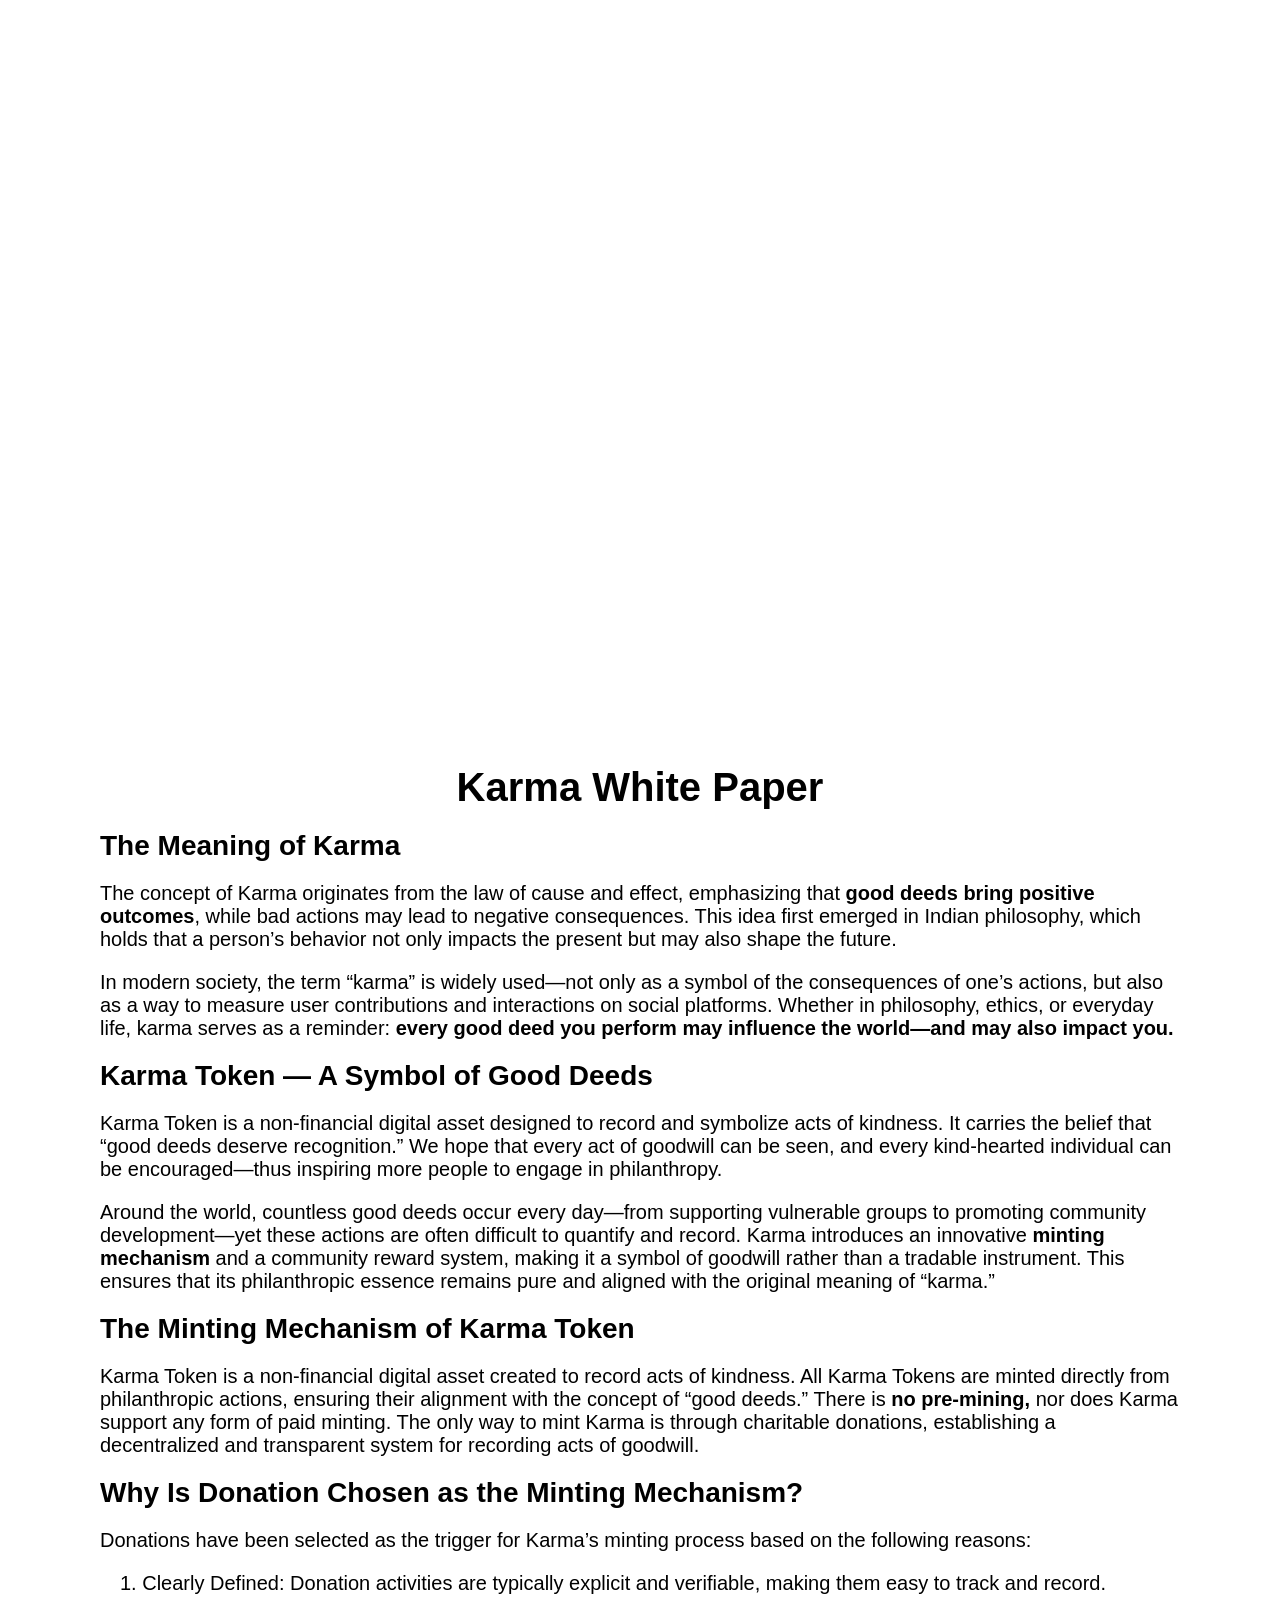
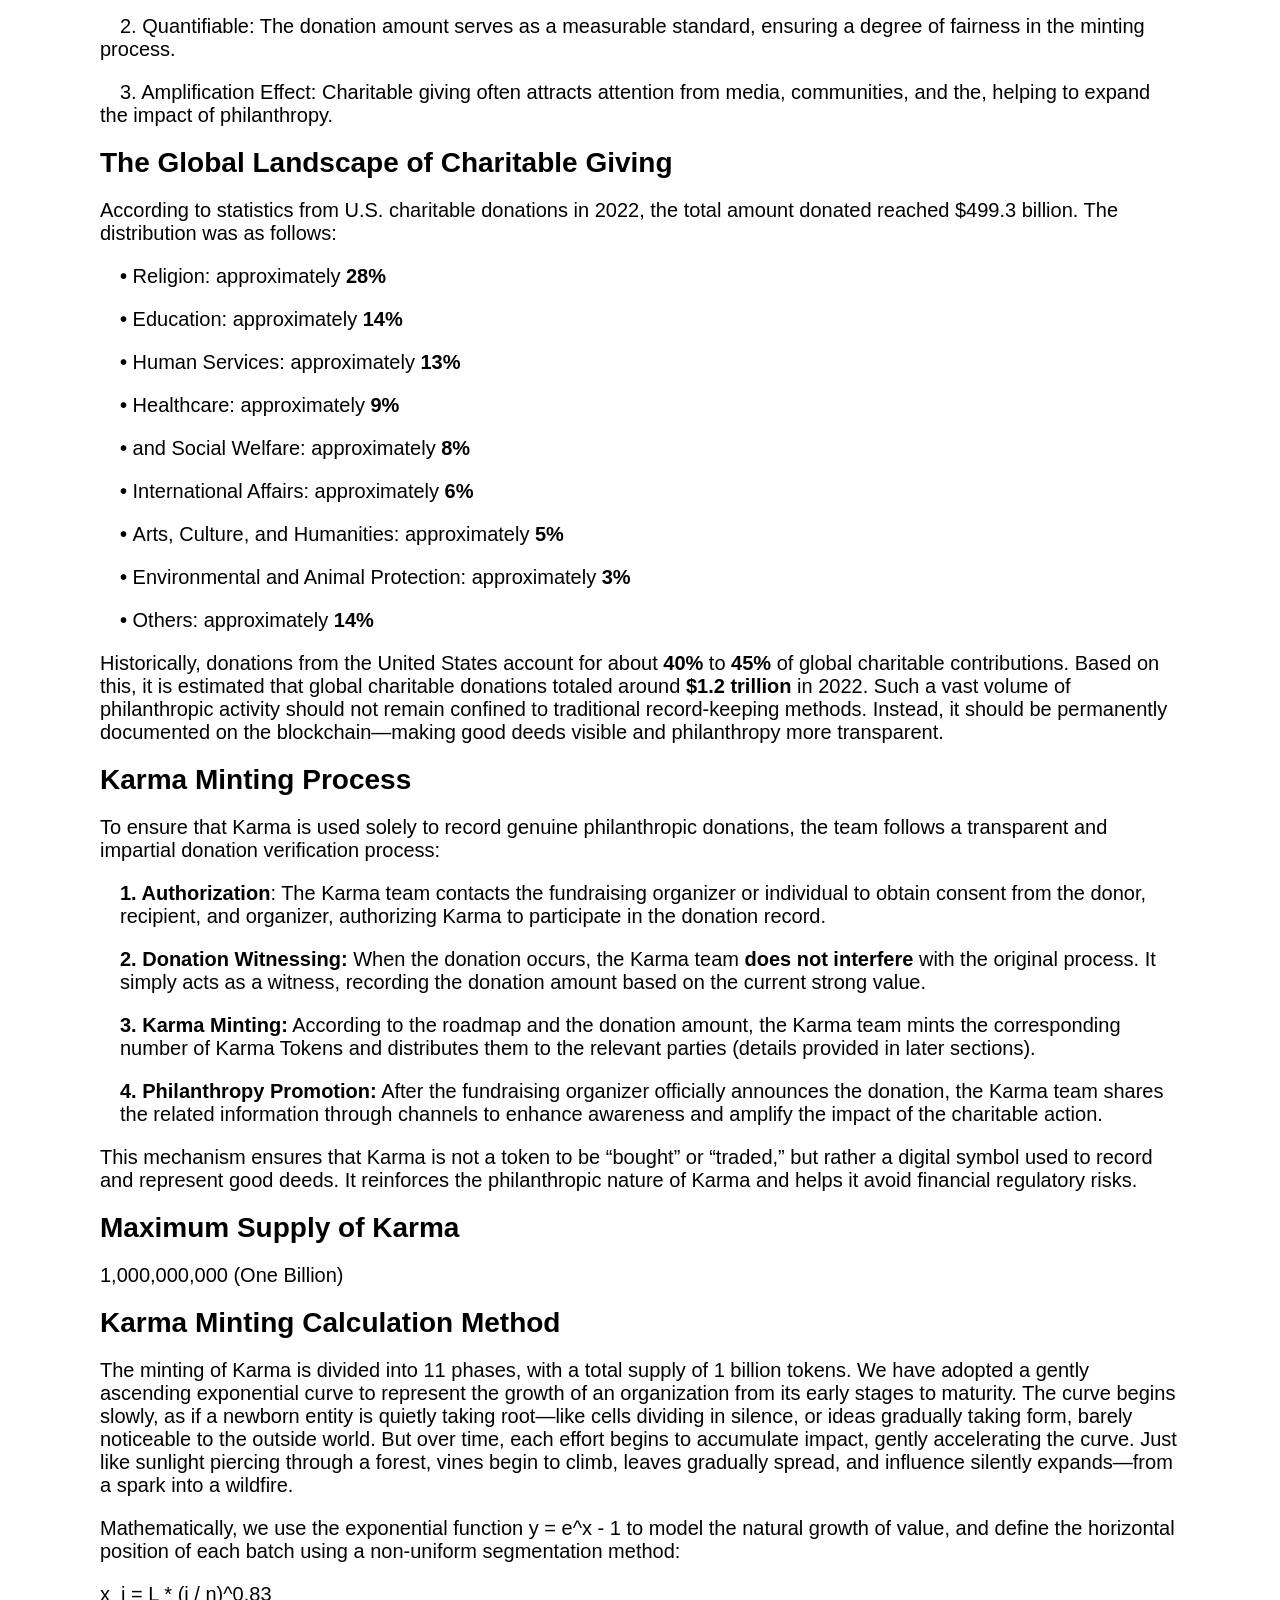
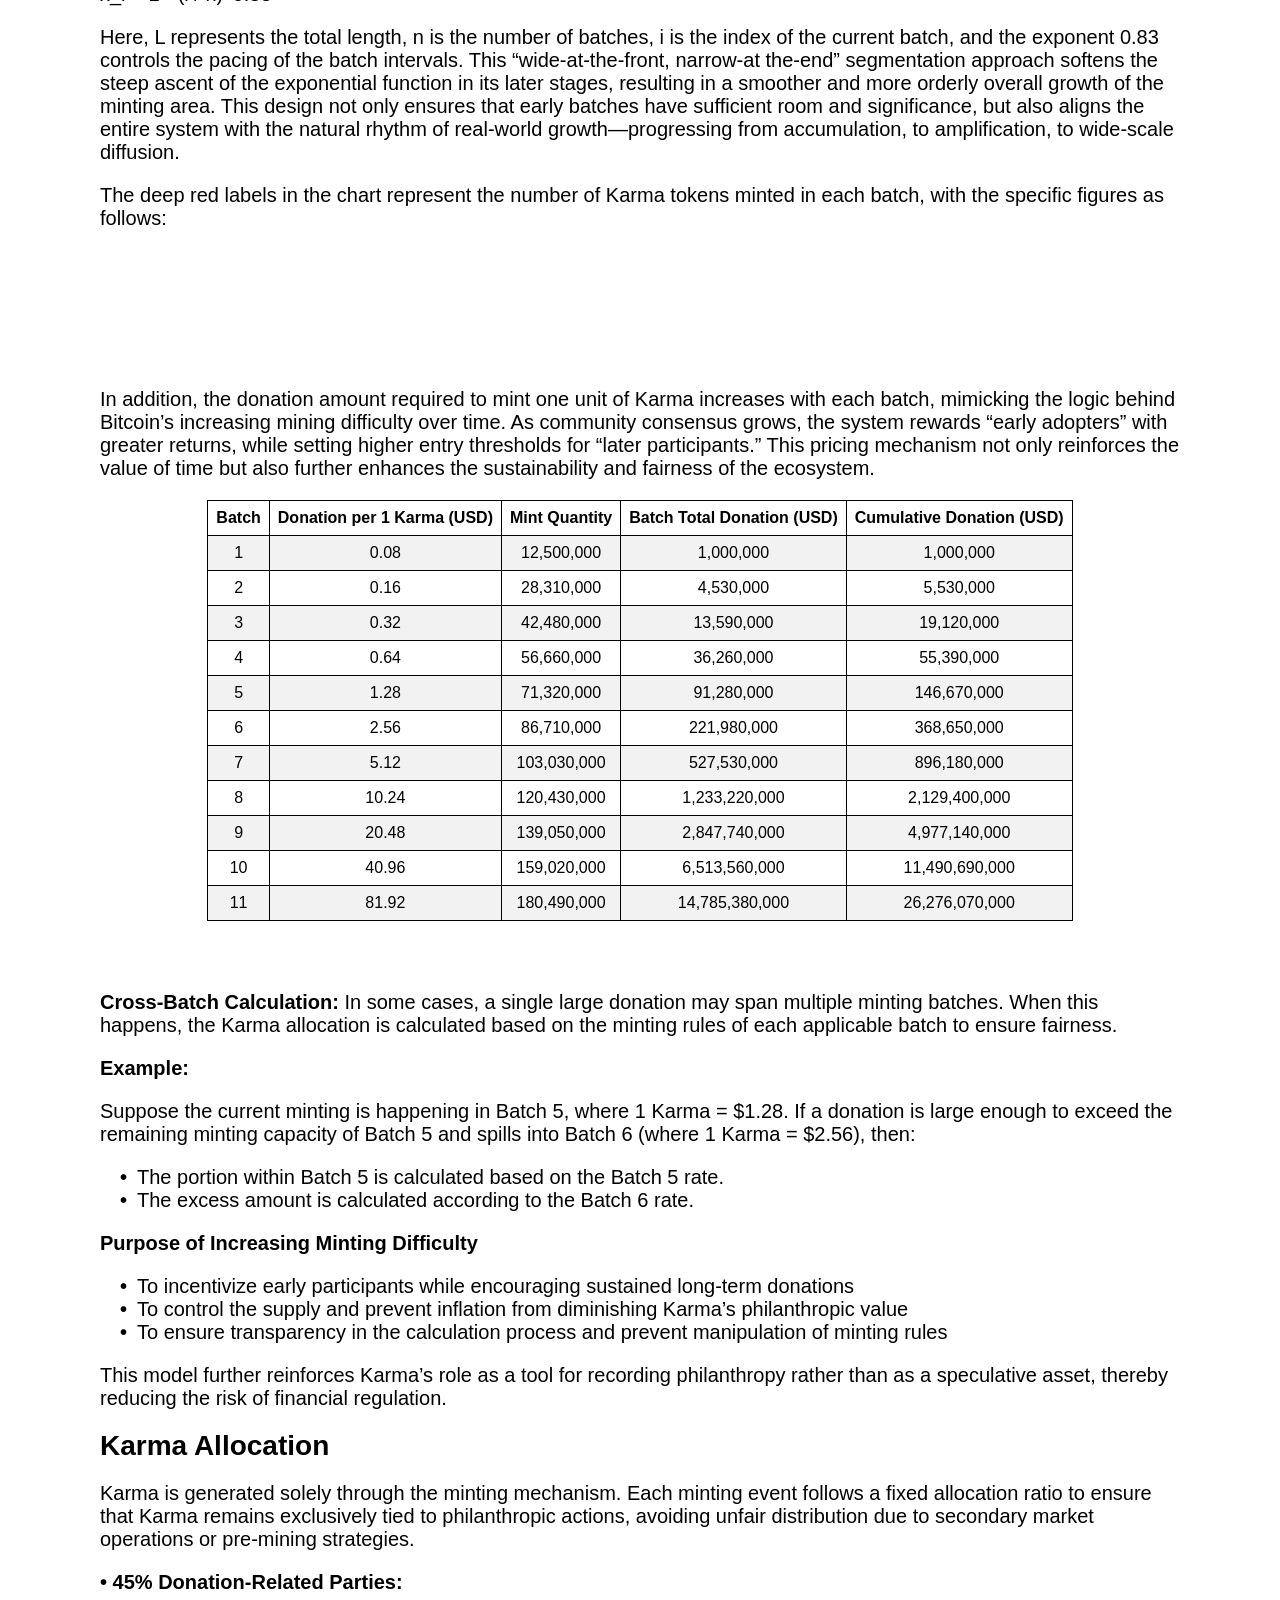
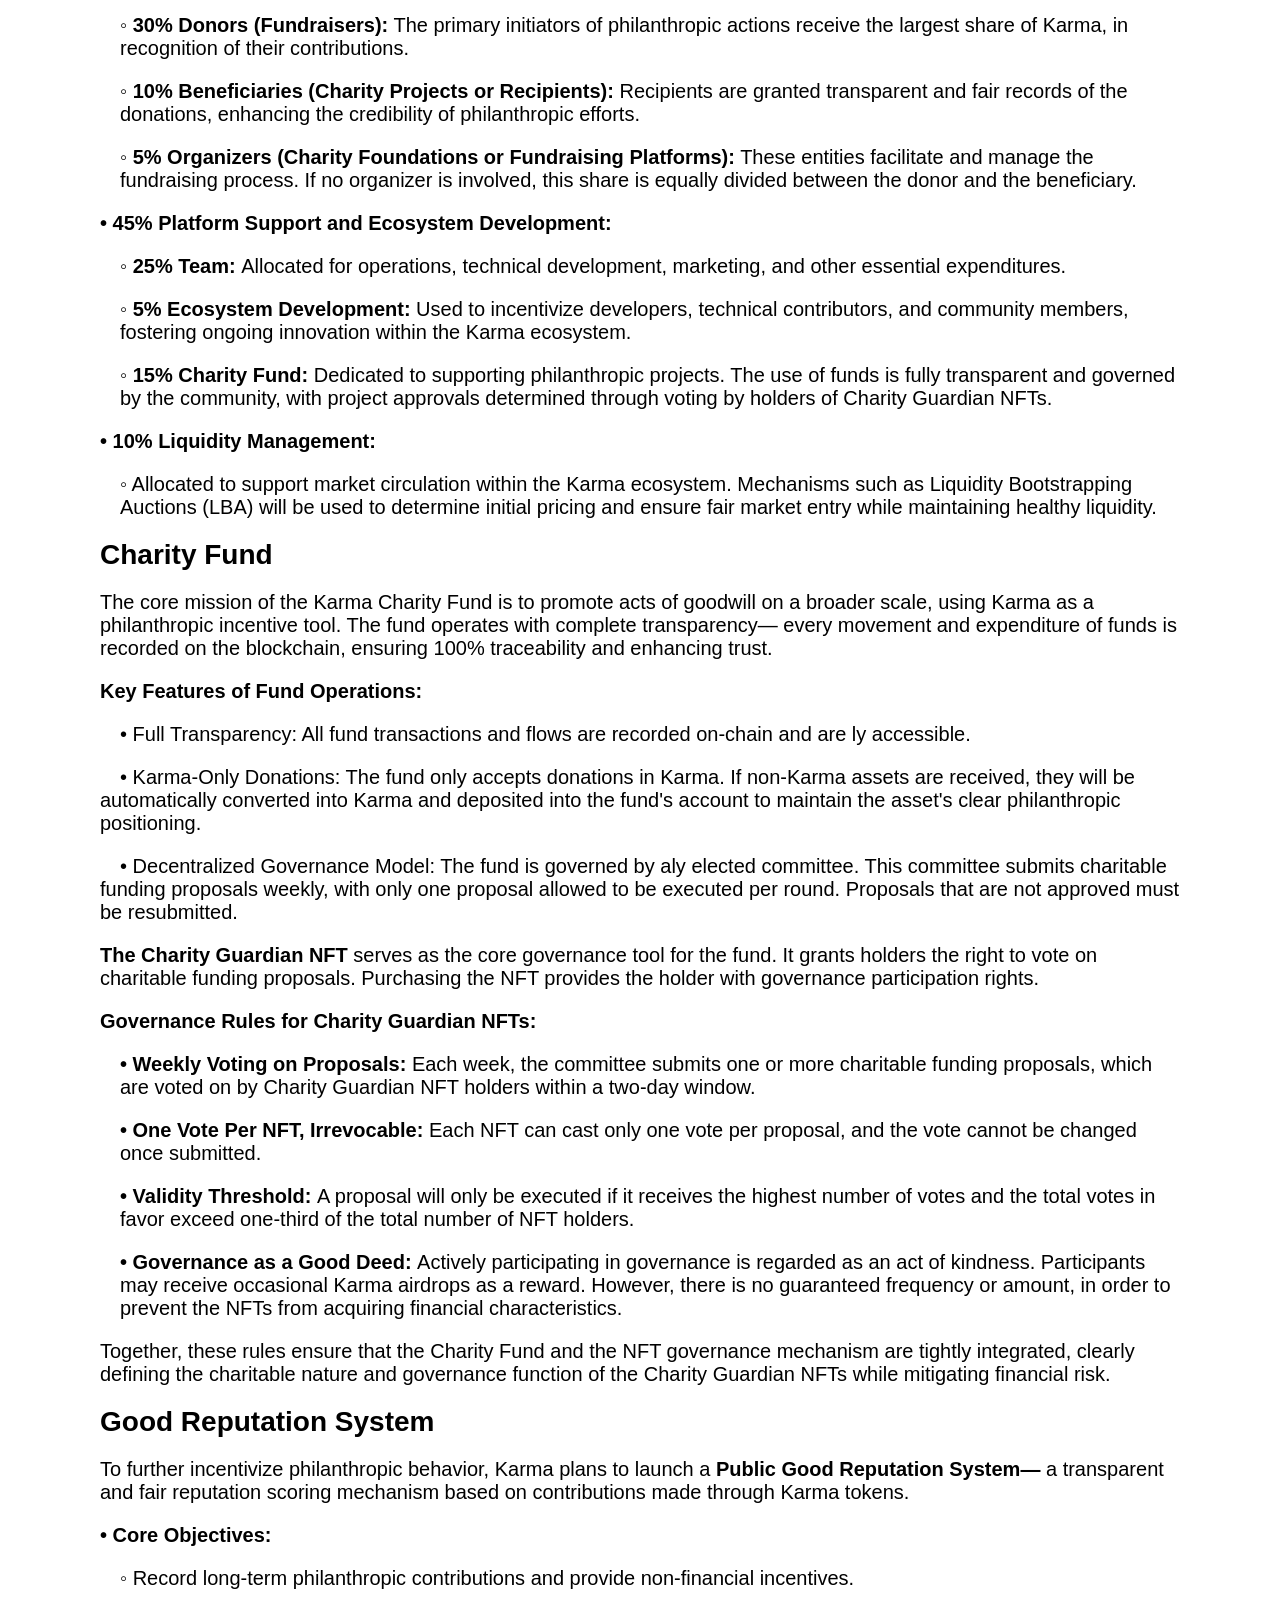
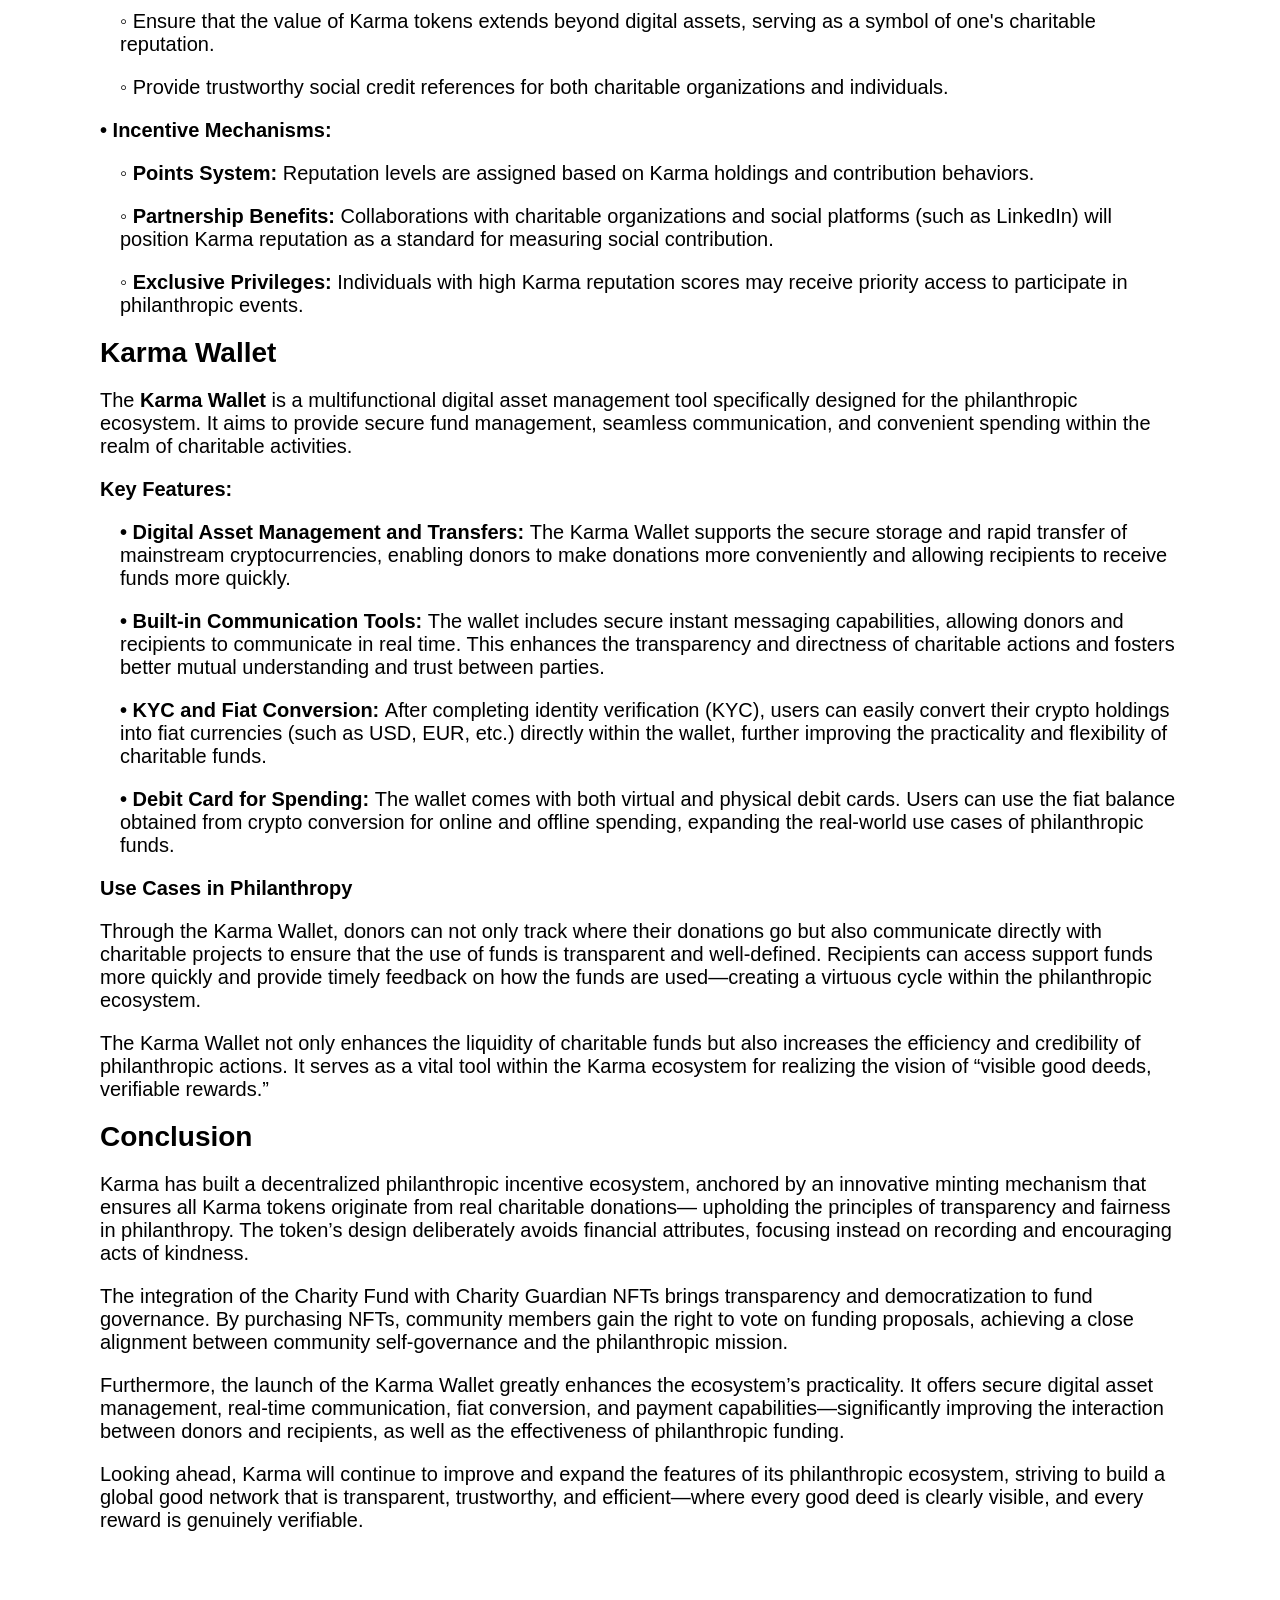
==== commit 7b001d7a: "custom file" ====
--- a/index.html
+++ b/index.html
@@ -5,7 +5,7 @@
         <meta name="viewport" content="width=device-width, initial-scale=1.0" />
         <link rel="icon" type="image/svg+xml" href="./image/logo.png" />
         <title>Karma Today</title>
-        <link rel="stylesheet" href="./style.css" />
+        <link rel="stylesheet" href="./css/style.css" />
         <meta name="description" content="Karma White Paper - The Meaning of Karma" />
         <meta name="keywords" content="karma, donation, karma today" />
         <meta name="author" content="karma" />
@@ -36,7 +36,7 @@
                     </a>
                 <div class="nav">
                     <div class="nav-faq">
-                        <a href="/faq/">
+                        <a href="/faq.html">
                             FAQ
                         </a>
                     </div>
@@ -495,75 +495,7 @@
                             <path d="M67.0677 684.5V679L50.643 677.5L50.3008 683.5L67.0677 684.5Z" fill="#747264" stroke="#747264"/>
                             <path d="M42.0883 683V677.5L25.3213 677V682.5L42.0883 683Z" fill="#747264" stroke="#747264"/>
                             <path d="M17.1093 681.5V676V675.5H0.68457V681.5H17.1093Z" fill="#747264" stroke="#747264"/>
-                            </svg>
-                            
-                            
-                            
-                        <!-- <svg 
-                        id="svg2"
-                        class="mb hidden"
-                        preserveAspectRatio="none"
-                        width="1017" height="688" viewBox="0 0 1017 688" fill="none" xmlns="http://www.w3.org/2000/svg">
-                            <path d="M472 21C476.081 12.678 479.841 9.86785 487 7L484 1.5C474.644 5.09229 470.936 8.77721 466.5 18L472 21Z" fill="#747264" stroke="#747264" stroke-width="2"/>
-                            <path d="M461.5 31L467.5 32.5L461.5 55L455.5 54L461.5 31Z" fill="#747264" stroke="#747264" stroke-width="1"/>
-                            <path d="M450 90.5L457.5 67L452.5 65L444.5 88L450 90.5Z" fill="#747264" stroke="#747264" stroke-width="1"/>
-                            <path d="M437 124.5L446 102L441 100L431.5 121L437 124.5Z" fill="#747264" stroke="#747264" stroke-width="1"/>
-                            <path d="M418 156.5L431 136.5L426.5 133.5L413 152.5L418 156.5Z" fill="#747264" stroke="#747264" stroke-width="1"/>
-                            <path d="M408 165.5L405 160.5C397.243 165.302 392.651 167.031 384 168.5L385 173.5C394.587 172.604 399.639 170.925 408 165.5Z" fill="#747264" stroke="#747264" stroke-width="1"/>
-                            <path d="M373 175.5L371 170C361.105 171.538 356.398 174.179 349 181L353.5 186C359.443 179.653 363.625 177.236 373 175.5Z" fill="#747264" stroke="#747264" stroke-width="1"/>
-                            <path d="M344.5 194L340 189.5C330.122 196.758 327.711 201.803 327.5 212H334C334.855 203.832 337.042 199.439 344.5 194Z" fill="#747264" stroke="#747264" stroke-width="1"/>
-                            <path d="M353 240.5L356.5 235.5C348.105 231.925 343.846 228.876 337 221.5L333 226C339.408 232.847 343.766 236.008 353 240.5Z" fill="#747264" stroke="#747264" stroke-width="1"/>
-                            <path d="M383.5 260L366.5 242.5L362.5 247L379 264L383.5 260Z" fill="#747264" stroke="#747264" stroke-width="1"/>
-                            <path d="M404.5 290L390.5 270.5L386 274L399.5 294L404.5 290Z" fill="#747264" stroke="#747264" stroke-width="1"/>
-                            <path d="M422.5 322.5L410.5 301.5L406 304.5L417.5 325L422.5 322.5Z" fill="#747264" stroke="#747264" stroke-width="1"/>
-                            <path d="M433.5 357.5L439.5 354.5L428.5 333L423 335.5L433.5 357.5Z" fill="#747264" stroke="#747264" stroke-width="1"/>
-                            <path d="M445 366.5L439 368.5L449.5 390L455.5 387.5L445 366.5Z" fill="#747264" stroke="#747264" stroke-width="1"/>
-                            <path d="M469 421.5L474 417.5C467.123 410.892 464.251 406.616 460.5 398L455 401.5C458.798 410.072 461.922 414.428 469 421.5Z" fill="#747264" stroke="#747264" stroke-width="1"/>
-                            <path d="M495.5 447L499.5 442C491.759 437.035 488.124 433.744 482 426.5L477.5 431C482.808 437.722 486.83 441.229 495.5 447Z" fill="#747264" stroke="#747264" stroke-width="1"/>
-                            <path d="M528 464.5L531.5 459C522.433 456.171 517.774 453.845 510.5 448L507 453.5C514.061 458.732 518.752 461.069 528 464.5Z" fill="#747264" stroke="#747264" stroke-width="1"/>
-                            <path d="M563 476.5L566 471C557.602 467.023 552.72 465.199 543.5 462.5L540.5 467.5C549.531 470.546 554.44 472.501 563 476.5Z" fill="#747264" stroke="#747264" stroke-width="1"/>
-                            <path d="M596.5 491.5L598 486C588.568 483.584 583.843 482.002 576.5 478L573 483C580.213 487.302 585.31 489.27 596.5 491.5Z" fill="#747264" stroke="#747264" stroke-width="1"/>
-                            <path d="M633 497V491L610 487.5L609 493.5L633 497Z" fill="#747264" stroke="#747264" stroke-width="1"/>
-                            <path d="M645 498L668.5 502.5L669.487 496.581L646.5 492L645 498Z" fill="#747264" stroke="#747264" stroke-width="1"/>
-                            <path d="M681 504.5L682.5 498L706 505.5L703 511L681 504.5Z" fill="#747264" stroke="#747264" stroke-width="1"/>
-                            <path d="M713.5 516.5L717 511C724.748 515.835 729.459 517.909 738.5 520.5L736 526C726.687 522.87 721.679 520.875 713.5 516.5Z" fill="#747264" stroke="#747264" stroke-width="1"/>
-                            <path d="M771 536.5L773.5 531C764.401 528.975 759.353 527.506 750.5 524L748 529.5C756.894 533.051 761.937 534.515 771 536.5Z" fill="#747264" stroke="#747264" stroke-width="1"/>
-                            <path d="M807.5 541.5L808.5 536.5C799.475 534.63 794.312 533.888 785 533L784 538.5C793.168 539.011 798.313 539.673 807.5 541.5Z" fill="#747264" stroke="#747264" stroke-width="1"/>
-                            <path d="M841.5 550.5L844.5 545C836.207 541.063 831.246 539.6 822 538L819.5 543.5C828.55 544.789 833.308 546.513 841.5 550.5Z" fill="#747264" stroke="#747264" stroke-width="1"/>
-                            <path d="M877 561.5L879.5 556C870.79 553.531 865.639 551.641 857 548L854 554C862.841 558.038 867.889 559.582 877 561.5Z" fill="#747264" stroke="#747264" stroke-width="1"/>
-                            <path d="M913 568.5L914.5 563L892 558L890 564L913 568.5Z" fill="#747264" stroke="#747264" stroke-width="1"/>
-                            <path d="M926.5 570.5L927.5 565C936.573 567.072 941.635 567.906 950.5 569L950 574.5C940.659 573.808 935.502 572.979 926.5 570.5Z" fill="#747264" stroke="#747264" stroke-width="1"/>
-                            <path d="M962 576.5L963 571.5C972.716 572.493 977.816 573.534 986.5 576L985.5 581C976.323 578.794 971.175 577.831 962 576.5Z" fill="#747264" stroke="#747264" stroke-width="1"/>
-                            <path d="M998 583L999 577.5C1012.24 582.66 1019.33 585.541 1015 590L1007 596.5L1004 591C1008.09 587.706 1007.62 585.683 998 583Z" fill="#747264" stroke="#747264" stroke-width="1"/>
-                            <path d="M995.5 598V592H972V598H995.5Z" fill="#747264" stroke="#747264" stroke-width="1"/>
-                            <path d="M959 597.5V591.5L935 591V597L959 597.5Z" fill="#747264" stroke="#747264" stroke-width="1"/>
-                            <path d="M899 596V590H923V596H899Z" fill="#747264" stroke="#747264" stroke-width="1"/>
-                            <path d="M886 595.5V589.5L862 589V595L886 595.5Z" fill="#747264" stroke="#747264" stroke-width="1"/>
-                            <path d="M849.5 596V589.5H825.5V596H849.5Z" fill="#747264" stroke="#747264" stroke-width="1"/>
-                            <path d="M813.5 597V591C803.669 591.328 798.296 591.957 789 594L790 600.5C799.01 598.228 804.132 597.356 813.5 597Z" fill="#747264" stroke="#747264" stroke-width="1"/>
-                            <path d="M778.5 603L777 597C767.329 598.459 762.301 599.784 754 603L756 609C764.415 605.826 769.363 604.52 778.5 603Z" fill="#747264" stroke="#747264" stroke-width="1"/>
-                            <path d="M744 613.5L741.5 608L720 618L722.5 623L744 613.5Z" fill="#747264" stroke="#747264" stroke-width="1"/>
-                            <path d="M690 637.5C698.269 634.01 702.895 631.848 711 627.5L708.5 622.5C700.189 626.53 695.467 628.609 687 632L690 637.5Z" fill="#747264" stroke="#747264" stroke-width="1"/>
-                            <path d="M677.5 642.5L675 637C666.505 640.85 661.687 642.738 653 645.5L655.5 651.5C664.329 648.661 669.149 646.699 677.5 642.5Z" fill="#747264" stroke="#747264" stroke-width="1"/>
-                            <path d="M643.5 655.5L641 650C632.451 653.634 627.57 655.351 618.5 657L621 663C629.38 661.06 634.334 659.367 643.5 655.5Z" fill="#747264" stroke="#747264" stroke-width="1"/>
-                            <path d="M608 665.5L606.5 660C597.654 662.675 592.562 663.891 583 665L585 671C593.861 669.748 598.911 668.439 608 665.5Z" fill="#747264" stroke="#747264" stroke-width="1"/>
-                            <path d="M572 673L571.5 667C561.909 669.067 556.652 669.685 547.5 670L548 675.5C556.922 675.31 562.275 674.828 572 673Z" fill="#747264" stroke="#747264" stroke-width="1"/>
-                            <path d="M535.5 677.5L535 671.5C525.74 672.782 520.499 673.283 511 673.5L511.5 679.5C520.85 679.602 526.105 679.089 535.5 677.5Z" fill="#747264" stroke="#747264" stroke-width="1"/>
-                            <path d="M475.5 682.5V677C483.879 676.598 489.08 676.008 499 674.5V680.5C489.341 681.973 484.228 682.422 475.5 682.5Z" fill="#747264" stroke="#747264" stroke-width="1"/>
-                            <path d="M463 683.5V677.5C453.634 678.578 448.384 678.872 439 678.5V684.5C448.153 684.968 453.43 684.672 463 683.5Z" fill="#747264" stroke="#747264" stroke-width="1"/>
-                            <path d="M426 685.5V679.5L402 680V685.5H426Z" fill="#747264" stroke="#747264" stroke-width="1"/>
-                            <path d="M389.5 686V680.5H366V686H389.5Z" fill="#747264" stroke="#747264" stroke-width="1"/>
-                            <path d="M353 686.5V681H330V686.5H353Z" fill="#747264" stroke="#747264" stroke-width="1"/>
-                            <path d="M316.5 687.5V682H293V687.5H316.5Z" fill="#747264" stroke="#747264" stroke-width="1"/>
-                            <path d="M280.5 687.5V682H256V687.5H280.5Z" fill="#747264" stroke="#747264" stroke-width="1"/>
-                            <path d="M243.5 687.5V682H220V687.5H243.5Z" fill="#747264" stroke="#747264" stroke-width="1"/>
-                            <path d="M207.5 687.5V681.5H183V687.5H207.5Z" fill="#747264" stroke="#747264" stroke-width="1"/>
-                            <path d="M170.5 686.5V680.5L146.5 680V686L170.5 686.5Z" fill="#747264" stroke="#747264" stroke-width="1"/>
-                            <path d="M134.5 685.5V680H110.5V685.5H134.5Z" fill="#747264" stroke="#747264" stroke-width="1"/>
-                            <path d="M98 684.5V679L74 677.5L73.5 683.5L98 684.5Z" fill="#747264" stroke="#747264" stroke-width="1"/>
-                            <path d="M61.5 683V677.5L37 677V682.5L61.5 683Z" fill="#747264" stroke="#747264" stroke-width="1"/>
-                            <path d="M25 681.5V676V675.5H1V681.5H25Z" fill="#747264" stroke="#747264" stroke-width="1"/>
-                        </svg> -->
+                        </svg>       
                         <span id="percentage-text" style="position: absolute; font-size: 20px; font-family: Aceh; color: white; pointer-events: none;"></span>
                     </div>
                 </div>
@@ -1587,5 +1519,5 @@
             </p>
         </section>
     </body>
-    <script src="./main.js"></script>
+    <script src="./js/main.js"></script>
 </html>
--- a/css/style.css
+++ b/css/style.css
@@ -0,0 +1,756 @@
+@import url('https://fonts.googleapis.com/css2?family=Poppins:ital,wght@0,100;0,200;0,300;0,400;0,500;0,600;0,700;0,800;0,900;1,100;1,200;1,300;1,400;1,500;1,600;1,700;1,800;1,900&display=swap');
+*{
+    padding: 0;
+    box-sizing: border-box;
+    margin: 0;
+    font-family: "Poppins", sans-serif;
+}
+html{
+    scroll-behavior: smooth;
+}
+body{
+    min-height: 100vh;
+    position: relative;
+    font-family: "Poppins", sans-serif;
+}
+.strong{
+    font-weight: bold;
+}
+.pd-text{
+    padding-left: 20px;
+    font-weight: 400;
+}
+.mb{
+    display: none;
+}
+.nav-menu {
+    display: none;
+    cursor: pointer;
+    padding: 10px;
+}
+.mountain-container{
+    position: relative;
+    display: flex;
+    flex-direction: column;
+    align-items: center;
+    justify-content: center;
+    height: 100%;
+    width: 100%;
+    padding: 52px 0;
+}
+.karma-content{
+    display: flex;
+    flex-direction: column;
+    align-items: center;
+    justify-content: center;
+    gap: 20px;
+    padding: 0 100px 60px 100px;
+    position: absolute;
+    top: 85%;
+}
+.karma-content h1{
+    font-size: 40px;
+    font-weight: 700;
+}
+.karma-content > span{
+    width: 100%;
+    font-weight: 600;
+    font-size: 28px;
+}
+.karma-content p{
+    width: 100%;
+}
+.karma-content ul{
+    width: 100%;
+}
+.karma-content_img{
+    width: 60%;
+    height: 50%;
+    margin: 50px auto;
+}
+.karma-content_img img{
+    width: 100%;
+    height: 100%;
+    object-fit: cover;
+}
+.karma-content ul li{
+    display: flex;
+    gap: 10px;
+    font-size: 20px;
+}
+.karma-content ul {
+    font-size: 20px;
+}
+#karma-content_en p{
+    font-size: 20px;
+    font-weight: 400;
+}
+#karma-content_cn ul li {
+    font-size: 16px;
+}
+table {
+    border: 1px solid black;
+    border-collapse: collapse;
+    margin-bottom: 50px;   
+}
+th, td {
+    padding: 8px;
+    text-align: center;
+}
+tr:nth-child(even) {
+    background-color: #f2f2f2;
+}
+.bg{
+    position: absolute;
+    top: 0;
+    left: 0;
+    bottom: 320px;
+    right: 0;
+    z-index: -1;
+}
+.bg img{
+    width: 100%;
+    height: 100%;
+}
+#header{
+    display: flex;
+    align-items: center;
+    justify-content: space-between;
+    width: 100%;
+    height: 60px;
+    padding: 0 72px;
+    position: relative;
+    z-index: 10000;
+    overflow: visible;
+}
+#header .logo{
+    width: 105px;
+    height: 100%;
+    position: relative;
+    animation: moveHeader 1.5s;
+    cursor: pointer;
+}
+#header .logo a{
+    cursor: pointer;
+    width: 100%;
+    height: 100%;
+}
+#header .logo img{
+    object-fit: cover;
+    width: 100%;
+}
+#header .nav{
+    display: flex;
+    align-items: center;
+    color: #FFFFFF;
+    justify-content: flex-end;
+    font-size: 20px;
+    line-height: 100%;
+    font-weight: 500;
+    position: relative;
+    animation: moveHeader 1.5s;
+    cursor: pointer;
+    gap: 20px;
+}
+#header .nav .nav-faq{
+    padding: 15px;
+    border-radius: 15px;
+    height: 100%;
+}
+#header .nav .nav-faq a{
+    text-decoration: none;
+    display: flex;
+    font-weight: 700;
+    font-size: 24px;
+    align-items: center;
+    color: #fff;
+    width: 100%;
+    height: 100%;
+}
+#header .nav .nav-language{
+    position: relative;
+}
+#header .nav .nav-faq a:hover{
+    color: #000;
+    transition: all .3s ease-in-out ;
+}
+#header .nav .nav-language #lang-submenu{
+    display: flex;
+    flex-direction: column;
+    align-items: start;
+    justify-content: flex-start;
+    padding: 10px;
+    gap: 10px;
+    height: fit-content;
+    width: 100%;
+    top: 150%;
+    z-index: 1000;
+    position: absolute;
+    box-shadow: 0 4px 8px rgba(0,0,0,0.1);
+    z-index: 100;
+    border-radius: 4px;
+    background: #D9D9D9 !important;
+}
+#header .nav .nav-language #lang-submenu.hidden{
+    display: none ;
+}
+#header .nav .nav-language #lang-submenu .lang{
+    text-align: center;
+    font-size: 20px;
+    width: 100%;
+    cursor: pointer;
+    font-weight: 700;
+    height: 100%;
+}
+#header .nav .nav-language #lang-submenu .lang:hover,
+#header .nav .nav-language #lang-submenu .lang.active{
+    text-decoration: underline;
+    text-align: center;
+    color: #000;
+}
+#header .nav .nav-language #lang-toggle{
+    display: flex;
+    align-items: center;
+    width: 100%;
+    color: #fff;
+    font-weight: 700;
+    height: 100%;
+    font-size: 24px;
+
+}
+#header .nav .nav-language #lang-toggle:hover{
+    color: #000;
+    transition: all .3s ease-in-out ;
+}
+#container{
+    width: 100%;
+    display: flex;
+    align-items: center;
+    position: relative;
+    justify-content: center;
+    margin-top: 25px;
+    animation: moveContainer 1.5s;
+}
+#container .title{
+    width: 55%;
+    display: flex;
+    align-items: center;
+    justify-content: space-evenly;
+}
+#container .title span{
+    letter-spacing: 5px;
+    font-size: 50px;
+    font-weight: 700;
+    color: #FFFFFF;                               
+}
+#container .sun{
+    width: 143px;
+    height: 143px;
+    display: flex;
+    position: absolute;
+    left: 50%;
+    transform: translateX(-50%);
+}
+#container .sun img{
+    width: 100%;
+    height: 100%;
+}
+.mountain{
+    display: flex;
+    width: 100%;
+    height: 100%;
+    max-height: 100vh;
+    position: relative;
+    margin-top: 30px;
+}
+.mountain img{
+    width: 100%;
+}
+.mountain .road{
+    position: absolute;
+    height: 68%;
+    width: 100%;
+    top: 3%;
+    z-index: 100;
+}
+.mountain .road #donation-data{
+    position: absolute;
+    color: #FFFFFF;
+    font-size: 20px;
+    font-weight: 700;
+    bottom: 2%;
+    left: 24%;
+}
+.road1 {
+    display: flex;
+    justify-content: center;
+    width: 100%;
+    padding-left: 2vw;
+    height: 100%;
+    opacity: 1;
+    animation: fadeIn 2s forwards ease-in-out;
+    z-index: 10;
+}
+.road1 svg{
+    width: 55%;
+    transition: all 1s linear;
+    height: 100%;
+}
+.road1 svg path{
+    transition: all 1s linear;
+}
+.line {
+    animation: fillIn 0.5s ease forwards;
+}
+.my-label {
+    position: absolute;
+    transform: translate(-50%, -50%);
+  }
+@keyframes fillIn {
+    to {
+        fill: #f5f5f5;
+        stroke: #f5f5f5;
+    }
+}
+.karma-content{
+    width: 100%;
+    display: flex;
+}
+.karma-content p{
+    color: #000;
+}
+.hidden{
+    display: none;
+}
+@media (min-width: 1920px){
+    #header .logo{
+        width: 105px;
+    } 
+}
+@media (min-width: 1440px){
+    #header .logo{
+        width: 100px;
+        height: 80px;
+    } 
+}
+@media (max-width: 1440px){
+    #header .nav .nav-language #lang-toggle{
+        font-size: 20px;
+    }
+    #header .nav .nav-faq a{
+        font-size: 20px;
+    }
+    #header {
+        padding: 0 53px 0 72px;
+        position: relative;
+    }
+    #header .logo{
+        width: 80px;
+    }
+    .bg{
+        bottom: 25%;
+    }
+    #container .sun{
+        width: 133px;
+        height: 133px;
+    }
+    .mountain{
+        margin-top: 20px;
+        overflow: hidden;
+        max-height: 90vh;
+    }
+    #container .title{
+        gap: 5rem;
+    }
+    .mountain .road svg{
+        max-height: 675px;
+    }
+    .mountain .road span{
+        bottom: 10px;
+    }
+}
+@media (max-width: 1200px) {
+    #header .logo {
+        width: 70px;
+    }
+    #main{
+        padding-top: 42px;
+    }
+    .nav-language #lang-submenu .lang{
+        font-size: 20px !important;
+    } 
+    .karma-content{
+        padding: 0 60px 60px ;
+    }
+    #container .title{
+        width: 60%;
+    }
+    #container .title span{
+        letter-spacing: 4px;
+        font-size: 32px;
+        font-weight: 700;
+        color: #FFFFFF;
+    }
+    #container .sun{
+        width: 115px;
+        height: 115px;
+    }
+    #header .logo{
+        width: 70px;
+    }
+    .bg{
+        bottom: 25%;
+    }
+    .mountain{
+        max-height: 80vh;
+    }
+    .mountain-container{
+        padding: 32px 0;
+    }
+}
+@media (max-width: 990px){
+    #main{
+        padding-top: 32px;
+    }
+    .karma-content h1{
+        font-size: 36px;
+    }
+    .karma-content ul li {
+        font-size: 16px !important;
+    }
+    .karma-content ul {
+        font-size: 16px !important;
+    }
+    .karma-content{
+        gap: 15px;
+    }
+    .karma-content p {
+        font-size: 16px !important;
+    }
+    .karma-content .strong {
+        font-size: 16px !important;
+    }
+    .karma-content span {
+        font-size: 22px !important;
+    }
+    .karma-content_img{
+        width: 80%;
+    }
+    .nav .nav-faq a,
+    .nav-language #lang-toggle{
+        font-size: 20px !important;
+    }
+    .nav-language #lang-submenu .lang{
+        font-size: 18px !important;
+    } 
+    #header {
+        padding: 0 40px;
+    }
+    #header .logo{
+        width: 65px;
+    }
+    #container .sun{
+        width: 90px;
+        height: 90px;
+    }
+    .mountain-container {
+        padding: 30px 0;
+    }
+    .karma-content{
+        top: 80%;
+    }
+    #container .title{
+        width: 55%;
+    }
+    #container .title span{
+        letter-spacing: 4px;
+        font-size: 28px;
+        font-weight: 700;
+        color: #FFFFFF;
+    }
+    .mountain{
+        max-height: 55vh;
+    }
+    .nav .nav-faq a,
+    .nav-language #lang-toggle{
+        font-size: 18px !important;
+    }
+}
+@media (max-width: 868px){
+    .karma-content{
+        top: 72%;
+    }
+}
+@media (max-width: 768px) {
+    #header .logo{
+        width: 60px;
+    }
+    .mountain-container{
+        padding: 30px 0 0;
+    }
+    .karma-content{
+        padding: 0 30px 60px ;
+        top: 85%;
+    }
+    #container .title{
+        width: 70%;
+        span{
+            letter-spacing: 4px;
+            font-size: 32px;
+            font-weight: 700;
+            color: #FFFFFF;
+        }
+    }
+    .mountain {
+        max-height: 695px;
+        height: 695px;
+    }
+    .mountain img{
+        display: block;
+        object-fit: cover;
+    }
+    .mountain .road span{
+        left: 15%;
+    }
+    #container .title img{
+        height: 25px;
+    }
+    #container .sun{
+        height: 120px;
+        width: 120px;
+    }
+    .road1 svg{
+        width: 100%;
+    }
+}
+@media (max-width: 640px) {
+    .mountain-container{
+        padding: 0 !important;
+    }
+    svg text{
+        font-size: 21px;
+        font-weight: bold;
+    }
+    .nav .nav-faq a,
+    .nav-language #lang-toggle{
+        font-size: 16px !important;
+    }
+    .nav-language #lang-submenu .lang{
+        font-size: 16px !important;
+    } 
+
+    #header .nav .nav-language #lang-submenu {
+        display: flex;
+        flex-direction: column;
+        align-items: start;
+        justify-content: flex-start;
+        padding: 10px;
+        height: fit-content;
+        background: #D9D9D9 !important;
+
+    }
+    #header {
+        padding: 0px 30px;
+        margin-top: 30px !important;
+    }
+    .mountain .pc{
+        display: none !important;
+    }
+    .mountain .mb{
+        display: flex !important;
+    }
+
+    #header .nav .nav-language form #lang-switch{
+        font-size: 14px;
+    }
+    #header .logo{
+        width: 50px;
+    }
+    .mountain .road{
+        left: 0%;
+        top: 3%;
+    }
+    .road1{
+        overflow: hidden;
+    }
+    .road1 svg{
+        padding-left: 0;
+        max-width: 100%;
+    }
+    .karma-content{
+        gap: 12px !important;
+    }
+    .karma-content ul li {
+        font-size: 14px !important;
+    }
+    .karma-content ul {
+        font-size: 14px !important;
+    }
+    .karma-content p {
+        font-size: 14px !important;
+    }
+    .karma-content .strong {
+        font-size: 14px !important;
+    }
+    .karma-content span {
+        font-size: 18px !important;
+    }
+    .karma-content_img{
+        width: 100%;
+    }
+    .karma-content {
+        top: 90%;
+    }
+    #container .title span{
+        font-size: 24px;
+    }
+    #container .sun{
+        width: 90px;
+        height: 90px;
+    }
+    table tbody tr th, td {
+        font-size: 13px !important;
+    }
+    #header .nav .nav-language #lang-submenu {
+        top: 120% !important;
+    }
+}
+@media (max-width: 450px) {
+    #header .nav {
+        gap: 10px !important;
+    }
+    .nav .nav-faq a,
+    .nav-language #lang-toggle{
+        font-size: 15px !important;
+    }
+    .nav-language #lang-submenu .lang{
+        font-size: 14px !important;
+    } 
+    .karma-content {
+        top: 88%;
+    }
+    #main {
+        padding-top: 20px;
+    }
+    table tbody tr th, td {
+        font-size: 9px !important;
+    }
+    .pd-text{
+        padding-left: 10px;
+    }
+    .mountain-container {
+        padding: 20px 0;
+    }
+    .karma-content{
+        gap: 10px;
+    }
+    .karma-content h1{
+        font-size: 30px;
+    }
+    .karma-content ul li {
+        font-size: 13px !important;
+    }
+    .karma-content ul {
+        font-size: 13px !important;
+    }
+    .karma-content p {
+        font-size: 13px !important;
+    }
+    .karma-content .strong {
+        font-size: 13px !important;
+    }
+    .karma-content span {
+        font-size: 16px !important;
+    }
+    #header{
+        height: 50px;
+        padding: 0 20px 0 20px;
+        margin-top: 20px !important;
+    }
+    #header .logo{
+        width: 40px;
+        display: flex;
+        align-items: center;
+        padding-top: 0;
+    }
+    #header .nav .nav-language{
+        width: 100%;
+        height: 35px;
+    }
+    #header .nav .nav-language form #lang-switch{
+        padding: 0;
+        font-size: 12px;
+        width: 100%;
+        opacity: .8;
+    }
+    #container .title{
+        width: 100%;
+        gap: 5rem;
+    }
+    #container .title span{
+        letter-spacing: 3px;
+        color: #FFFFFF;
+    }
+    .mountain .road{
+        top: 3.5%;
+    }
+    .mountain .road .road1{
+        padding: 0;
+    }
+    #container .sun{
+        height: 90px;
+        width: 90px;
+    }
+    #container .title img{
+        height: 15px;
+    }
+    .mountain{
+        height: 695px;
+        overflow: hidden;
+        margin-top: 20px;
+    }
+    .mountain img{
+        display: block;
+        object-fit: cover;
+    }
+    #container .sun{
+        transform: translateX(-48%);
+    }
+    .karma-content{
+        padding: 0 18px 20px 18px;
+    }
+    .karma-content_img{
+        width: 100%;
+        margin: 20px 0;
+    }
+    table{
+        margin-bottom: 20px;
+        font-size: 50%;
+    }
+    #container{
+        margin-top: 35px;
+    }
+    #header .nav .nav-language #lang-submenu {
+        top: 100% !important;
+    }
+}
+@keyframes moveHeader {
+    from {top: 1000px;}
+    to {top: 0px;}
+}
+@keyframes moveContainer {
+  from {top: 200px;}
+  to {top: 0px;}
+}
+@keyframes moveHeaderM {
+    from {top: 1000px;}
+    to {top: 50%;transform: translateY(-50%)}
+}
+@keyframes fadeIn {
+    from {
+        opacity: 1;
+    }
+    to {
+        z-index: 1;
+    }
+}
